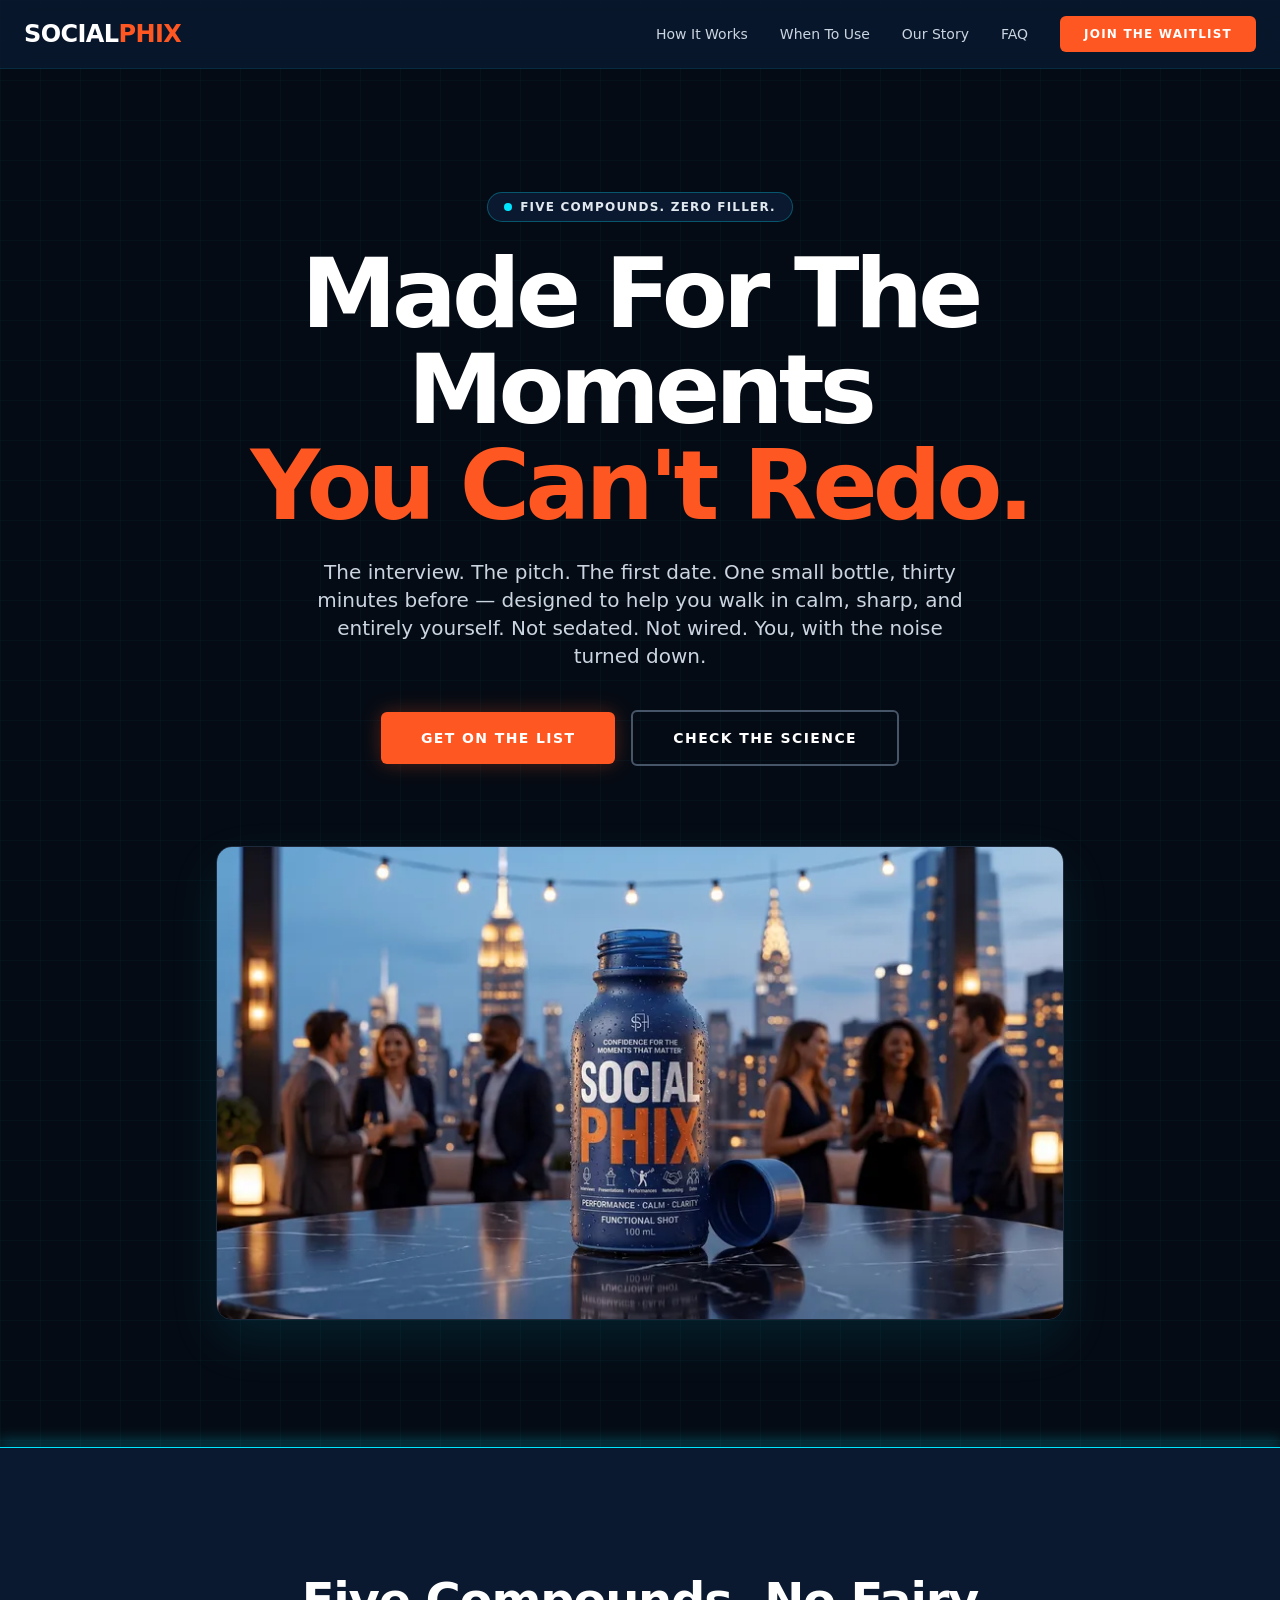
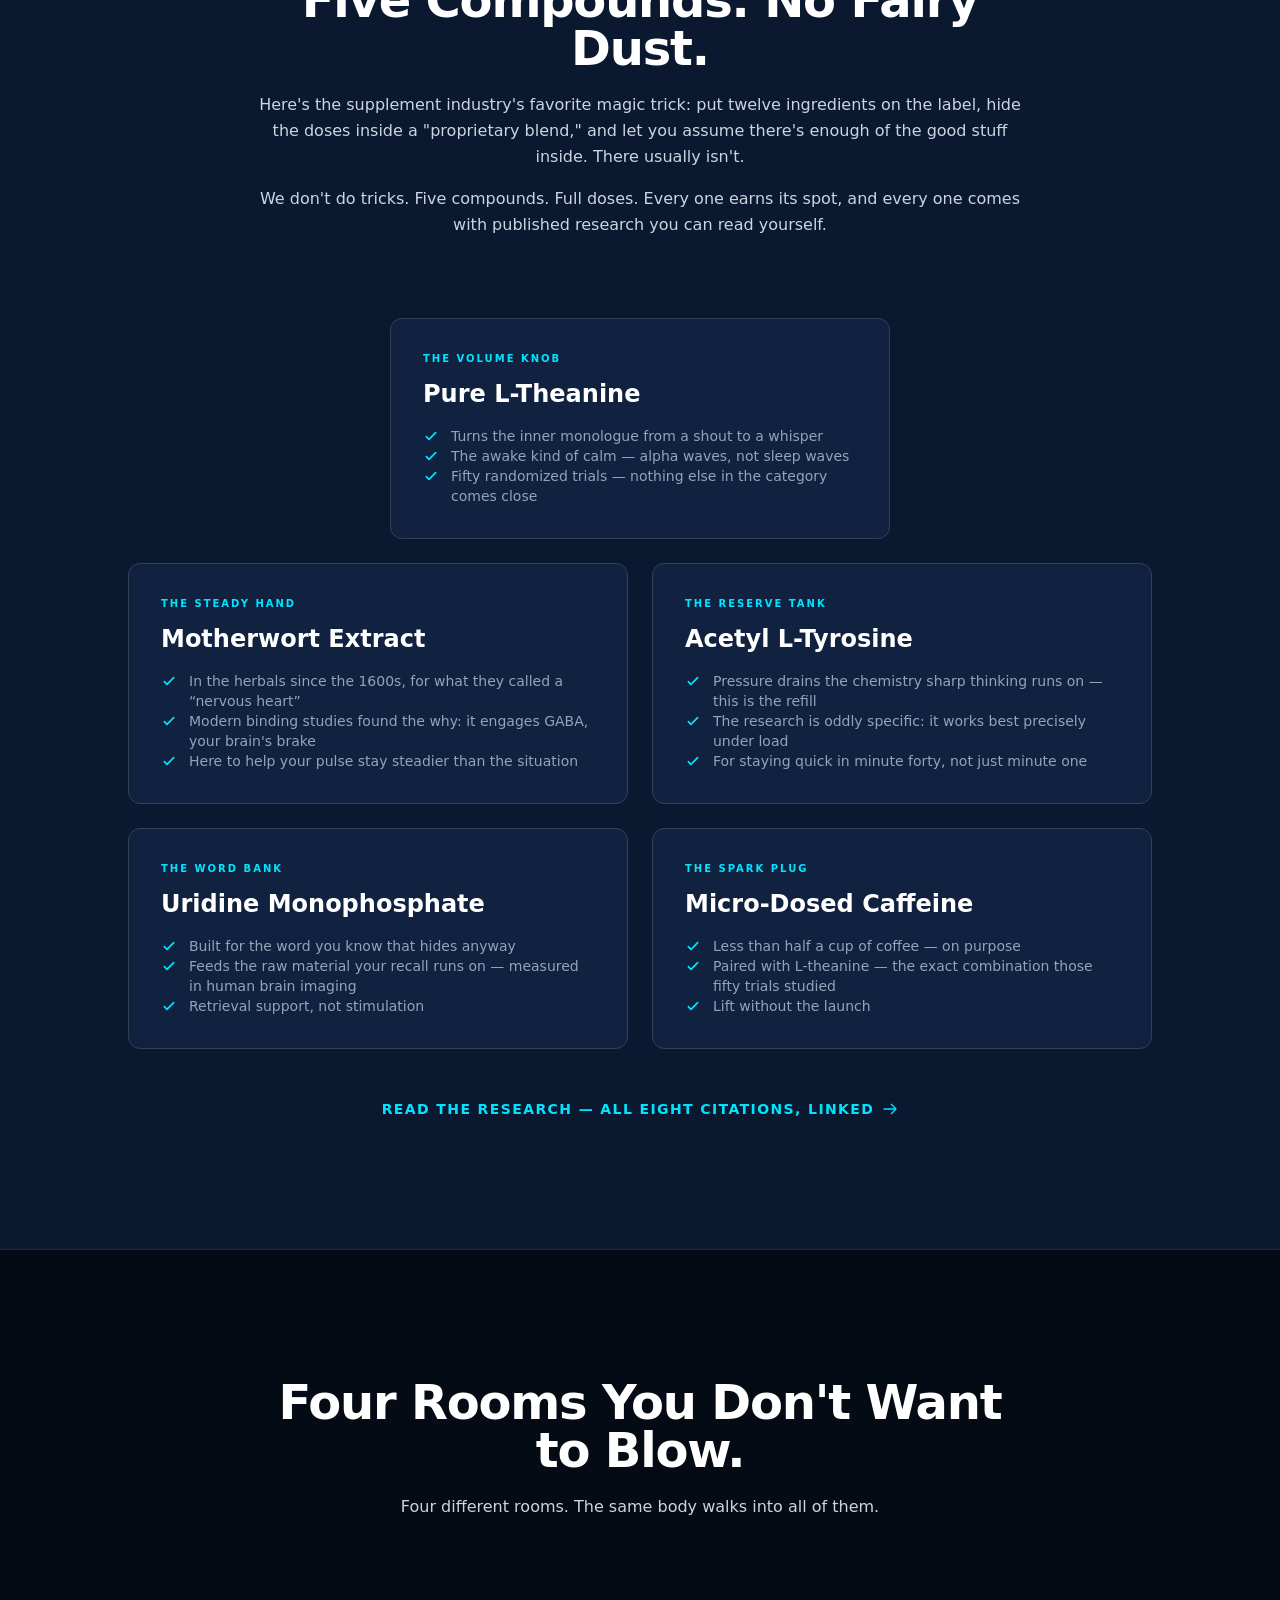
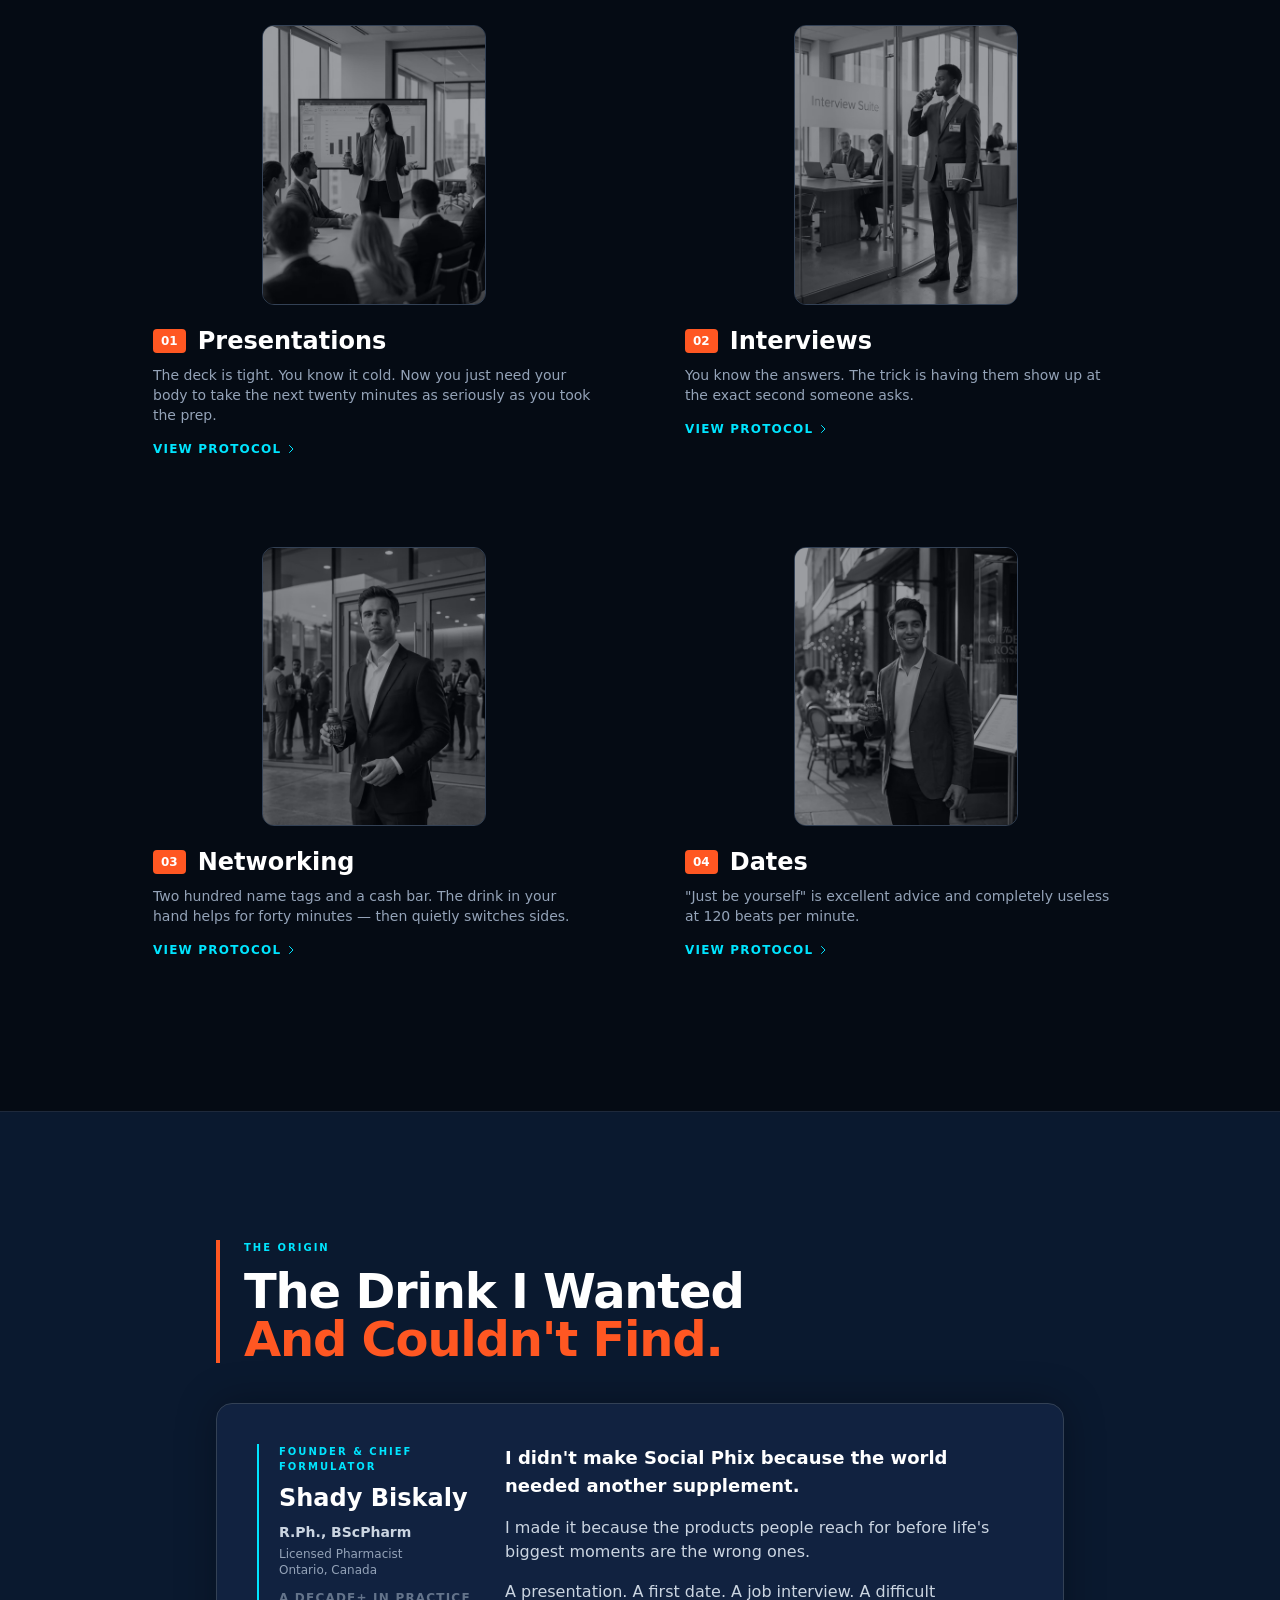
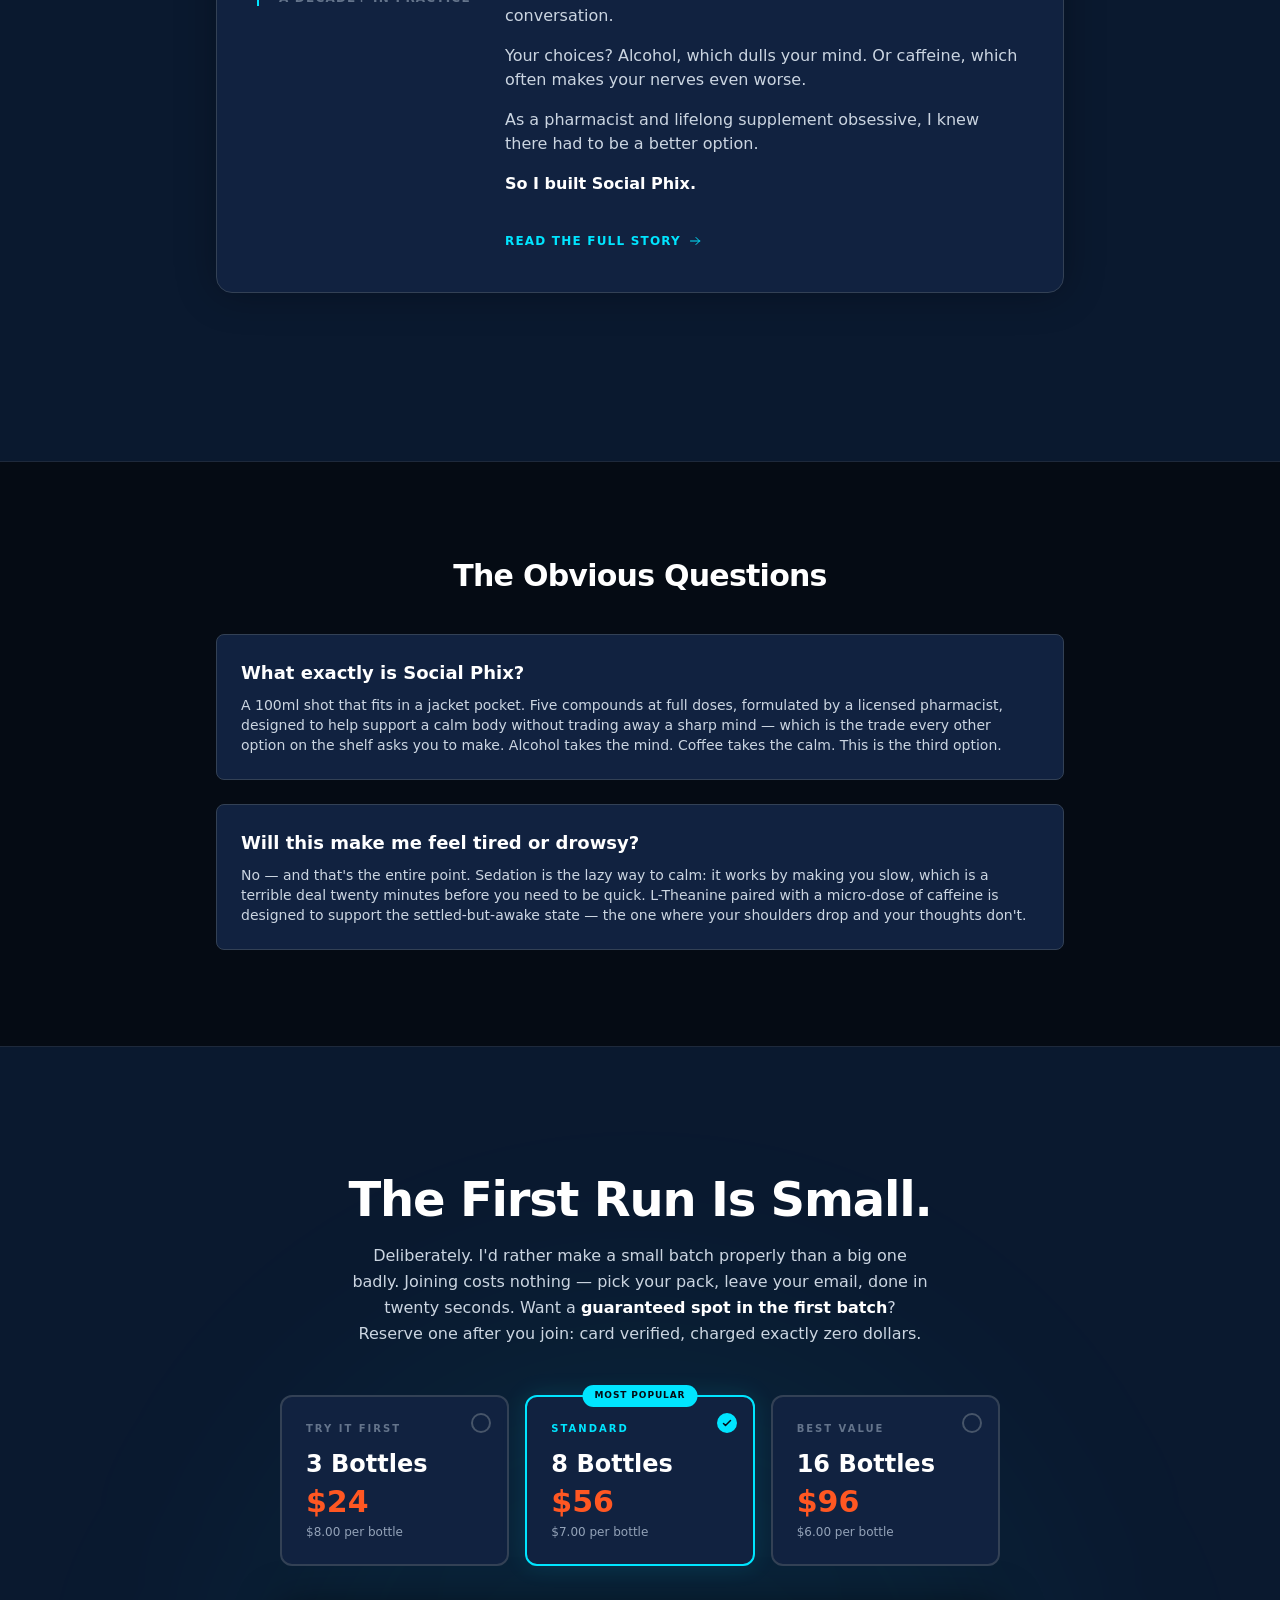
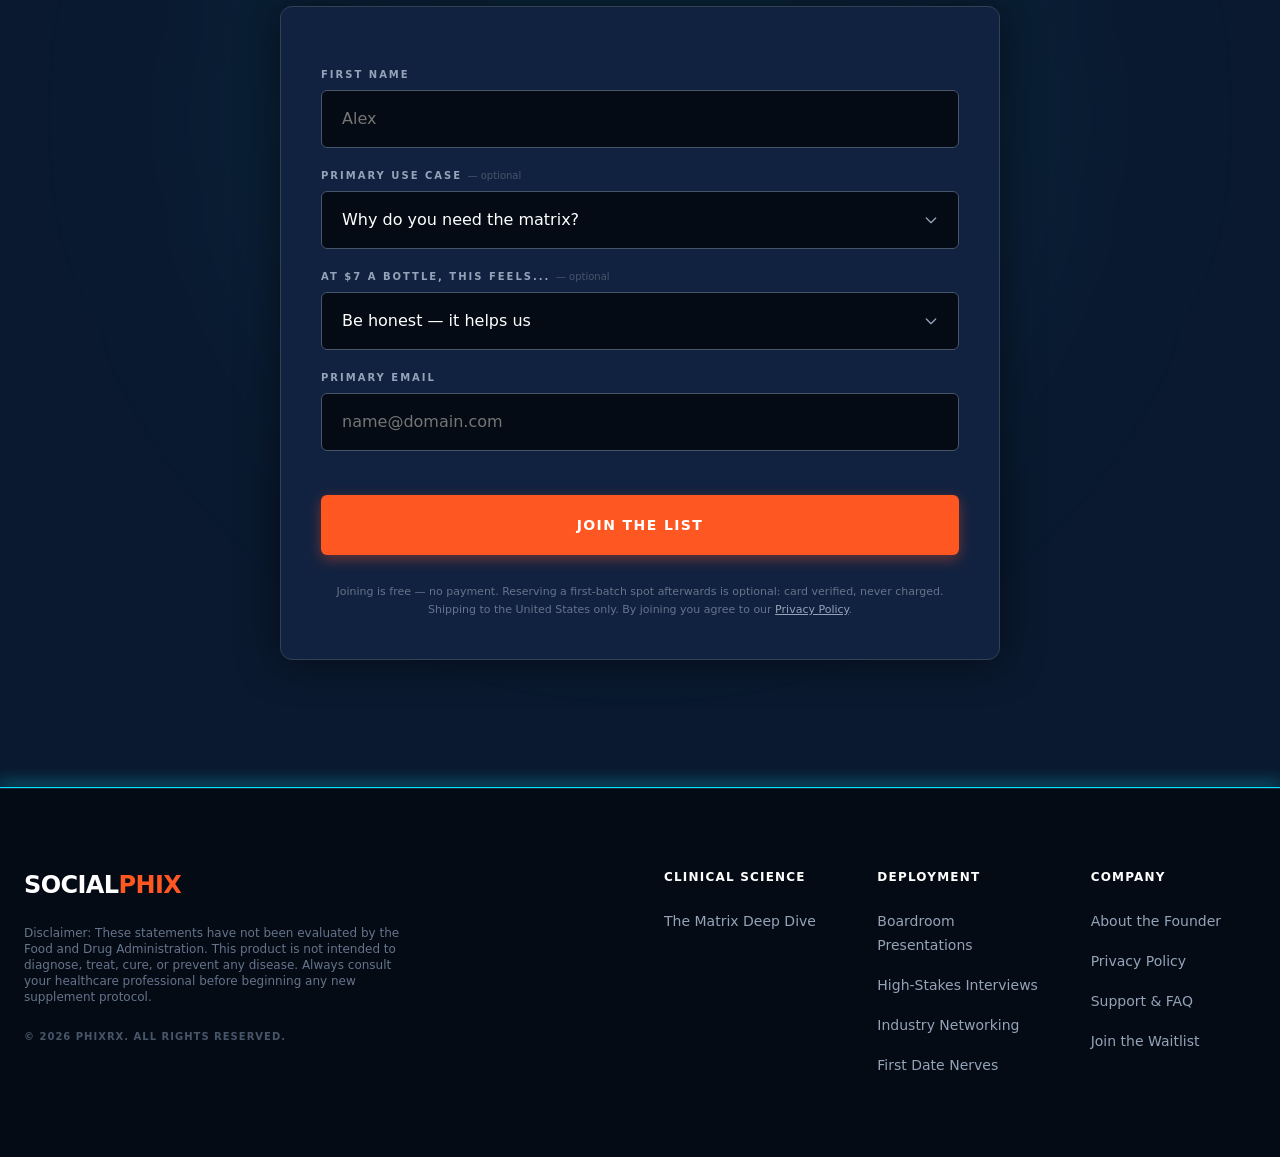
==== index.html @ 76b741c8 "Add files via upload" ====
<!DOCTYPE html>
<html lang="en" class="scroll-smooth">
<head>
    <meta charset="UTF-8">
    <meta name="viewport" content="width=device-width, initial-scale=1.0">
    <!-- Security headers. A CSP restricts where scripts and styles may load
         from, so an injected <script> from anywhere else simply won't run. -->
    <meta http-equiv="Content-Security-Policy" content="default-src 'self'; script-src 'self' 'unsafe-inline' https://www.googletagmanager.com https://connect.facebook.net https://challenges.cloudflare.com; style-src 'self' 'unsafe-inline' https://fonts.googleapis.com; font-src https://fonts.gstatic.com; img-src 'self' data: https://raw.githubusercontent.com https://placehold.co https://www.google-analytics.com https://www.facebook.com; connect-src 'self' https://*.workers.dev https://www.google-analytics.com https://region1.google-analytics.com https://connect.facebook.net https://www.facebook.com; frame-src https://challenges.cloudflare.com; form-action 'self' https://*.workers.dev; base-uri 'self'; object-src 'none'; frame-ancestors 'none'; upgrade-insecure-requests">
    <meta http-equiv="X-Content-Type-Options" content="nosniff">
    <meta name="referrer" content="strict-origin-when-cross-origin">
    <link rel="canonical" href="https://www.socialphix.com/" />
    <link rel="icon" type="image/svg+xml" href="https://raw.githubusercontent.com/shadybiskaly/phixrx/refs/heads/main/logo.svg">
    
    <!-- Google tag (gtag.js) -->
    <script async src="https://www.googletagmanager.com/gtag/js?id=G-111753TXDT"></script>
    <script>
      window.dataLayer = window.dataLayer || [];
      function gtag(){dataLayer.push(arguments);}
      gtag('js', new Date());
      gtag('config', 'G-111753TXDT');
    </script>

    <!-- ============================================================
         ONE THING TO EDIT ON THIS PAGE
         Paste your Cloudflare Worker address between the quotes.
         It looks like: https://socialphix-waitlist.yourname.workers.dev
         The page will warn you loudly if you forget.
         ============================================================ -->
    <script>
      window.SOCIALPHIX_WORKER = "https://socialphix-waitlist.shadybiskaly.workers.dev";
    </script>

    <title>Social Phix | The Pre-Moment Shot. Pharmacist-Formulated.</title>
    <meta name="description" content="The interview. The pitch. The first date. One 100ml shot, 30 minutes before — designed to help you show up calm, sharp, entirely yourself. Join the first run.">
    <meta name="keywords" content="Social Phix, liquid confidence, performance focus supplement, pharmacist formulated focus, motherwort, l-theanine, biohack focus">
    
    <!-- Open Graph tags to force Google to recognize the Brand Name -->
    <meta property="og:site_name" content="Social Phix">
    <meta property="og:title" content="Social Phix | The Pre-Moment Shot. Pharmacist-Formulated.">
    <meta property="og:description" content="The interview. The pitch. The first date. One 100ml shot, 30 minutes before — designed to help you show up calm, sharp, entirely yourself. Join the first run.">
    <meta property="og:url" content="https://www.socialphix.com/">
    <meta property="og:image" content="https://www.socialphix.com/phix-og.jpg">
    <meta property="og:type" content="website">
    
    <!-- Twitter Card -->
    <meta name="twitter:card" content="summary_large_image">
    <meta name="twitter:title" content="Social Phix | The Pre-Moment Shot. Pharmacist-Formulated.">
    <meta name="twitter:description" content="The interview. The pitch. The first date. One 100ml shot, 30 minutes before — designed to help you show up calm, sharp, entirely yourself. Join the first run.">
    <meta name="twitter:image" content="https://www.socialphix.com/phix-og.jpg">

    <!-- Comprehensive SEO, GEO, AEO & Site Name Schema -->
    <script type="application/ld+json">
    [
      {
        "@context": "https://schema.org",
        "@type": "WebSite",
        "name": "Social Phix",
        "alternateName": "SocialPhix",
        "url": "https://www.socialphix.com/"
      },
      {
        "@context": "https://schema.org",
        "@type": "Organization",
        "name": "Social Phix",
        "legalName": "PhixRx",
        "url": "https://www.socialphix.com/",
        "logo": "https://www.socialphix.com/phix2.png",
        "sameAs": [
          "https://www.facebook.com/socialphix"
        ],
        "description": "Pharmacist-formulated functional wellness shots for high-pressure performance moments.",
        "founder": {
          "@type": "Person",
          "name": "Shady Biskaly",
          "jobTitle": "Founder & Chief Formulator",
          "honorificSuffix": "R.Ph., BScPharm",
          "hasCredential": [
            {
              "@type": "EducationalOccupationalCredential",
              "credentialCategory": "professional license",
              "name": "Registered Pharmacist (R.Ph.)",
              "recognizedBy": {
                "@type": "Organization",
                "name": "Ontario College of Pharmacists"
              }
            },
            {
              "@type": "EducationalOccupationalCredential",
              "credentialCategory": "degree",
              "name": "Bachelor of Science in Pharmacy (BScPharm)"
            }
          ],
          "worksFor": {
            "@type": "Organization",
            "name": "PhixRx"
          }
        }
      },
      {
        "@context": "https://schema.org/",
        "@type": "Product",
        "name": "Social Phix",
        "image": "https://www.socialphix.com/phix2.png",
        "description": "A pharmacist-formulated 100ml functional shot featuring L-Theanine, micro-dosed caffeine, Motherwort, Uridine Monophosphate, and Acetyl L-Tyrosine, designed to help support calm focus under pressure.",
        "sku": "SP-100ML",
        "category": "Dietary Supplement",
        "brand": {
          "@type": "Brand",
          "name": "Social Phix"
        },
        "manufacturer": {
          "@type": "Organization",
          "name": "PhixRx"
        },
        "offers": {
          "@type": "AggregateOffer",
          "url": "https://www.socialphix.com/#preorder",
          "priceCurrency": "USD",
          "lowPrice": "24.00",
          "highPrice": "96.00",
          "offerCount": "3",
          "availability": "https://schema.org/PreOrder"
        }
      },
      {
        "@context": "https://schema.org",
        "@type": "FAQPage",
        "mainEntity": [{
          "@type": "Question",
          "name": "What is Social Phix?",
          "acceptedAnswer": {
            "@type": "Answer",
            "text": "Social Phix is a 100ml pharmacist-formulated functional wellness shot designed to help support calm confidence, social ease, and mental clarity during high-pressure moments."
          }
        }, {
          "@type": "Question",
          "name": "What are the ingredients in Social Phix?",
          "acceptedAnswer": {
            "@type": "Answer",
            "text": "The clinical matrix includes pure L-theanine, micro-dosed caffeine, motherwort extract, uridine monophosphate, and acetyl L-tyrosine."
          }
        }, {
          "@type": "Question",
          "name": "Will Social Phix make me feel tired or drowsy?",
          "acceptedAnswer": {
            "@type": "Answer",
            "text": "No. Instead of using traditional relaxants that can make you sleepy, Social Phix pairs L-Theanine with a precise micro-dose of caffeine. This combination is designed to help support your brain's alpha state, so you can feel composed, alert, and ready to execute."
          }
        }]
      }
    ]
    </script>
    
    
    <!-- Cloudflare Turnstile (bot protection). The worker verifies the
         token server-side, which is what makes it actually do something. -->
    <script>
      // Turnstile loads only when the signup form approaches the viewport,
      // keeping its bot-check JS off the critical path on page load.
      document.addEventListener('DOMContentLoaded', function () {
        var loaded = false;
        function loadTurnstile() {
          if (loaded) return; loaded = true;
          var s = document.createElement('script');
          s.src = 'https://challenges.cloudflare.com/turnstile/v0/api.js';
          s.async = true; s.defer = true;
          document.head.appendChild(s);
        }
        var target = document.getElementById('preorder');
        if (!target || !('IntersectionObserver' in window)) { loadTurnstile(); return; }
        var io = new IntersectionObserver(function (entries) {
          entries.forEach(function (e) { if (e.isIntersecting) { loadTurnstile(); io.disconnect(); } });
        }, { rootMargin: '1200px 0px' });
        io.observe(target);
        // Safety net: load regardless after 8s so the widget is never missing.
        setTimeout(loadTurnstile, 8000);
      });
    </script>

    <!-- Tailwind CSS -->
    <!-- socialphix.css is inlined below to remove the last render-blocking
         request. NOTE: if the stylesheet is ever rebuilt, re-inline it here
         (or ask Claude to). Other pages still link the external file. -->
    <style>
/* Social Phix — generated by build-css.py. Do not edit by hand. */
*,::before,::after{box-sizing:border-box;border:0 solid #334155}
html{-webkit-text-size-adjust:100%;line-height:1.5;font-family:'Inter',ui-sans-serif,system-ui,sans-serif}
body{margin:0;line-height:inherit}
h1,h2,h3,h4,h5,h6{font-size:inherit;font-weight:inherit;margin:0}
p,figure{margin:0}
ul,ol{list-style:none;margin:0;padding:0}
a{color:inherit;text-decoration:inherit}
img,svg,video,canvas{display:block;vertical-align:middle;max-width:100%;height:auto}
button,input,select,textarea{font-family:inherit;font-size:100%;font-weight:inherit;line-height:inherit;color:inherit;margin:0;padding:0}
button{background-color:transparent;background-image:none;cursor:pointer}
table{border-collapse:collapse;text-indent:0;border-color:inherit}
strong{font-weight:bolder}
em{font-style:italic}
@keyframes tw-pulse{0%,100%{opacity:1}50%{opacity:.5}}
.space-y-1>:not([hidden])~:not([hidden]){margin-top:0.25rem}
.space-y-3>:not([hidden])~:not([hidden]){margin-top:0.75rem}
.space-y-4>:not([hidden])~:not([hidden]){margin-top:1rem}
.space-y-5>:not([hidden])~:not([hidden]){margin-top:1.25rem}
.space-y-6>:not([hidden])~:not([hidden]){margin-top:1.5rem}
.space-y-10>:not([hidden])~:not([hidden]){margin-top:2.5rem}
.space-y-12>:not([hidden])~:not([hidden]){margin-top:3rem}
.space-x-8>:not([hidden])~:not([hidden]){margin-left:2rem}
.-top-3{top:-0.75rem}
.-translate-x-1\/2{--tw-tx:-50.0%;transform:translate(var(--tw-tx,0),var(--tw-ty,0)) scale(var(--tw-scale,1))}
.-translate-y-1\/2{--tw-ty:-50.0%;transform:translate(var(--tw-tx,0),var(--tw-ty,0)) scale(var(--tw-scale,1))}
.absolute{position:absolute}
.animate-pulse{animation:tw-pulse 2s cubic-bezier(.4,0,.6,1) infinite}
.antialiased{-webkit-font-smoothing:antialiased;-moz-osx-font-smoothing:grayscale}
.appearance-none{appearance:none;-webkit-appearance:none}
.aspect-\[4\/5\]{aspect-ratio:4 / 5}
.backdrop-blur-md{backdrop-filter:blur(12px);-webkit-backdrop-filter:blur(12px)}
.bg-accent-cyan{background-color:#00E5FF}
.bg-accent-cyan\/5{background-color:rgba(0,229,255,0.05)}
.bg-accent-cyan\/20{background-color:rgba(0,229,255,0.2)}
.bg-accent-orange{background-color:#FF5722}
.bg-accent-orange\/10{background-color:rgba(255,87,34,0.1)}
.bg-accent-orange\/20{background-color:rgba(255,87,34,0.2)}
.bg-brand-bg{background-color:#050B14}
.bg-brand-bg\/40{background-color:rgba(5,11,20,0.4)}
.bg-brand-bg\/80{background-color:rgba(5,11,20,0.8)}
.bg-brand-card{background-color:#112240}
.bg-brand-surface{background-color:#0A192F}
.block{display:block}
.blur-\[120px\]{filter:blur(120px)}
.border{border-width:1px}
.border-2{border-width:2px}
.border-accent-cyan{border-color:#00E5FF}
.border-accent-cyan\/20{border-color:rgba(0,229,255,0.2)}
.border-accent-cyan\/30{border-color:rgba(0,229,255,0.3)}
.border-accent-cyan\/40{border-color:rgba(0,229,255,0.4)}
.border-accent-cyan\/50{border-color:rgba(0,229,255,0.5)}
.border-accent-orange{border-color:#FF5722}
.border-accent-orange\/30{border-color:rgba(255,87,34,0.3)}
.border-accent-orange\/40{border-color:rgba(255,87,34,0.4)}
.border-b{border-bottom-width:1px}
.border-l-2{border-left-width:2px}
.border-l-4{border-left-width:4px}
.border-slate-600{border-color:#475569}
.border-slate-700{border-color:#334155}
.border-slate-800{border-color:#1e293b}
.border-t{border-top-width:1px}
.border-transparent{border-color:transparent}
.col-span-1{grid-column:span 1/span 1}
.cursor-pointer{cursor:pointer}
.delay-100{transition-delay:100ms}
.delay-200{transition-delay:200ms}
.duration-300{transition-duration:300ms}
.duration-500{transition-duration:500ms}
.duration-700{transition-duration:700ms}
.filter{filter:var(--tw-filter,none)}
.fixed{position:fixed}
.flex{display:flex}
.flex-1{flex:1 1 0%}
.flex-col{flex-direction:column}
.flex-grow{flex-grow:1}
.flex-shrink-0{flex-shrink:0}
.flex-wrap{flex-wrap:wrap}
.focus\:outline-none:focus{outline:2px solid transparent;outline-offset:2px}
.font-bold{font-weight:700}
.font-extrabold{font-weight:800}
.font-heading{font-family:"Plus Jakarta Sans",ui-sans-serif,system-ui,sans-serif}
.font-medium{font-weight:500}
.font-normal{font-weight:400}
.font-sans{font-family:"Inter",ui-sans-serif,system-ui,sans-serif}
.font-semibold{font-weight:600}
.gap-1{gap:0.25rem}
.gap-10{gap:2.5rem}
.gap-12{gap:3rem}
.gap-2{gap:0.5rem}
.gap-3{gap:0.75rem}
.gap-4{gap:1rem}
.gap-6{gap:1.5rem}
.gap-8{gap:2rem}
.grayscale{filter:grayscale(100%)}
.grid{display:grid}
.grid-cols-1{grid-template-columns:repeat(1,minmax(0,1fr))}
.grid-cols-2{grid-template-columns:repeat(2,minmax(0,1fr))}
.h-10{height:2.5rem}
.h-11{height:2.75rem}
.h-14{height:3.5rem}
.h-16{height:4rem}
.h-2{height:0.5rem}
.h-2\.5{height:0.625rem}
.h-3{height:0.75rem}
.h-4{height:1rem}
.h-40{height:10rem}
.h-5{height:1.25rem}
.h-7{height:1.75rem}
.h-8{height:2rem}
.h-\[800px\]{height:800px}
.h-auto{height:auto}
.h-full{height:100%}
.hidden{display:none}
.inline-block{display:inline-block}
.inline-flex{display:inline-flex}
.inset-0{top:0;right:0;bottom:0;left:0}
.inset-y-0{top:0;bottom:0}
.italic{font-style:italic}
.items-baseline{align-items:baseline}
.items-center{align-items:center}
.items-start{align-items:flex-start}
.items-stretch{align-items:stretch}
.justify-between{justify-content:space-between}
.justify-center{justify-content:center}
.leading-\[1\.05\]{line-height:1.05}
.leading-relaxed{line-height:1.625}
.leading-tight{line-height:1.25}
.left-1\/2{left:50.0%}
.list-decimal{list-style-type:decimal}
.list-disc{list-style-type:disc}
.list-inside{list-style-position:inside}
.max-w-2xl{max-width:42rem}
.max-w-3xl{max-width:48rem}
.max-w-4xl{max-width:56rem}
.max-w-5xl{max-width:64rem}
.max-w-7xl{max-width:80rem}
.max-w-md{max-width:28rem}
.max-w-sm{max-width:24rem}
.max-w-xl{max-width:36rem}
.mb-1{margin-bottom:0.25rem}
.mb-10{margin-bottom:2.5rem}
.mb-12{margin-bottom:3rem}
.mb-2{margin-bottom:0.5rem}
.mb-20{margin-bottom:5rem}
.mb-3{margin-bottom:0.75rem}
.mb-4{margin-bottom:1rem}
.mb-5{margin-bottom:1.25rem}
.mb-6{margin-bottom:1.5rem}
.mb-7{margin-bottom:1.75rem}
.mb-8{margin-bottom:2rem}
.min-h-screen{min-height:100vh}
.ml-4{margin-left:1rem}
.mt-0\.5{margin-top:0.125rem}
.mt-2{margin-top:0.5rem}
.mt-20{margin-top:5rem}
.mt-3{margin-top:0.75rem}
.mt-4{margin-top:1rem}
.mt-6{margin-top:1.5rem}
.mt-7{margin-top:1.75rem}
.mt-8{margin-top:2rem}
.mx-auto{margin-left:auto;margin-right:auto}
.normal-case{text-transform:none}
.object-center{object-position:center}
.object-cover{object-fit:cover}
.opacity-0{opacity:0.0}
.overflow-hidden{overflow:hidden}
.p-4{padding:1rem}
.p-5{padding:1.25rem}
.p-6{padding:1.5rem}
.p-8{padding:2rem}
.pb-16{padding-bottom:4rem}
.pb-20{padding-bottom:5rem}
.pl-5{padding-left:1.25rem}
.pl-6{padding-left:1.5rem}
.placeholder-slate-600{color:#475569}
.pointer-events-none{pointer-events:none}
.pt-1{padding-top:0.25rem}
.pt-10{padding-top:2.5rem}
.pt-12{padding-top:3rem}
.pt-2{padding-top:0.5rem}
.pt-28{padding-top:7rem}
.pt-4{padding-top:1rem}
.pt-40{padding-top:10rem}
.pt-5{padding-top:1.25rem}
.pt-6{padding-top:1.5rem}
.px-10{padding-left:2.5rem;padding-right:2.5rem}
.px-2{padding-left:0.5rem;padding-right:0.5rem}
.px-3{padding-left:0.75rem;padding-right:0.75rem}
.px-4{padding-left:1rem;padding-right:1rem}
.px-5{padding-left:1.25rem;padding-right:1.25rem}
.px-6{padding-left:1.5rem;padding-right:1.5rem}
.px-8{padding-left:2rem;padding-right:2rem}
.py-1{padding-top:0.25rem;padding-bottom:0.25rem}
.py-1\.5{padding-top:0.375rem;padding-bottom:0.375rem}
.py-10{padding-top:2.5rem;padding-bottom:2.5rem}
.py-16{padding-top:4rem;padding-bottom:4rem}
.py-2{padding-top:0.5rem;padding-bottom:0.5rem}
.py-2\.5{padding-top:0.625rem;padding-bottom:0.625rem}
.py-20{padding-top:5rem;padding-bottom:5rem}
.py-24{padding-top:6rem;padding-bottom:6rem}
.py-3{padding-top:0.75rem;padding-bottom:0.75rem}
.py-3\.5{padding-top:0.875rem;padding-bottom:0.875rem}
.py-4{padding-top:1rem;padding-bottom:1rem}
.py-5{padding-top:1.25rem;padding-bottom:1.25rem}
.relative{position:relative}
.right-0{right:0px}
.right-4{right:1rem}
.rounded{border-radius:0.25rem}
.rounded-2xl{border-radius:1rem}
.rounded-full{border-radius:9999px}
.rounded-lg{border-radius:0.5rem}
.rounded-md{border-radius:0.375rem}
.rounded-xl{border-radius:0.75rem}
.scroll-smooth{scroll-behavior:smooth}
.select-all{user-select:all}
.shadow-\[0_0_20px_rgba\(0\,229\,255\,0\.2\)\]{box-shadow:0 0 20px rgba(0,229,255,0.2)}
.shadow-\[0_0_20px_rgba\(255\,87\,34\,0\.3\)\]{box-shadow:0 0 20px rgba(255,87,34,0.3)}
.shadow-\[0_0_25px_rgba\(0\,229\,255\,0\.12\)\]{box-shadow:0 0 25px rgba(0,229,255,0.12)}
.shadow-\[0_0_40px_rgba\(0\,0\,0\,0\.3\)\]{box-shadow:0 0 40px rgba(0,0,0,0.3)}
.shadow-\[0_0_40px_rgba\(0\,0\,0\,0\.4\)\]{box-shadow:0 0 40px rgba(0,0,0,0.4)}
.shadow-\[0_0_40px_rgba\(0\,0\,0\,0\.5\)\]{box-shadow:0 0 40px rgba(0,0,0,0.5)}
.shadow-\[0_0_40px_rgba\(0\,229\,255\,0\.25\)\]{box-shadow:0 0 40px rgba(0,229,255,0.25)}
.shadow-\[0_0_50px_rgba\(0\,0\,0\,0\.4\)\]{box-shadow:0 0 50px rgba(0,0,0,0.4)}
.shadow-\[0_20px_50px_rgba\(0\,229\,255\,0\.1\)\]{box-shadow:0 20px 50px rgba(0,229,255,0.1)}
.shadow-\[0_4px_14px_0_rgba\(255\,87\,34\,0\.39\)\]{box-shadow:0 4px 14px 0 rgba(255,87,34,0.39)}
.space-x-8{--tw-space-x:2rem}
.space-y-1{--tw-space-y:0.25rem}
.space-y-10{--tw-space-y:2.5rem}
.space-y-12{--tw-space-y:3rem}
.space-y-2\.5{--tw-space-y:0.625rem}
.space-y-3{--tw-space-y:0.75rem}
.space-y-4{--tw-space-y:1rem}
.space-y-5{--tw-space-y:1.25rem}
.space-y-6{--tw-space-y:1.5rem}
.text-2xl{font-size:1.5rem;line-height:2rem}
.text-3xl{font-size:1.875rem;line-height:2.25rem}
.text-4xl{font-size:2.25rem;line-height:2.5rem}
.text-5xl{font-size:3rem;line-height:1}
.text-\[10px\]{font-size:10px}
.text-\[11px\]{font-size:11px}
.text-\[9px\]{font-size:9px}
.text-accent-cyan{color:#00E5FF}
.text-accent-orange{color:#FF5722}
.text-base{font-size:1rem;line-height:1.5rem}
.text-brand-bg{color:#050B14}
.text-center{text-align:center}
.text-left{text-align:left}
.text-lg{font-size:1.125rem;line-height:1.75rem}
.text-slate-200{color:#e2e8f0}
.text-slate-300{color:#cbd5e1}
.text-slate-400{color:#94a3b8}
.text-slate-500{color:#64748b}
.text-slate-600{color:#475569}
.text-sm{font-size:0.875rem;line-height:1.25rem}
.text-white{color:#ffffff}
.text-xl{font-size:1.25rem;line-height:1.75rem}
.text-xs{font-size:0.75rem;line-height:1rem}
.top-0{top:0px}
.top-1\/2{top:50.0%}
.top-4{top:1rem}
.tracking-\[0\.2em\]{letter-spacing:0.2em}
.tracking-normal{letter-spacing:0em}
.tracking-tight{letter-spacing:-0.025em}
.tracking-tighter{letter-spacing:-0.05em}
.tracking-widest{letter-spacing:0.1em}
.transform{transform:translate(var(--tw-tx,0),var(--tw-ty,0)) scale(var(--tw-scale,1))}
.transition{transition-property:all;transition-timing-function:cubic-bezier(.4,0,.2,1);transition-duration:150ms}
.transition-all{transition-property:all;transition-timing-function:cubic-bezier(.4,0,.2,1);transition-duration:150ms}
.transition-colors{transition-property:color,background-color,border-color,fill,stroke;transition-timing-function:cubic-bezier(.4,0,.2,1);transition-duration:150ms}
.transition-opacity{transition-property:opacity;transition-timing-function:cubic-bezier(.4,0,.2,1);transition-duration:150ms}
.underline{text-decoration-line:underline}
.uppercase{text-transform:uppercase}
.w-10{width:2.5rem}
.w-11{width:2.75rem}
.w-14{width:3.5rem}
.w-16{width:4rem}
.w-2{width:0.5rem}
.w-3{width:0.75rem}
.w-32{width:8rem}
.w-4{width:1rem}
.w-40{width:10rem}
.w-5{width:1.25rem}
.w-7{width:1.75rem}
.w-8{width:2rem}
.w-\[800px\]{width:800px}
.w-full{width:100%}
.whitespace-nowrap{white-space:nowrap}
.z-0{z-index:0}
.z-10{z-index:10}
.z-50{z-index:50}
.hover\:bg-accent-orange-hover:hover{background-color:#E64A19}
.hover\:bg-brand-surface:hover{background-color:#0A192F}
.hover\:border-accent-cyan:hover{border-color:#00E5FF}
.hover\:border-slate-500:hover{border-color:#64748b}
.hover\:border-slate-700:hover{border-color:#334155}
.hover\:opacity-80:hover{opacity:0.8}
.hover\:text-accent-cyan:hover{color:#00E5FF}
.hover\:text-slate-300:hover{color:#cbd5e1}
.hover\:text-white:hover{color:#ffffff}
.hover\:underline:hover{text-decoration-line:underline}
.focus\:border-accent-cyan:focus{border-color:#00E5FF}
.focus\:ring-1:focus{box-shadow:0 0 0 1px var(--tw-ring-color,#00E5FF)}
.focus\:ring-accent-cyan:focus{--tw-ring-color:#00E5FF}
.focus-visible\:ring-2:focus-visible{box-shadow:0 0 0 2px var(--tw-ring-color,#00E5FF)}
.focus-visible\:ring-accent-cyan:focus-visible{--tw-ring-color:#00E5FF}
.group:hover .group-hover\:bg-transparent{background-color:transparent}
.group:hover .group-hover\:grayscale-0{filter:grayscale(0)}
.group:hover .group-hover\:scale-105{--tw-scale:1.05;transform:translate(var(--tw-tx,0),var(--tw-ty,0)) scale(var(--tw-scale,1))}
.group:hover .group-hover\:text-accent-cyan{color:#00E5FF}
@media (min-width:640px){.sm\:block{display:block}.sm\:flex-row{flex-direction:row}.sm\:flex-shrink-0{flex-shrink:0}.sm\:grid-cols-3{grid-template-columns:repeat(3,minmax(0,1fr))}.sm\:grid-cols-5{grid-template-columns:repeat(5,minmax(0,1fr))}.sm\:items-center{align-items:center}.sm\:items-start{align-items:flex-start}.sm\:p-10{padding:2.5rem}.sm\:p-12{padding:3rem}.sm\:p-8{padding:2rem}.sm\:text-3xl{font-size:1.875rem;line-height:2.25rem}.sm\:text-4xl{font-size:2.25rem;line-height:2.5rem}.sm\:text-5xl{font-size:3rem;line-height:1}.sm\:text-6xl{font-size:3.75rem;line-height:1}.sm\:text-base{font-size:1rem;line-height:1.5rem}.sm\:text-xl{font-size:1.25rem;line-height:1.75rem}.sm\:w-56{width:14rem}.sm\:w-auto{width:auto}}
@media (min-width:768px){.md\:col-span-2{grid-column:span 2/span 2}.md\:col-span-5{grid-column:span 5/span 5}.md\:col-start-7{grid-column-start:7}.md\:flex{display:flex}.md\:flex-row{flex-direction:row}.md\:grid-cols-12{grid-template-columns:repeat(12,minmax(0,1fr))}.md\:grid-cols-2{grid-template-columns:repeat(2,minmax(0,1fr))}.md\:items-start{align-items:flex-start}.md\:justify-start{justify-content:flex-start}.md\:pb-24{padding-bottom:6rem}.md\:pt-32{padding-top:8rem}.md\:px-6{padding-left:1.5rem;padding-right:1.5rem}.md\:py-2\.5{padding-top:0.625rem;padding-bottom:0.625rem}.md\:py-24{padding-top:6rem;padding-bottom:6rem}.md\:py-32{padding-top:8rem;padding-bottom:8rem}.md\:text-7xl{font-size:4.5rem;line-height:1}.md\:text-left{text-align:left}}
@media (min-width:1024px){.lg\:pb-32{padding-bottom:8rem}.lg\:pt-48{padding-top:12rem}.lg\:text-7xl{font-size:4.5rem;line-height:1}.lg\:text-8xl{font-size:6rem;line-height:1}}
    </style>
    
    <!-- Modern Tech-Forward Google Fonts -->
    <link rel="alternate" type="text/plain" href="/llms.txt" title="Plain-text summary for AI assistants">
    <link rel="preload" as="image" fetchpriority="high"
          imagesrcset="/phix2-mobile.webp 860w, /phix2.webp 1700w"
          imagesizes="(max-width: 920px) 100vw, 848px">
    <link rel="preconnect" href="https://fonts.googleapis.com">
    <link rel="preconnect" href="https://fonts.gstatic.com" crossorigin>
    <link rel="preconnect" href="https://www.googletagmanager.com">
    <!-- Fonts load asynchronously so text renders immediately in a system
         font and swaps — instead of blanking the page while fonts download. -->
    <link rel="stylesheet" href="https://fonts.googleapis.com/css2?family=Inter:wght@400;500;600&family=Plus+Jakarta+Sans:wght@700;800&display=swap" media="print" onload="this.media='all'">
    <noscript><link rel="stylesheet" href="https://fonts.googleapis.com/css2?family=Inter:wght@400;500;600&family=Plus+Jakarta+Sans:wght@700;800&display=swap"></noscript>

    <style>
        body {
            background-color: #0A192F;
            color: #FFFFFF;
            overflow-x: hidden;
        }
        
        .glass-nav {
            background: rgba(10, 25, 47, 0.85);
            backdrop-filter: blur(12px);
            -webkit-backdrop-filter: blur(12px);
            border-bottom: 1px solid rgba(0, 229, 255, 0.1);
        }

        .cyan-glow-bottom {
            position: relative;
        }
        .cyan-glow-bottom::after {
            content: '';
            position: absolute;
            bottom: 0;
            left: 0;
            right: 0;
            height: 1px;
            background: #00E5FF;
            box-shadow: 0 -2px 15px 2px rgba(0, 229, 255, 0.6);
            z-index: 10;
        }

        .hover-lift {
            transition: all 0.3s cubic-bezier(0.4, 0, 0.2, 1);
        }
        
        .hover-lift:hover {
            box-shadow: 0 12px 30px -5px rgba(0, 229, 255, 0.15);
            border-color: rgba(0, 229, 255, 0.5);
            transform: translateY(-4px);
        }

        .reveal {
            opacity: 0;
            transform: translateY(30px);
            transition: all 0.8s cubic-bezier(0.5, 0, 0, 1);
        }
        
        .reveal.active {
            opacity: 1;
            transform: translateY(0);
        }

        .delay-100 { transition-delay: 100ms; }
        .delay-200 { transition-delay: 200ms; }
        .delay-300 { transition-delay: 300ms; }
        
        .bg-grid {
            position: absolute;
            width: 100%;
            height: 100%;
            background-image: linear-gradient(rgba(0, 229, 255, 0.03) 1px, transparent 1px),
                              linear-gradient(90deg, rgba(0, 229, 255, 0.03) 1px, transparent 1px);
            background-size: 40px 40px;
            top: 0;
            left: 0;
            z-index: 0;
            pointer-events: none;
        }
    </style>
    <!-- Meta Pixel -->
    <script>
    !function(f,b,e,v,n,t,s){if(f.fbq)return;n=f.fbq=function(){n.callMethod?
    n.callMethod.apply(n,arguments):n.queue.push(arguments)};if(!f._fbq)f._fbq=n;
    n.push=n;n.loaded=!0;n.version='2.0';n.queue=[];t=b.createElement(e);t.async=!0;
    t.src=v;s=b.getElementsByTagName(e)[0];s.parentNode.insertBefore(t,s)}(window,
    document,'script','https://connect.facebook.net/en_US/fbevents.js');
    fbq('init', '1020097220917425');
    fbq('track', 'PageView');
    </script>
    <noscript><img height="1" width="1" style="display:none"
      src="https://www.facebook.com/tr?id=1020097220917425&ev=PageView&noscript=1"/></noscript>
    <!-- End Meta Pixel -->
</head>
<body class="antialiased font-sans">
    <!-- Product Hunt welcome banner: shows only for utm_source=producthunt -->
    <div id="phBanner" style="display:none;position:fixed;top:0;left:0;right:0;z-index:9999;
         background:linear-gradient(90deg,#DA552F,#FF5C1A);color:#fff;text-align:center;
         padding:11px 16px;font-weight:700;font-size:14px;letter-spacing:.02em">
      Welcome, Product Hunters — early supporters get first-batch priority. 
    </div>
    <script>
    (function(){try{
      var p=new URLSearchParams(location.search);
      var src=((p.get('utm_source')||'')+' '+(p.get('ref')||'')).toLowerCase();
      if(src.indexOf('producthunt')>-1||src.trim()==='ph'){
        document.getElementById('phBanner').style.display='block';
        document.body.style.paddingTop='42px';
      }
    }catch(e){}})();
    </script>




    <!-- Glassmorphic Navigation -->
    <nav class="glass-nav fixed w-full top-0 z-50 px-6 py-4 transition-all">
        <div class="max-w-7xl mx-auto flex justify-between items-center">
            <a href="/" class="font-heading text-2xl font-extrabold tracking-tight text-white">
                SOCIAL<span class="text-accent-orange">PHIX</span>
            </a>
            <div class="flex items-center space-x-8">
                <!-- Menu: desktop only. Won't fit on a phone. -->
                <div class="hidden md:flex items-center space-x-8">
                    <a href="#formula" class="text-sm font-medium text-slate-300 hover:text-accent-cyan transition">How It Works</a>
                    <a href="#protocol" class="text-sm font-medium text-slate-300 hover:text-accent-cyan transition">When To Use</a>
                    <a href="#story" class="text-sm font-medium text-slate-300 hover:text-accent-cyan transition">Our Story</a>
                    <a href="#faq" class="text-sm font-medium text-slate-300 hover:text-accent-cyan transition">FAQ</a>
                </div>

                <!-- The one CTA, at every screen size -->
                <a href="#preorder" class="text-xs font-bold tracking-widest uppercase bg-accent-orange text-white px-5 py-3 md:px-6 md:py-2.5 rounded-md hover:bg-accent-orange-hover transition duration-300 whitespace-nowrap">
                    Join the Waitlist
                </a>
            </div>
        </div>
    </nav>

    <main>
    <!-- Hero Section -->
    <header class="cyan-glow-bottom relative pt-28 pb-16 md:pt-32 md:pb-24 lg:pt-48 lg:pb-32 overflow-hidden flex flex-col items-center justify-center bg-brand-bg">
        <div class="bg-grid"></div>
        <div class="max-w-5xl mx-auto px-6 text-center relative z-10 reveal active">
            <div class="inline-block mb-6 border border-accent-cyan/30 rounded-full px-4 py-1.5 bg-brand-surface">
                <span class="text-xs font-bold tracking-widest uppercase text-slate-200 flex items-center gap-2">
                    <span class="w-2 h-2 rounded-full bg-accent-cyan animate-pulse"></span>
                    Five Compounds. Zero Filler.
                </span>
            </div>
            
            <h1 class="font-heading text-4xl sm:text-6xl lg:text-8xl font-extrabold tracking-tighter text-white mb-6 leading-[1.05]">
                Made For The Moments<br/>
                <span class="text-accent-orange">You Can't Redo.</span>
            </h1>
            
            <p class="font-sans text-base sm:text-xl font-normal text-slate-300 max-w-2xl mx-auto mb-10 leading-relaxed">
                The interview. The pitch. The first date. One small bottle, thirty minutes before — designed to help you walk in calm, sharp, and entirely yourself. Not sedated. Not wired. You, with the noise turned down.
            </p>
            
            <div class="flex flex-col sm:flex-row justify-center items-center gap-4">
                <a href="#preorder" class="w-full sm:w-auto px-10 py-4 text-sm font-bold tracking-widest uppercase rounded-md text-white bg-accent-orange hover:bg-accent-orange-hover shadow-[0_0_20px_rgba(255,87,34,0.3)] transition-all duration-300">
                    Get On The List
                </a>
                <a href="#formula" class="w-full sm:w-auto px-10 py-4 border-2 border-slate-600 text-sm font-bold tracking-widest uppercase rounded-md text-white hover:border-accent-cyan hover:text-accent-cyan transition-all duration-300">
                    Check the Science
                </a>
            </div>
        </div>

        <div class="mt-20 max-w-4xl mx-auto px-6 relative z-10 reveal delay-200 active">
            <img src="phix2.webp"
                 srcset="/phix2-mobile.webp 860w, /phix2.webp 1700w"
                 sizes="(max-width: 920px) 100vw, 848px"
                 alt="Social Phix 100ml pharmacist-formulated functional shot bottle"
                 width="1700" height="949" fetchpriority="high" decoding="async"
                 class="w-full h-auto rounded-2xl shadow-[0_20px_50px_rgba(0,229,255,0.1)] border border-slate-800"
                 onerror="this.onerror=null;this.src='https://placehold.co/1024x600/050B14/FFFFFF?text=Social+Phix+100ml+Shot'"
            >
        </div>
    </header>

    <!-- The Formula Section -->
    <section id="formula" class="py-20 md:py-32 bg-brand-surface relative border-b border-slate-800">
        <div class="max-w-7xl mx-auto px-6">
            <div class="text-center max-w-3xl mx-auto mb-20 reveal">
                <h2 class="font-heading text-3xl sm:text-5xl font-extrabold text-white mb-5 tracking-tight">Five Compounds. No Fairy Dust.</h2>
                <p class="text-slate-300 font-normal leading-relaxed mb-4">
                    Here's the supplement industry's favorite magic trick: put twelve ingredients on the label, hide the doses inside a "proprietary blend," and let you assume there's enough of the good stuff inside. There usually isn't.
                </p>
                <p class="text-slate-300 font-normal leading-relaxed">
                    We don't do tricks. Five compounds. Full doses. Every one earns its spot, and every one comes with published research you can read yourself.
                </p>
            </div>
            
            <!-- The anchor compound, alone and centred. Same card width as the
                 rest — it just gets its own row. -->
            <!-- Width is inline on purpose. 31.25rem is exactly one grid
                 column: (max-w-5xl 64rem - gap-6 1.5rem) / 2. Inline means
                 it can't be broken by a stale cached stylesheet. -->
            <div class="max-w-5xl mx-auto mb-6" style="display:flex;justify-content:center;">
                <div style="width:100%;max-width:31.25rem;">
                <div class="bg-brand-card p-6 sm:p-8 border border-slate-700 rounded-xl hover-lift reveal delay-100 flex flex-col">
                    <span class="text-[10px] font-bold tracking-[0.2em] text-accent-cyan block mb-3 uppercase">The Volume Knob</span>
                    <h3 class="font-heading text-2xl font-bold text-white mb-4">Pure L-Theanine</h3>
                    <ul class="text-slate-400 text-sm leading-relaxed space-y-2.5">
                        <li class="flex items-start gap-3">
                            <svg class="w-4 h-4 text-accent-cyan flex-shrink-0 mt-0.5" fill="none" stroke="currentColor" stroke-width="2.5" viewBox="0 0 24 24"><path stroke-linecap="round" stroke-linejoin="round" d="M5 13l4 4L19 7"></path></svg>
                            <span>Turns the inner monologue from a shout to a whisper</span>
                        </li>
                        <li class="flex items-start gap-3">
                            <svg class="w-4 h-4 text-accent-cyan flex-shrink-0 mt-0.5" fill="none" stroke="currentColor" stroke-width="2.5" viewBox="0 0 24 24"><path stroke-linecap="round" stroke-linejoin="round" d="M5 13l4 4L19 7"></path></svg>
                            <span>The awake kind of calm — alpha waves, not sleep waves</span>
                        </li>
                        <li class="flex items-start gap-3">
                            <svg class="w-4 h-4 text-accent-cyan flex-shrink-0 mt-0.5" fill="none" stroke="currentColor" stroke-width="2.5" viewBox="0 0 24 24"><path stroke-linecap="round" stroke-linejoin="round" d="M5 13l4 4L19 7"></path></svg>
                            <span>Fifty randomized trials — nothing else in the category comes close</span>
                        </li>
                    </ul>
                </div>
                </div>
            </div>

            <div class="grid grid-cols-1 md:grid-cols-2 gap-6 max-w-5xl mx-auto mb-12 items-stretch">
                <div class="bg-brand-card p-6 sm:p-8 border border-slate-700 rounded-xl hover-lift reveal delay-100 flex flex-col">
                    <span class="text-[10px] font-bold tracking-[0.2em] text-accent-cyan block mb-3 uppercase">The Steady Hand</span>
                    <h3 class="font-heading text-2xl font-bold text-white mb-4">Motherwort Extract</h3>
                    <ul class="text-slate-400 text-sm leading-relaxed space-y-2.5">
                        <li class="flex items-start gap-3">
                            <svg class="w-4 h-4 text-accent-cyan flex-shrink-0 mt-0.5" fill="none" stroke="currentColor" stroke-width="2.5" viewBox="0 0 24 24"><path stroke-linecap="round" stroke-linejoin="round" d="M5 13l4 4L19 7"></path></svg>
                            <span>In the herbals since the 1600s, for what they called a &ldquo;nervous heart&rdquo;</span>
                        </li>
                        <li class="flex items-start gap-3">
                            <svg class="w-4 h-4 text-accent-cyan flex-shrink-0 mt-0.5" fill="none" stroke="currentColor" stroke-width="2.5" viewBox="0 0 24 24"><path stroke-linecap="round" stroke-linejoin="round" d="M5 13l4 4L19 7"></path></svg>
                            <span>Modern binding studies found the why: it engages GABA, your brain's brake</span>
                        </li>
                        <li class="flex items-start gap-3">
                            <svg class="w-4 h-4 text-accent-cyan flex-shrink-0 mt-0.5" fill="none" stroke="currentColor" stroke-width="2.5" viewBox="0 0 24 24"><path stroke-linecap="round" stroke-linejoin="round" d="M5 13l4 4L19 7"></path></svg>
                            <span>Here to help your pulse stay steadier than the situation</span>
                        </li>
                    </ul>
                </div>
                <div class="bg-brand-card p-6 sm:p-8 border border-slate-700 rounded-xl hover-lift reveal delay-200 flex flex-col">
                    <span class="text-[10px] font-bold tracking-[0.2em] text-accent-cyan block mb-3 uppercase">The Reserve Tank</span>
                    <h3 class="font-heading text-2xl font-bold text-white mb-4">Acetyl L-Tyrosine</h3>
                    <ul class="text-slate-400 text-sm leading-relaxed space-y-2.5">
                        <li class="flex items-start gap-3">
                            <svg class="w-4 h-4 text-accent-cyan flex-shrink-0 mt-0.5" fill="none" stroke="currentColor" stroke-width="2.5" viewBox="0 0 24 24"><path stroke-linecap="round" stroke-linejoin="round" d="M5 13l4 4L19 7"></path></svg>
                            <span>Pressure drains the chemistry sharp thinking runs on — this is the refill</span>
                        </li>
                        <li class="flex items-start gap-3">
                            <svg class="w-4 h-4 text-accent-cyan flex-shrink-0 mt-0.5" fill="none" stroke="currentColor" stroke-width="2.5" viewBox="0 0 24 24"><path stroke-linecap="round" stroke-linejoin="round" d="M5 13l4 4L19 7"></path></svg>
                            <span>The research is oddly specific: it works best precisely under load</span>
                        </li>
                        <li class="flex items-start gap-3">
                            <svg class="w-4 h-4 text-accent-cyan flex-shrink-0 mt-0.5" fill="none" stroke="currentColor" stroke-width="2.5" viewBox="0 0 24 24"><path stroke-linecap="round" stroke-linejoin="round" d="M5 13l4 4L19 7"></path></svg>
                            <span>For staying quick in minute forty, not just minute one</span>
                        </li>
                    </ul>
                </div>
                <div class="bg-brand-card p-6 sm:p-8 border border-slate-700 rounded-xl hover-lift reveal delay-100 flex flex-col">
                    <span class="text-[10px] font-bold tracking-[0.2em] text-accent-cyan block mb-3 uppercase">The Word Bank</span>
                    <h3 class="font-heading text-2xl font-bold text-white mb-4">Uridine Monophosphate</h3>
                    <ul class="text-slate-400 text-sm leading-relaxed space-y-2.5">
                        <li class="flex items-start gap-3">
                            <svg class="w-4 h-4 text-accent-cyan flex-shrink-0 mt-0.5" fill="none" stroke="currentColor" stroke-width="2.5" viewBox="0 0 24 24"><path stroke-linecap="round" stroke-linejoin="round" d="M5 13l4 4L19 7"></path></svg>
                            <span>Built for the word you know that hides anyway</span>
                        </li>
                        <li class="flex items-start gap-3">
                            <svg class="w-4 h-4 text-accent-cyan flex-shrink-0 mt-0.5" fill="none" stroke="currentColor" stroke-width="2.5" viewBox="0 0 24 24"><path stroke-linecap="round" stroke-linejoin="round" d="M5 13l4 4L19 7"></path></svg>
                            <span>Feeds the raw material your recall runs on — measured in human brain imaging</span>
                        </li>
                        <li class="flex items-start gap-3">
                            <svg class="w-4 h-4 text-accent-cyan flex-shrink-0 mt-0.5" fill="none" stroke="currentColor" stroke-width="2.5" viewBox="0 0 24 24"><path stroke-linecap="round" stroke-linejoin="round" d="M5 13l4 4L19 7"></path></svg>
                            <span>Retrieval support, not stimulation</span>
                        </li>
                    </ul>
                </div>
                <div class="bg-brand-card p-6 sm:p-8 border border-slate-700 rounded-xl hover-lift reveal delay-200 flex flex-col">
                    <span class="text-[10px] font-bold tracking-[0.2em] text-accent-cyan block mb-3 uppercase">The Spark Plug</span>
                    <h3 class="font-heading text-2xl font-bold text-white mb-4">Micro-Dosed Caffeine</h3>
                    <ul class="text-slate-400 text-sm leading-relaxed space-y-2.5">
                        <li class="flex items-start gap-3">
                            <svg class="w-4 h-4 text-accent-cyan flex-shrink-0 mt-0.5" fill="none" stroke="currentColor" stroke-width="2.5" viewBox="0 0 24 24"><path stroke-linecap="round" stroke-linejoin="round" d="M5 13l4 4L19 7"></path></svg>
                            <span>Less than half a cup of coffee — on purpose</span>
                        </li>
                        <li class="flex items-start gap-3">
                            <svg class="w-4 h-4 text-accent-cyan flex-shrink-0 mt-0.5" fill="none" stroke="currentColor" stroke-width="2.5" viewBox="0 0 24 24"><path stroke-linecap="round" stroke-linejoin="round" d="M5 13l4 4L19 7"></path></svg>
                            <span>Paired with L-theanine — the exact combination those fifty trials studied</span>
                        </li>
                        <li class="flex items-start gap-3">
                            <svg class="w-4 h-4 text-accent-cyan flex-shrink-0 mt-0.5" fill="none" stroke="currentColor" stroke-width="2.5" viewBox="0 0 24 24"><path stroke-linecap="round" stroke-linejoin="round" d="M5 13l4 4L19 7"></path></svg>
                            <span>Lift without the launch</span>
                        </li>
                    </ul>
                </div>
            </div>

            <!-- Link to the Science Page -->
            <div class="text-center reveal">
                <a href="science.html" class="inline-flex items-center gap-2 text-accent-cyan hover:text-white font-bold text-sm tracking-widest uppercase transition-colors">
                    Read the Research — All Eight Citations, Linked
<svg class="w-4 h-4" fill="none" stroke="currentColor" viewBox="0 0 24 24" xmlns="http://www.w3.org/2000/svg"><path stroke-linecap="round" stroke-linejoin="round" stroke-width="2" d="M14 5l7 7m0 0l-7 7m7-7H3"></path></svg>
                </a>
            </div>
        </div>
    </section>

    <!-- Operational Protocols (Now Linked to Specific Pages) -->
    <section id="protocol" class="py-20 md:py-32 bg-brand-bg relative border-b border-slate-800">
        <div class="max-w-7xl mx-auto px-6">
            <div class="text-center max-w-3xl mx-auto mb-20 reveal">
                <h2 class="font-heading text-3xl sm:text-5xl font-extrabold text-white tracking-tight mb-5">Four Rooms You Don't Want to Blow.</h2>
                <p class="text-slate-300 leading-relaxed">Four different rooms. The same body walks into all of them.</p>
            </div>
            
            <div class="grid grid-cols-1 md:grid-cols-2 gap-10 max-w-5xl mx-auto">
                
                <!-- 01 Presentations (Linked) -->
                <a href="presentation-anxiety.html" class="block group reveal delay-200 p-6 rounded-2xl hover:bg-brand-surface border border-transparent hover:border-slate-700 transition-all duration-300">
                    <div class="w-32 sm:w-56 mx-auto overflow-hidden rounded-xl mb-5 relative border border-slate-700">
                        <div class="absolute inset-0 bg-brand-bg/40 group-hover:bg-transparent transition duration-500 z-10 pointer-events-none"></div>
                        <img src="presentation.webp" alt="Boardroom Presentations protocol" width="480" height="596" loading="lazy" decoding="async"
                             class="w-full aspect-[4/5] object-cover object-center transform group-hover:scale-105 transition duration-700 filter grayscale group-hover:grayscale-0"
                             onerror="this.onerror=null;this.src='https://placehold.co/800x1000/112240/FFFFFF?text=Presentations'">
                    </div>
                    <div class="flex items-center gap-3 mb-2">
                        <span class="bg-accent-orange text-white text-xs font-bold px-2 py-1 rounded">01</span>
                        <h3 class="font-heading text-2xl font-bold text-white group-hover:text-accent-cyan transition-colors">Presentations</h3>
                    </div>
                    <p class="text-slate-400 text-sm leading-relaxed mb-4">The deck is tight. You know it cold. Now you just need your body to take the next twenty minutes as seriously as you took the prep.</p>
                    <span class="text-accent-cyan text-xs font-bold uppercase tracking-widest flex items-center gap-1">View Protocol <svg class="w-3 h-3" fill="none" stroke="currentColor" viewBox="0 0 24 24"><path stroke-linecap="round" stroke-linejoin="round" stroke-width="2" d="M9 5l7 7-7 7"></path></svg></span>
                </a>

                <!-- 02 Interviews (Linked) -->
                <a href="interview-prep.html" class="block group reveal delay-100 p-6 rounded-2xl hover:bg-brand-surface border border-transparent hover:border-slate-700 transition-all duration-300">
                    <div class="w-32 sm:w-56 mx-auto overflow-hidden rounded-xl mb-5 relative border border-slate-700">
                        <div class="absolute inset-0 bg-brand-bg/40 group-hover:bg-transparent transition duration-500 z-10 pointer-events-none"></div>
                        <img src="interview.webp" alt="Executive Interview Preparation protocol" width="480" height="596" loading="lazy" decoding="async"
                             class="w-full aspect-[4/5] object-cover object-center transform group-hover:scale-105 transition duration-700 filter grayscale group-hover:grayscale-0"
                             onerror="this.onerror=null;this.src='https://placehold.co/800x1000/112240/FFFFFF?text=Interviews'">
                    </div>
                    <div class="flex items-center gap-3 mb-2">
                        <span class="bg-accent-orange text-white text-xs font-bold px-2 py-1 rounded">02</span>
                        <h3 class="font-heading text-2xl font-bold text-white group-hover:text-accent-cyan transition-colors">Interviews</h3>
                    </div>
                    <p class="text-slate-400 text-sm leading-relaxed mb-4">You know the answers. The trick is having them show up at the exact second someone asks.</p>

                    <span class="text-accent-cyan text-xs font-bold uppercase tracking-widest flex items-center gap-1">View Protocol <svg class="w-3 h-3" fill="none" stroke="currentColor" viewBox="0 0 24 24"><path stroke-linecap="round" stroke-linejoin="round" stroke-width="2" d="M9 5l7 7-7 7"></path></svg></span>
                </a>

                <!-- 03 Networking (Linked) -->
                <a href="networking-confidence.html" class="block group reveal delay-100 p-6 rounded-2xl hover:bg-brand-surface border border-transparent hover:border-slate-700 transition-all duration-300">
                    <div class="w-32 sm:w-56 mx-auto overflow-hidden rounded-xl mb-5 relative border border-slate-700">
                        <div class="absolute inset-0 bg-brand-bg/40 group-hover:bg-transparent transition duration-500 z-10 pointer-events-none"></div>
                        <img src="networking.webp" alt="Industry Networking protocol" width="480" height="596" loading="lazy" decoding="async"
                             class="w-full aspect-[4/5] object-cover object-center transform group-hover:scale-105 transition duration-700 filter grayscale group-hover:grayscale-0"
                             onerror="this.onerror=null;this.src='https://placehold.co/800x1000/112240/FFFFFF?text=Networking'">
                    </div>
                    <div class="flex items-center gap-3 mb-2">
                        <span class="bg-accent-orange text-white text-xs font-bold px-2 py-1 rounded">03</span>
                        <h3 class="font-heading text-2xl font-bold text-white group-hover:text-accent-cyan transition-colors">Networking</h3>
                    </div>
                    <p class="text-slate-400 text-sm leading-relaxed mb-4">Two hundred name tags and a cash bar. The drink in your hand helps for forty minutes — then quietly switches sides.</p>
                    <span class="text-accent-cyan text-xs font-bold uppercase tracking-widest flex items-center gap-1">View Protocol <svg class="w-3 h-3" fill="none" stroke="currentColor" viewBox="0 0 24 24"><path stroke-linecap="round" stroke-linejoin="round" stroke-width="2" d="M9 5l7 7-7 7"></path></svg></span>
                </a>

                <!-- 04 Dates (Linked) -->
                <a href="first-date-nerves.html" class="block group reveal delay-200 p-6 rounded-2xl hover:bg-brand-surface border border-transparent hover:border-slate-700 transition-all duration-300">
                    <div class="w-32 sm:w-56 mx-auto overflow-hidden rounded-xl mb-5 relative border border-slate-700">
                        <div class="absolute inset-0 bg-brand-bg/40 group-hover:bg-transparent transition duration-500 z-10 pointer-events-none"></div>
                        <img src="dates.webp" alt="High Stakes Dates protocol" width="480" height="596" loading="lazy" decoding="async"
                             class="w-full aspect-[4/5] object-cover object-center transform group-hover:scale-105 transition duration-700 filter grayscale group-hover:grayscale-0"
                             onerror="this.onerror=null;this.src='https://placehold.co/800x1000/112240/FFFFFF?text=Dates'">
                    </div>
                    <div class="flex items-center gap-3 mb-2">
                        <span class="bg-accent-orange text-white text-xs font-bold px-2 py-1 rounded">04</span>
                        <h3 class="font-heading text-2xl font-bold text-white group-hover:text-accent-cyan transition-colors">Dates</h3>
                    </div>
                    <p class="text-slate-400 text-sm leading-relaxed mb-4">"Just be yourself" is excellent advice and completely useless at 120 beats per minute.</p>
                    <span class="text-accent-cyan text-xs font-bold uppercase tracking-widest flex items-center gap-1">View Protocol <svg class="w-3 h-3" fill="none" stroke="currentColor" viewBox="0 0 24 24"><path stroke-linecap="round" stroke-linejoin="round" stroke-width="2" d="M9 5l7 7-7 7"></path></svg></span>
                </a>

            </div>
        </div>
    </section>

    <!-- Our Story Section -->
    <section id="story" class="py-20 md:py-32 bg-brand-surface relative border-b border-slate-800">
        <div class="max-w-4xl mx-auto px-6 reveal">
            <div class="border-l-4 border-accent-orange pl-6 mb-10">
                <span class="text-[10px] font-bold tracking-[0.2em] text-accent-cyan uppercase mb-3 block">The Origin</span>
                <h2 class="font-heading text-3xl sm:text-5xl font-extrabold text-white tracking-tight">The Drink I Wanted<br/><span class="text-accent-orange">And Couldn't Find.</span></h2>
            </div>
            
            <!-- Founder Card -->
            <div class="bg-brand-card p-8 sm:p-10 rounded-2xl border border-slate-700 mb-10 shadow-[0_0_40px_rgba(0,0,0,0.3)]">
                <div class="flex flex-col sm:flex-row sm:items-start gap-6">
                    <!-- Credentials Column -->
                    <div class="sm:w-56 sm:flex-shrink-0 border-l-2 border-accent-cyan pl-5">
                        <span class="text-[10px] font-bold tracking-[0.2em] text-accent-cyan uppercase block mb-2">Founder & Chief Formulator</span>
                        <h3 class="font-heading text-2xl font-extrabold text-white mb-2 leading-tight">Shady Biskaly</h3>
                        <p class="text-sm text-slate-300 font-semibold mb-1">R.Ph., BScPharm</p>
                        <p class="text-xs text-slate-400 leading-relaxed">Licensed Pharmacist<br/>Ontario, Canada</p>
                        <p class="text-xs text-slate-500 mt-3 font-semibold uppercase tracking-widest">A Decade+ in Practice</p>
                    </div>

                    <!-- Bio Column -->
                    <div class="flex-1 space-y-4 text-sm sm:text-base text-slate-300 leading-relaxed">
                        <p class="font-heading text-lg font-bold text-white">I didn't make Social Phix because the world needed another supplement.</p>
                        <p>I made it because the products people reach for before life's biggest moments are the wrong ones.</p>
                        <p>A presentation. A first date. A job interview. A difficult conversation.</p>
                        <p>Your choices? Alcohol, which dulls your mind. Or caffeine, which often makes your nerves even worse.</p>
                        <p>As a pharmacist and lifelong supplement obsessive, I knew there had to be a better option.</p>
                        <p class="text-white font-semibold">So I built Social Phix.</p>
                        <div class="pt-4">
                            <a href="about.html" class="inline-flex items-center gap-2 text-accent-cyan hover:text-white font-bold text-xs tracking-widest uppercase transition-colors">
                                Read the Full Story
                                <svg class="w-3 h-3" fill="none" stroke="currentColor" viewBox="0 0 24 24"><path stroke-linecap="round" stroke-linejoin="round" stroke-width="2" d="M14 5l7 7m0 0l-7 7m7-7H3"></path></svg>
                            </a>
                        </div>
                    </div>
                </div>
            </div>


        </div>
    </section>

    <!-- Semantic FAQ Section -->
    <section id="faq" class="py-16 md:py-24 bg-brand-bg relative border-b border-slate-800">
        <div class="max-w-4xl mx-auto px-6 reveal">
            <h2 class="font-heading text-3xl font-extrabold text-white mb-10 tracking-tight text-center">The Obvious Questions</h2>
            <div class="space-y-6">
                <article class="bg-brand-card p-6 rounded-lg border border-slate-700">
                    <h3 class="font-bold text-lg text-white mb-2">What exactly is Social Phix?</h3>
                    <p class="text-slate-300 text-sm leading-relaxed">A 100ml shot that fits in a jacket pocket. Five compounds at full doses, formulated by a licensed pharmacist, designed to help support a calm body without trading away a sharp mind — which is the trade every other option on the shelf asks you to make. Alcohol takes the mind. Coffee takes the calm. This is the third option.</p>
                </article>
                <article class="bg-brand-card p-6 rounded-lg border border-slate-700">
                    <h3 class="font-bold text-lg text-white mb-2">Will this make me feel tired or drowsy?</h3>
                    <p class="text-slate-300 text-sm leading-relaxed">No — and that's the entire point. Sedation is the lazy way to calm: it works by making you slow, which is a terrible deal twenty minutes before you need to be quick. L-Theanine paired with a micro-dose of caffeine is designed to support the settled-but-awake state — the one where your shoulders drop and your thoughts don't.</p>
                </article>
            </div>
        </div>
    </section>

<!-- Loops Request Engine -->
    <section id="preorder" class="py-20 md:py-32 bg-brand-surface relative overflow-hidden cyan-glow-bottom">
        <div class="absolute w-[800px] h-[800px] bg-accent-cyan/5 rounded-full blur-[120px] top-1/2 left-1/2 transform -translate-x-1/2 -translate-y-1/2 pointer-events-none"></div>
        
        <div class="max-w-3xl mx-auto px-6 relative z-10 reveal">
            <div class="text-center mb-12">
                <h2 class="font-heading text-3xl sm:text-5xl font-extrabold text-white mb-5 tracking-tight">The First Run Is Small.</h2>
                <p class="text-slate-300 font-normal leading-relaxed max-w-xl mx-auto">
                    Deliberately. I'd rather make a small batch properly than a big one badly.
                    Joining costs nothing — pick your pack, leave your email, done in twenty seconds.
                    Want a <strong class="text-white">guaranteed spot in the first batch</strong>?
                    Reserve one after you join: card verified, charged exactly zero dollars.
                </p>

                <!-- Social proof. Stays hidden until there are enough signups
                     to be persuasive; a low number is worse than none. -->
                <p id="socialProof" class="hidden mt-6 text-sm text-slate-400">
                    <span class="inline-flex items-center gap-2">
                        <span class="w-2 h-2 rounded-full bg-accent-cyan"></span>
                        <span id="socialProofText"></span>
                    </span>
                </p>
            </div>

            <!-- Pack Selection -->
            <div class="grid grid-cols-1 sm:grid-cols-3 gap-4 mb-10">

                <button type="button" data-pack="3-Pack" data-price="24"
                        class="pack-option group relative text-left bg-brand-card border-2 border-slate-700 rounded-xl p-6 transition-all duration-300 hover:border-slate-500 focus:outline-none focus-visible:ring-2 focus-visible:ring-accent-cyan"
                        aria-pressed="false">
                    <span data-eyebrow class="block text-[10px] font-bold tracking-[0.2em] text-slate-500 uppercase mb-3">Try It First</span>
                    <span class="block font-heading text-2xl font-extrabold text-white mb-1">3 Bottles</span>
                    <span class="block font-heading text-3xl font-extrabold text-accent-orange mb-1">$24</span>
                    <span class="block text-xs text-slate-400">$8.00 per bottle</span>
                    <span class="pack-check absolute top-4 right-4 w-5 h-5 rounded-full border-2 border-slate-600 flex items-center justify-center transition-all">
                        <svg class="w-3 h-3 text-brand-bg opacity-0 transition-opacity" fill="none" stroke="currentColor" stroke-width="3" viewBox="0 0 24 24"><path stroke-linecap="round" stroke-linejoin="round" d="M5 13l4 4L19 7"></path></svg>
                    </span>
                </button>

                <button type="button" data-pack="8-Pack" data-price="56"
                        class="pack-option group relative text-left bg-brand-card border-2 border-accent-cyan rounded-xl p-6 transition-all duration-300 focus:outline-none focus-visible:ring-2 focus-visible:ring-accent-cyan shadow-[0_0_25px_rgba(0,229,255,0.12)]"
                        aria-pressed="true">
                    <span class="absolute -top-3 left-1/2 -translate-x-1/2 bg-accent-cyan text-brand-bg text-[9px] font-extrabold tracking-widest uppercase px-3 py-1 rounded-full whitespace-nowrap">Most Popular</span>
                    <span data-eyebrow class="block text-[10px] font-bold tracking-[0.2em] text-accent-cyan uppercase mb-3">Standard</span>
                    <span class="block font-heading text-2xl font-extrabold text-white mb-1">8 Bottles</span>
                    <span class="block font-heading text-3xl font-extrabold text-accent-orange mb-1">$56</span>
                    <span class="block text-xs text-slate-400">$7.00 per bottle</span>
                    <span class="pack-check absolute top-4 right-4 w-5 h-5 rounded-full border-2 border-accent-cyan bg-accent-cyan flex items-center justify-center transition-all">
                        <svg class="w-3 h-3 text-brand-bg transition-opacity" fill="none" stroke="currentColor" stroke-width="3" viewBox="0 0 24 24"><path stroke-linecap="round" stroke-linejoin="round" d="M5 13l4 4L19 7"></path></svg>
                    </span>
                </button>

                <button type="button" data-pack="16-Pack" data-price="96"
                        class="pack-option group relative text-left bg-brand-card border-2 border-slate-700 rounded-xl p-6 transition-all duration-300 hover:border-slate-500 focus:outline-none focus-visible:ring-2 focus-visible:ring-accent-cyan"
                        aria-pressed="false">
                    <span data-eyebrow class="block text-[10px] font-bold tracking-[0.2em] text-slate-500 uppercase mb-3">Best Value</span>
                    <span class="block font-heading text-2xl font-extrabold text-white mb-1">16 Bottles</span>
                    <span class="block font-heading text-3xl font-extrabold text-accent-orange mb-1">$96</span>
                    <span class="block text-xs text-slate-400">$6.00 per bottle</span>
                    <span class="pack-check absolute top-4 right-4 w-5 h-5 rounded-full border-2 border-slate-600 flex items-center justify-center transition-all">
                        <svg class="w-3 h-3 text-brand-bg opacity-0 transition-opacity" fill="none" stroke="currentColor" stroke-width="3" viewBox="0 0 24 24"><path stroke-linecap="round" stroke-linejoin="round" d="M5 13l4 4L19 7"></path></svg>
                    </span>
                </button>

            </div>

            <form id="waitlist-form" class="space-y-5 bg-brand-card p-8 sm:p-10 rounded-xl border border-slate-700 shadow-[0_0_40px_rgba(0,0,0,0.5)] text-left" method="POST">

                <!-- Selected pack (populated by pack buttons above) -->
                <input type="hidden" id="selectedPack" name="selectedPack" value="8-Pack">

                <!-- Name: enables personalized welcome + referral emails -->
                <div>
                    <label for="name" class="block text-[10px] font-bold uppercase tracking-[0.2em] text-slate-400 mb-2">First Name</label>
                    <input type="text" id="name" name="name" placeholder="Alex" required
                           autocapitalize="words" autocomplete="given-name"
                           style="text-transform: capitalize;"
                           class="w-full px-5 py-4 bg-brand-bg border border-slate-600 rounded-md text-white font-medium focus:outline-none focus:border-accent-cyan focus:ring-1 focus:ring-accent-cyan transition duration-300 placeholder-slate-600">
                </div>

                <!-- Poll Field 1: Use Case -->
                <div>
                    <label for="useCase" class="block text-[10px] font-bold uppercase tracking-[0.2em] text-slate-400 mb-2">Primary Use Case <span class="text-slate-600 normal-case tracking-normal font-normal">— optional</span></label>
                    <div class="relative">
                        <select id="useCase" name="useCase" 
                                class="w-full px-5 py-4 bg-brand-bg border border-slate-600 rounded-md text-white font-medium focus:outline-none focus:border-accent-cyan focus:ring-1 focus:ring-accent-cyan transition duration-300 appearance-none cursor-pointer">
                            <option value="" disabled selected>Why do you need the matrix?</option>
                            <option value="Networking">Networking</option>
                            <option value="Dates">Dates</option>
                            <option value="Social Events">Social Events</option>
                            <option value="Presentations">Presentations</option>
                            <option value="Speeches">Speeches</option>
                            <option value="Job Interviews">Job Interviews</option>
                            <option value="Performances">Performances</option>
                            <option value="Competitions">Competitions</option>
                        </select>
                        <div class="pointer-events-none absolute inset-y-0 right-0 flex items-center px-5 text-slate-400">
                            <svg class="w-4 h-4" fill="none" stroke="currentColor" viewBox="0 0 24 24"><path stroke-linecap="round" stroke-linejoin="round" stroke-width="2" d="M19 9l-7 7-7-7"></path></svg>
                        </div>
                    </div>
                </div>

                <!-- Poll Field 2: Price Reaction -->
                <div>
                    <label for="priceReaction" class="block text-[10px] font-bold uppercase tracking-[0.2em] text-slate-400 mb-2">At $7 a bottle, this feels... <span class="text-slate-600 normal-case tracking-normal font-normal">— optional</span></label>
                    <div class="relative">
                        <select id="priceReaction" name="priceReaction"
                                class="w-full px-5 py-4 bg-brand-bg border border-slate-600 rounded-md text-white font-medium focus:outline-none focus:border-accent-cyan focus:ring-1 focus:ring-accent-cyan transition duration-300 appearance-none cursor-pointer">
                            <option value="" disabled selected>Be honest — it helps us</option>
                            <option value="Good value">Like good value</option>
                            <option value="Fair">About right</option>
                            <option value="Steep but worth trying">Steep, but I'd still try it</option>
                            <option value="Too expensive">More than I'd pay</option>
                        </select>
                        <div class="pointer-events-none absolute inset-y-0 right-0 flex items-center px-5 text-slate-400">
                            <svg class="w-4 h-4" fill="none" stroke="currentColor" viewBox="0 0 24 24"><path stroke-linecap="round" stroke-linejoin="round" stroke-width="2" d="M19 9l-7 7-7-7"></path></svg>
                        </div>
                    </div>
                </div>

                <!-- Original Email Field -->
                <div>
                    <label for="email" class="block text-[10px] font-bold uppercase tracking-[0.2em] text-slate-400 mb-2">Primary Email</label>
                    <input type="email" id="email" name="email" placeholder="name@domain.com" required
                           autocomplete="email" inputmode="email" autocapitalize="off" spellcheck="false" 
                           class="w-full px-5 py-4 bg-brand-bg border border-slate-600 rounded-md text-white font-medium focus:outline-none focus:border-accent-cyan focus:ring-1 focus:ring-accent-cyan transition duration-300 placeholder-slate-600">
                </div>

                <!-- Turnstile widget. Swap the sitekey for your own if it differs:
                     dash.cloudflare.com -> Turnstile -> your site -> Site Key -->
                <div class="cf-turnstile pt-1" data-sitekey="0x4AAAAAAD1HuD0kItdoQfz0" data-theme="dark"></div>

                <p id="formError" class="hidden text-sm text-accent-orange bg-accent-orange/10 border border-accent-orange/30 rounded-md px-4 py-3" role="alert"></p>

                <button type="submit"
                        class="w-full py-5 text-sm font-bold tracking-widest uppercase rounded-md text-white bg-accent-orange hover:bg-accent-orange-hover shadow-[0_4px_14px_0_rgba(255,87,34,0.39)] transition duration-300 mt-4">
                    Join The List
                </button>

                <p class="text-[11px] text-slate-500 leading-relaxed text-center pt-2">
                    Joining is free — no payment. Reserving a first-batch spot afterwards is optional: card verified, never charged.<br class="hidden sm:block">
                    Shipping to the United States only. By joining you agree to our <a href="privacy.html" class="text-slate-400 underline hover:text-accent-cyan">Privacy Policy</a>.
                </p>
            </form>

            <!-- ========================================================
                 STEP 2: RESERVE. Hidden until signup succeeds, then
                 replaces the form. If the worker has Stripe connected it
                 opens a real card-verification checkout ($0 charged);
                 if not, it records the click as reservation intent.
                 ======================================================== -->
            <div id="reserveStep" class="hidden bg-brand-card p-8 sm:p-10 rounded-xl border border-accent-cyan/30 shadow-[0_0_40px_rgba(0,0,0,0.5)] text-left">

                <div id="reserveOffer">
                    <span class="text-[10px] font-bold tracking-[0.2em] text-accent-cyan uppercase block mb-3">You're on the list — one more thing</span>
                    <h3 class="font-heading text-2xl sm:text-3xl font-extrabold text-white mb-4">Want a spot in the first batch? Reserve it.</h3>
                    <p class="text-slate-300 text-sm leading-relaxed mb-5">
                        The first run is small, and reserved spots ship first. Verifying a card holds your
                        <strong class="text-white"><span data-reserve-pack>8-Pack</span></strong> —
                        <strong class="text-white">you are charged $0</strong>. The card just proves you're real.
                    </p>

                    <ul class="space-y-2.5 mb-7 text-sm text-slate-400">
                        <li class="flex items-start gap-3">
                            <svg class="w-4 h-4 text-accent-cyan flex-shrink-0 mt-0.5" fill="none" stroke="currentColor" stroke-width="2.5" viewBox="0 0 24 24"><path stroke-linecap="round" stroke-linejoin="round" d="M5 13l4 4L19 7"></path></svg>
                            <span>A temporary authorization for $<span data-reserve-price>56</span> may show on your card for a few days — it disappears on its own within a week</span>
                        </li>
                        <li class="flex items-start gap-3">
                            <svg class="w-4 h-4 text-accent-cyan flex-shrink-0 mt-0.5" fill="none" stroke="currentColor" stroke-width="2.5" viewBox="0 0 24 24"><path stroke-linecap="round" stroke-linejoin="round" d="M5 13l4 4L19 7"></path></svg>
                            <span>No charge, no subscription, nothing to cancel — ever</span>
                        </li>
                        <li class="flex items-start gap-3">
                            <svg class="w-4 h-4 text-accent-cyan flex-shrink-0 mt-0.5" fill="none" stroke="currentColor" stroke-width="2.5" viewBox="0 0 24 24"><path stroke-linecap="round" stroke-linejoin="round" d="M5 13l4 4L19 7"></path></svg>
                            <span>When the batch is ready, you decide whether to actually buy</span>
                        </li>
                    </ul>

                    <p id="reserveError" class="hidden text-sm text-accent-orange bg-accent-orange/10 border border-accent-orange/30 rounded-md px-4 py-3 mb-4" role="alert"></p>

                    <button type="button" id="reserveBtn"
                            class="w-full py-5 text-sm font-bold tracking-widest uppercase rounded-md text-white bg-accent-orange hover:bg-accent-orange-hover shadow-[0_4px_14px_0_rgba(255,87,34,0.39)] transition duration-300">
                        Reserve My Spot — $0 Today
                    </button>

                    <button type="button" id="reserveSkip"
                            class="w-full mt-3 py-3 text-xs font-bold tracking-widest uppercase text-slate-500 hover:text-slate-300 transition">
                        Skip — just keep me posted by email
                    </button>
                </div>

                <!-- Shown when Stripe isn't connected yet: the click still counts. -->
                <div id="reserveDone" class="hidden text-center py-4">
                    <div class="w-14 h-14 mx-auto bg-brand-bg rounded-full flex items-center justify-center mb-5 border border-accent-cyan/40">
                        <svg class="w-7 h-7 text-accent-cyan" fill="none" stroke="currentColor" stroke-width="2" viewBox="0 0 24 24"><path stroke-linecap="round" stroke-linejoin="round" d="M5 13l4 4L19 7"></path></svg>
                    </div>
                    <h3 class="font-heading text-2xl font-extrabold text-white mb-3">You're marked as first in line.</h3>
                    <p class="text-slate-300 text-sm leading-relaxed mb-6 max-w-sm mx-auto">
                        Card verification opens in the next day or two — we'll email you the moment
                        reservations go live. Meanwhile, confirm your email and grab your referral link.
                    </p>
                    <button type="button" id="reserveContinue"
                            class="px-8 py-4 text-xs font-bold tracking-widest uppercase rounded-md text-white bg-accent-orange hover:bg-accent-orange-hover transition">
                        Continue to My Tracker
                    </button>
                </div>
            </div>
        </div>
    </section>

    </main>

    <!-- The SEO "Fat Footer" Expansion -->
    <footer class="bg-brand-bg py-20 border-t border-slate-800">
        <div class="max-w-7xl mx-auto px-6 grid grid-cols-1 md:grid-cols-12 gap-12">
            
            <!-- Brand & Disclaimer -->
            <div class="col-span-1 md:col-span-5">
                <div class="font-heading text-2xl font-extrabold tracking-tight text-white mb-6">
                    SOCIAL<span class="text-accent-orange">PHIX</span>
                </div>
                <p class="text-xs text-slate-500 font-normal leading-relaxed mb-6 max-w-sm">
                    Disclaimer: These statements have not been evaluated by the Food and Drug Administration. This product is not intended to diagnose, treat, cure, or prevent any disease. Always consult your healthcare professional before beginning any new supplement protocol.
                </p>
                <p class="text-[10px] font-bold tracking-widest uppercase text-slate-600">
                    &copy; 2026 PhixRx. All Rights Reserved.
                </p>
            </div>

            <!-- SEO Hub: The Science -->
            <div class="col-span-1 md:col-span-2 md:col-start-7">
                <h4 class="text-white font-bold text-xs tracking-widest uppercase mb-6">Clinical Science</h4>
                <ul class="space-y-4">
                    <li><a href="science.html" class="text-sm text-slate-400 hover:text-accent-cyan transition">The Matrix Deep Dive</a></li>
                </ul>
            </div>

            <!-- SEO Hub: Protocols -->
            <div class="col-span-1 md:col-span-2">
                <h4 class="text-white font-bold text-xs tracking-widest uppercase mb-6">Deployment</h4>
                <ul class="space-y-4">
                    <li><a href="presentation-anxiety.html" class="text-sm text-slate-400 hover:text-accent-cyan transition">Boardroom Presentations</a></li>
                    <li><a href="interview-prep.html" class="text-sm text-slate-400 hover:text-accent-cyan transition">High-Stakes Interviews</a></li>
                    <li><a href="networking-confidence.html" class="text-sm text-slate-400 hover:text-accent-cyan transition">Industry Networking</a></li>
                    <li><a href="first-date-nerves.html" class="text-sm text-slate-400 hover:text-accent-cyan transition">First Date Nerves</a></li>
                </ul>
            </div>

            <!-- SEO Hub: Resources -->
            <div class="col-span-1 md:col-span-2">
                <h4 class="text-white font-bold text-xs tracking-widest uppercase mb-6">Company</h4>
                <ul class="space-y-4">
                    <li><a href="about.html" class="text-sm text-slate-400 hover:text-accent-cyan transition">About the Founder</a></li>
                    <li><a href="privacy.html" class="text-sm text-slate-400 hover:text-accent-cyan transition">Privacy Policy</a></li>
                    <li><a href="#faq" class="text-sm text-slate-400 hover:text-accent-cyan transition">Support & FAQ</a></li>
                    <li><a href="#preorder" class="text-sm text-slate-400 hover:text-accent-cyan transition">Join the Waitlist</a></li>
                </ul>
            </div>

        </div>
    </footer>

    <!-- Intersection Observer & Form Script -->
    <script>
        document.addEventListener('DOMContentLoaded', () => {

            console.log('%cSocial Phix signup v16 loaded (reserve step)', 'color:#00E5FF;font-weight:bold');

            // ---- Worker address ------------------------------------
            // Declared before anything that uses it. (It used to sit below
            // the social-proof fetch, which read these before they existed
            // and silently broke the counter.)
            const WORKER = (window.SOCIALPHIX_WORKER || '').replace(/\/+$/, '');
            const workerMissing = !WORKER || WORKER.includes('WORKER-URL-HERE');

            // ---- Social proof ----
            // Fetched rather than hardcoded so it's always true. The worker
            // decides whether the number is high enough to show at all.
            (async () => {
                if (workerMissing) return;
                try {
                    const res = await fetch(WORKER + '/count');
                    const data = await res.json();
                    if (data.ok && data.show) {
                        document.getElementById('socialProofText').textContent =
                            data.count.toLocaleString() + ' people already on the list';
                        document.getElementById('socialProof').classList.remove('hidden');
                    }
                } catch (err) {
                    // Never let this break the page — it's a nice-to-have.
                }
            })();

            const signupForm = document.getElementById('waitlist-form');
            if (signupForm && !workerMissing) {
                signupForm.setAttribute('action', WORKER + '/signup');
            }

            if (workerMissing) {
                console.error(
                    '%cSocial Phix: worker address not set.',
                    'color:#FF5722;font-weight:bold;font-size:14px',
                    '\n\nEdit the SOCIALPHIX_WORKER line near the top of index.html and paste your ' +
                    'Cloudflare Worker address. Signups cannot work until you do.'
                );

                // Visible banner, so this never fails quietly again.
                const banner = document.createElement('div');
                banner.style.cssText =
                    'position:fixed;bottom:0;left:0;right:0;z-index:9999;background:#FF5722;color:#fff;' +
                    'padding:14px 18px;font:600 13px/1.5 system-ui,sans-serif;text-align:center;';
                banner.textContent =
                    'Setup needed: the worker address is still a placeholder. Edit SOCIALPHIX_WORKER at the top of index.html.';
                document.body.appendChild(banner);
            }

            const reveals = document.querySelectorAll('.reveal');
            const revealOnScroll = new IntersectionObserver((entries, observer) => {
                entries.forEach(entry => {
                    if (entry.isIntersecting) {
                        entry.target.classList.add('active');
                    }
                });
            }, {
                threshold: 0.15,
                rootMargin: "0px 0px -50px 0px"
            });
            reveals.forEach(reveal => revealOnScroll.observe(reveal));

            // Pack selection
            const packOptions = document.querySelectorAll('.pack-option');
            const selectedPackInput = document.getElementById('selectedPack');

            function selectPack(chosen) {
                packOptions.forEach(opt => {
                    const isChosen = opt === chosen;
                    const check = opt.querySelector('.pack-check');
                    const tick = check.querySelector('svg');
                    const eyebrow = opt.querySelector('[data-eyebrow]');

                    opt.setAttribute('aria-pressed', isChosen ? 'true' : 'false');

                    opt.classList.toggle('border-accent-cyan', isChosen);
                    opt.classList.toggle('shadow-[0_0_25px_rgba(0,229,255,0.12)]', isChosen);
                    opt.classList.toggle('border-slate-700', !isChosen);
                    opt.classList.toggle('hover:border-slate-500', !isChosen);

                    check.classList.toggle('border-accent-cyan', isChosen);
                    check.classList.toggle('bg-accent-cyan', isChosen);
                    check.classList.toggle('border-slate-600', !isChosen);
                    tick.classList.toggle('opacity-0', !isChosen);

                    if (eyebrow) {
                        eyebrow.classList.toggle('text-accent-cyan', isChosen);
                        eyebrow.classList.toggle('text-slate-500', !isChosen);
                    }
                });

                if (selectedPackInput) {
                    selectedPackInput.value = chosen.dataset.pack;
                }
            }

            packOptions.forEach(opt => {
                opt.addEventListener('click', () => selectPack(opt));
            });

            // ---------------------------------------------------------
            // Step 2: the reserve step. Shown after a successful signup.
            // POST /reserve tells us which mode the worker is in:
            //   stripe   -> redirect to the $0 card-verification checkout
            //   waitlist -> Stripe not connected yet; the click was
            //               recorded as reservation intent
            // ---------------------------------------------------------
            const PACK_DOLLARS = { '3-Pack': 24, '8-Pack': 56, '16-Pack': 96 };
            let reserveCode = '';

            function trackerUrl() {
                return '/success.html?ref=' + encodeURIComponent(reserveCode);
            }

            function showReserveStep(code) {
                reserveCode = code;
                const pack  = (selectedPackInput && selectedPackInput.value) || '8-Pack';
                const price = PACK_DOLLARS[pack] || 56;

                document.querySelectorAll('[data-reserve-pack]').forEach(el => el.textContent = pack);
                document.querySelectorAll('[data-reserve-price]').forEach(el => el.textContent = price);

                signupForm.classList.add('hidden');
                const step = document.getElementById('reserveStep');
                step.classList.remove('hidden');
                step.scrollIntoView({ behavior: 'smooth', block: 'center' });

                if (typeof gtag === 'function') {
                    gtag('event', 'reserve_view', { selected_pack: pack, value: price, currency: 'USD' });
                }
            }

            const reserveBtn      = document.getElementById('reserveBtn');
            const reserveSkip     = document.getElementById('reserveSkip');
            const reserveContinue = document.getElementById('reserveContinue');
            const reserveError    = document.getElementById('reserveError');

            if (reserveBtn) reserveBtn.addEventListener('click', async () => {
                const pack  = (selectedPackInput && selectedPackInput.value) || '8-Pack';
                const price = PACK_DOLLARS[pack] || 56;

                // The click itself is the signal — fire it before anything
                // can fail or redirect.
                if (typeof gtag === 'function') {
                    gtag('event', 'begin_checkout', { selected_pack: pack, value: price, currency: 'USD' });
                    if (typeof fbq === 'function') fbq('track', 'InitiateCheckout', { value: price, currency: 'USD', content_name: pack });
                }

                reserveBtn.disabled = true;
                const original = reserveBtn.textContent;
                reserveBtn.textContent = 'Holding your spot...';
                if (reserveError) reserveError.classList.add('hidden');

                try {
                    const res = await fetch(WORKER + '/reserve', {
                        method: 'POST',
                        headers: { 'Content-Type': 'application/json' },
                        body: JSON.stringify({ code: reserveCode })
                    });
                    const data = await res.json();
                    if (!data.ok) throw new Error(data.error || 'Something went wrong.');

                    if (data.mode === 'stripe' && data.url) {
                        window.location.href = data.url;   // Stripe's $0-charge checkout
                        return;
                    }

                    // Waitlist mode: intent recorded, no card step yet.
                    if (typeof gtag === 'function') {
                        gtag('event', 'reserve_intent', { selected_pack: pack, value: price, currency: 'USD' });
                        if (typeof fbq === 'function') fbq('track', 'AddPaymentInfo', { value: price, currency: 'USD', content_name: pack });
                    }
                    document.getElementById('reserveOffer').classList.add('hidden');
                    document.getElementById('reserveDone').classList.remove('hidden');
                } catch (err) {
                    console.error('Reserve failed:', err);
                    if (reserveError) {
                        reserveError.textContent = "That didn't go through — your waitlist spot is safe. Try again, or skip below.";
                        reserveError.classList.remove('hidden');
                    }
                    reserveBtn.disabled = false;
                    reserveBtn.textContent = original;
                }
            });

            if (reserveSkip) reserveSkip.addEventListener('click', () => {
                if (typeof gtag === 'function') gtag('event', 'reserve_skipped', {});
                window.location.href = trackerUrl();
            });

            if (reserveContinue) reserveContinue.addEventListener('click', () => {
                window.location.href = trackerUrl();
            });

            // ---------------------------------------------------------
            // Signup posts to our own Cloudflare Worker.
            // It stores them, then tells Kit to send the confirmation
            // email. Nothing is shown until they confirm.
            // ---------------------------------------------------------
            const formError = document.getElementById('formError');

            document.addEventListener('submit', async function (e) {
                const form = e.target;
                if (!form || form.id !== 'waitlist-form') return;

                e.preventDefault();
                e.stopPropagation();

                const btn = form.querySelector('button[type="submit"]');
                const originalLabel = btn ? btn.textContent : '';
                if (btn) {
                    btn.textContent = 'Joining...';
                    btn.disabled = true;
                }
                if (formError) formError.classList.add('hidden');

                try {
                    const formData = new FormData(form);

                    // Pass along who referred them, plus any campaign tags.
                    const params = new URLSearchParams(window.location.search);
                    ['ref', 'utm_source', 'utm_medium', 'utm_campaign'].forEach(key => {
                        const value = params.get(key);
                        if (value) formData.append(key, value);
                    });

                    // Meta browser cookies improve server-side match quality.
                    // Absent if the pixel is blocked — CAPI still works without them.
                    const fbCookie = n => (document.cookie.match('(^|;)\\s*' + n + '=([^;]*)') || [])[2] || '';
                    ['_fbp', '_fbc'].forEach(n => {
                        const v = fbCookie(n);
                        if (v) formData.append(n.slice(1), v);
                    });

                    const response = await fetch(form.getAttribute('action'), {
                        method: 'POST',
                        body: formData
                    });

                    const data = await response.json();
                    console.log('Signup response:', data);

                    if (data.ok) {
                        // GA4 conversion. Carries the survey answers as
                        // parameters, so you can segment signups by pack,
                        // use case and price reaction inside GA.
                        if (typeof fbq === 'function' && data.code) {
                            // Same event_id the worker sends via Conversions API,
                            // so Meta dedupes instead of double-counting.
                            fbq('track', 'Lead', {}, { eventID: 'lead-' + data.code });
                        }

                        if (typeof gtag === 'function') {
                            gtag('event', 'generate_lead', {
                                selected_pack:  formData.get('selectedPack') || '',
                                use_case:       formData.get('useCase') || '',
                                price_reaction: formData.get('priceReaction') || '',
                                already_member: Boolean(data.alreadyVerified),
                            });
                        }

                        // With a referral code in hand, offer the reserve step
                        // (the payment-line signal) before the tracker. Without
                        // one — e.g. a resent confirmation — go straight there.
                        if (data.code) {
                            showReserveStep(data.code);
                        } else {
                            window.location.href = '/success.html?pending=1';
                        }
                    } else {
                        throw new Error(data.error || 'Something went wrong.');
                    }
                } catch (err) {
                    console.error('Signup failed:', err);

                    if (typeof gtag === 'function') {
                        gtag('event', 'signup_error', {
                            error_message: String(err.message || 'unknown').slice(0, 100),
                        });
                    }

                    // "Failed to fetch" means the browser never got a reply —
                    // usually a wrong worker URL or a blocked origin, not a
                    // problem with what the person typed.
                    const isNetwork = err instanceof TypeError
                        || /failed to fetch|networkerror|load failed/i.test(err.message || '');

                    if (isNetwork) {
                        console.error(
                            'Could not reach the signup service at:',
                            form.getAttribute('action'),
                            '\nCheck the worker URL is correct and that this page\'s origin (' +
                            window.location.origin + ') is in ALLOWED_ORIGINS in the worker.'
                        );
                    }

                    if (formError) {
                        formError.textContent = isNetwork
                            ? "We couldn't reach the server. Please check your connection and try again."
                            : (err.message || "That didn't go through. Please try again.");
                        formError.classList.remove('hidden');
                    }
                    if (btn) {
                        btn.textContent = originalLabel;
                        btn.disabled = false;
                    }
                }
            }, true);
        });
    </script>
</body>
</html>
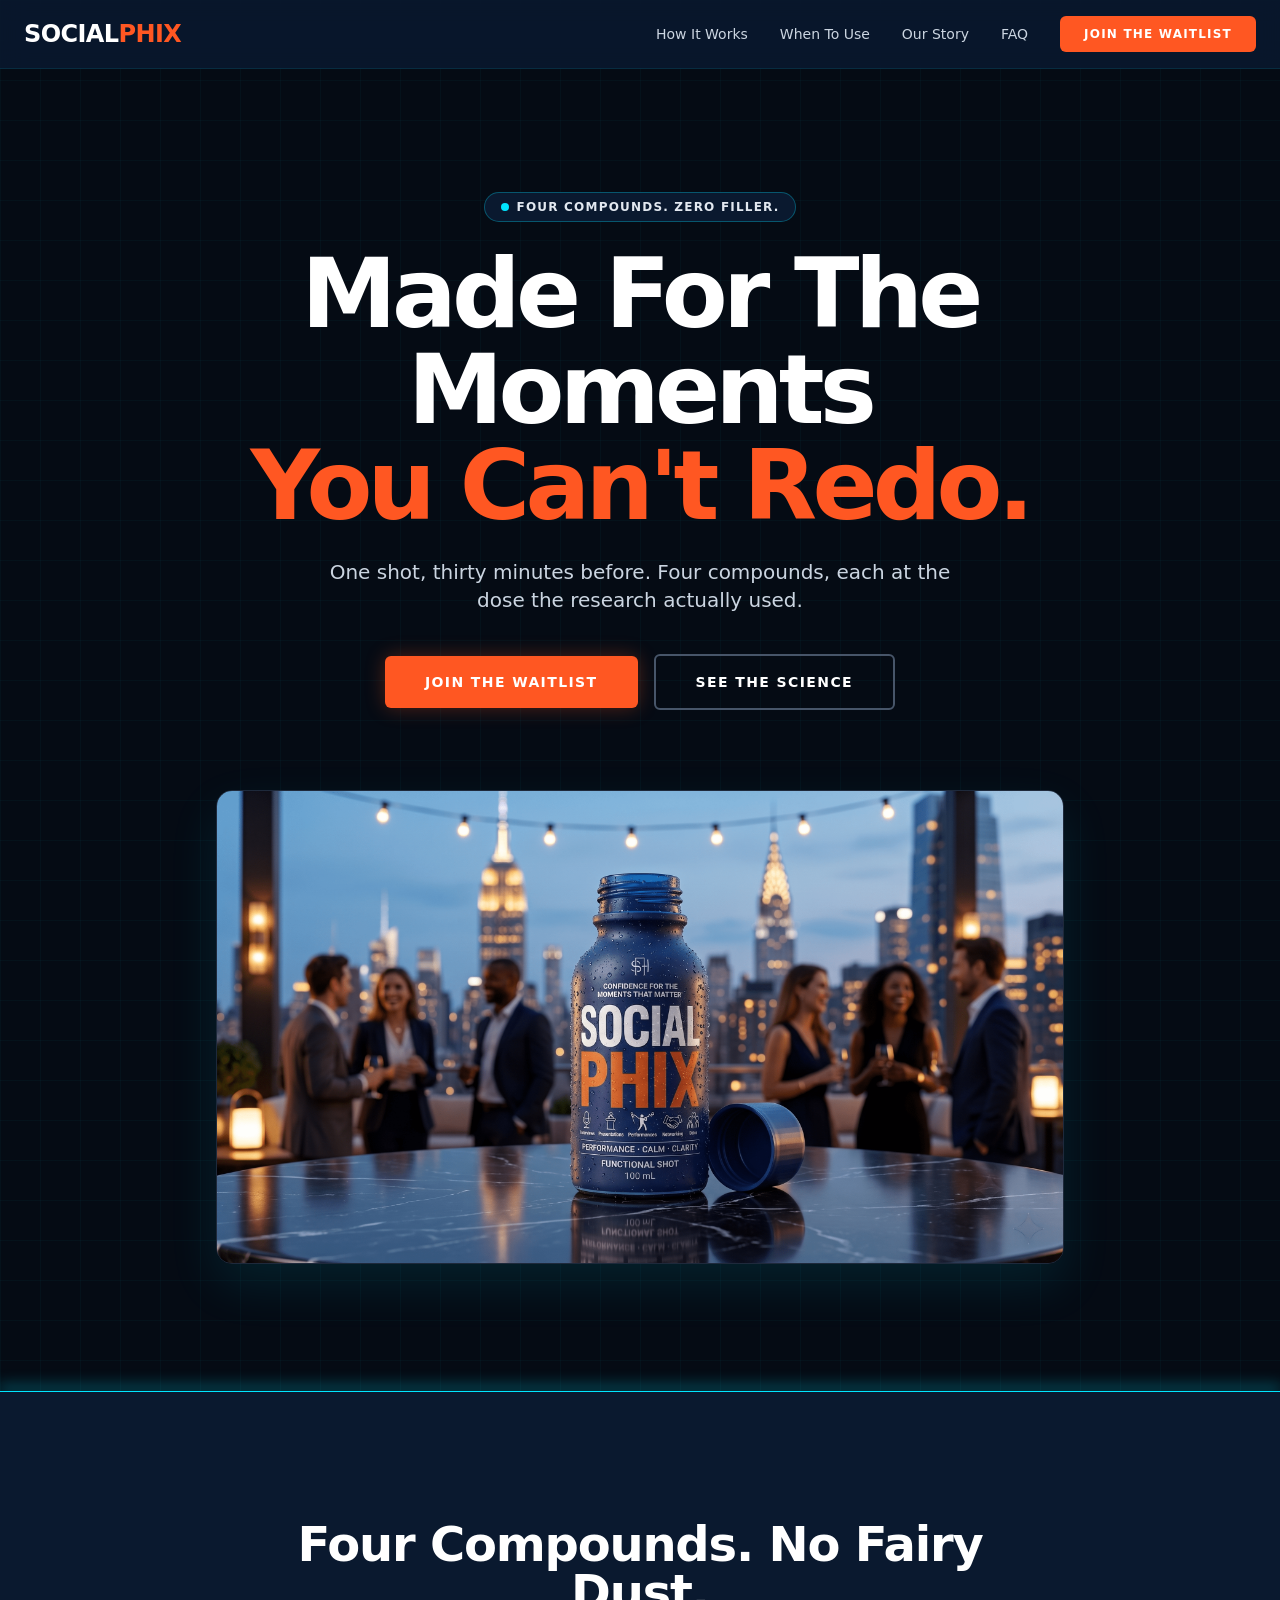
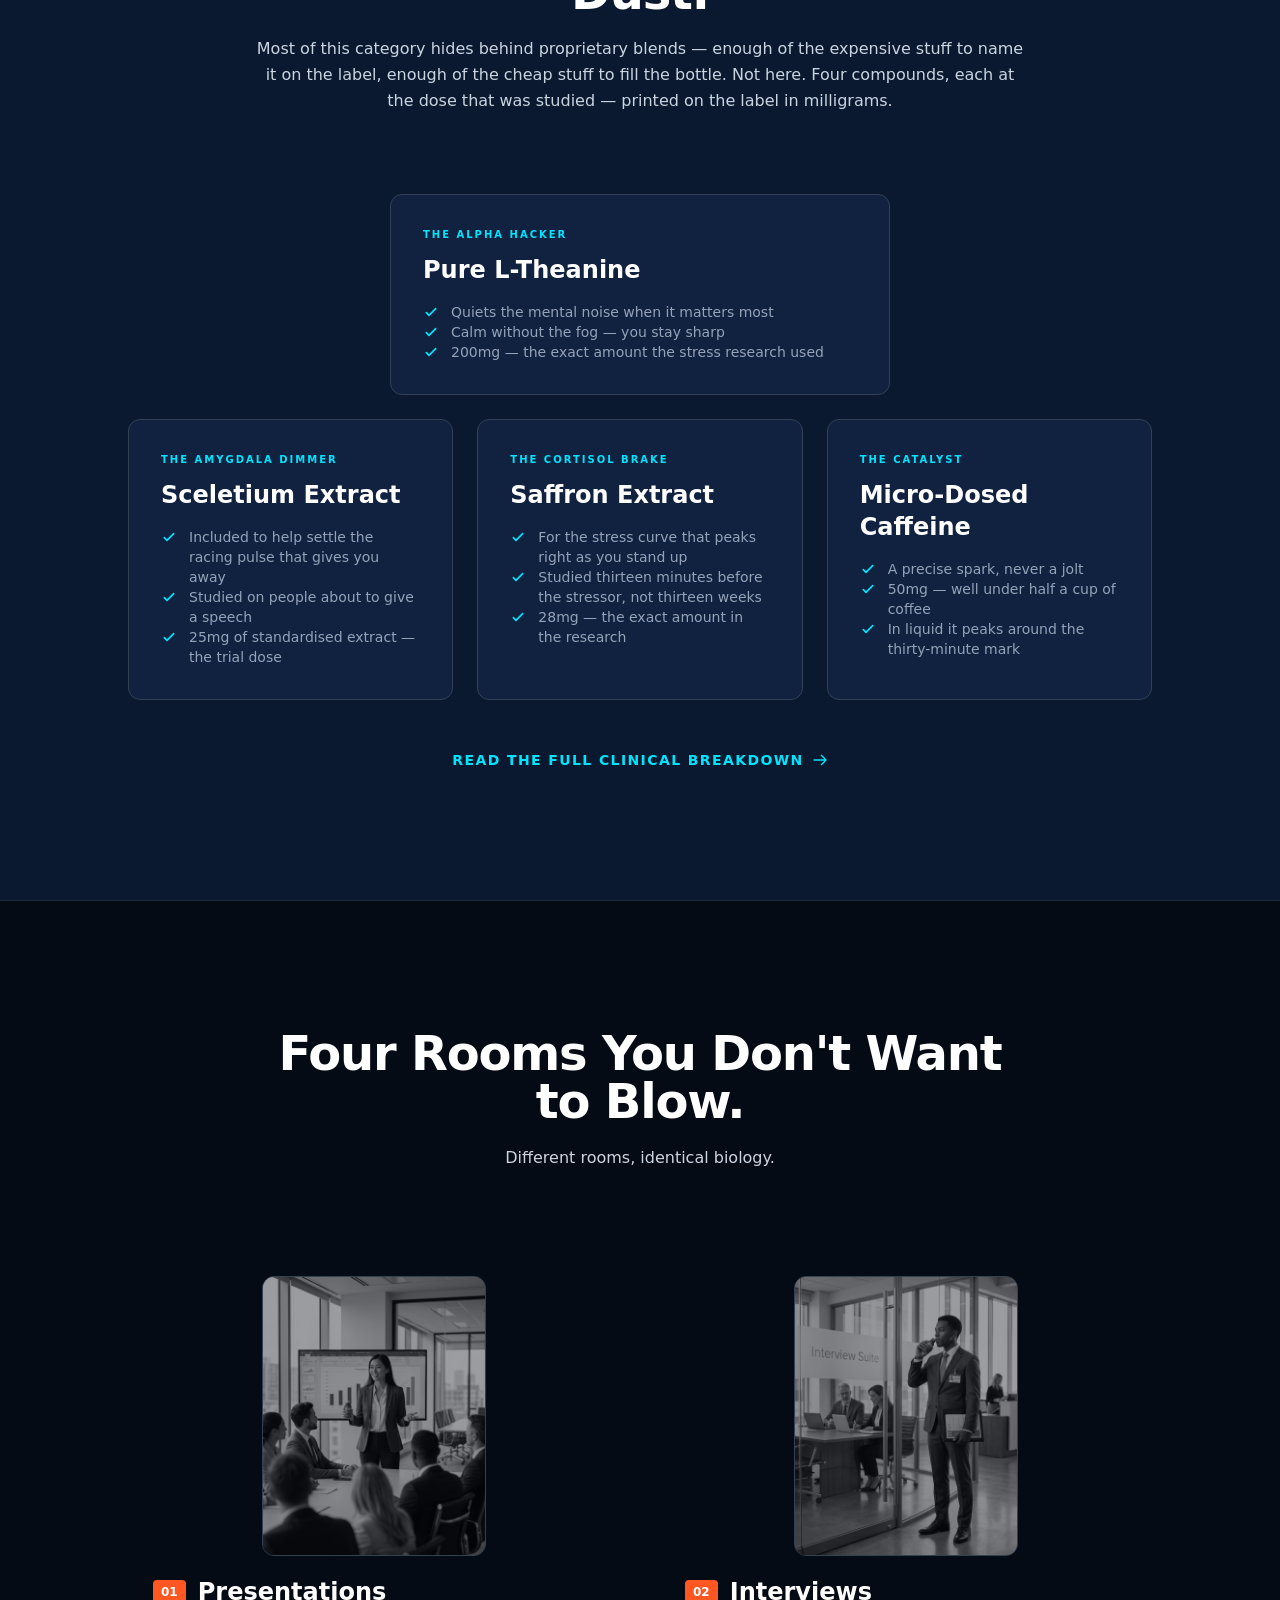
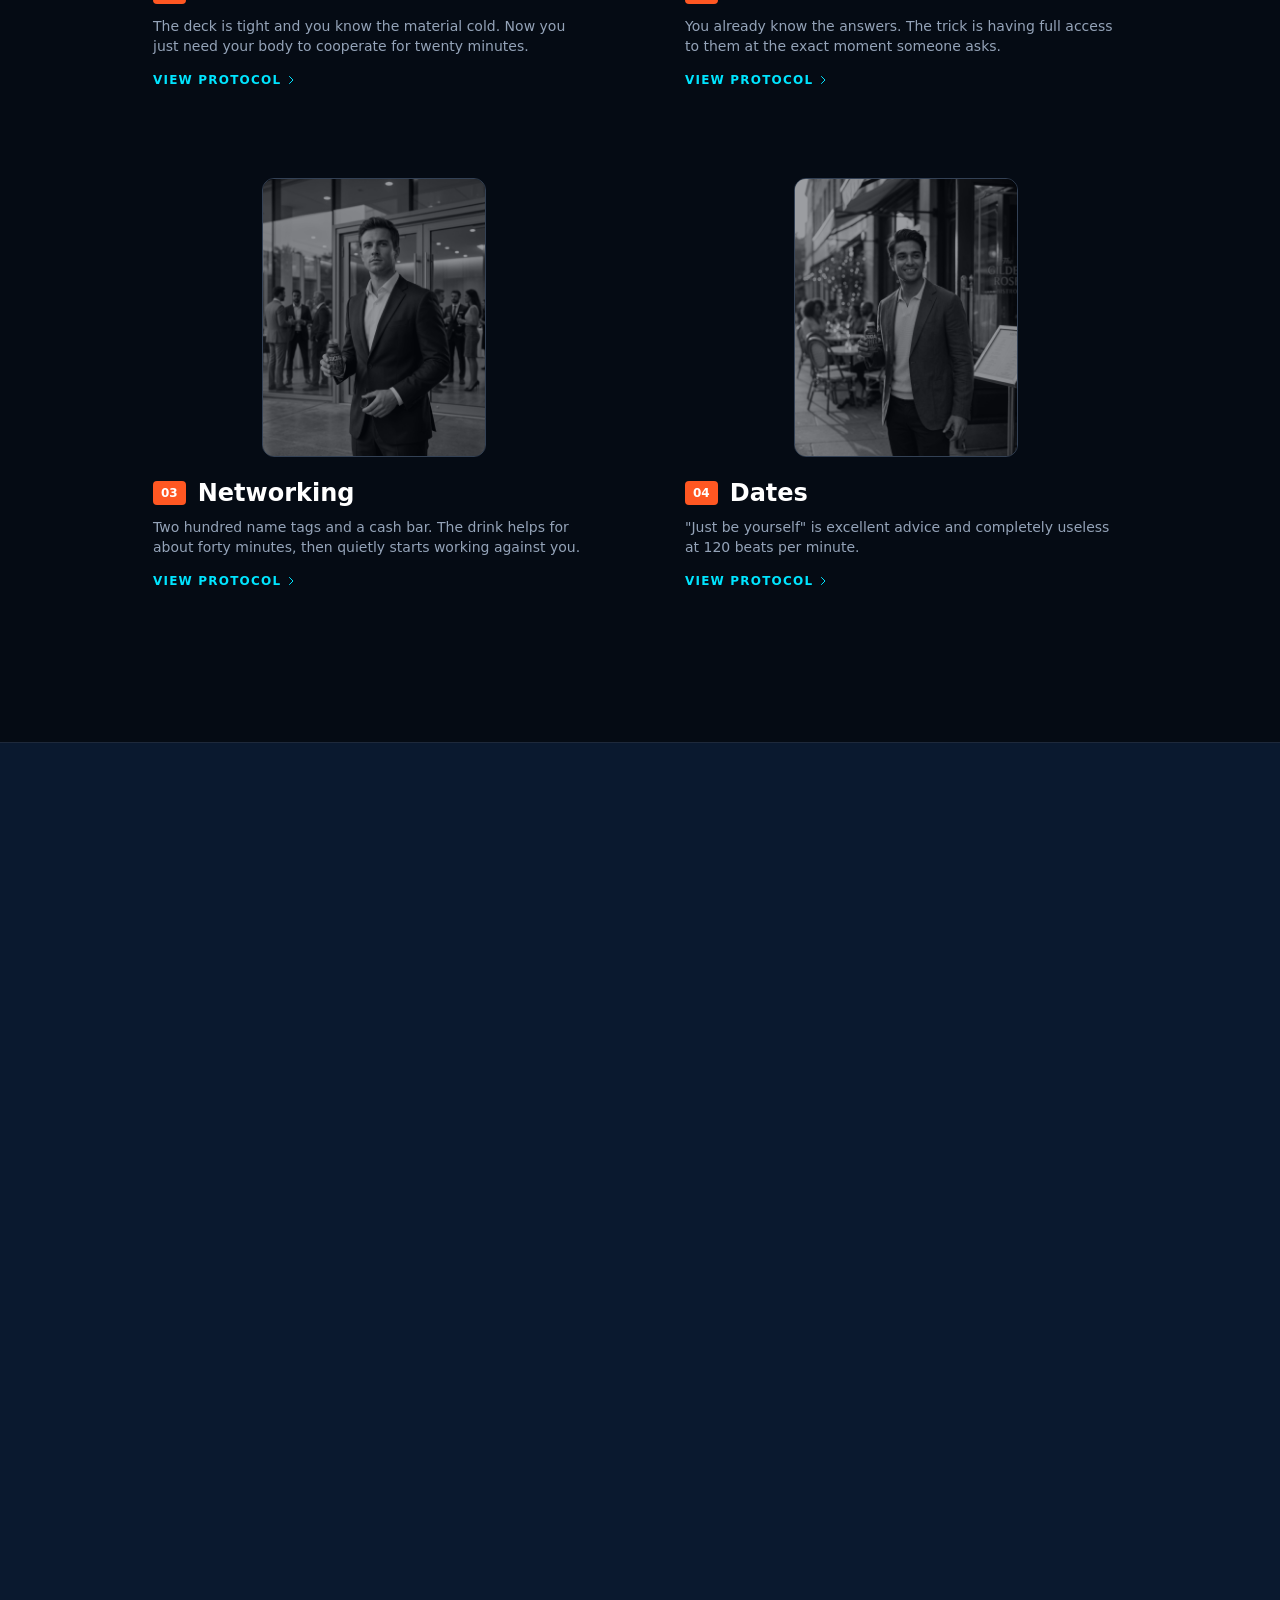
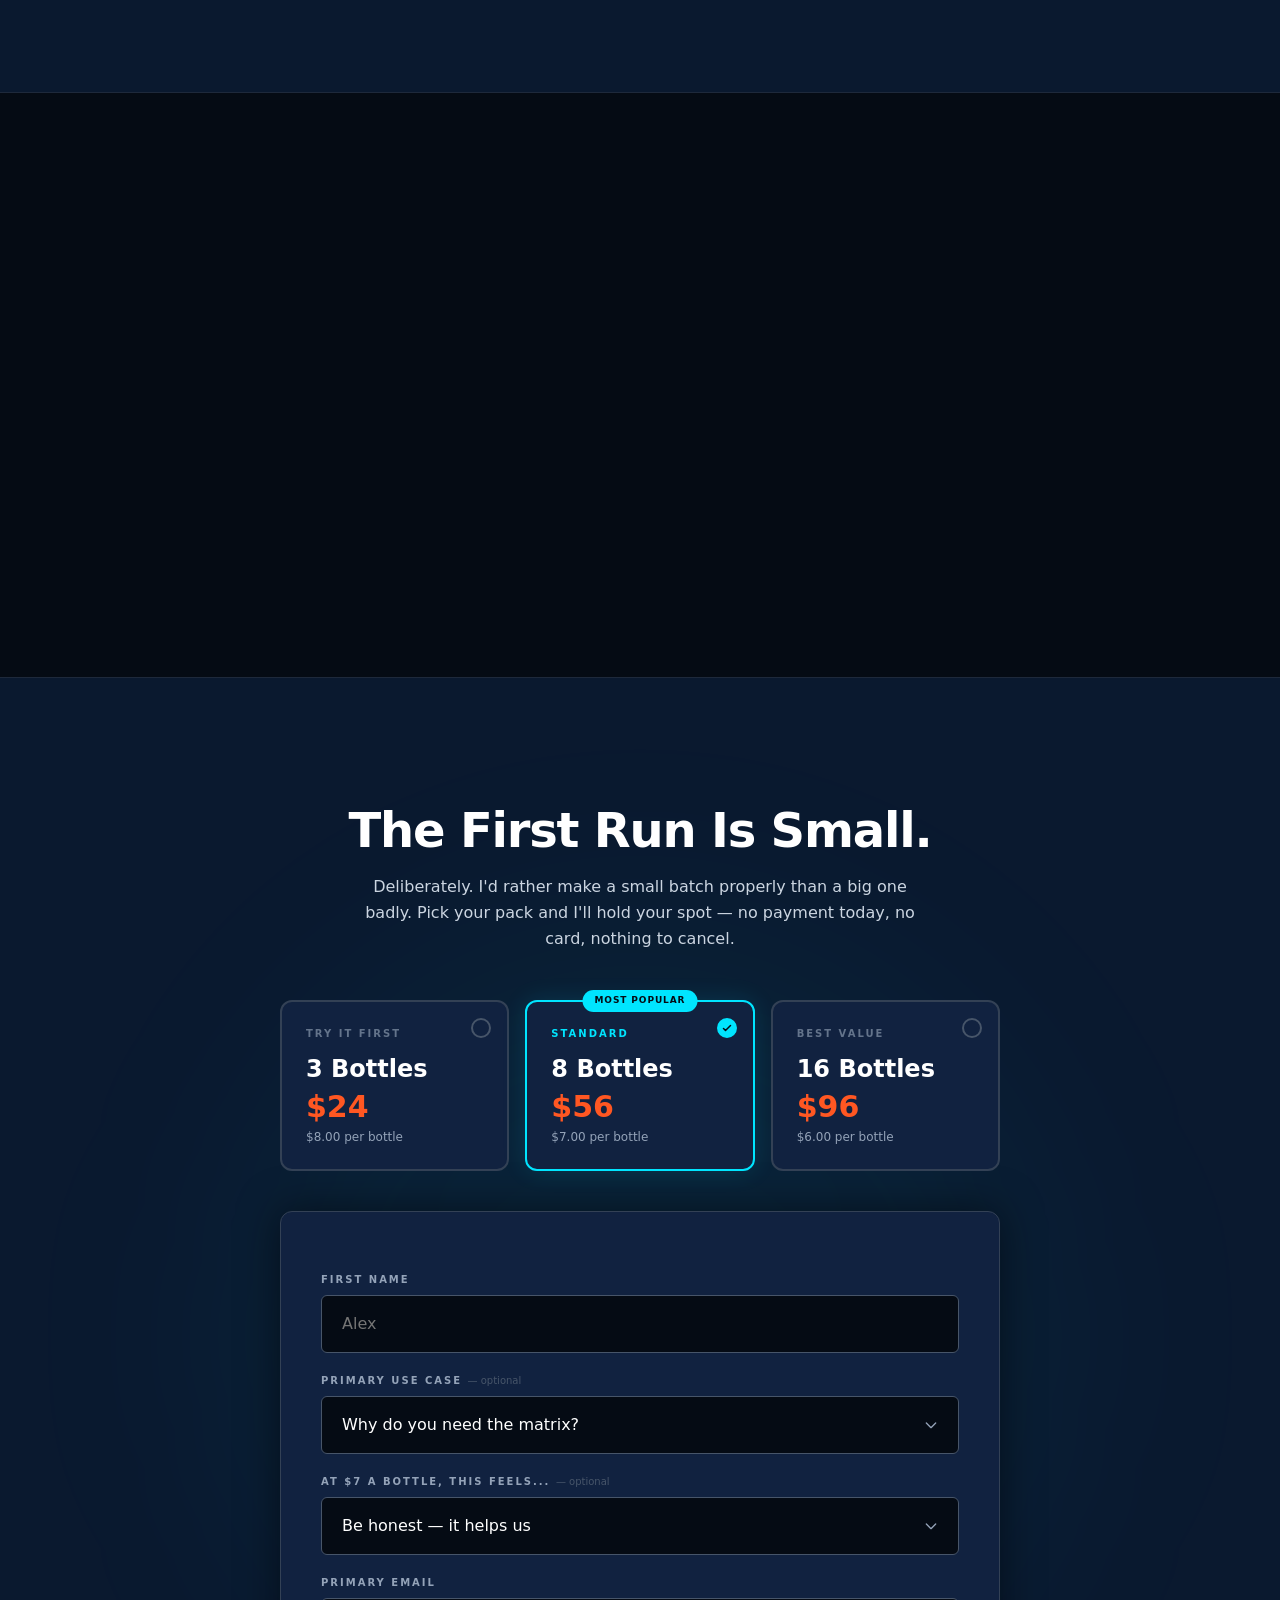
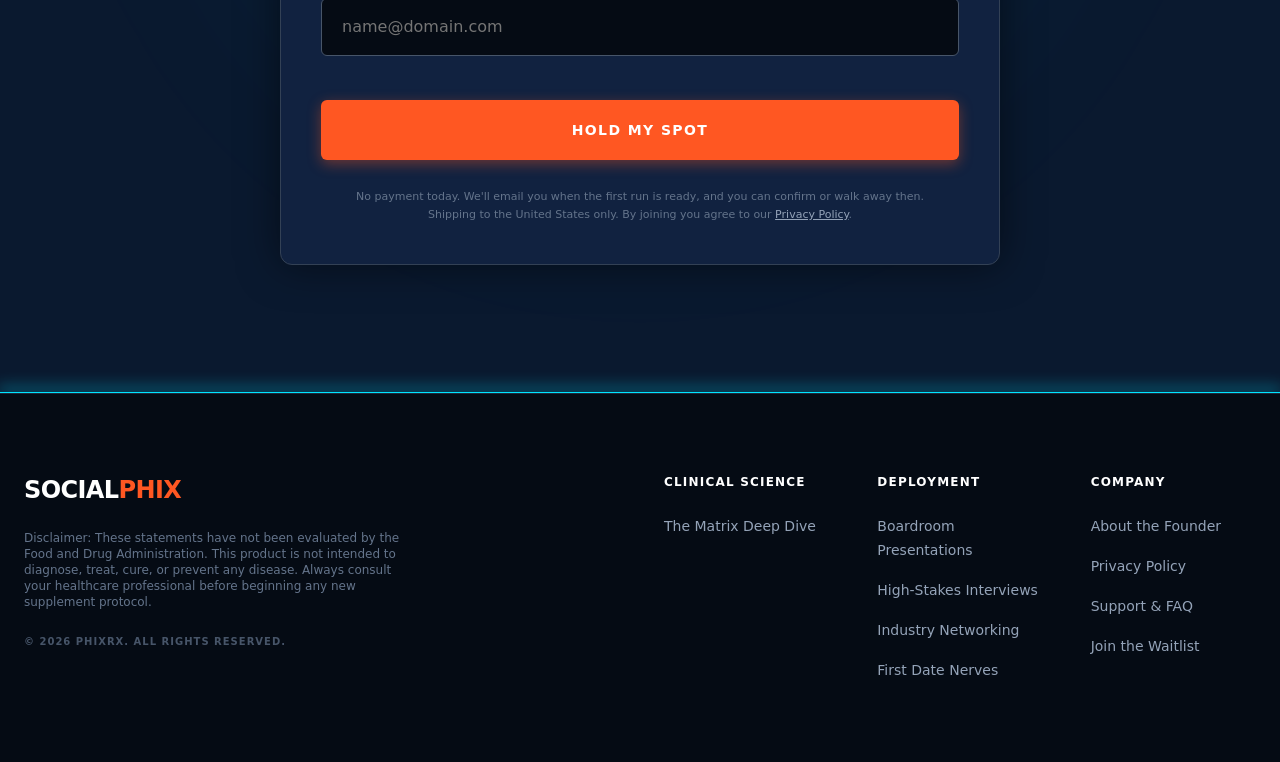
==== commit 3ddedfd8: "Add files via upload" ====
--- a/index.html
+++ b/index.html
@@ -1,11 +1,9 @@
 <!DOCTYPE html>
 <html lang="en" class="scroll-smooth">
 <head>
-    <meta charset="UTF-8">
-    <meta name="viewport" content="width=device-width, initial-scale=1.0">
     <!-- Security headers. A CSP restricts where scripts and styles may load
          from, so an injected <script> from anywhere else simply won't run. -->
-    <meta http-equiv="Content-Security-Policy" content="default-src 'self'; script-src 'self' 'unsafe-inline' https://www.googletagmanager.com https://connect.facebook.net https://challenges.cloudflare.com; style-src 'self' 'unsafe-inline' https://fonts.googleapis.com; font-src https://fonts.gstatic.com; img-src 'self' data: https://raw.githubusercontent.com https://placehold.co https://www.google-analytics.com https://www.facebook.com; connect-src 'self' https://*.workers.dev https://www.google-analytics.com https://region1.google-analytics.com https://connect.facebook.net https://www.facebook.com; frame-src https://challenges.cloudflare.com; form-action 'self' https://*.workers.dev; base-uri 'self'; object-src 'none'; frame-ancestors 'none'; upgrade-insecure-requests">
+    <meta http-equiv="Content-Security-Policy" content="default-src 'self'; script-src 'self' 'unsafe-inline' https://www.googletagmanager.com https://challenges.cloudflare.com; style-src 'self' 'unsafe-inline' https://fonts.googleapis.com; font-src https://fonts.gstatic.com; img-src 'self' data: https://raw.githubusercontent.com https://placehold.co https://www.google-analytics.com; connect-src 'self' https://*.workers.dev https://www.google-analytics.com https://region1.google-analytics.com; frame-src https://challenges.cloudflare.com; form-action 'self' https://*.workers.dev; base-uri 'self'; object-src 'none'; frame-ancestors 'none'; upgrade-insecure-requests">
     <meta http-equiv="X-Content-Type-Options" content="nosniff">
     <meta name="referrer" content="strict-origin-when-cross-origin">
     <link rel="canonical" href="https://www.socialphix.com/" />
@@ -30,23 +28,25 @@
       window.SOCIALPHIX_WORKER = "https://socialphix-waitlist.shadybiskaly.workers.dev";
     </script>
 
-    <title>Social Phix | The Pre-Moment Shot. Pharmacist-Formulated.</title>
-    <meta name="description" content="The interview. The pitch. The first date. One 100ml shot, 30 minutes before — designed to help you show up calm, sharp, entirely yourself. Join the first run.">
-    <meta name="keywords" content="Social Phix, liquid confidence, performance focus supplement, pharmacist formulated focus, motherwort, l-theanine, biohack focus">
+    <meta charset="UTF-8">
+    <meta name="viewport" content="width=device-width, initial-scale=1.0">
+    <title>Social Phix | The Shot for When Your Body Panics and You Can't</title>
+    <meta name="description" content="The interview. The pitch. The first date. One 100ml shot, thirty minutes before — four compounds chosen to help you show up calm, quick and entirely yourself.">
+    <meta name="keywords" content="Social Phix, liquid confidence, performance focus supplement, pharmacist formulated focus, l-theanine, sceletium tortuosum, saffron extract, biohack focus">
     
     <!-- Open Graph tags to force Google to recognize the Brand Name -->
     <meta property="og:site_name" content="Social Phix">
-    <meta property="og:title" content="Social Phix | The Pre-Moment Shot. Pharmacist-Formulated.">
-    <meta property="og:description" content="The interview. The pitch. The first date. One 100ml shot, 30 minutes before — designed to help you show up calm, sharp, entirely yourself. Join the first run.">
+    <meta property="og:title" content="Social Phix | The Shot for When Your Body Panics and You Can't">
+    <meta property="og:description" content="One 100ml shot, thirty minutes before the moments you can't redo. Four compounds, no proprietary blends, no filler.">
     <meta property="og:url" content="https://www.socialphix.com/">
-    <meta property="og:image" content="https://www.socialphix.com/phix-og.jpg">
+    <meta property="og:image" content="https://www.socialphix.com/phix2.png">
     <meta property="og:type" content="website">
     
     <!-- Twitter Card -->
     <meta name="twitter:card" content="summary_large_image">
-    <meta name="twitter:title" content="Social Phix | The Pre-Moment Shot. Pharmacist-Formulated.">
-    <meta name="twitter:description" content="The interview. The pitch. The first date. One 100ml shot, 30 minutes before — designed to help you show up calm, sharp, entirely yourself. Join the first run.">
-    <meta name="twitter:image" content="https://www.socialphix.com/phix-og.jpg">
+    <meta name="twitter:title" content="Social Phix | The Shot for When Your Body Panics and You Can't">
+    <meta name="twitter:description" content="One 100ml shot, thirty minutes before the moments you can't redo. Four compounds, no proprietary blends, no filler.">
+    <meta name="twitter:image" content="https://www.socialphix.com/phix2.png">
 
     <!-- Comprehensive SEO, GEO, AEO & Site Name Schema -->
     <script type="application/ld+json">
@@ -65,9 +65,6 @@
         "legalName": "PhixRx",
         "url": "https://www.socialphix.com/",
         "logo": "https://www.socialphix.com/phix2.png",
-        "sameAs": [
-          "https://www.facebook.com/socialphix"
-        ],
         "description": "Pharmacist-formulated functional wellness shots for high-pressure performance moments.",
         "founder": {
           "@type": "Person",
@@ -101,7 +98,7 @@
         "@type": "Product",
         "name": "Social Phix",
         "image": "https://www.socialphix.com/phix2.png",
-        "description": "A pharmacist-formulated 100ml functional shot featuring L-Theanine, micro-dosed caffeine, Motherwort, Uridine Monophosphate, and Acetyl L-Tyrosine, designed to help support calm focus under pressure.",
+        "description": "A pharmacist-formulated 100ml functional shot featuring L-Theanine, Sceletium tortuosum extract, saffron extract and micro-dosed caffeine, designed to help support calm focus under pressure.",
         "sku": "SP-100ML",
         "category": "Dietary Supplement",
         "brand": {
@@ -137,7 +134,7 @@
           "name": "What are the ingredients in Social Phix?",
           "acceptedAnswer": {
             "@type": "Answer",
-            "text": "The clinical matrix includes pure L-theanine, micro-dosed caffeine, motherwort extract, uridine monophosphate, and acetyl L-tyrosine."
+            "text": "The clinical matrix includes pure L-theanine, standardised Sceletium tortuosum extract, standardised saffron extract and micro-dosed caffeine."
           }
         }, {
           "@type": "Question",
@@ -154,361 +151,17 @@
     
     <!-- Cloudflare Turnstile (bot protection). The worker verifies the
          token server-side, which is what makes it actually do something. -->
-    <script>
-      // Turnstile loads only when the signup form approaches the viewport,
-      // keeping its bot-check JS off the critical path on page load.
-      document.addEventListener('DOMContentLoaded', function () {
-        var loaded = false;
-        function loadTurnstile() {
-          if (loaded) return; loaded = true;
-          var s = document.createElement('script');
-          s.src = 'https://challenges.cloudflare.com/turnstile/v0/api.js';
-          s.async = true; s.defer = true;
-          document.head.appendChild(s);
-        }
-        var target = document.getElementById('preorder');
-        if (!target || !('IntersectionObserver' in window)) { loadTurnstile(); return; }
-        var io = new IntersectionObserver(function (entries) {
-          entries.forEach(function (e) { if (e.isIntersecting) { loadTurnstile(); io.disconnect(); } });
-        }, { rootMargin: '1200px 0px' });
-        io.observe(target);
-        // Safety net: load regardless after 8s so the widget is never missing.
-        setTimeout(loadTurnstile, 8000);
-      });
-    </script>
+    <script src="https://challenges.cloudflare.com/turnstile/v0/api.js" async defer></script>
 
     <!-- Tailwind CSS -->
-    <!-- socialphix.css is inlined below to remove the last render-blocking
-         request. NOTE: if the stylesheet is ever rebuilt, re-inline it here
-         (or ask Claude to). Other pages still link the external file. -->
-    <style>
-/* Social Phix — generated by build-css.py. Do not edit by hand. */
-*,::before,::after{box-sizing:border-box;border:0 solid #334155}
-html{-webkit-text-size-adjust:100%;line-height:1.5;font-family:'Inter',ui-sans-serif,system-ui,sans-serif}
-body{margin:0;line-height:inherit}
-h1,h2,h3,h4,h5,h6{font-size:inherit;font-weight:inherit;margin:0}
-p,figure{margin:0}
-ul,ol{list-style:none;margin:0;padding:0}
-a{color:inherit;text-decoration:inherit}
-img,svg,video,canvas{display:block;vertical-align:middle;max-width:100%;height:auto}
-button,input,select,textarea{font-family:inherit;font-size:100%;font-weight:inherit;line-height:inherit;color:inherit;margin:0;padding:0}
-button{background-color:transparent;background-image:none;cursor:pointer}
-table{border-collapse:collapse;text-indent:0;border-color:inherit}
-strong{font-weight:bolder}
-em{font-style:italic}
-@keyframes tw-pulse{0%,100%{opacity:1}50%{opacity:.5}}
-.space-y-1>:not([hidden])~:not([hidden]){margin-top:0.25rem}
-.space-y-3>:not([hidden])~:not([hidden]){margin-top:0.75rem}
-.space-y-4>:not([hidden])~:not([hidden]){margin-top:1rem}
-.space-y-5>:not([hidden])~:not([hidden]){margin-top:1.25rem}
-.space-y-6>:not([hidden])~:not([hidden]){margin-top:1.5rem}
-.space-y-10>:not([hidden])~:not([hidden]){margin-top:2.5rem}
-.space-y-12>:not([hidden])~:not([hidden]){margin-top:3rem}
-.space-x-8>:not([hidden])~:not([hidden]){margin-left:2rem}
-.-top-3{top:-0.75rem}
-.-translate-x-1\/2{--tw-tx:-50.0%;transform:translate(var(--tw-tx,0),var(--tw-ty,0)) scale(var(--tw-scale,1))}
-.-translate-y-1\/2{--tw-ty:-50.0%;transform:translate(var(--tw-tx,0),var(--tw-ty,0)) scale(var(--tw-scale,1))}
-.absolute{position:absolute}
-.animate-pulse{animation:tw-pulse 2s cubic-bezier(.4,0,.6,1) infinite}
-.antialiased{-webkit-font-smoothing:antialiased;-moz-osx-font-smoothing:grayscale}
-.appearance-none{appearance:none;-webkit-appearance:none}
-.aspect-\[4\/5\]{aspect-ratio:4 / 5}
-.backdrop-blur-md{backdrop-filter:blur(12px);-webkit-backdrop-filter:blur(12px)}
-.bg-accent-cyan{background-color:#00E5FF}
-.bg-accent-cyan\/5{background-color:rgba(0,229,255,0.05)}
-.bg-accent-cyan\/20{background-color:rgba(0,229,255,0.2)}
-.bg-accent-orange{background-color:#FF5722}
-.bg-accent-orange\/10{background-color:rgba(255,87,34,0.1)}
-.bg-accent-orange\/20{background-color:rgba(255,87,34,0.2)}
-.bg-brand-bg{background-color:#050B14}
-.bg-brand-bg\/40{background-color:rgba(5,11,20,0.4)}
-.bg-brand-bg\/80{background-color:rgba(5,11,20,0.8)}
-.bg-brand-card{background-color:#112240}
-.bg-brand-surface{background-color:#0A192F}
-.block{display:block}
-.blur-\[120px\]{filter:blur(120px)}
-.border{border-width:1px}
-.border-2{border-width:2px}
-.border-accent-cyan{border-color:#00E5FF}
-.border-accent-cyan\/20{border-color:rgba(0,229,255,0.2)}
-.border-accent-cyan\/30{border-color:rgba(0,229,255,0.3)}
-.border-accent-cyan\/40{border-color:rgba(0,229,255,0.4)}
-.border-accent-cyan\/50{border-color:rgba(0,229,255,0.5)}
-.border-accent-orange{border-color:#FF5722}
-.border-accent-orange\/30{border-color:rgba(255,87,34,0.3)}
-.border-accent-orange\/40{border-color:rgba(255,87,34,0.4)}
-.border-b{border-bottom-width:1px}
-.border-l-2{border-left-width:2px}
-.border-l-4{border-left-width:4px}
-.border-slate-600{border-color:#475569}
-.border-slate-700{border-color:#334155}
-.border-slate-800{border-color:#1e293b}
-.border-t{border-top-width:1px}
-.border-transparent{border-color:transparent}
-.col-span-1{grid-column:span 1/span 1}
-.cursor-pointer{cursor:pointer}
-.delay-100{transition-delay:100ms}
-.delay-200{transition-delay:200ms}
-.duration-300{transition-duration:300ms}
-.duration-500{transition-duration:500ms}
-.duration-700{transition-duration:700ms}
-.filter{filter:var(--tw-filter,none)}
-.fixed{position:fixed}
-.flex{display:flex}
-.flex-1{flex:1 1 0%}
-.flex-col{flex-direction:column}
-.flex-grow{flex-grow:1}
-.flex-shrink-0{flex-shrink:0}
-.flex-wrap{flex-wrap:wrap}
-.focus\:outline-none:focus{outline:2px solid transparent;outline-offset:2px}
-.font-bold{font-weight:700}
-.font-extrabold{font-weight:800}
-.font-heading{font-family:"Plus Jakarta Sans",ui-sans-serif,system-ui,sans-serif}
-.font-medium{font-weight:500}
-.font-normal{font-weight:400}
-.font-sans{font-family:"Inter",ui-sans-serif,system-ui,sans-serif}
-.font-semibold{font-weight:600}
-.gap-1{gap:0.25rem}
-.gap-10{gap:2.5rem}
-.gap-12{gap:3rem}
-.gap-2{gap:0.5rem}
-.gap-3{gap:0.75rem}
-.gap-4{gap:1rem}
-.gap-6{gap:1.5rem}
-.gap-8{gap:2rem}
-.grayscale{filter:grayscale(100%)}
-.grid{display:grid}
-.grid-cols-1{grid-template-columns:repeat(1,minmax(0,1fr))}
-.grid-cols-2{grid-template-columns:repeat(2,minmax(0,1fr))}
-.h-10{height:2.5rem}
-.h-11{height:2.75rem}
-.h-14{height:3.5rem}
-.h-16{height:4rem}
-.h-2{height:0.5rem}
-.h-2\.5{height:0.625rem}
-.h-3{height:0.75rem}
-.h-4{height:1rem}
-.h-40{height:10rem}
-.h-5{height:1.25rem}
-.h-7{height:1.75rem}
-.h-8{height:2rem}
-.h-\[800px\]{height:800px}
-.h-auto{height:auto}
-.h-full{height:100%}
-.hidden{display:none}
-.inline-block{display:inline-block}
-.inline-flex{display:inline-flex}
-.inset-0{top:0;right:0;bottom:0;left:0}
-.inset-y-0{top:0;bottom:0}
-.italic{font-style:italic}
-.items-baseline{align-items:baseline}
-.items-center{align-items:center}
-.items-start{align-items:flex-start}
-.items-stretch{align-items:stretch}
-.justify-between{justify-content:space-between}
-.justify-center{justify-content:center}
-.leading-\[1\.05\]{line-height:1.05}
-.leading-relaxed{line-height:1.625}
-.leading-tight{line-height:1.25}
-.left-1\/2{left:50.0%}
-.list-decimal{list-style-type:decimal}
-.list-disc{list-style-type:disc}
-.list-inside{list-style-position:inside}
-.max-w-2xl{max-width:42rem}
-.max-w-3xl{max-width:48rem}
-.max-w-4xl{max-width:56rem}
-.max-w-5xl{max-width:64rem}
-.max-w-7xl{max-width:80rem}
-.max-w-md{max-width:28rem}
-.max-w-sm{max-width:24rem}
-.max-w-xl{max-width:36rem}
-.mb-1{margin-bottom:0.25rem}
-.mb-10{margin-bottom:2.5rem}
-.mb-12{margin-bottom:3rem}
-.mb-2{margin-bottom:0.5rem}
-.mb-20{margin-bottom:5rem}
-.mb-3{margin-bottom:0.75rem}
-.mb-4{margin-bottom:1rem}
-.mb-5{margin-bottom:1.25rem}
-.mb-6{margin-bottom:1.5rem}
-.mb-7{margin-bottom:1.75rem}
-.mb-8{margin-bottom:2rem}
-.min-h-screen{min-height:100vh}
-.ml-4{margin-left:1rem}
-.mt-0\.5{margin-top:0.125rem}
-.mt-2{margin-top:0.5rem}
-.mt-20{margin-top:5rem}
-.mt-3{margin-top:0.75rem}
-.mt-4{margin-top:1rem}
-.mt-6{margin-top:1.5rem}
-.mt-7{margin-top:1.75rem}
-.mt-8{margin-top:2rem}
-.mx-auto{margin-left:auto;margin-right:auto}
-.normal-case{text-transform:none}
-.object-center{object-position:center}
-.object-cover{object-fit:cover}
-.opacity-0{opacity:0.0}
-.overflow-hidden{overflow:hidden}
-.p-4{padding:1rem}
-.p-5{padding:1.25rem}
-.p-6{padding:1.5rem}
-.p-8{padding:2rem}
-.pb-16{padding-bottom:4rem}
-.pb-20{padding-bottom:5rem}
-.pl-5{padding-left:1.25rem}
-.pl-6{padding-left:1.5rem}
-.placeholder-slate-600{color:#475569}
-.pointer-events-none{pointer-events:none}
-.pt-1{padding-top:0.25rem}
-.pt-10{padding-top:2.5rem}
-.pt-12{padding-top:3rem}
-.pt-2{padding-top:0.5rem}
-.pt-28{padding-top:7rem}
-.pt-4{padding-top:1rem}
-.pt-40{padding-top:10rem}
-.pt-5{padding-top:1.25rem}
-.pt-6{padding-top:1.5rem}
-.px-10{padding-left:2.5rem;padding-right:2.5rem}
-.px-2{padding-left:0.5rem;padding-right:0.5rem}
-.px-3{padding-left:0.75rem;padding-right:0.75rem}
-.px-4{padding-left:1rem;padding-right:1rem}
-.px-5{padding-left:1.25rem;padding-right:1.25rem}
-.px-6{padding-left:1.5rem;padding-right:1.5rem}
-.px-8{padding-left:2rem;padding-right:2rem}
-.py-1{padding-top:0.25rem;padding-bottom:0.25rem}
-.py-1\.5{padding-top:0.375rem;padding-bottom:0.375rem}
-.py-10{padding-top:2.5rem;padding-bottom:2.5rem}
-.py-16{padding-top:4rem;padding-bottom:4rem}
-.py-2{padding-top:0.5rem;padding-bottom:0.5rem}
-.py-2\.5{padding-top:0.625rem;padding-bottom:0.625rem}
-.py-20{padding-top:5rem;padding-bottom:5rem}
-.py-24{padding-top:6rem;padding-bottom:6rem}
-.py-3{padding-top:0.75rem;padding-bottom:0.75rem}
-.py-3\.5{padding-top:0.875rem;padding-bottom:0.875rem}
-.py-4{padding-top:1rem;padding-bottom:1rem}
-.py-5{padding-top:1.25rem;padding-bottom:1.25rem}
-.relative{position:relative}
-.right-0{right:0px}
-.right-4{right:1rem}
-.rounded{border-radius:0.25rem}
-.rounded-2xl{border-radius:1rem}
-.rounded-full{border-radius:9999px}
-.rounded-lg{border-radius:0.5rem}
-.rounded-md{border-radius:0.375rem}
-.rounded-xl{border-radius:0.75rem}
-.scroll-smooth{scroll-behavior:smooth}
-.select-all{user-select:all}
-.shadow-\[0_0_20px_rgba\(0\,229\,255\,0\.2\)\]{box-shadow:0 0 20px rgba(0,229,255,0.2)}
-.shadow-\[0_0_20px_rgba\(255\,87\,34\,0\.3\)\]{box-shadow:0 0 20px rgba(255,87,34,0.3)}
-.shadow-\[0_0_25px_rgba\(0\,229\,255\,0\.12\)\]{box-shadow:0 0 25px rgba(0,229,255,0.12)}
-.shadow-\[0_0_40px_rgba\(0\,0\,0\,0\.3\)\]{box-shadow:0 0 40px rgba(0,0,0,0.3)}
-.shadow-\[0_0_40px_rgba\(0\,0\,0\,0\.4\)\]{box-shadow:0 0 40px rgba(0,0,0,0.4)}
-.shadow-\[0_0_40px_rgba\(0\,0\,0\,0\.5\)\]{box-shadow:0 0 40px rgba(0,0,0,0.5)}
-.shadow-\[0_0_40px_rgba\(0\,229\,255\,0\.25\)\]{box-shadow:0 0 40px rgba(0,229,255,0.25)}
-.shadow-\[0_0_50px_rgba\(0\,0\,0\,0\.4\)\]{box-shadow:0 0 50px rgba(0,0,0,0.4)}
-.shadow-\[0_20px_50px_rgba\(0\,229\,255\,0\.1\)\]{box-shadow:0 20px 50px rgba(0,229,255,0.1)}
-.shadow-\[0_4px_14px_0_rgba\(255\,87\,34\,0\.39\)\]{box-shadow:0 4px 14px 0 rgba(255,87,34,0.39)}
-.space-x-8{--tw-space-x:2rem}
-.space-y-1{--tw-space-y:0.25rem}
-.space-y-10{--tw-space-y:2.5rem}
-.space-y-12{--tw-space-y:3rem}
-.space-y-2\.5{--tw-space-y:0.625rem}
-.space-y-3{--tw-space-y:0.75rem}
-.space-y-4{--tw-space-y:1rem}
-.space-y-5{--tw-space-y:1.25rem}
-.space-y-6{--tw-space-y:1.5rem}
-.text-2xl{font-size:1.5rem;line-height:2rem}
-.text-3xl{font-size:1.875rem;line-height:2.25rem}
-.text-4xl{font-size:2.25rem;line-height:2.5rem}
-.text-5xl{font-size:3rem;line-height:1}
-.text-\[10px\]{font-size:10px}
-.text-\[11px\]{font-size:11px}
-.text-\[9px\]{font-size:9px}
-.text-accent-cyan{color:#00E5FF}
-.text-accent-orange{color:#FF5722}
-.text-base{font-size:1rem;line-height:1.5rem}
-.text-brand-bg{color:#050B14}
-.text-center{text-align:center}
-.text-left{text-align:left}
-.text-lg{font-size:1.125rem;line-height:1.75rem}
-.text-slate-200{color:#e2e8f0}
-.text-slate-300{color:#cbd5e1}
-.text-slate-400{color:#94a3b8}
-.text-slate-500{color:#64748b}
-.text-slate-600{color:#475569}
-.text-sm{font-size:0.875rem;line-height:1.25rem}
-.text-white{color:#ffffff}
-.text-xl{font-size:1.25rem;line-height:1.75rem}
-.text-xs{font-size:0.75rem;line-height:1rem}
-.top-0{top:0px}
-.top-1\/2{top:50.0%}
-.top-4{top:1rem}
-.tracking-\[0\.2em\]{letter-spacing:0.2em}
-.tracking-normal{letter-spacing:0em}
-.tracking-tight{letter-spacing:-0.025em}
-.tracking-tighter{letter-spacing:-0.05em}
-.tracking-widest{letter-spacing:0.1em}
-.transform{transform:translate(var(--tw-tx,0),var(--tw-ty,0)) scale(var(--tw-scale,1))}
-.transition{transition-property:all;transition-timing-function:cubic-bezier(.4,0,.2,1);transition-duration:150ms}
-.transition-all{transition-property:all;transition-timing-function:cubic-bezier(.4,0,.2,1);transition-duration:150ms}
-.transition-colors{transition-property:color,background-color,border-color,fill,stroke;transition-timing-function:cubic-bezier(.4,0,.2,1);transition-duration:150ms}
-.transition-opacity{transition-property:opacity;transition-timing-function:cubic-bezier(.4,0,.2,1);transition-duration:150ms}
-.underline{text-decoration-line:underline}
-.uppercase{text-transform:uppercase}
-.w-10{width:2.5rem}
-.w-11{width:2.75rem}
-.w-14{width:3.5rem}
-.w-16{width:4rem}
-.w-2{width:0.5rem}
-.w-3{width:0.75rem}
-.w-32{width:8rem}
-.w-4{width:1rem}
-.w-40{width:10rem}
-.w-5{width:1.25rem}
-.w-7{width:1.75rem}
-.w-8{width:2rem}
-.w-\[800px\]{width:800px}
-.w-full{width:100%}
-.whitespace-nowrap{white-space:nowrap}
-.z-0{z-index:0}
-.z-10{z-index:10}
-.z-50{z-index:50}
-.hover\:bg-accent-orange-hover:hover{background-color:#E64A19}
-.hover\:bg-brand-surface:hover{background-color:#0A192F}
-.hover\:border-accent-cyan:hover{border-color:#00E5FF}
-.hover\:border-slate-500:hover{border-color:#64748b}
-.hover\:border-slate-700:hover{border-color:#334155}
-.hover\:opacity-80:hover{opacity:0.8}
-.hover\:text-accent-cyan:hover{color:#00E5FF}
-.hover\:text-slate-300:hover{color:#cbd5e1}
-.hover\:text-white:hover{color:#ffffff}
-.hover\:underline:hover{text-decoration-line:underline}
-.focus\:border-accent-cyan:focus{border-color:#00E5FF}
-.focus\:ring-1:focus{box-shadow:0 0 0 1px var(--tw-ring-color,#00E5FF)}
-.focus\:ring-accent-cyan:focus{--tw-ring-color:#00E5FF}
-.focus-visible\:ring-2:focus-visible{box-shadow:0 0 0 2px var(--tw-ring-color,#00E5FF)}
-.focus-visible\:ring-accent-cyan:focus-visible{--tw-ring-color:#00E5FF}
-.group:hover .group-hover\:bg-transparent{background-color:transparent}
-.group:hover .group-hover\:grayscale-0{filter:grayscale(0)}
-.group:hover .group-hover\:scale-105{--tw-scale:1.05;transform:translate(var(--tw-tx,0),var(--tw-ty,0)) scale(var(--tw-scale,1))}
-.group:hover .group-hover\:text-accent-cyan{color:#00E5FF}
-@media (min-width:640px){.sm\:block{display:block}.sm\:flex-row{flex-direction:row}.sm\:flex-shrink-0{flex-shrink:0}.sm\:grid-cols-3{grid-template-columns:repeat(3,minmax(0,1fr))}.sm\:grid-cols-5{grid-template-columns:repeat(5,minmax(0,1fr))}.sm\:items-center{align-items:center}.sm\:items-start{align-items:flex-start}.sm\:p-10{padding:2.5rem}.sm\:p-12{padding:3rem}.sm\:p-8{padding:2rem}.sm\:text-3xl{font-size:1.875rem;line-height:2.25rem}.sm\:text-4xl{font-size:2.25rem;line-height:2.5rem}.sm\:text-5xl{font-size:3rem;line-height:1}.sm\:text-6xl{font-size:3.75rem;line-height:1}.sm\:text-base{font-size:1rem;line-height:1.5rem}.sm\:text-xl{font-size:1.25rem;line-height:1.75rem}.sm\:w-56{width:14rem}.sm\:w-auto{width:auto}}
-@media (min-width:768px){.md\:col-span-2{grid-column:span 2/span 2}.md\:col-span-5{grid-column:span 5/span 5}.md\:col-start-7{grid-column-start:7}.md\:flex{display:flex}.md\:flex-row{flex-direction:row}.md\:grid-cols-12{grid-template-columns:repeat(12,minmax(0,1fr))}.md\:grid-cols-2{grid-template-columns:repeat(2,minmax(0,1fr))}.md\:items-start{align-items:flex-start}.md\:justify-start{justify-content:flex-start}.md\:pb-24{padding-bottom:6rem}.md\:pt-32{padding-top:8rem}.md\:px-6{padding-left:1.5rem;padding-right:1.5rem}.md\:py-2\.5{padding-top:0.625rem;padding-bottom:0.625rem}.md\:py-24{padding-top:6rem;padding-bottom:6rem}.md\:py-32{padding-top:8rem;padding-bottom:8rem}.md\:text-7xl{font-size:4.5rem;line-height:1}.md\:text-left{text-align:left}}
-@media (min-width:1024px){.lg\:pb-32{padding-bottom:8rem}.lg\:pt-48{padding-top:12rem}.lg\:text-7xl{font-size:4.5rem;line-height:1}.lg\:text-8xl{font-size:6rem;line-height:1}}
-    </style>
+    <link rel="stylesheet" href="/socialphix.css">
     
     <!-- Modern Tech-Forward Google Fonts -->
     <link rel="alternate" type="text/plain" href="/llms.txt" title="Plain-text summary for AI assistants">
-    <link rel="preload" as="image" fetchpriority="high"
-          imagesrcset="/phix2-mobile.webp 860w, /phix2.webp 1700w"
-          imagesizes="(max-width: 920px) 100vw, 848px">
+    <link rel="preload" href="/socialphix.css" as="style">
     <link rel="preconnect" href="https://fonts.googleapis.com">
     <link rel="preconnect" href="https://fonts.gstatic.com" crossorigin>
-    <link rel="preconnect" href="https://www.googletagmanager.com">
-    <!-- Fonts load asynchronously so text renders immediately in a system
-         font and swaps — instead of blanking the page while fonts download. -->
-    <link rel="stylesheet" href="https://fonts.googleapis.com/css2?family=Inter:wght@400;500;600&family=Plus+Jakarta+Sans:wght@700;800&display=swap" media="print" onload="this.media='all'">
-    <noscript><link rel="stylesheet" href="https://fonts.googleapis.com/css2?family=Inter:wght@400;500;600&family=Plus+Jakarta+Sans:wght@700;800&display=swap"></noscript>
+    <link href="https://fonts.googleapis.com/css2?family=Inter:wght@300;400;500;600&family=Plus+Jakarta+Sans:wght@500;700;800&display=swap" rel="stylesheet">
 
     <style>
         body {
@@ -577,47 +230,17 @@
             pointer-events: none;
         }
     </style>
-    <!-- Meta Pixel -->
-    <script>
-    !function(f,b,e,v,n,t,s){if(f.fbq)return;n=f.fbq=function(){n.callMethod?
-    n.callMethod.apply(n,arguments):n.queue.push(arguments)};if(!f._fbq)f._fbq=n;
-    n.push=n;n.loaded=!0;n.version='2.0';n.queue=[];t=b.createElement(e);t.async=!0;
-    t.src=v;s=b.getElementsByTagName(e)[0];s.parentNode.insertBefore(t,s)}(window,
-    document,'script','https://connect.facebook.net/en_US/fbevents.js');
-    fbq('init', '1020097220917425');
-    fbq('track', 'PageView');
-    </script>
-    <noscript><img height="1" width="1" style="display:none"
-      src="https://www.facebook.com/tr?id=1020097220917425&ev=PageView&noscript=1"/></noscript>
-    <!-- End Meta Pixel -->
 </head>
 <body class="antialiased font-sans">
-    <!-- Product Hunt welcome banner: shows only for utm_source=producthunt -->
-    <div id="phBanner" style="display:none;position:fixed;top:0;left:0;right:0;z-index:9999;
-         background:linear-gradient(90deg,#DA552F,#FF5C1A);color:#fff;text-align:center;
-         padding:11px 16px;font-weight:700;font-size:14px;letter-spacing:.02em">
-      Welcome, Product Hunters — early supporters get first-batch priority. 
-    </div>
-    <script>
-    (function(){try{
-      var p=new URLSearchParams(location.search);
-      var src=((p.get('utm_source')||'')+' '+(p.get('ref')||'')).toLowerCase();
-      if(src.indexOf('producthunt')>-1||src.trim()==='ph'){
-        document.getElementById('phBanner').style.display='block';
-        document.body.style.paddingTop='42px';
-      }
-    }catch(e){}})();
-    </script>
-
 
 
 
     <!-- Glassmorphic Navigation -->
     <nav class="glass-nav fixed w-full top-0 z-50 px-6 py-4 transition-all">
         <div class="max-w-7xl mx-auto flex justify-between items-center">
-            <a href="/" class="font-heading text-2xl font-extrabold tracking-tight text-white">
+            <div class="font-heading text-2xl font-extrabold tracking-tight text-white">
                 SOCIAL<span class="text-accent-orange">PHIX</span>
-            </a>
+            </div>
             <div class="flex items-center space-x-8">
                 <!-- Menu: desktop only. Won't fit on a phone. -->
                 <div class="hidden md:flex items-center space-x-8">
@@ -635,7 +258,6 @@
         </div>
     </nav>
 
-    <main>
     <!-- Hero Section -->
     <header class="cyan-glow-bottom relative pt-28 pb-16 md:pt-32 md:pb-24 lg:pt-48 lg:pb-32 overflow-hidden flex flex-col items-center justify-center bg-brand-bg">
         <div class="bg-grid"></div>
@@ -643,7 +265,7 @@
             <div class="inline-block mb-6 border border-accent-cyan/30 rounded-full px-4 py-1.5 bg-brand-surface">
                 <span class="text-xs font-bold tracking-widest uppercase text-slate-200 flex items-center gap-2">
                     <span class="w-2 h-2 rounded-full bg-accent-cyan animate-pulse"></span>
-                    Five Compounds. Zero Filler.
+                    Four Compounds. Zero Filler.
                 </span>
             </div>
             
@@ -653,25 +275,21 @@
             </h1>
             
             <p class="font-sans text-base sm:text-xl font-normal text-slate-300 max-w-2xl mx-auto mb-10 leading-relaxed">
-                The interview. The pitch. The first date. One small bottle, thirty minutes before — designed to help you walk in calm, sharp, and entirely yourself. Not sedated. Not wired. You, with the noise turned down.
+                One shot, thirty minutes before. Four compounds, each at the dose the research actually used.
             </p>
             
             <div class="flex flex-col sm:flex-row justify-center items-center gap-4">
                 <a href="#preorder" class="w-full sm:w-auto px-10 py-4 text-sm font-bold tracking-widest uppercase rounded-md text-white bg-accent-orange hover:bg-accent-orange-hover shadow-[0_0_20px_rgba(255,87,34,0.3)] transition-all duration-300">
-                    Get On The List
+                    Join the Waitlist
                 </a>
                 <a href="#formula" class="w-full sm:w-auto px-10 py-4 border-2 border-slate-600 text-sm font-bold tracking-widest uppercase rounded-md text-white hover:border-accent-cyan hover:text-accent-cyan transition-all duration-300">
-                    Check the Science
+                    See The Science
                 </a>
             </div>
         </div>
 
         <div class="mt-20 max-w-4xl mx-auto px-6 relative z-10 reveal delay-200 active">
-            <img src="phix2.webp"
-                 srcset="/phix2-mobile.webp 860w, /phix2.webp 1700w"
-                 sizes="(max-width: 920px) 100vw, 848px"
-                 alt="Social Phix 100ml pharmacist-formulated functional shot bottle"
-                 width="1700" height="949" fetchpriority="high" decoding="async"
+            <img src="phix2.png" alt="Social Phix 100ml pharmacist-formulated functional shot bottle" 
                  class="w-full h-auto rounded-2xl shadow-[0_20px_50px_rgba(0,229,255,0.1)] border border-slate-800"
                  onerror="this.onerror=null;this.src='https://placehold.co/1024x600/050B14/FFFFFF?text=Social+Phix+100ml+Shot'"
             >
@@ -682,12 +300,9 @@
     <section id="formula" class="py-20 md:py-32 bg-brand-surface relative border-b border-slate-800">
         <div class="max-w-7xl mx-auto px-6">
             <div class="text-center max-w-3xl mx-auto mb-20 reveal">
-                <h2 class="font-heading text-3xl sm:text-5xl font-extrabold text-white mb-5 tracking-tight">Five Compounds. No Fairy Dust.</h2>
-                <p class="text-slate-300 font-normal leading-relaxed mb-4">
-                    Here's the supplement industry's favorite magic trick: put twelve ingredients on the label, hide the doses inside a "proprietary blend," and let you assume there's enough of the good stuff inside. There usually isn't.
-                </p>
+                <h2 class="font-heading text-3xl sm:text-5xl font-extrabold text-white mb-5 tracking-tight">Four Compounds. No Fairy Dust.</h2>
                 <p class="text-slate-300 font-normal leading-relaxed">
-                    We don't do tricks. Five compounds. Full doses. Every one earns its spot, and every one comes with published research you can read yourself.
+                    Most of this category hides behind proprietary blends — enough of the expensive stuff to name it on the label, enough of the cheap stuff to fill the bottle. Not here. Four compounds, each at the dose that was studied — printed on the label in milligrams.
                 </p>
             </div>
             
@@ -699,96 +314,81 @@
             <div class="max-w-5xl mx-auto mb-6" style="display:flex;justify-content:center;">
                 <div style="width:100%;max-width:31.25rem;">
                 <div class="bg-brand-card p-6 sm:p-8 border border-slate-700 rounded-xl hover-lift reveal delay-100 flex flex-col">
-                    <span class="text-[10px] font-bold tracking-[0.2em] text-accent-cyan block mb-3 uppercase">The Volume Knob</span>
+                    <span class="text-[10px] font-bold tracking-[0.2em] text-accent-cyan block mb-3 uppercase">The Alpha Hacker</span>
                     <h3 class="font-heading text-2xl font-bold text-white mb-4">Pure L-Theanine</h3>
                     <ul class="text-slate-400 text-sm leading-relaxed space-y-2.5">
                         <li class="flex items-start gap-3">
                             <svg class="w-4 h-4 text-accent-cyan flex-shrink-0 mt-0.5" fill="none" stroke="currentColor" stroke-width="2.5" viewBox="0 0 24 24"><path stroke-linecap="round" stroke-linejoin="round" d="M5 13l4 4L19 7"></path></svg>
-                            <span>Turns the inner monologue from a shout to a whisper</span>
-                        </li>
-                        <li class="flex items-start gap-3">
-                            <svg class="w-4 h-4 text-accent-cyan flex-shrink-0 mt-0.5" fill="none" stroke="currentColor" stroke-width="2.5" viewBox="0 0 24 24"><path stroke-linecap="round" stroke-linejoin="round" d="M5 13l4 4L19 7"></path></svg>
-                            <span>The awake kind of calm — alpha waves, not sleep waves</span>
-                        </li>
-                        <li class="flex items-start gap-3">
-                            <svg class="w-4 h-4 text-accent-cyan flex-shrink-0 mt-0.5" fill="none" stroke="currentColor" stroke-width="2.5" viewBox="0 0 24 24"><path stroke-linecap="round" stroke-linejoin="round" d="M5 13l4 4L19 7"></path></svg>
-                            <span>Fifty randomized trials — nothing else in the category comes close</span>
+                            <span>Quiets the mental noise when it matters most</span>
+                        </li>
+                        <li class="flex items-start gap-3">
+                            <svg class="w-4 h-4 text-accent-cyan flex-shrink-0 mt-0.5" fill="none" stroke="currentColor" stroke-width="2.5" viewBox="0 0 24 24"><path stroke-linecap="round" stroke-linejoin="round" d="M5 13l4 4L19 7"></path></svg>
+                            <span>Calm without the fog — you stay sharp</span>
+                        </li>
+                        <li class="flex items-start gap-3">
+                            <svg class="w-4 h-4 text-accent-cyan flex-shrink-0 mt-0.5" fill="none" stroke="currentColor" stroke-width="2.5" viewBox="0 0 24 24"><path stroke-linecap="round" stroke-linejoin="round" d="M5 13l4 4L19 7"></path></svg>
+                            <span>200mg — the exact amount the stress research used</span>
                         </li>
                     </ul>
                 </div>
                 </div>
             </div>
 
-            <div class="grid grid-cols-1 md:grid-cols-2 gap-6 max-w-5xl mx-auto mb-12 items-stretch">
+            <!-- Three supporting compounds. sm:grid-cols-3 is used deliberately:
+                 md:grid-cols-3 is NOT in socialphix.css and would silently fail
+                 against the static stylesheet. Do not "fix" this to md:. -->
+            <div class="grid grid-cols-1 sm:grid-cols-3 gap-6 max-w-5xl mx-auto mb-12 items-stretch">
                 <div class="bg-brand-card p-6 sm:p-8 border border-slate-700 rounded-xl hover-lift reveal delay-100 flex flex-col">
-                    <span class="text-[10px] font-bold tracking-[0.2em] text-accent-cyan block mb-3 uppercase">The Steady Hand</span>
-                    <h3 class="font-heading text-2xl font-bold text-white mb-4">Motherwort Extract</h3>
+                    <span class="text-[10px] font-bold tracking-[0.2em] text-accent-cyan block mb-3 uppercase">The Amygdala Dimmer</span>
+                    <h3 class="font-heading text-2xl font-bold text-white mb-4">Sceletium Extract</h3>
                     <ul class="text-slate-400 text-sm leading-relaxed space-y-2.5">
                         <li class="flex items-start gap-3">
                             <svg class="w-4 h-4 text-accent-cyan flex-shrink-0 mt-0.5" fill="none" stroke="currentColor" stroke-width="2.5" viewBox="0 0 24 24"><path stroke-linecap="round" stroke-linejoin="round" d="M5 13l4 4L19 7"></path></svg>
-                            <span>In the herbals since the 1600s, for what they called a &ldquo;nervous heart&rdquo;</span>
-                        </li>
-                        <li class="flex items-start gap-3">
-                            <svg class="w-4 h-4 text-accent-cyan flex-shrink-0 mt-0.5" fill="none" stroke="currentColor" stroke-width="2.5" viewBox="0 0 24 24"><path stroke-linecap="round" stroke-linejoin="round" d="M5 13l4 4L19 7"></path></svg>
-                            <span>Modern binding studies found the why: it engages GABA, your brain's brake</span>
-                        </li>
-                        <li class="flex items-start gap-3">
-                            <svg class="w-4 h-4 text-accent-cyan flex-shrink-0 mt-0.5" fill="none" stroke="currentColor" stroke-width="2.5" viewBox="0 0 24 24"><path stroke-linecap="round" stroke-linejoin="round" d="M5 13l4 4L19 7"></path></svg>
-                            <span>Here to help your pulse stay steadier than the situation</span>
+                            <span>Included to help settle the racing pulse that gives you away</span>
+                        </li>
+                        <li class="flex items-start gap-3">
+                            <svg class="w-4 h-4 text-accent-cyan flex-shrink-0 mt-0.5" fill="none" stroke="currentColor" stroke-width="2.5" viewBox="0 0 24 24"><path stroke-linecap="round" stroke-linejoin="round" d="M5 13l4 4L19 7"></path></svg>
+                            <span>Studied on people about to give a speech</span>
+                        </li>
+                        <li class="flex items-start gap-3">
+                            <svg class="w-4 h-4 text-accent-cyan flex-shrink-0 mt-0.5" fill="none" stroke="currentColor" stroke-width="2.5" viewBox="0 0 24 24"><path stroke-linecap="round" stroke-linejoin="round" d="M5 13l4 4L19 7"></path></svg>
+                            <span>25mg of standardised extract — the trial dose</span>
                         </li>
                     </ul>
                 </div>
                 <div class="bg-brand-card p-6 sm:p-8 border border-slate-700 rounded-xl hover-lift reveal delay-200 flex flex-col">
-                    <span class="text-[10px] font-bold tracking-[0.2em] text-accent-cyan block mb-3 uppercase">The Reserve Tank</span>
-                    <h3 class="font-heading text-2xl font-bold text-white mb-4">Acetyl L-Tyrosine</h3>
+                    <span class="text-[10px] font-bold tracking-[0.2em] text-accent-cyan block mb-3 uppercase">The Cortisol Brake</span>
+                    <h3 class="font-heading text-2xl font-bold text-white mb-4">Saffron Extract</h3>
                     <ul class="text-slate-400 text-sm leading-relaxed space-y-2.5">
                         <li class="flex items-start gap-3">
                             <svg class="w-4 h-4 text-accent-cyan flex-shrink-0 mt-0.5" fill="none" stroke="currentColor" stroke-width="2.5" viewBox="0 0 24 24"><path stroke-linecap="round" stroke-linejoin="round" d="M5 13l4 4L19 7"></path></svg>
-                            <span>Pressure drains the chemistry sharp thinking runs on — this is the refill</span>
-                        </li>
-                        <li class="flex items-start gap-3">
-                            <svg class="w-4 h-4 text-accent-cyan flex-shrink-0 mt-0.5" fill="none" stroke="currentColor" stroke-width="2.5" viewBox="0 0 24 24"><path stroke-linecap="round" stroke-linejoin="round" d="M5 13l4 4L19 7"></path></svg>
-                            <span>The research is oddly specific: it works best precisely under load</span>
-                        </li>
-                        <li class="flex items-start gap-3">
-                            <svg class="w-4 h-4 text-accent-cyan flex-shrink-0 mt-0.5" fill="none" stroke="currentColor" stroke-width="2.5" viewBox="0 0 24 24"><path stroke-linecap="round" stroke-linejoin="round" d="M5 13l4 4L19 7"></path></svg>
-                            <span>For staying quick in minute forty, not just minute one</span>
+                            <span>For the stress curve that peaks right as you stand up</span>
+                        </li>
+                        <li class="flex items-start gap-3">
+                            <svg class="w-4 h-4 text-accent-cyan flex-shrink-0 mt-0.5" fill="none" stroke="currentColor" stroke-width="2.5" viewBox="0 0 24 24"><path stroke-linecap="round" stroke-linejoin="round" d="M5 13l4 4L19 7"></path></svg>
+                            <span>Studied thirteen minutes before the stressor, not thirteen weeks</span>
+                        </li>
+                        <li class="flex items-start gap-3">
+                            <svg class="w-4 h-4 text-accent-cyan flex-shrink-0 mt-0.5" fill="none" stroke="currentColor" stroke-width="2.5" viewBox="0 0 24 24"><path stroke-linecap="round" stroke-linejoin="round" d="M5 13l4 4L19 7"></path></svg>
+                            <span>28mg — the exact amount in the research</span>
                         </li>
                     </ul>
                 </div>
-                <div class="bg-brand-card p-6 sm:p-8 border border-slate-700 rounded-xl hover-lift reveal delay-100 flex flex-col">
-                    <span class="text-[10px] font-bold tracking-[0.2em] text-accent-cyan block mb-3 uppercase">The Word Bank</span>
-                    <h3 class="font-heading text-2xl font-bold text-white mb-4">Uridine Monophosphate</h3>
-                    <ul class="text-slate-400 text-sm leading-relaxed space-y-2.5">
-                        <li class="flex items-start gap-3">
-                            <svg class="w-4 h-4 text-accent-cyan flex-shrink-0 mt-0.5" fill="none" stroke="currentColor" stroke-width="2.5" viewBox="0 0 24 24"><path stroke-linecap="round" stroke-linejoin="round" d="M5 13l4 4L19 7"></path></svg>
-                            <span>Built for the word you know that hides anyway</span>
-                        </li>
-                        <li class="flex items-start gap-3">
-                            <svg class="w-4 h-4 text-accent-cyan flex-shrink-0 mt-0.5" fill="none" stroke="currentColor" stroke-width="2.5" viewBox="0 0 24 24"><path stroke-linecap="round" stroke-linejoin="round" d="M5 13l4 4L19 7"></path></svg>
-                            <span>Feeds the raw material your recall runs on — measured in human brain imaging</span>
-                        </li>
-                        <li class="flex items-start gap-3">
-                            <svg class="w-4 h-4 text-accent-cyan flex-shrink-0 mt-0.5" fill="none" stroke="currentColor" stroke-width="2.5" viewBox="0 0 24 24"><path stroke-linecap="round" stroke-linejoin="round" d="M5 13l4 4L19 7"></path></svg>
-                            <span>Retrieval support, not stimulation</span>
-                        </li>
-                    </ul>
-                </div>
                 <div class="bg-brand-card p-6 sm:p-8 border border-slate-700 rounded-xl hover-lift reveal delay-200 flex flex-col">
-                    <span class="text-[10px] font-bold tracking-[0.2em] text-accent-cyan block mb-3 uppercase">The Spark Plug</span>
+                    <span class="text-[10px] font-bold tracking-[0.2em] text-accent-cyan block mb-3 uppercase">The Catalyst</span>
                     <h3 class="font-heading text-2xl font-bold text-white mb-4">Micro-Dosed Caffeine</h3>
                     <ul class="text-slate-400 text-sm leading-relaxed space-y-2.5">
                         <li class="flex items-start gap-3">
                             <svg class="w-4 h-4 text-accent-cyan flex-shrink-0 mt-0.5" fill="none" stroke="currentColor" stroke-width="2.5" viewBox="0 0 24 24"><path stroke-linecap="round" stroke-linejoin="round" d="M5 13l4 4L19 7"></path></svg>
-                            <span>Less than half a cup of coffee — on purpose</span>
-                        </li>
-                        <li class="flex items-start gap-3">
-                            <svg class="w-4 h-4 text-accent-cyan flex-shrink-0 mt-0.5" fill="none" stroke="currentColor" stroke-width="2.5" viewBox="0 0 24 24"><path stroke-linecap="round" stroke-linejoin="round" d="M5 13l4 4L19 7"></path></svg>
-                            <span>Paired with L-theanine — the exact combination those fifty trials studied</span>
-                        </li>
-                        <li class="flex items-start gap-3">
-                            <svg class="w-4 h-4 text-accent-cyan flex-shrink-0 mt-0.5" fill="none" stroke="currentColor" stroke-width="2.5" viewBox="0 0 24 24"><path stroke-linecap="round" stroke-linejoin="round" d="M5 13l4 4L19 7"></path></svg>
-                            <span>Lift without the launch</span>
+                            <span>A precise spark, never a jolt</span>
+                        </li>
+                        <li class="flex items-start gap-3">
+                            <svg class="w-4 h-4 text-accent-cyan flex-shrink-0 mt-0.5" fill="none" stroke="currentColor" stroke-width="2.5" viewBox="0 0 24 24"><path stroke-linecap="round" stroke-linejoin="round" d="M5 13l4 4L19 7"></path></svg>
+                            <span>50mg — well under half a cup of coffee</span>
+                        </li>
+                        <li class="flex items-start gap-3">
+                            <svg class="w-4 h-4 text-accent-cyan flex-shrink-0 mt-0.5" fill="none" stroke="currentColor" stroke-width="2.5" viewBox="0 0 24 24"><path stroke-linecap="round" stroke-linejoin="round" d="M5 13l4 4L19 7"></path></svg>
+                            <span>In liquid it peaks around the thirty-minute mark</span>
                         </li>
                     </ul>
                 </div>
@@ -797,8 +397,8 @@
             <!-- Link to the Science Page -->
             <div class="text-center reveal">
                 <a href="science.html" class="inline-flex items-center gap-2 text-accent-cyan hover:text-white font-bold text-sm tracking-widest uppercase transition-colors">
-                    Read the Research — All Eight Citations, Linked
-<svg class="w-4 h-4" fill="none" stroke="currentColor" viewBox="0 0 24 24" xmlns="http://www.w3.org/2000/svg"><path stroke-linecap="round" stroke-linejoin="round" stroke-width="2" d="M14 5l7 7m0 0l-7 7m7-7H3"></path></svg>
+                    Read The Full Clinical Breakdown 
+                    <svg class="w-4 h-4" fill="none" stroke="currentColor" viewBox="0 0 24 24" xmlns="http://www.w3.org/2000/svg"><path stroke-linecap="round" stroke-linejoin="round" stroke-width="2" d="M14 5l7 7m0 0l-7 7m7-7H3"></path></svg>
                 </a>
             </div>
         </div>
@@ -809,7 +409,7 @@
         <div class="max-w-7xl mx-auto px-6">
             <div class="text-center max-w-3xl mx-auto mb-20 reveal">
                 <h2 class="font-heading text-3xl sm:text-5xl font-extrabold text-white tracking-tight mb-5">Four Rooms You Don't Want to Blow.</h2>
-                <p class="text-slate-300 leading-relaxed">Four different rooms. The same body walks into all of them.</p>
+                <p class="text-slate-300 leading-relaxed">Different rooms, identical biology.</p>
             </div>
             
             <div class="grid grid-cols-1 md:grid-cols-2 gap-10 max-w-5xl mx-auto">
@@ -818,7 +418,7 @@
                 <a href="presentation-anxiety.html" class="block group reveal delay-200 p-6 rounded-2xl hover:bg-brand-surface border border-transparent hover:border-slate-700 transition-all duration-300">
                     <div class="w-32 sm:w-56 mx-auto overflow-hidden rounded-xl mb-5 relative border border-slate-700">
                         <div class="absolute inset-0 bg-brand-bg/40 group-hover:bg-transparent transition duration-500 z-10 pointer-events-none"></div>
-                        <img src="presentation.webp" alt="Boardroom Presentations protocol" width="480" height="596" loading="lazy" decoding="async"
+                        <img src="presentation.png" alt="Boardroom Presentations protocol" 
                              class="w-full aspect-[4/5] object-cover object-center transform group-hover:scale-105 transition duration-700 filter grayscale group-hover:grayscale-0"
                              onerror="this.onerror=null;this.src='https://placehold.co/800x1000/112240/FFFFFF?text=Presentations'">
                     </div>
@@ -826,7 +426,7 @@
                         <span class="bg-accent-orange text-white text-xs font-bold px-2 py-1 rounded">01</span>
                         <h3 class="font-heading text-2xl font-bold text-white group-hover:text-accent-cyan transition-colors">Presentations</h3>
                     </div>
-                    <p class="text-slate-400 text-sm leading-relaxed mb-4">The deck is tight. You know it cold. Now you just need your body to take the next twenty minutes as seriously as you took the prep.</p>
+                    <p class="text-slate-400 text-sm leading-relaxed mb-4">The deck is tight and you know the material cold. Now you just need your body to cooperate for twenty minutes.</p>
                     <span class="text-accent-cyan text-xs font-bold uppercase tracking-widest flex items-center gap-1">View Protocol <svg class="w-3 h-3" fill="none" stroke="currentColor" viewBox="0 0 24 24"><path stroke-linecap="round" stroke-linejoin="round" stroke-width="2" d="M9 5l7 7-7 7"></path></svg></span>
                 </a>
 
@@ -834,7 +434,7 @@
                 <a href="interview-prep.html" class="block group reveal delay-100 p-6 rounded-2xl hover:bg-brand-surface border border-transparent hover:border-slate-700 transition-all duration-300">
                     <div class="w-32 sm:w-56 mx-auto overflow-hidden rounded-xl mb-5 relative border border-slate-700">
                         <div class="absolute inset-0 bg-brand-bg/40 group-hover:bg-transparent transition duration-500 z-10 pointer-events-none"></div>
-                        <img src="interview.webp" alt="Executive Interview Preparation protocol" width="480" height="596" loading="lazy" decoding="async"
+                        <img src="interview.png" alt="Executive Interview Preparation protocol" 
                              class="w-full aspect-[4/5] object-cover object-center transform group-hover:scale-105 transition duration-700 filter grayscale group-hover:grayscale-0"
                              onerror="this.onerror=null;this.src='https://placehold.co/800x1000/112240/FFFFFF?text=Interviews'">
                     </div>
@@ -842,7 +442,7 @@
                         <span class="bg-accent-orange text-white text-xs font-bold px-2 py-1 rounded">02</span>
                         <h3 class="font-heading text-2xl font-bold text-white group-hover:text-accent-cyan transition-colors">Interviews</h3>
                     </div>
-                    <p class="text-slate-400 text-sm leading-relaxed mb-4">You know the answers. The trick is having them show up at the exact second someone asks.</p>
+                    <p class="text-slate-400 text-sm leading-relaxed mb-4">You already know the answers. The trick is having full access to them at the exact moment someone asks.</p>
 
                     <span class="text-accent-cyan text-xs font-bold uppercase tracking-widest flex items-center gap-1">View Protocol <svg class="w-3 h-3" fill="none" stroke="currentColor" viewBox="0 0 24 24"><path stroke-linecap="round" stroke-linejoin="round" stroke-width="2" d="M9 5l7 7-7 7"></path></svg></span>
                 </a>
@@ -851,7 +451,7 @@
                 <a href="networking-confidence.html" class="block group reveal delay-100 p-6 rounded-2xl hover:bg-brand-surface border border-transparent hover:border-slate-700 transition-all duration-300">
                     <div class="w-32 sm:w-56 mx-auto overflow-hidden rounded-xl mb-5 relative border border-slate-700">
                         <div class="absolute inset-0 bg-brand-bg/40 group-hover:bg-transparent transition duration-500 z-10 pointer-events-none"></div>
-                        <img src="networking.webp" alt="Industry Networking protocol" width="480" height="596" loading="lazy" decoding="async"
+                        <img src="networking.png" alt="Industry Networking protocol" 
                              class="w-full aspect-[4/5] object-cover object-center transform group-hover:scale-105 transition duration-700 filter grayscale group-hover:grayscale-0"
                              onerror="this.onerror=null;this.src='https://placehold.co/800x1000/112240/FFFFFF?text=Networking'">
                     </div>
@@ -859,7 +459,7 @@
                         <span class="bg-accent-orange text-white text-xs font-bold px-2 py-1 rounded">03</span>
                         <h3 class="font-heading text-2xl font-bold text-white group-hover:text-accent-cyan transition-colors">Networking</h3>
                     </div>
-                    <p class="text-slate-400 text-sm leading-relaxed mb-4">Two hundred name tags and a cash bar. The drink in your hand helps for forty minutes — then quietly switches sides.</p>
+                    <p class="text-slate-400 text-sm leading-relaxed mb-4">Two hundred name tags and a cash bar. The drink helps for about forty minutes, then quietly starts working against you.</p>
                     <span class="text-accent-cyan text-xs font-bold uppercase tracking-widest flex items-center gap-1">View Protocol <svg class="w-3 h-3" fill="none" stroke="currentColor" viewBox="0 0 24 24"><path stroke-linecap="round" stroke-linejoin="round" stroke-width="2" d="M9 5l7 7-7 7"></path></svg></span>
                 </a>
 
@@ -867,7 +467,7 @@
                 <a href="first-date-nerves.html" class="block group reveal delay-200 p-6 rounded-2xl hover:bg-brand-surface border border-transparent hover:border-slate-700 transition-all duration-300">
                     <div class="w-32 sm:w-56 mx-auto overflow-hidden rounded-xl mb-5 relative border border-slate-700">
                         <div class="absolute inset-0 bg-brand-bg/40 group-hover:bg-transparent transition duration-500 z-10 pointer-events-none"></div>
-                        <img src="dates.webp" alt="High Stakes Dates protocol" width="480" height="596" loading="lazy" decoding="async"
+                        <img src="dates.png" alt="High Stakes Dates protocol" 
                              class="w-full aspect-[4/5] object-cover object-center transform group-hover:scale-105 transition duration-700 filter grayscale group-hover:grayscale-0"
                              onerror="this.onerror=null;this.src='https://placehold.co/800x1000/112240/FFFFFF?text=Dates'">
                     </div>
@@ -932,11 +532,11 @@
             <div class="space-y-6">
                 <article class="bg-brand-card p-6 rounded-lg border border-slate-700">
                     <h3 class="font-bold text-lg text-white mb-2">What exactly is Social Phix?</h3>
-                    <p class="text-slate-300 text-sm leading-relaxed">A 100ml shot that fits in a jacket pocket. Five compounds at full doses, formulated by a licensed pharmacist, designed to help support a calm body without trading away a sharp mind — which is the trade every other option on the shelf asks you to make. Alcohol takes the mind. Coffee takes the calm. This is the third option.</p>
+                    <p class="text-slate-300 text-sm leading-relaxed">A 100ml shot, formulated by a licensed pharmacist, that fits in a jacket pocket. Four active compounds chosen to help support a calm physical state without trading away mental sharpness — which is the trade every other option on the shelf makes.</p>
                 </article>
                 <article class="bg-brand-card p-6 rounded-lg border border-slate-700">
                     <h3 class="font-bold text-lg text-white mb-2">Will this make me feel tired or drowsy?</h3>
-                    <p class="text-slate-300 text-sm leading-relaxed">No — and that's the entire point. Sedation is the lazy way to calm: it works by making you slow, which is a terrible deal twenty minutes before you need to be quick. L-Theanine paired with a micro-dose of caffeine is designed to support the settled-but-awake state — the one where your shoulders drop and your thoughts don't.</p>
+                    <p class="text-slate-300 text-sm leading-relaxed">No. That's the entire point. Sedatives make you calm by making you slow, which is a terrible deal when you need to be sharp in twenty minutes. L-Theanine paired with a controlled micro-dose of caffeine is designed to support alpha-wave activity — the settled-but-awake state — rather than putting you under.</p>
                 </article>
             </div>
         </div>
@@ -950,10 +550,7 @@
             <div class="text-center mb-12">
                 <h2 class="font-heading text-3xl sm:text-5xl font-extrabold text-white mb-5 tracking-tight">The First Run Is Small.</h2>
                 <p class="text-slate-300 font-normal leading-relaxed max-w-xl mx-auto">
-                    Deliberately. I'd rather make a small batch properly than a big one badly.
-                    Joining costs nothing — pick your pack, leave your email, done in twenty seconds.
-                    Want a <strong class="text-white">guaranteed spot in the first batch</strong>?
-                    Reserve one after you join: card verified, charged exactly zero dollars.
+                    Deliberately. I'd rather make a small batch properly than a big one badly. Pick your pack and I'll hold your spot — no payment today, no card, nothing to cancel.
                 </p>
 
                 <!-- Social proof. Stays hidden until there are enough signups
@@ -1076,13 +673,13 @@
 
                 <p id="formError" class="hidden text-sm text-accent-orange bg-accent-orange/10 border border-accent-orange/30 rounded-md px-4 py-3" role="alert"></p>
 
-                <button type="submit"
+                <button type="submit" 
                         class="w-full py-5 text-sm font-bold tracking-widest uppercase rounded-md text-white bg-accent-orange hover:bg-accent-orange-hover shadow-[0_4px_14px_0_rgba(255,87,34,0.39)] transition duration-300 mt-4">
-                    Join The List
+                    Hold My Spot
                 </button>
 
                 <p class="text-[11px] text-slate-500 leading-relaxed text-center pt-2">
-                    Joining is free — no payment. Reserving a first-batch spot afterwards is optional: card verified, never charged.<br class="hidden sm:block">
+                    No payment today. We'll email you when the first run is ready, and you can confirm or walk away then.<br class="hidden sm:block">
                     Shipping to the United States only. By joining you agree to our <a href="privacy.html" class="text-slate-400 underline hover:text-accent-cyan">Privacy Policy</a>.
                 </p>
             </form>
@@ -1107,7 +704,7 @@
                     <ul class="space-y-2.5 mb-7 text-sm text-slate-400">
                         <li class="flex items-start gap-3">
                             <svg class="w-4 h-4 text-accent-cyan flex-shrink-0 mt-0.5" fill="none" stroke="currentColor" stroke-width="2.5" viewBox="0 0 24 24"><path stroke-linecap="round" stroke-linejoin="round" d="M5 13l4 4L19 7"></path></svg>
-                            <span>A temporary authorization for $<span data-reserve-price>56</span> may show on your card for a few days — it disappears on its own within a week</span>
+                            <span>A temporary authorization for $<span data-reserve-price>56</span> appears on your statement, then disappears on its own within 7 days</span>
                         </li>
                         <li class="flex items-start gap-3">
                             <svg class="w-4 h-4 text-accent-cyan flex-shrink-0 mt-0.5" fill="none" stroke="currentColor" stroke-width="2.5" viewBox="0 0 24 24"><path stroke-linecap="round" stroke-linejoin="round" d="M5 13l4 4L19 7"></path></svg>
@@ -1150,8 +747,6 @@
             </div>
         </div>
     </section>
-
-    </main>
 
     <!-- The SEO "Fat Footer" Expansion -->
     <footer class="bg-brand-bg py-20 border-t border-slate-800">
@@ -1353,7 +948,6 @@
                 // can fail or redirect.
                 if (typeof gtag === 'function') {
                     gtag('event', 'begin_checkout', { selected_pack: pack, value: price, currency: 'USD' });
-                    if (typeof fbq === 'function') fbq('track', 'InitiateCheckout', { value: price, currency: 'USD', content_name: pack });
                 }
 
                 reserveBtn.disabled = true;
@@ -1378,7 +972,6 @@
                     // Waitlist mode: intent recorded, no card step yet.
                     if (typeof gtag === 'function') {
                         gtag('event', 'reserve_intent', { selected_pack: pack, value: price, currency: 'USD' });
-                        if (typeof fbq === 'function') fbq('track', 'AddPaymentInfo', { value: price, currency: 'USD', content_name: pack });
                     }
                     document.getElementById('reserveOffer').classList.add('hidden');
                     document.getElementById('reserveDone').classList.remove('hidden');
@@ -1419,7 +1012,7 @@
                 const btn = form.querySelector('button[type="submit"]');
                 const originalLabel = btn ? btn.textContent : '';
                 if (btn) {
-                    btn.textContent = 'Joining...';
+                    btn.textContent = 'Holding your spot...';
                     btn.disabled = true;
                 }
                 if (formError) formError.classList.add('hidden');
@@ -1434,14 +1027,6 @@
                         if (value) formData.append(key, value);
                     });
 
-                    // Meta browser cookies improve server-side match quality.
-                    // Absent if the pixel is blocked — CAPI still works without them.
-                    const fbCookie = n => (document.cookie.match('(^|;)\\s*' + n + '=([^;]*)') || [])[2] || '';
-                    ['_fbp', '_fbc'].forEach(n => {
-                        const v = fbCookie(n);
-                        if (v) formData.append(n.slice(1), v);
-                    });
-
                     const response = await fetch(form.getAttribute('action'), {
                         method: 'POST',
                         body: formData
@@ -1454,12 +1039,6 @@
                         // GA4 conversion. Carries the survey answers as
                         // parameters, so you can segment signups by pack,
                         // use case and price reaction inside GA.
-                        if (typeof fbq === 'function' && data.code) {
-                            // Same event_id the worker sends via Conversions API,
-                            // so Meta dedupes instead of double-counting.
-                            fbq('track', 'Lead', {}, { eventID: 'lead-' + data.code });
-                        }
-
                         if (typeof gtag === 'function') {
                             gtag('event', 'generate_lead', {
                                 selected_pack:  formData.get('selectedPack') || '',
--- a/socialphix.css
+++ b/socialphix.css
@@ -0,0 +1,313 @@
+/* Social Phix — generated by build-css.py. Do not edit by hand. */
+*,::before,::after{box-sizing:border-box;border:0 solid #334155}
+html{-webkit-text-size-adjust:100%;line-height:1.5;font-family:'Inter',ui-sans-serif,system-ui,sans-serif}
+body{margin:0;line-height:inherit}
+h1,h2,h3,h4,h5,h6{font-size:inherit;font-weight:inherit;margin:0}
+p,figure{margin:0}
+ul,ol{list-style:none;margin:0;padding:0}
+a{color:inherit;text-decoration:inherit}
+img,svg,video,canvas{display:block;vertical-align:middle;max-width:100%;height:auto}
+button,input,select,textarea{font-family:inherit;font-size:100%;font-weight:inherit;line-height:inherit;color:inherit;margin:0;padding:0}
+button{background-color:transparent;background-image:none;cursor:pointer}
+table{border-collapse:collapse;text-indent:0;border-color:inherit}
+strong{font-weight:bolder}
+em{font-style:italic}
+@keyframes tw-pulse{0%,100%{opacity:1}50%{opacity:.5}}
+.space-y-1>:not([hidden])~:not([hidden]){margin-top:0.25rem}
+.space-y-3>:not([hidden])~:not([hidden]){margin-top:0.75rem}
+.space-y-4>:not([hidden])~:not([hidden]){margin-top:1rem}
+.space-y-5>:not([hidden])~:not([hidden]){margin-top:1.25rem}
+.space-y-6>:not([hidden])~:not([hidden]){margin-top:1.5rem}
+.space-y-10>:not([hidden])~:not([hidden]){margin-top:2.5rem}
+.space-y-12>:not([hidden])~:not([hidden]){margin-top:3rem}
+.space-x-8>:not([hidden])~:not([hidden]){margin-left:2rem}
+.-top-3{top:-0.75rem}
+.-translate-x-1\/2{--tw-tx:-50.0%;transform:translate(var(--tw-tx,0),var(--tw-ty,0)) scale(var(--tw-scale,1))}
+.-translate-y-1\/2{--tw-ty:-50.0%;transform:translate(var(--tw-tx,0),var(--tw-ty,0)) scale(var(--tw-scale,1))}
+.absolute{position:absolute}
+.animate-pulse{animation:tw-pulse 2s cubic-bezier(.4,0,.6,1) infinite}
+.antialiased{-webkit-font-smoothing:antialiased;-moz-osx-font-smoothing:grayscale}
+.appearance-none{appearance:none;-webkit-appearance:none}
+.aspect-\[4\/5\]{aspect-ratio:4 / 5}
+.backdrop-blur-md{backdrop-filter:blur(12px);-webkit-backdrop-filter:blur(12px)}
+.bg-accent-cyan{background-color:#00E5FF}
+.bg-accent-cyan\/5{background-color:rgba(0,229,255,0.05)}
+.bg-accent-cyan\/20{background-color:rgba(0,229,255,0.2)}
+.bg-accent-orange{background-color:#FF5722}
+.bg-accent-orange\/10{background-color:rgba(255,87,34,0.1)}
+.bg-accent-orange\/20{background-color:rgba(255,87,34,0.2)}
+.bg-brand-bg{background-color:#050B14}
+.bg-brand-bg\/40{background-color:rgba(5,11,20,0.4)}
+.bg-brand-bg\/80{background-color:rgba(5,11,20,0.8)}
+.bg-brand-card{background-color:#112240}
+.bg-brand-surface{background-color:#0A192F}
+.block{display:block}
+.blur-\[120px\]{filter:blur(120px)}
+.border{border-width:1px}
+.border-2{border-width:2px}
+.border-accent-cyan{border-color:#00E5FF}
+.border-accent-cyan\/20{border-color:rgba(0,229,255,0.2)}
+.border-accent-cyan\/30{border-color:rgba(0,229,255,0.3)}
+.border-accent-cyan\/40{border-color:rgba(0,229,255,0.4)}
+.border-accent-cyan\/50{border-color:rgba(0,229,255,0.5)}
+.border-accent-orange{border-color:#FF5722}
+.border-accent-orange\/30{border-color:rgba(255,87,34,0.3)}
+.border-accent-orange\/40{border-color:rgba(255,87,34,0.4)}
+.border-b{border-bottom-width:1px}
+.border-l-2{border-left-width:2px}
+.border-l-4{border-left-width:4px}
+.border-slate-600{border-color:#475569}
+.border-slate-700{border-color:#334155}
+.border-slate-800{border-color:#1e293b}
+.border-t{border-top-width:1px}
+.border-transparent{border-color:transparent}
+.col-span-1{grid-column:span 1/span 1}
+.cursor-pointer{cursor:pointer}
+.delay-100{transition-delay:100ms}
+.delay-200{transition-delay:200ms}
+.duration-300{transition-duration:300ms}
+.duration-500{transition-duration:500ms}
+.duration-700{transition-duration:700ms}
+.filter{filter:var(--tw-filter,none)}
+.fixed{position:fixed}
+.flex{display:flex}
+.flex-1{flex:1 1 0%}
+.flex-col{flex-direction:column}
+.flex-grow{flex-grow:1}
+.flex-shrink-0{flex-shrink:0}
+.flex-wrap{flex-wrap:wrap}
+.focus\:outline-none:focus{outline:2px solid transparent;outline-offset:2px}
+.font-bold{font-weight:700}
+.font-extrabold{font-weight:800}
+.font-heading{font-family:"Plus Jakarta Sans",ui-sans-serif,system-ui,sans-serif}
+.font-medium{font-weight:500}
+.font-normal{font-weight:400}
+.font-sans{font-family:"Inter",ui-sans-serif,system-ui,sans-serif}
+.font-semibold{font-weight:600}
+.gap-1{gap:0.25rem}
+.gap-10{gap:2.5rem}
+.gap-12{gap:3rem}
+.gap-2{gap:0.5rem}
+.gap-3{gap:0.75rem}
+.gap-4{gap:1rem}
+.gap-6{gap:1.5rem}
+.gap-8{gap:2rem}
+.grayscale{filter:grayscale(100%)}
+.grid{display:grid}
+.grid-cols-1{grid-template-columns:repeat(1,minmax(0,1fr))}
+.grid-cols-2{grid-template-columns:repeat(2,minmax(0,1fr))}
+.h-10{height:2.5rem}
+.h-11{height:2.75rem}
+.h-14{height:3.5rem}
+.h-16{height:4rem}
+.h-2{height:0.5rem}
+.h-2\.5{height:0.625rem}
+.h-3{height:0.75rem}
+.h-4{height:1rem}
+.h-40{height:10rem}
+.h-5{height:1.25rem}
+.h-7{height:1.75rem}
+.h-8{height:2rem}
+.h-\[800px\]{height:800px}
+.h-auto{height:auto}
+.h-full{height:100%}
+.hidden{display:none}
+.inline-block{display:inline-block}
+.inline-flex{display:inline-flex}
+.inset-0{top:0;right:0;bottom:0;left:0}
+.inset-y-0{top:0;bottom:0}
+.italic{font-style:italic}
+.items-baseline{align-items:baseline}
+.items-center{align-items:center}
+.items-start{align-items:flex-start}
+.items-stretch{align-items:stretch}
+.justify-between{justify-content:space-between}
+.justify-center{justify-content:center}
+.leading-\[1\.05\]{line-height:1.05}
+.leading-relaxed{line-height:1.625}
+.leading-tight{line-height:1.25}
+.left-1\/2{left:50.0%}
+.list-decimal{list-style-type:decimal}
+.list-disc{list-style-type:disc}
+.list-inside{list-style-position:inside}
+.max-w-2xl{max-width:42rem}
+.max-w-3xl{max-width:48rem}
+.max-w-4xl{max-width:56rem}
+.max-w-5xl{max-width:64rem}
+.max-w-7xl{max-width:80rem}
+.max-w-md{max-width:28rem}
+.max-w-sm{max-width:24rem}
+.max-w-xl{max-width:36rem}
+.mb-1{margin-bottom:0.25rem}
+.mb-10{margin-bottom:2.5rem}
+.mb-12{margin-bottom:3rem}
+.mb-2{margin-bottom:0.5rem}
+.mb-20{margin-bottom:5rem}
+.mb-3{margin-bottom:0.75rem}
+.mb-4{margin-bottom:1rem}
+.mb-5{margin-bottom:1.25rem}
+.mb-6{margin-bottom:1.5rem}
+.mb-7{margin-bottom:1.75rem}
+.mb-8{margin-bottom:2rem}
+.min-h-screen{min-height:100vh}
+.ml-4{margin-left:1rem}
+.mt-0\.5{margin-top:0.125rem}
+.mt-2{margin-top:0.5rem}
+.mt-20{margin-top:5rem}
+.mt-3{margin-top:0.75rem}
+.mt-4{margin-top:1rem}
+.mt-6{margin-top:1.5rem}
+.mt-7{margin-top:1.75rem}
+.mt-8{margin-top:2rem}
+.mx-auto{margin-left:auto;margin-right:auto}
+.normal-case{text-transform:none}
+.object-center{object-position:center}
+.object-cover{object-fit:cover}
+.opacity-0{opacity:0.0}
+.overflow-hidden{overflow:hidden}
+.p-4{padding:1rem}
+.p-5{padding:1.25rem}
+.p-6{padding:1.5rem}
+.p-8{padding:2rem}
+.pb-16{padding-bottom:4rem}
+.pb-20{padding-bottom:5rem}
+.pl-5{padding-left:1.25rem}
+.pl-6{padding-left:1.5rem}
+.placeholder-slate-600{color:#475569}
+.pointer-events-none{pointer-events:none}
+.pt-1{padding-top:0.25rem}
+.pt-10{padding-top:2.5rem}
+.pt-12{padding-top:3rem}
+.pt-2{padding-top:0.5rem}
+.pt-28{padding-top:7rem}
+.pt-4{padding-top:1rem}
+.pt-40{padding-top:10rem}
+.pt-5{padding-top:1.25rem}
+.pt-6{padding-top:1.5rem}
+.px-10{padding-left:2.5rem;padding-right:2.5rem}
+.px-2{padding-left:0.5rem;padding-right:0.5rem}
+.px-3{padding-left:0.75rem;padding-right:0.75rem}
+.px-4{padding-left:1rem;padding-right:1rem}
+.px-5{padding-left:1.25rem;padding-right:1.25rem}
+.px-6{padding-left:1.5rem;padding-right:1.5rem}
+.px-8{padding-left:2rem;padding-right:2rem}
+.py-1{padding-top:0.25rem;padding-bottom:0.25rem}
+.py-1\.5{padding-top:0.375rem;padding-bottom:0.375rem}
+.py-10{padding-top:2.5rem;padding-bottom:2.5rem}
+.py-16{padding-top:4rem;padding-bottom:4rem}
+.py-2{padding-top:0.5rem;padding-bottom:0.5rem}
+.py-2\.5{padding-top:0.625rem;padding-bottom:0.625rem}
+.py-20{padding-top:5rem;padding-bottom:5rem}
+.py-24{padding-top:6rem;padding-bottom:6rem}
+.py-3{padding-top:0.75rem;padding-bottom:0.75rem}
+.py-3\.5{padding-top:0.875rem;padding-bottom:0.875rem}
+.py-4{padding-top:1rem;padding-bottom:1rem}
+.py-5{padding-top:1.25rem;padding-bottom:1.25rem}
+.relative{position:relative}
+.right-0{right:0px}
+.right-4{right:1rem}
+.rounded{border-radius:0.25rem}
+.rounded-2xl{border-radius:1rem}
+.rounded-full{border-radius:9999px}
+.rounded-lg{border-radius:0.5rem}
+.rounded-md{border-radius:0.375rem}
+.rounded-xl{border-radius:0.75rem}
+.scroll-smooth{scroll-behavior:smooth}
+.select-all{user-select:all}
+.shadow-\[0_0_20px_rgba\(0\,229\,255\,0\.2\)\]{box-shadow:0 0 20px rgba(0,229,255,0.2)}
+.shadow-\[0_0_20px_rgba\(255\,87\,34\,0\.3\)\]{box-shadow:0 0 20px rgba(255,87,34,0.3)}
+.shadow-\[0_0_25px_rgba\(0\,229\,255\,0\.12\)\]{box-shadow:0 0 25px rgba(0,229,255,0.12)}
+.shadow-\[0_0_40px_rgba\(0\,0\,0\,0\.3\)\]{box-shadow:0 0 40px rgba(0,0,0,0.3)}
+.shadow-\[0_0_40px_rgba\(0\,0\,0\,0\.4\)\]{box-shadow:0 0 40px rgba(0,0,0,0.4)}
+.shadow-\[0_0_40px_rgba\(0\,0\,0\,0\.5\)\]{box-shadow:0 0 40px rgba(0,0,0,0.5)}
+.shadow-\[0_0_40px_rgba\(0\,229\,255\,0\.25\)\]{box-shadow:0 0 40px rgba(0,229,255,0.25)}
+.shadow-\[0_0_50px_rgba\(0\,0\,0\,0\.4\)\]{box-shadow:0 0 50px rgba(0,0,0,0.4)}
+.shadow-\[0_20px_50px_rgba\(0\,229\,255\,0\.1\)\]{box-shadow:0 20px 50px rgba(0,229,255,0.1)}
+.shadow-\[0_4px_14px_0_rgba\(255\,87\,34\,0\.39\)\]{box-shadow:0 4px 14px 0 rgba(255,87,34,0.39)}
+.space-x-8{--tw-space-x:2rem}
+.space-y-1{--tw-space-y:0.25rem}
+.space-y-10{--tw-space-y:2.5rem}
+.space-y-12{--tw-space-y:3rem}
+.space-y-2\.5{--tw-space-y:0.625rem}
+.space-y-3{--tw-space-y:0.75rem}
+.space-y-4{--tw-space-y:1rem}
+.space-y-5{--tw-space-y:1.25rem}
+.space-y-6{--tw-space-y:1.5rem}
+.text-2xl{font-size:1.5rem;line-height:2rem}
+.text-3xl{font-size:1.875rem;line-height:2.25rem}
+.text-4xl{font-size:2.25rem;line-height:2.5rem}
+.text-5xl{font-size:3rem;line-height:1}
+.text-\[10px\]{font-size:10px}
+.text-\[11px\]{font-size:11px}
+.text-\[9px\]{font-size:9px}
+.text-accent-cyan{color:#00E5FF}
+.text-accent-orange{color:#FF5722}
+.text-base{font-size:1rem;line-height:1.5rem}
+.text-brand-bg{color:#050B14}
+.text-center{text-align:center}
+.text-left{text-align:left}
+.text-lg{font-size:1.125rem;line-height:1.75rem}
+.text-slate-200{color:#e2e8f0}
+.text-slate-300{color:#cbd5e1}
+.text-slate-400{color:#94a3b8}
+.text-slate-500{color:#64748b}
+.text-slate-600{color:#475569}
+.text-sm{font-size:0.875rem;line-height:1.25rem}
+.text-white{color:#ffffff}
+.text-xl{font-size:1.25rem;line-height:1.75rem}
+.text-xs{font-size:0.75rem;line-height:1rem}
+.top-0{top:0px}
+.top-1\/2{top:50.0%}
+.top-4{top:1rem}
+.tracking-\[0\.2em\]{letter-spacing:0.2em}
+.tracking-normal{letter-spacing:0em}
+.tracking-tight{letter-spacing:-0.025em}
+.tracking-tighter{letter-spacing:-0.05em}
+.tracking-widest{letter-spacing:0.1em}
+.transform{transform:translate(var(--tw-tx,0),var(--tw-ty,0)) scale(var(--tw-scale,1))}
+.transition{transition-property:all;transition-timing-function:cubic-bezier(.4,0,.2,1);transition-duration:150ms}
+.transition-all{transition-property:all;transition-timing-function:cubic-bezier(.4,0,.2,1);transition-duration:150ms}
+.transition-colors{transition-property:color,background-color,border-color,fill,stroke;transition-timing-function:cubic-bezier(.4,0,.2,1);transition-duration:150ms}
+.transition-opacity{transition-property:opacity;transition-timing-function:cubic-bezier(.4,0,.2,1);transition-duration:150ms}
+.underline{text-decoration-line:underline}
+.uppercase{text-transform:uppercase}
+.w-10{width:2.5rem}
+.w-11{width:2.75rem}
+.w-14{width:3.5rem}
+.w-16{width:4rem}
+.w-2{width:0.5rem}
+.w-3{width:0.75rem}
+.w-32{width:8rem}
+.w-4{width:1rem}
+.w-40{width:10rem}
+.w-5{width:1.25rem}
+.w-7{width:1.75rem}
+.w-8{width:2rem}
+.w-\[800px\]{width:800px}
+.w-full{width:100%}
+.whitespace-nowrap{white-space:nowrap}
+.z-0{z-index:0}
+.z-10{z-index:10}
+.z-50{z-index:50}
+.hover\:bg-accent-orange-hover:hover{background-color:#E64A19}
+.hover\:bg-brand-surface:hover{background-color:#0A192F}
+.hover\:border-accent-cyan:hover{border-color:#00E5FF}
+.hover\:border-slate-500:hover{border-color:#64748b}
+.hover\:border-slate-700:hover{border-color:#334155}
+.hover\:opacity-80:hover{opacity:0.8}
+.hover\:text-accent-cyan:hover{color:#00E5FF}
+.hover\:text-slate-300:hover{color:#cbd5e1}
+.hover\:text-white:hover{color:#ffffff}
+.hover\:underline:hover{text-decoration-line:underline}
+.focus\:border-accent-cyan:focus{border-color:#00E5FF}
+.focus\:ring-1:focus{box-shadow:0 0 0 1px var(--tw-ring-color,#00E5FF)}
+.focus\:ring-accent-cyan:focus{--tw-ring-color:#00E5FF}
+.focus-visible\:ring-2:focus-visible{box-shadow:0 0 0 2px var(--tw-ring-color,#00E5FF)}
+.focus-visible\:ring-accent-cyan:focus-visible{--tw-ring-color:#00E5FF}
+.group:hover .group-hover\:bg-transparent{background-color:transparent}
+.group:hover .group-hover\:grayscale-0{filter:grayscale(0)}
+.group:hover .group-hover\:scale-105{--tw-scale:1.05;transform:translate(var(--tw-tx,0),var(--tw-ty,0)) scale(var(--tw-scale,1))}
+.group:hover .group-hover\:text-accent-cyan{color:#00E5FF}
+@media (min-width:640px){.sm\:block{display:block}.sm\:flex-row{flex-direction:row}.sm\:flex-shrink-0{flex-shrink:0}.sm\:grid-cols-3{grid-template-columns:repeat(3,minmax(0,1fr))}.sm\:grid-cols-5{grid-template-columns:repeat(5,minmax(0,1fr))}.sm\:items-center{align-items:center}.sm\:items-start{align-items:flex-start}.sm\:p-10{padding:2.5rem}.sm\:p-12{padding:3rem}.sm\:p-8{padding:2rem}.sm\:text-3xl{font-size:1.875rem;line-height:2.25rem}.sm\:text-4xl{font-size:2.25rem;line-height:2.5rem}.sm\:text-5xl{font-size:3rem;line-height:1}.sm\:text-6xl{font-size:3.75rem;line-height:1}.sm\:text-base{font-size:1rem;line-height:1.5rem}.sm\:text-xl{font-size:1.25rem;line-height:1.75rem}.sm\:w-56{width:14rem}.sm\:w-auto{width:auto}}
+@media (min-width:768px){.md\:col-span-2{grid-column:span 2/span 2}.md\:col-span-5{grid-column:span 5/span 5}.md\:col-start-7{grid-column-start:7}.md\:flex{display:flex}.md\:flex-row{flex-direction:row}.md\:grid-cols-12{grid-template-columns:repeat(12,minmax(0,1fr))}.md\:grid-cols-2{grid-template-columns:repeat(2,minmax(0,1fr))}.md\:items-start{align-items:flex-start}.md\:justify-start{justify-content:flex-start}.md\:pb-24{padding-bottom:6rem}.md\:pt-32{padding-top:8rem}.md\:px-6{padding-left:1.5rem;padding-right:1.5rem}.md\:py-2\.5{padding-top:0.625rem;padding-bottom:0.625rem}.md\:py-24{padding-top:6rem;padding-bottom:6rem}.md\:py-32{padding-top:8rem;padding-bottom:8rem}.md\:text-7xl{font-size:4.5rem;line-height:1}.md\:text-left{text-align:left}}
+@media (min-width:1024px){.lg\:pb-32{padding-bottom:8rem}.lg\:pt-48{padding-top:12rem}.lg\:text-7xl{font-size:4.5rem;line-height:1}.lg\:text-8xl{font-size:6rem;line-height:1}}
--- a/socialphix.css
+++ b/socialphix.css
@@ -0,0 +1,313 @@
+/* Social Phix — generated by build-css.py. Do not edit by hand. */
+*,::before,::after{box-sizing:border-box;border:0 solid #334155}
+html{-webkit-text-size-adjust:100%;line-height:1.5;font-family:'Inter',ui-sans-serif,system-ui,sans-serif}
+body{margin:0;line-height:inherit}
+h1,h2,h3,h4,h5,h6{font-size:inherit;font-weight:inherit;margin:0}
+p,figure{margin:0}
+ul,ol{list-style:none;margin:0;padding:0}
+a{color:inherit;text-decoration:inherit}
+img,svg,video,canvas{display:block;vertical-align:middle;max-width:100%;height:auto}
+button,input,select,textarea{font-family:inherit;font-size:100%;font-weight:inherit;line-height:inherit;color:inherit;margin:0;padding:0}
+button{background-color:transparent;background-image:none;cursor:pointer}
+table{border-collapse:collapse;text-indent:0;border-color:inherit}
+strong{font-weight:bolder}
+em{font-style:italic}
+@keyframes tw-pulse{0%,100%{opacity:1}50%{opacity:.5}}
+.space-y-1>:not([hidden])~:not([hidden]){margin-top:0.25rem}
+.space-y-3>:not([hidden])~:not([hidden]){margin-top:0.75rem}
+.space-y-4>:not([hidden])~:not([hidden]){margin-top:1rem}
+.space-y-5>:not([hidden])~:not([hidden]){margin-top:1.25rem}
+.space-y-6>:not([hidden])~:not([hidden]){margin-top:1.5rem}
+.space-y-10>:not([hidden])~:not([hidden]){margin-top:2.5rem}
+.space-y-12>:not([hidden])~:not([hidden]){margin-top:3rem}
+.space-x-8>:not([hidden])~:not([hidden]){margin-left:2rem}
+.-top-3{top:-0.75rem}
+.-translate-x-1\/2{--tw-tx:-50.0%;transform:translate(var(--tw-tx,0),var(--tw-ty,0)) scale(var(--tw-scale,1))}
+.-translate-y-1\/2{--tw-ty:-50.0%;transform:translate(var(--tw-tx,0),var(--tw-ty,0)) scale(var(--tw-scale,1))}
+.absolute{position:absolute}
+.animate-pulse{animation:tw-pulse 2s cubic-bezier(.4,0,.6,1) infinite}
+.antialiased{-webkit-font-smoothing:antialiased;-moz-osx-font-smoothing:grayscale}
+.appearance-none{appearance:none;-webkit-appearance:none}
+.aspect-\[4\/5\]{aspect-ratio:4 / 5}
+.backdrop-blur-md{backdrop-filter:blur(12px);-webkit-backdrop-filter:blur(12px)}
+.bg-accent-cyan{background-color:#00E5FF}
+.bg-accent-cyan\/5{background-color:rgba(0,229,255,0.05)}
+.bg-accent-cyan\/20{background-color:rgba(0,229,255,0.2)}
+.bg-accent-orange{background-color:#FF5722}
+.bg-accent-orange\/10{background-color:rgba(255,87,34,0.1)}
+.bg-accent-orange\/20{background-color:rgba(255,87,34,0.2)}
+.bg-brand-bg{background-color:#050B14}
+.bg-brand-bg\/40{background-color:rgba(5,11,20,0.4)}
+.bg-brand-bg\/80{background-color:rgba(5,11,20,0.8)}
+.bg-brand-card{background-color:#112240}
+.bg-brand-surface{background-color:#0A192F}
+.block{display:block}
+.blur-\[120px\]{filter:blur(120px)}
+.border{border-width:1px}
+.border-2{border-width:2px}
+.border-accent-cyan{border-color:#00E5FF}
+.border-accent-cyan\/20{border-color:rgba(0,229,255,0.2)}
+.border-accent-cyan\/30{border-color:rgba(0,229,255,0.3)}
+.border-accent-cyan\/40{border-color:rgba(0,229,255,0.4)}
+.border-accent-cyan\/50{border-color:rgba(0,229,255,0.5)}
+.border-accent-orange{border-color:#FF5722}
+.border-accent-orange\/30{border-color:rgba(255,87,34,0.3)}
+.border-accent-orange\/40{border-color:rgba(255,87,34,0.4)}
+.border-b{border-bottom-width:1px}
+.border-l-2{border-left-width:2px}
+.border-l-4{border-left-width:4px}
+.border-slate-600{border-color:#475569}
+.border-slate-700{border-color:#334155}
+.border-slate-800{border-color:#1e293b}
+.border-t{border-top-width:1px}
+.border-transparent{border-color:transparent}
+.col-span-1{grid-column:span 1/span 1}
+.cursor-pointer{cursor:pointer}
+.delay-100{transition-delay:100ms}
+.delay-200{transition-delay:200ms}
+.duration-300{transition-duration:300ms}
+.duration-500{transition-duration:500ms}
+.duration-700{transition-duration:700ms}
+.filter{filter:var(--tw-filter,none)}
+.fixed{position:fixed}
+.flex{display:flex}
+.flex-1{flex:1 1 0%}
+.flex-col{flex-direction:column}
+.flex-grow{flex-grow:1}
+.flex-shrink-0{flex-shrink:0}
+.flex-wrap{flex-wrap:wrap}
+.focus\:outline-none:focus{outline:2px solid transparent;outline-offset:2px}
+.font-bold{font-weight:700}
+.font-extrabold{font-weight:800}
+.font-heading{font-family:"Plus Jakarta Sans",ui-sans-serif,system-ui,sans-serif}
+.font-medium{font-weight:500}
+.font-normal{font-weight:400}
+.font-sans{font-family:"Inter",ui-sans-serif,system-ui,sans-serif}
+.font-semibold{font-weight:600}
+.gap-1{gap:0.25rem}
+.gap-10{gap:2.5rem}
+.gap-12{gap:3rem}
+.gap-2{gap:0.5rem}
+.gap-3{gap:0.75rem}
+.gap-4{gap:1rem}
+.gap-6{gap:1.5rem}
+.gap-8{gap:2rem}
+.grayscale{filter:grayscale(100%)}
+.grid{display:grid}
+.grid-cols-1{grid-template-columns:repeat(1,minmax(0,1fr))}
+.grid-cols-2{grid-template-columns:repeat(2,minmax(0,1fr))}
+.h-10{height:2.5rem}
+.h-11{height:2.75rem}
+.h-14{height:3.5rem}
+.h-16{height:4rem}
+.h-2{height:0.5rem}
+.h-2\.5{height:0.625rem}
+.h-3{height:0.75rem}
+.h-4{height:1rem}
+.h-40{height:10rem}
+.h-5{height:1.25rem}
+.h-7{height:1.75rem}
+.h-8{height:2rem}
+.h-\[800px\]{height:800px}
+.h-auto{height:auto}
+.h-full{height:100%}
+.hidden{display:none}
+.inline-block{display:inline-block}
+.inline-flex{display:inline-flex}
+.inset-0{top:0;right:0;bottom:0;left:0}
+.inset-y-0{top:0;bottom:0}
+.italic{font-style:italic}
+.items-baseline{align-items:baseline}
+.items-center{align-items:center}
+.items-start{align-items:flex-start}
+.items-stretch{align-items:stretch}
+.justify-between{justify-content:space-between}
+.justify-center{justify-content:center}
+.leading-\[1\.05\]{line-height:1.05}
+.leading-relaxed{line-height:1.625}
+.leading-tight{line-height:1.25}
+.left-1\/2{left:50.0%}
+.list-decimal{list-style-type:decimal}
+.list-disc{list-style-type:disc}
+.list-inside{list-style-position:inside}
+.max-w-2xl{max-width:42rem}
+.max-w-3xl{max-width:48rem}
+.max-w-4xl{max-width:56rem}
+.max-w-5xl{max-width:64rem}
+.max-w-7xl{max-width:80rem}
+.max-w-md{max-width:28rem}
+.max-w-sm{max-width:24rem}
+.max-w-xl{max-width:36rem}
+.mb-1{margin-bottom:0.25rem}
+.mb-10{margin-bottom:2.5rem}
+.mb-12{margin-bottom:3rem}
+.mb-2{margin-bottom:0.5rem}
+.mb-20{margin-bottom:5rem}
+.mb-3{margin-bottom:0.75rem}
+.mb-4{margin-bottom:1rem}
+.mb-5{margin-bottom:1.25rem}
+.mb-6{margin-bottom:1.5rem}
+.mb-7{margin-bottom:1.75rem}
+.mb-8{margin-bottom:2rem}
+.min-h-screen{min-height:100vh}
+.ml-4{margin-left:1rem}
+.mt-0\.5{margin-top:0.125rem}
+.mt-2{margin-top:0.5rem}
+.mt-20{margin-top:5rem}
+.mt-3{margin-top:0.75rem}
+.mt-4{margin-top:1rem}
+.mt-6{margin-top:1.5rem}
+.mt-7{margin-top:1.75rem}
+.mt-8{margin-top:2rem}
+.mx-auto{margin-left:auto;margin-right:auto}
+.normal-case{text-transform:none}
+.object-center{object-position:center}
+.object-cover{object-fit:cover}
+.opacity-0{opacity:0.0}
+.overflow-hidden{overflow:hidden}
+.p-4{padding:1rem}
+.p-5{padding:1.25rem}
+.p-6{padding:1.5rem}
+.p-8{padding:2rem}
+.pb-16{padding-bottom:4rem}
+.pb-20{padding-bottom:5rem}
+.pl-5{padding-left:1.25rem}
+.pl-6{padding-left:1.5rem}
+.placeholder-slate-600{color:#475569}
+.pointer-events-none{pointer-events:none}
+.pt-1{padding-top:0.25rem}
+.pt-10{padding-top:2.5rem}
+.pt-12{padding-top:3rem}
+.pt-2{padding-top:0.5rem}
+.pt-28{padding-top:7rem}
+.pt-4{padding-top:1rem}
+.pt-40{padding-top:10rem}
+.pt-5{padding-top:1.25rem}
+.pt-6{padding-top:1.5rem}
+.px-10{padding-left:2.5rem;padding-right:2.5rem}
+.px-2{padding-left:0.5rem;padding-right:0.5rem}
+.px-3{padding-left:0.75rem;padding-right:0.75rem}
+.px-4{padding-left:1rem;padding-right:1rem}
+.px-5{padding-left:1.25rem;padding-right:1.25rem}
+.px-6{padding-left:1.5rem;padding-right:1.5rem}
+.px-8{padding-left:2rem;padding-right:2rem}
+.py-1{padding-top:0.25rem;padding-bottom:0.25rem}
+.py-1\.5{padding-top:0.375rem;padding-bottom:0.375rem}
+.py-10{padding-top:2.5rem;padding-bottom:2.5rem}
+.py-16{padding-top:4rem;padding-bottom:4rem}
+.py-2{padding-top:0.5rem;padding-bottom:0.5rem}
+.py-2\.5{padding-top:0.625rem;padding-bottom:0.625rem}
+.py-20{padding-top:5rem;padding-bottom:5rem}
+.py-24{padding-top:6rem;padding-bottom:6rem}
+.py-3{padding-top:0.75rem;padding-bottom:0.75rem}
+.py-3\.5{padding-top:0.875rem;padding-bottom:0.875rem}
+.py-4{padding-top:1rem;padding-bottom:1rem}
+.py-5{padding-top:1.25rem;padding-bottom:1.25rem}
+.relative{position:relative}
+.right-0{right:0px}
+.right-4{right:1rem}
+.rounded{border-radius:0.25rem}
+.rounded-2xl{border-radius:1rem}
+.rounded-full{border-radius:9999px}
+.rounded-lg{border-radius:0.5rem}
+.rounded-md{border-radius:0.375rem}
+.rounded-xl{border-radius:0.75rem}
+.scroll-smooth{scroll-behavior:smooth}
+.select-all{user-select:all}
+.shadow-\[0_0_20px_rgba\(0\,229\,255\,0\.2\)\]{box-shadow:0 0 20px rgba(0,229,255,0.2)}
+.shadow-\[0_0_20px_rgba\(255\,87\,34\,0\.3\)\]{box-shadow:0 0 20px rgba(255,87,34,0.3)}
+.shadow-\[0_0_25px_rgba\(0\,229\,255\,0\.12\)\]{box-shadow:0 0 25px rgba(0,229,255,0.12)}
+.shadow-\[0_0_40px_rgba\(0\,0\,0\,0\.3\)\]{box-shadow:0 0 40px rgba(0,0,0,0.3)}
+.shadow-\[0_0_40px_rgba\(0\,0\,0\,0\.4\)\]{box-shadow:0 0 40px rgba(0,0,0,0.4)}
+.shadow-\[0_0_40px_rgba\(0\,0\,0\,0\.5\)\]{box-shadow:0 0 40px rgba(0,0,0,0.5)}
+.shadow-\[0_0_40px_rgba\(0\,229\,255\,0\.25\)\]{box-shadow:0 0 40px rgba(0,229,255,0.25)}
+.shadow-\[0_0_50px_rgba\(0\,0\,0\,0\.4\)\]{box-shadow:0 0 50px rgba(0,0,0,0.4)}
+.shadow-\[0_20px_50px_rgba\(0\,229\,255\,0\.1\)\]{box-shadow:0 20px 50px rgba(0,229,255,0.1)}
+.shadow-\[0_4px_14px_0_rgba\(255\,87\,34\,0\.39\)\]{box-shadow:0 4px 14px 0 rgba(255,87,34,0.39)}
+.space-x-8{--tw-space-x:2rem}
+.space-y-1{--tw-space-y:0.25rem}
+.space-y-10{--tw-space-y:2.5rem}
+.space-y-12{--tw-space-y:3rem}
+.space-y-2\.5{--tw-space-y:0.625rem}
+.space-y-3{--tw-space-y:0.75rem}
+.space-y-4{--tw-space-y:1rem}
+.space-y-5{--tw-space-y:1.25rem}
+.space-y-6{--tw-space-y:1.5rem}
+.text-2xl{font-size:1.5rem;line-height:2rem}
+.text-3xl{font-size:1.875rem;line-height:2.25rem}
+.text-4xl{font-size:2.25rem;line-height:2.5rem}
+.text-5xl{font-size:3rem;line-height:1}
+.text-\[10px\]{font-size:10px}
+.text-\[11px\]{font-size:11px}
+.text-\[9px\]{font-size:9px}
+.text-accent-cyan{color:#00E5FF}
+.text-accent-orange{color:#FF5722}
+.text-base{font-size:1rem;line-height:1.5rem}
+.text-brand-bg{color:#050B14}
+.text-center{text-align:center}
+.text-left{text-align:left}
+.text-lg{font-size:1.125rem;line-height:1.75rem}
+.text-slate-200{color:#e2e8f0}
+.text-slate-300{color:#cbd5e1}
+.text-slate-400{color:#94a3b8}
+.text-slate-500{color:#64748b}
+.text-slate-600{color:#475569}
+.text-sm{font-size:0.875rem;line-height:1.25rem}
+.text-white{color:#ffffff}
+.text-xl{font-size:1.25rem;line-height:1.75rem}
+.text-xs{font-size:0.75rem;line-height:1rem}
+.top-0{top:0px}
+.top-1\/2{top:50.0%}
+.top-4{top:1rem}
+.tracking-\[0\.2em\]{letter-spacing:0.2em}
+.tracking-normal{letter-spacing:0em}
+.tracking-tight{letter-spacing:-0.025em}
+.tracking-tighter{letter-spacing:-0.05em}
+.tracking-widest{letter-spacing:0.1em}
+.transform{transform:translate(var(--tw-tx,0),var(--tw-ty,0)) scale(var(--tw-scale,1))}
+.transition{transition-property:all;transition-timing-function:cubic-bezier(.4,0,.2,1);transition-duration:150ms}
+.transition-all{transition-property:all;transition-timing-function:cubic-bezier(.4,0,.2,1);transition-duration:150ms}
+.transition-colors{transition-property:color,background-color,border-color,fill,stroke;transition-timing-function:cubic-bezier(.4,0,.2,1);transition-duration:150ms}
+.transition-opacity{transition-property:opacity;transition-timing-function:cubic-bezier(.4,0,.2,1);transition-duration:150ms}
+.underline{text-decoration-line:underline}
+.uppercase{text-transform:uppercase}
+.w-10{width:2.5rem}
+.w-11{width:2.75rem}
+.w-14{width:3.5rem}
+.w-16{width:4rem}
+.w-2{width:0.5rem}
+.w-3{width:0.75rem}
+.w-32{width:8rem}
+.w-4{width:1rem}
+.w-40{width:10rem}
+.w-5{width:1.25rem}
+.w-7{width:1.75rem}
+.w-8{width:2rem}
+.w-\[800px\]{width:800px}
+.w-full{width:100%}
+.whitespace-nowrap{white-space:nowrap}
+.z-0{z-index:0}
+.z-10{z-index:10}
+.z-50{z-index:50}
+.hover\:bg-accent-orange-hover:hover{background-color:#E64A19}
+.hover\:bg-brand-surface:hover{background-color:#0A192F}
+.hover\:border-accent-cyan:hover{border-color:#00E5FF}
+.hover\:border-slate-500:hover{border-color:#64748b}
+.hover\:border-slate-700:hover{border-color:#334155}
+.hover\:opacity-80:hover{opacity:0.8}
+.hover\:text-accent-cyan:hover{color:#00E5FF}
+.hover\:text-slate-300:hover{color:#cbd5e1}
+.hover\:text-white:hover{color:#ffffff}
+.hover\:underline:hover{text-decoration-line:underline}
+.focus\:border-accent-cyan:focus{border-color:#00E5FF}
+.focus\:ring-1:focus{box-shadow:0 0 0 1px var(--tw-ring-color,#00E5FF)}
+.focus\:ring-accent-cyan:focus{--tw-ring-color:#00E5FF}
+.focus-visible\:ring-2:focus-visible{box-shadow:0 0 0 2px var(--tw-ring-color,#00E5FF)}
+.focus-visible\:ring-accent-cyan:focus-visible{--tw-ring-color:#00E5FF}
+.group:hover .group-hover\:bg-transparent{background-color:transparent}
+.group:hover .group-hover\:grayscale-0{filter:grayscale(0)}
+.group:hover .group-hover\:scale-105{--tw-scale:1.05;transform:translate(var(--tw-tx,0),var(--tw-ty,0)) scale(var(--tw-scale,1))}
+.group:hover .group-hover\:text-accent-cyan{color:#00E5FF}
+@media (min-width:640px){.sm\:block{display:block}.sm\:flex-row{flex-direction:row}.sm\:flex-shrink-0{flex-shrink:0}.sm\:grid-cols-3{grid-template-columns:repeat(3,minmax(0,1fr))}.sm\:grid-cols-5{grid-template-columns:repeat(5,minmax(0,1fr))}.sm\:items-center{align-items:center}.sm\:items-start{align-items:flex-start}.sm\:p-10{padding:2.5rem}.sm\:p-12{padding:3rem}.sm\:p-8{padding:2rem}.sm\:text-3xl{font-size:1.875rem;line-height:2.25rem}.sm\:text-4xl{font-size:2.25rem;line-height:2.5rem}.sm\:text-5xl{font-size:3rem;line-height:1}.sm\:text-6xl{font-size:3.75rem;line-height:1}.sm\:text-base{font-size:1rem;line-height:1.5rem}.sm\:text-xl{font-size:1.25rem;line-height:1.75rem}.sm\:w-56{width:14rem}.sm\:w-auto{width:auto}}
+@media (min-width:768px){.md\:col-span-2{grid-column:span 2/span 2}.md\:col-span-5{grid-column:span 5/span 5}.md\:col-start-7{grid-column-start:7}.md\:flex{display:flex}.md\:flex-row{flex-direction:row}.md\:grid-cols-12{grid-template-columns:repeat(12,minmax(0,1fr))}.md\:grid-cols-2{grid-template-columns:repeat(2,minmax(0,1fr))}.md\:items-start{align-items:flex-start}.md\:justify-start{justify-content:flex-start}.md\:pb-24{padding-bottom:6rem}.md\:pt-32{padding-top:8rem}.md\:px-6{padding-left:1.5rem;padding-right:1.5rem}.md\:py-2\.5{padding-top:0.625rem;padding-bottom:0.625rem}.md\:py-24{padding-top:6rem;padding-bottom:6rem}.md\:py-32{padding-top:8rem;padding-bottom:8rem}.md\:text-7xl{font-size:4.5rem;line-height:1}.md\:text-left{text-align:left}}
+@media (min-width:1024px){.lg\:pb-32{padding-bottom:8rem}.lg\:pt-48{padding-top:12rem}.lg\:text-7xl{font-size:4.5rem;line-height:1}.lg\:text-8xl{font-size:6rem;line-height:1}}
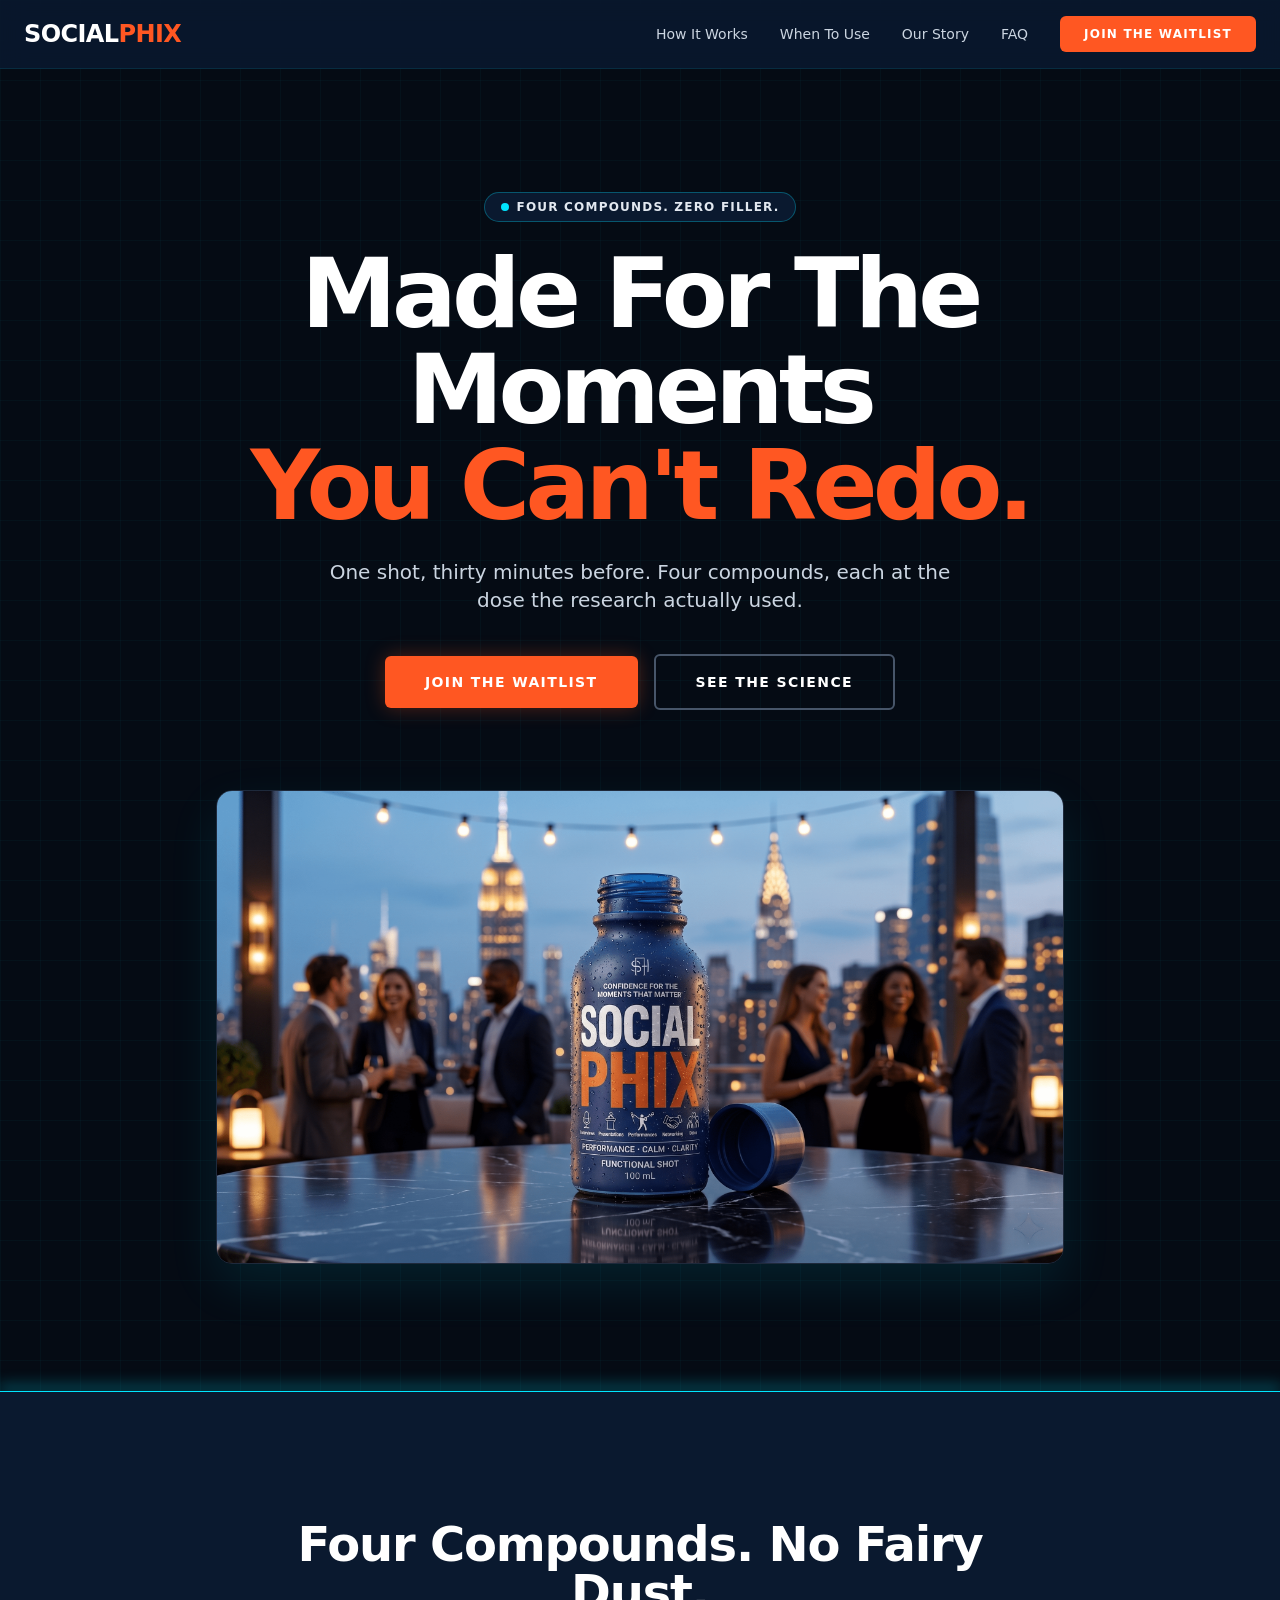
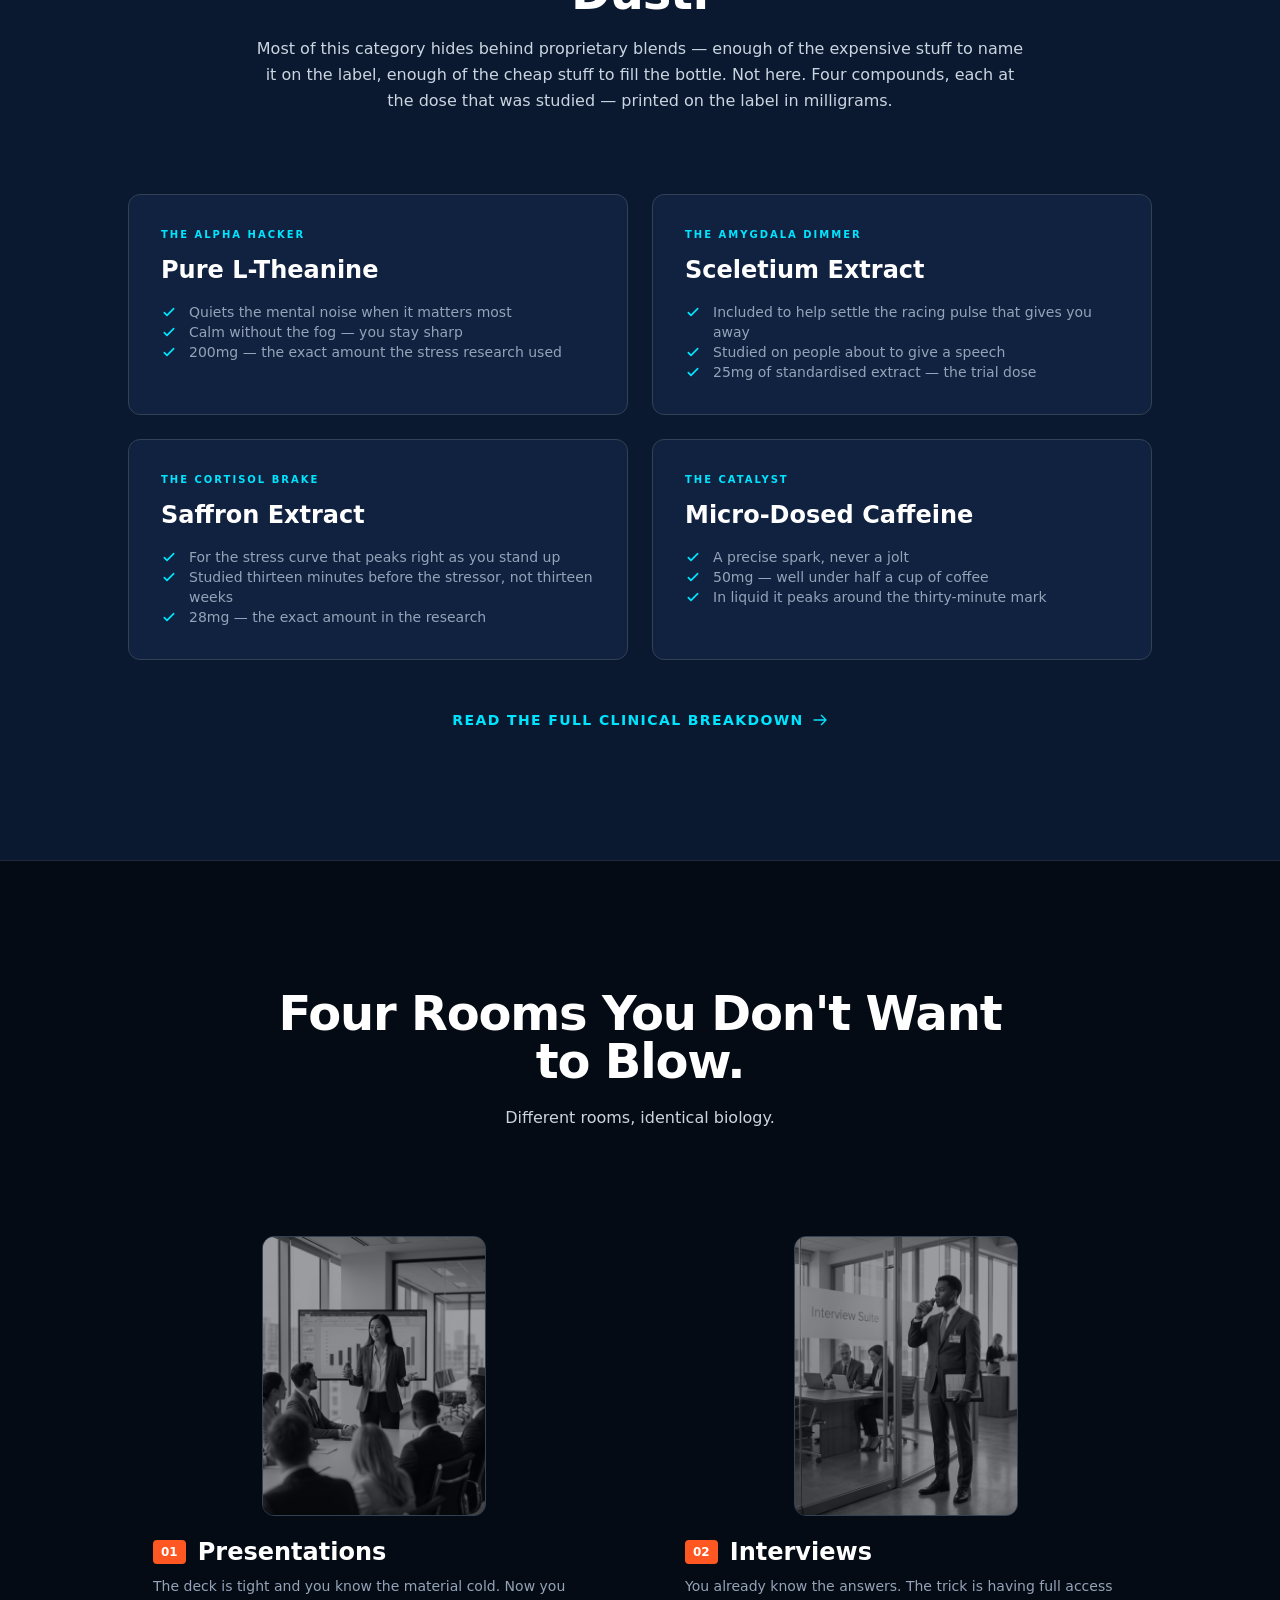
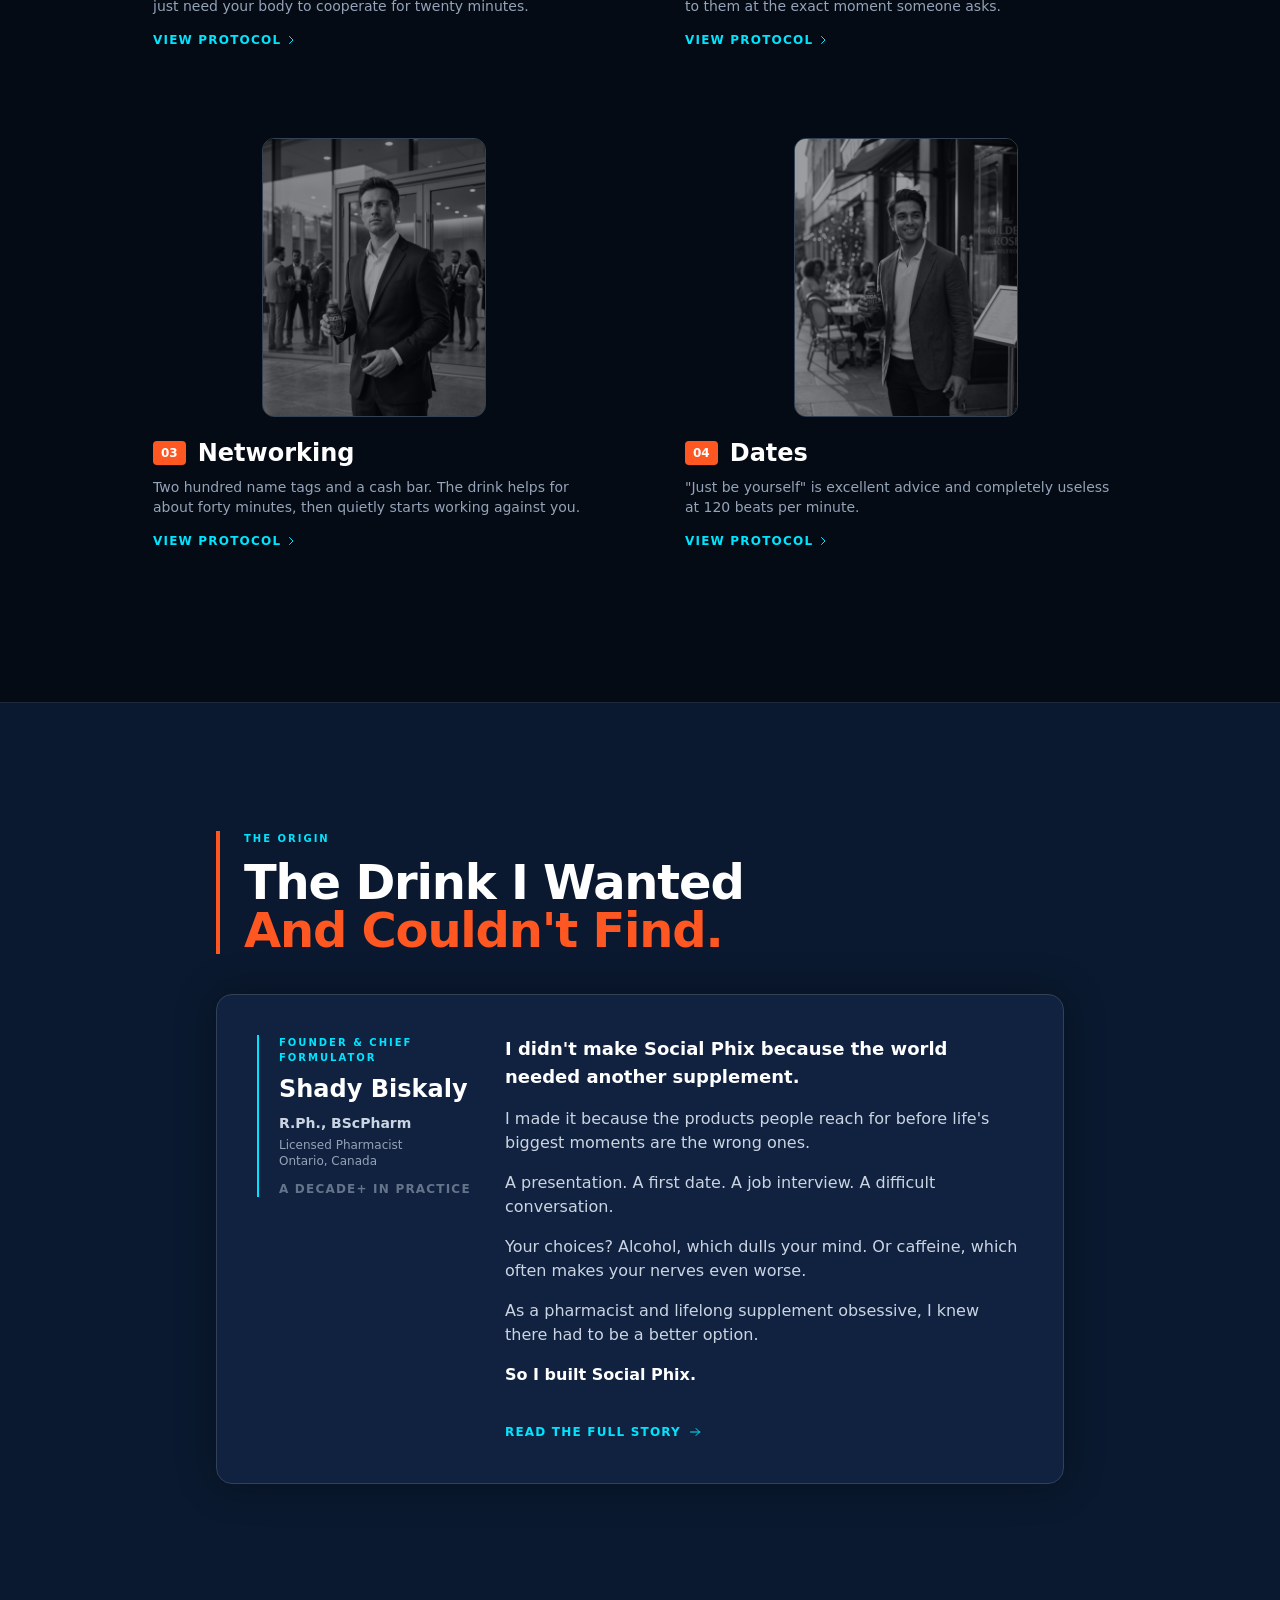
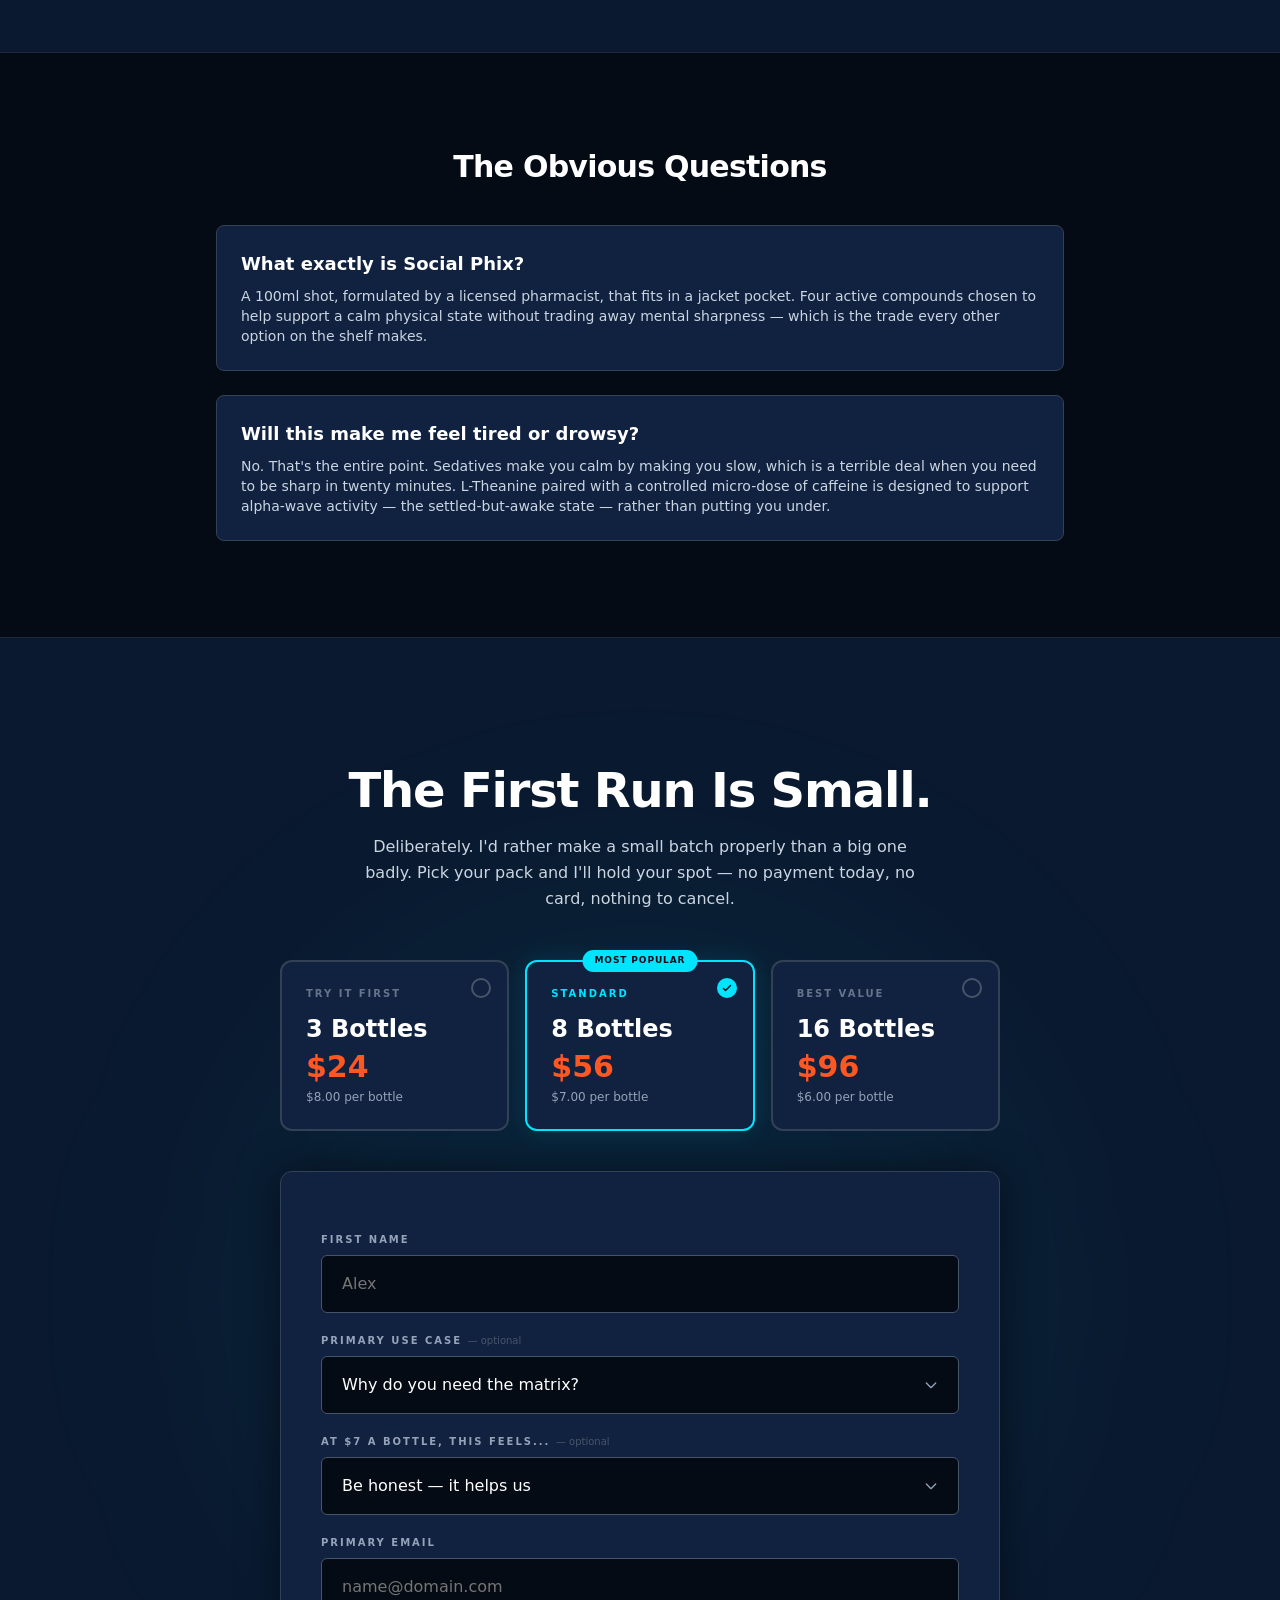
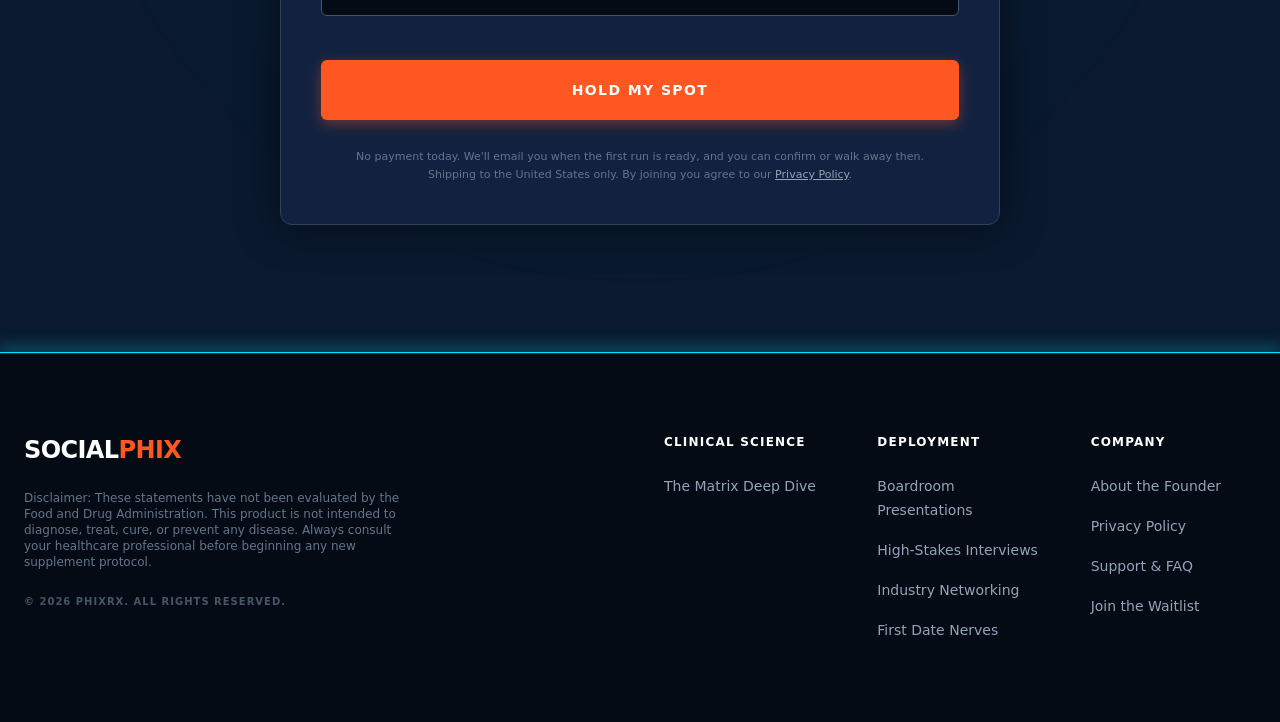
==== commit 83ef0869: "Add files via upload" ====
--- a/index.html
+++ b/index.html
@@ -306,13 +306,11 @@
                 </p>
             </div>
             
-            <!-- The anchor compound, alone and centred. Same card width as the
-                 rest — it just gets its own row. -->
-            <!-- Width is inline on purpose. 31.25rem is exactly one grid
-                 column: (max-w-5xl 64rem - gap-6 1.5rem) / 2. Inline means
-                 it can't be broken by a stale cached stylesheet. -->
-            <div class="max-w-5xl mx-auto mb-6" style="display:flex;justify-content:center;">
-                <div style="width:100%;max-width:31.25rem;">
+            <!-- Four compounds, one 2x2 grid — same alignment as the
+                 "Four Rooms" protocol cards below. md:grid-cols-2 and
+                 items-stretch are both in socialphix.css; nothing new was
+                 introduced here, so no CSS rebuild is needed. -->
+            <div class="grid grid-cols-1 md:grid-cols-2 gap-6 max-w-5xl mx-auto mb-12 items-stretch">
                 <div class="bg-brand-card p-6 sm:p-8 border border-slate-700 rounded-xl hover-lift reveal delay-100 flex flex-col">
                     <span class="text-[10px] font-bold tracking-[0.2em] text-accent-cyan block mb-3 uppercase">The Alpha Hacker</span>
                     <h3 class="font-heading text-2xl font-bold text-white mb-4">Pure L-Theanine</h3>
@@ -331,14 +329,7 @@
                         </li>
                     </ul>
                 </div>
-                </div>
-            </div>
-
-            <!-- Three supporting compounds. sm:grid-cols-3 is used deliberately:
-                 md:grid-cols-3 is NOT in socialphix.css and would silently fail
-                 against the static stylesheet. Do not "fix" this to md:. -->
-            <div class="grid grid-cols-1 sm:grid-cols-3 gap-6 max-w-5xl mx-auto mb-12 items-stretch">
-                <div class="bg-brand-card p-6 sm:p-8 border border-slate-700 rounded-xl hover-lift reveal delay-100 flex flex-col">
+                <div class="bg-brand-card p-6 sm:p-8 border border-slate-700 rounded-xl hover-lift reveal delay-200 flex flex-col">
                     <span class="text-[10px] font-bold tracking-[0.2em] text-accent-cyan block mb-3 uppercase">The Amygdala Dimmer</span>
                     <h3 class="font-heading text-2xl font-bold text-white mb-4">Sceletium Extract</h3>
                     <ul class="text-slate-400 text-sm leading-relaxed space-y-2.5">
@@ -356,7 +347,7 @@
                         </li>
                     </ul>
                 </div>
-                <div class="bg-brand-card p-6 sm:p-8 border border-slate-700 rounded-xl hover-lift reveal delay-200 flex flex-col">
+                <div class="bg-brand-card p-6 sm:p-8 border border-slate-700 rounded-xl hover-lift reveal delay-100 flex flex-col">
                     <span class="text-[10px] font-bold tracking-[0.2em] text-accent-cyan block mb-3 uppercase">The Cortisol Brake</span>
                     <h3 class="font-heading text-2xl font-bold text-white mb-4">Saffron Extract</h3>
                     <ul class="text-slate-400 text-sm leading-relaxed space-y-2.5">
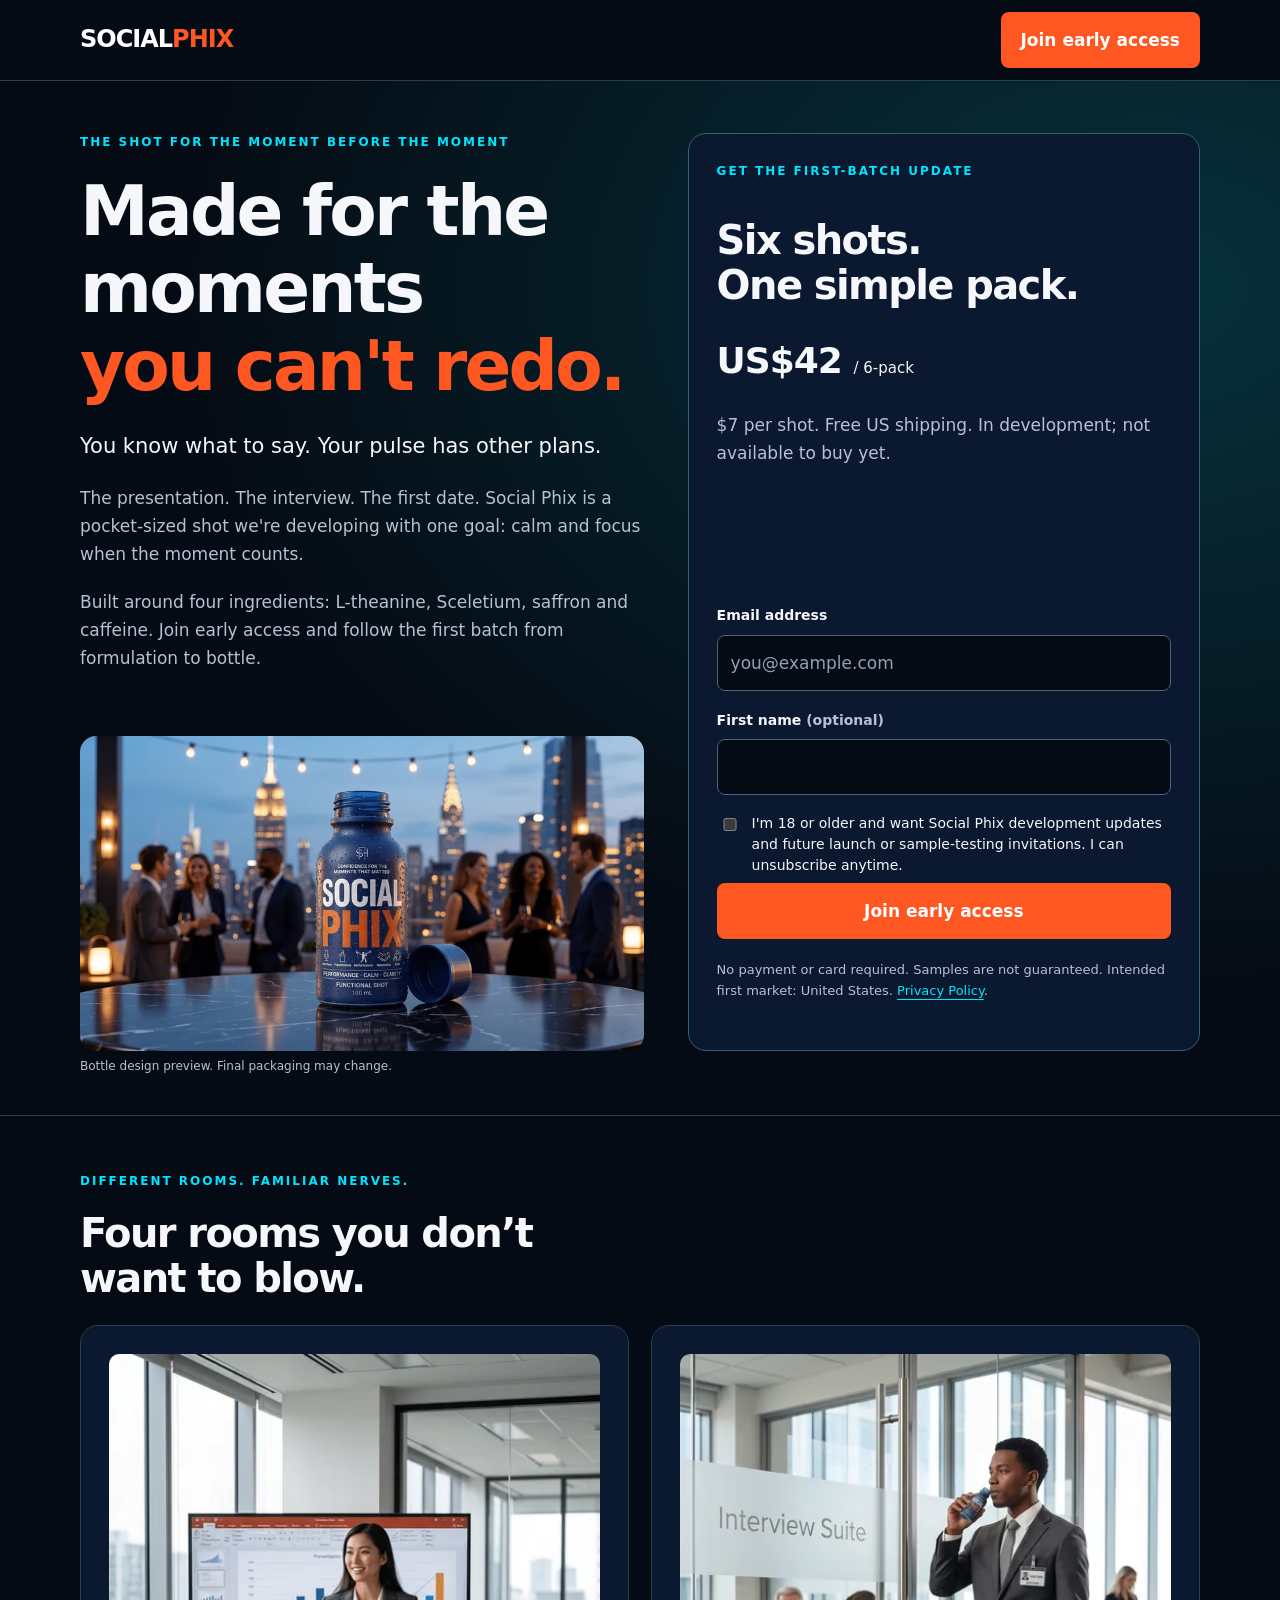
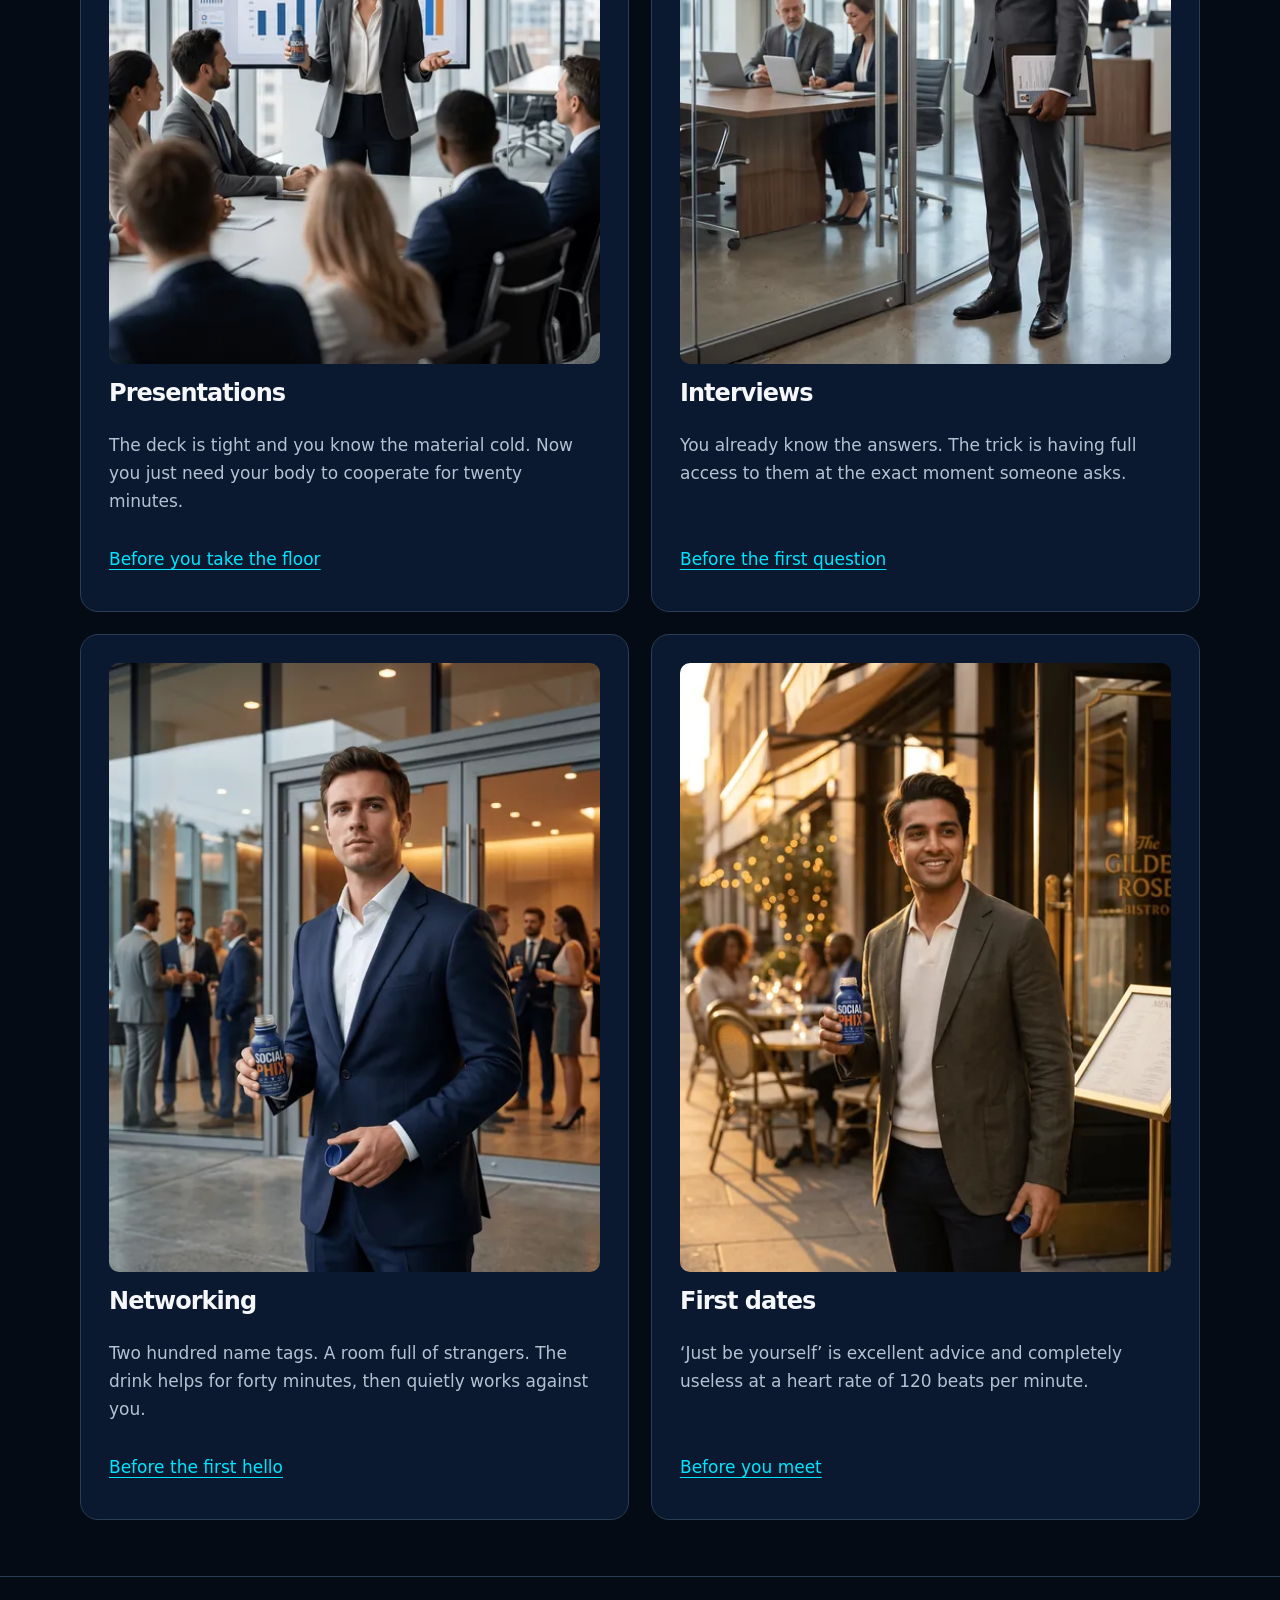
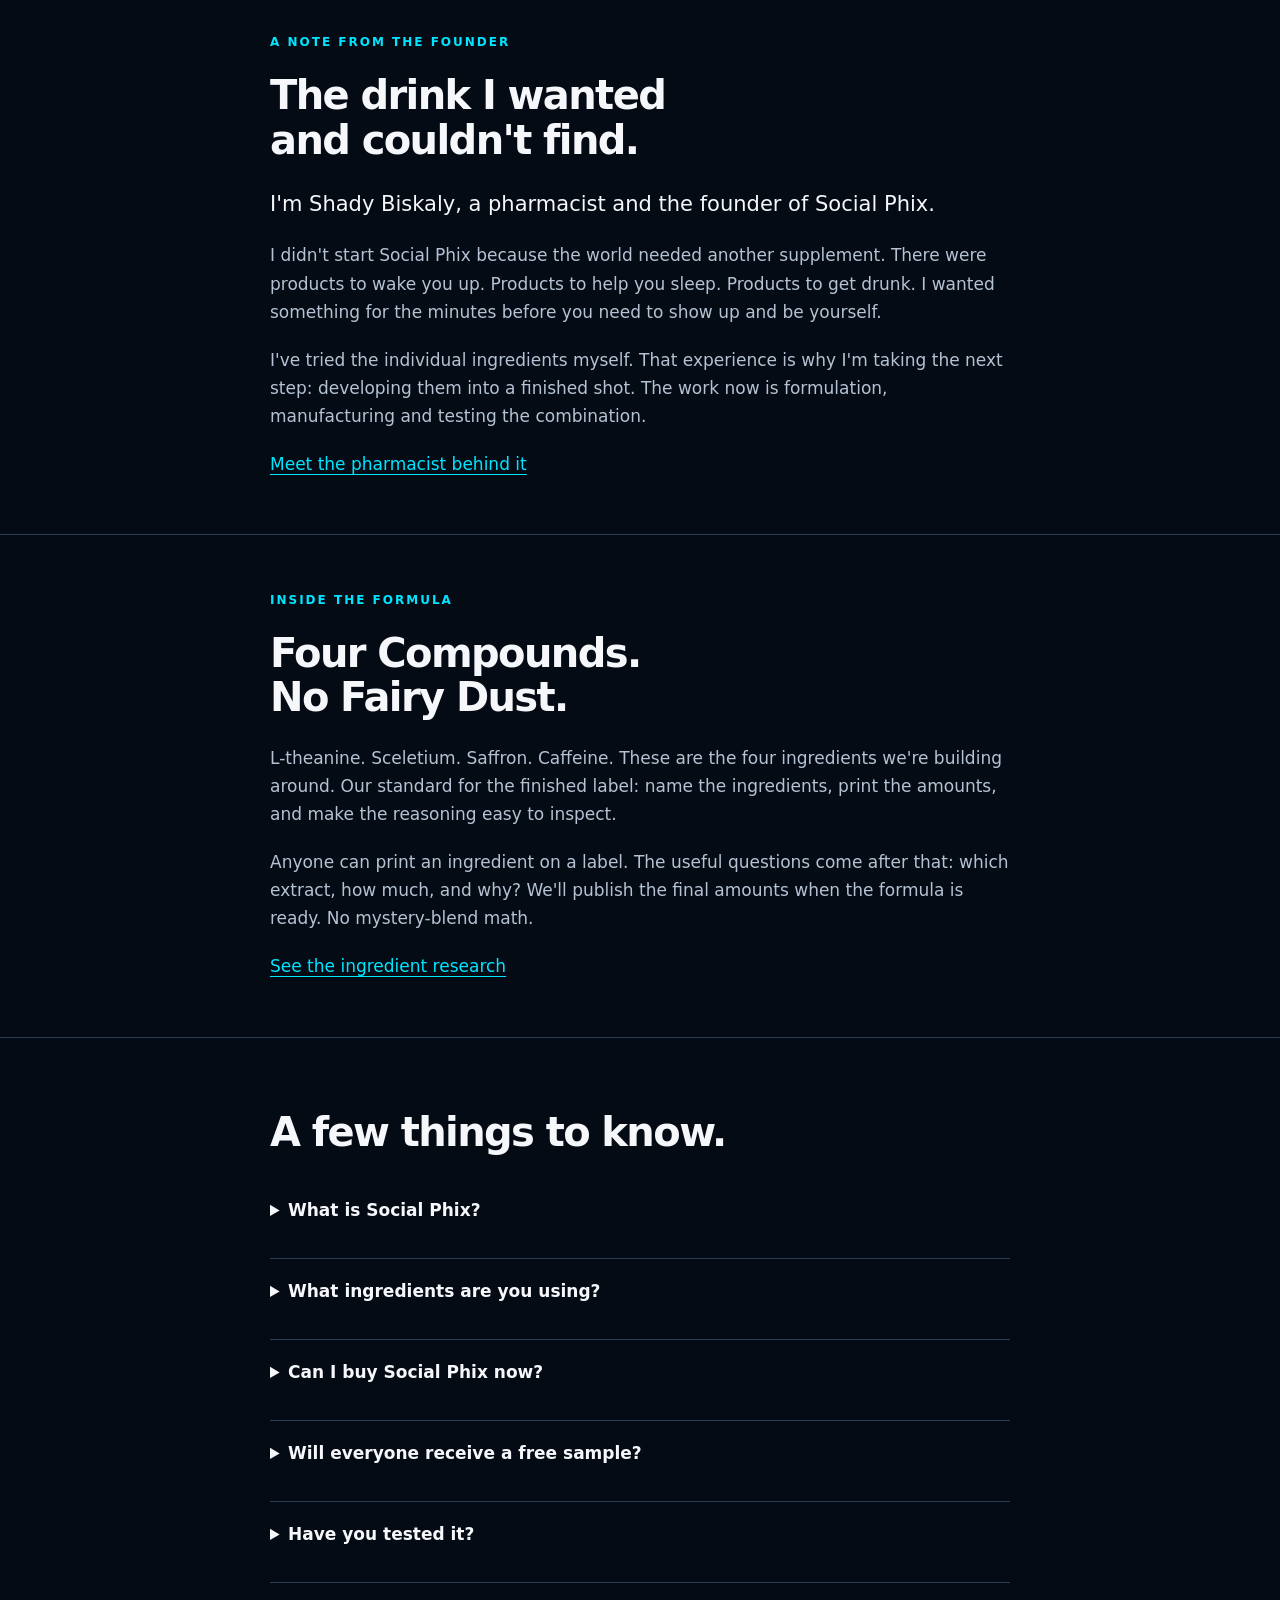
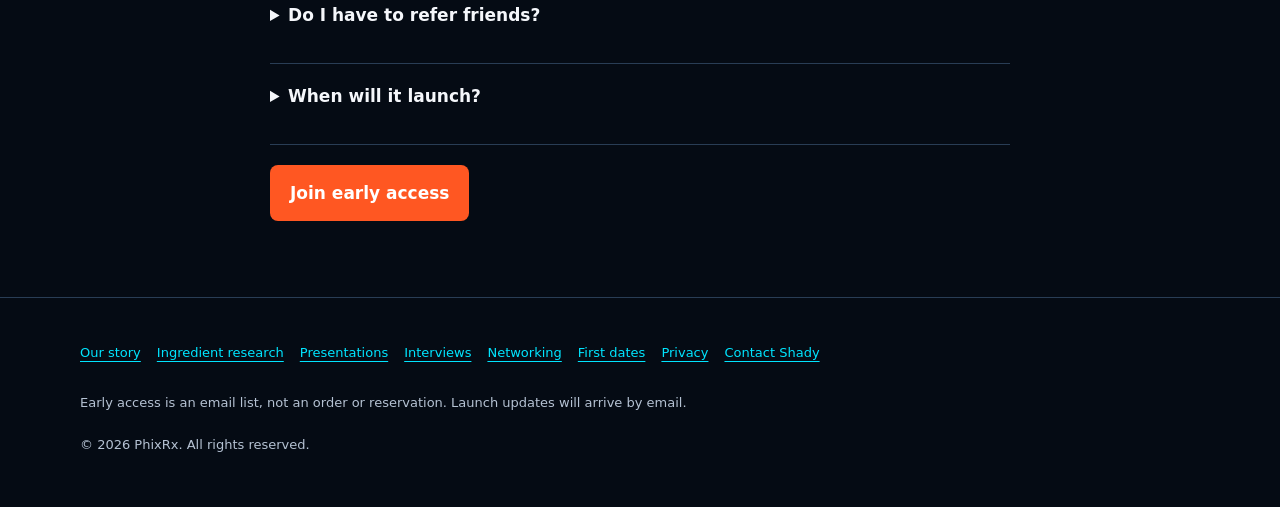
==== commit ce89ac8f: "Add files via upload" ====
--- a/index.html
+++ b/index.html
@@ -1,1092 +1,34 @@
-<!DOCTYPE html>
-<html lang="en" class="scroll-smooth">
-<head>
-    <!-- Security headers. A CSP restricts where scripts and styles may load
-         from, so an injected <script> from anywhere else simply won't run. -->
-    <meta http-equiv="Content-Security-Policy" content="default-src 'self'; script-src 'self' 'unsafe-inline' https://www.googletagmanager.com https://challenges.cloudflare.com; style-src 'self' 'unsafe-inline' https://fonts.googleapis.com; font-src https://fonts.gstatic.com; img-src 'self' data: https://raw.githubusercontent.com https://placehold.co https://www.google-analytics.com; connect-src 'self' https://*.workers.dev https://www.google-analytics.com https://region1.google-analytics.com; frame-src https://challenges.cloudflare.com; form-action 'self' https://*.workers.dev; base-uri 'self'; object-src 'none'; frame-ancestors 'none'; upgrade-insecure-requests">
-    <meta http-equiv="X-Content-Type-Options" content="nosniff">
-    <meta name="referrer" content="strict-origin-when-cross-origin">
-    <link rel="canonical" href="https://www.socialphix.com/" />
-    <link rel="icon" type="image/svg+xml" href="https://raw.githubusercontent.com/shadybiskaly/phixrx/refs/heads/main/logo.svg">
-    
-    <!-- Google tag (gtag.js) -->
-    <script async src="https://www.googletagmanager.com/gtag/js?id=G-111753TXDT"></script>
-    <script>
-      window.dataLayer = window.dataLayer || [];
-      function gtag(){dataLayer.push(arguments);}
-      gtag('js', new Date());
-      gtag('config', 'G-111753TXDT');
-    </script>
-
-    <!-- ============================================================
-         ONE THING TO EDIT ON THIS PAGE
-         Paste your Cloudflare Worker address between the quotes.
-         It looks like: https://socialphix-waitlist.yourname.workers.dev
-         The page will warn you loudly if you forget.
-         ============================================================ -->
-    <script>
-      window.SOCIALPHIX_WORKER = "https://socialphix-waitlist.shadybiskaly.workers.dev";
-    </script>
-
-    <meta charset="UTF-8">
-    <meta name="viewport" content="width=device-width, initial-scale=1.0">
-    <title>Social Phix | The Shot for When Your Body Panics and You Can't</title>
-    <meta name="description" content="The interview. The pitch. The first date. One 100ml shot, thirty minutes before — four compounds chosen to help you show up calm, quick and entirely yourself.">
-    <meta name="keywords" content="Social Phix, liquid confidence, performance focus supplement, pharmacist formulated focus, l-theanine, sceletium tortuosum, saffron extract, biohack focus">
-    
-    <!-- Open Graph tags to force Google to recognize the Brand Name -->
-    <meta property="og:site_name" content="Social Phix">
-    <meta property="og:title" content="Social Phix | The Shot for When Your Body Panics and You Can't">
-    <meta property="og:description" content="One 100ml shot, thirty minutes before the moments you can't redo. Four compounds, no proprietary blends, no filler.">
-    <meta property="og:url" content="https://www.socialphix.com/">
-    <meta property="og:image" content="https://www.socialphix.com/phix2.png">
-    <meta property="og:type" content="website">
-    
-    <!-- Twitter Card -->
-    <meta name="twitter:card" content="summary_large_image">
-    <meta name="twitter:title" content="Social Phix | The Shot for When Your Body Panics and You Can't">
-    <meta name="twitter:description" content="One 100ml shot, thirty minutes before the moments you can't redo. Four compounds, no proprietary blends, no filler.">
-    <meta name="twitter:image" content="https://www.socialphix.com/phix2.png">
-
-    <!-- Comprehensive SEO, GEO, AEO & Site Name Schema -->
-    <script type="application/ld+json">
-    [
-      {
-        "@context": "https://schema.org",
-        "@type": "WebSite",
-        "name": "Social Phix",
-        "alternateName": "SocialPhix",
-        "url": "https://www.socialphix.com/"
-      },
-      {
-        "@context": "https://schema.org",
-        "@type": "Organization",
-        "name": "Social Phix",
-        "legalName": "PhixRx",
-        "url": "https://www.socialphix.com/",
-        "logo": "https://www.socialphix.com/phix2.png",
-        "description": "Pharmacist-formulated functional wellness shots for high-pressure performance moments.",
-        "founder": {
-          "@type": "Person",
-          "name": "Shady Biskaly",
-          "jobTitle": "Founder & Chief Formulator",
-          "honorificSuffix": "R.Ph., BScPharm",
-          "hasCredential": [
-            {
-              "@type": "EducationalOccupationalCredential",
-              "credentialCategory": "professional license",
-              "name": "Registered Pharmacist (R.Ph.)",
-              "recognizedBy": {
-                "@type": "Organization",
-                "name": "Ontario College of Pharmacists"
-              }
-            },
-            {
-              "@type": "EducationalOccupationalCredential",
-              "credentialCategory": "degree",
-              "name": "Bachelor of Science in Pharmacy (BScPharm)"
-            }
-          ],
-          "worksFor": {
-            "@type": "Organization",
-            "name": "PhixRx"
-          }
-        }
-      },
-      {
-        "@context": "https://schema.org/",
-        "@type": "Product",
-        "name": "Social Phix",
-        "image": "https://www.socialphix.com/phix2.png",
-        "description": "A pharmacist-formulated 100ml functional shot featuring L-Theanine, Sceletium tortuosum extract, saffron extract and micro-dosed caffeine, designed to help support calm focus under pressure.",
-        "sku": "SP-100ML",
-        "category": "Dietary Supplement",
-        "brand": {
-          "@type": "Brand",
-          "name": "Social Phix"
-        },
-        "manufacturer": {
-          "@type": "Organization",
-          "name": "PhixRx"
-        },
-        "offers": {
-          "@type": "AggregateOffer",
-          "url": "https://www.socialphix.com/#preorder",
-          "priceCurrency": "USD",
-          "lowPrice": "24.00",
-          "highPrice": "96.00",
-          "offerCount": "3",
-          "availability": "https://schema.org/PreOrder"
-        }
-      },
-      {
-        "@context": "https://schema.org",
-        "@type": "FAQPage",
-        "mainEntity": [{
-          "@type": "Question",
-          "name": "What is Social Phix?",
-          "acceptedAnswer": {
-            "@type": "Answer",
-            "text": "Social Phix is a 100ml pharmacist-formulated functional wellness shot designed to help support calm confidence, social ease, and mental clarity during high-pressure moments."
-          }
-        }, {
-          "@type": "Question",
-          "name": "What are the ingredients in Social Phix?",
-          "acceptedAnswer": {
-            "@type": "Answer",
-            "text": "The clinical matrix includes pure L-theanine, standardised Sceletium tortuosum extract, standardised saffron extract and micro-dosed caffeine."
-          }
-        }, {
-          "@type": "Question",
-          "name": "Will Social Phix make me feel tired or drowsy?",
-          "acceptedAnswer": {
-            "@type": "Answer",
-            "text": "No. Instead of using traditional relaxants that can make you sleepy, Social Phix pairs L-Theanine with a precise micro-dose of caffeine. This combination is designed to help support your brain's alpha state, so you can feel composed, alert, and ready to execute."
-          }
-        }]
-      }
-    ]
-    </script>
-    
-    
-    <!-- Cloudflare Turnstile (bot protection). The worker verifies the
-         token server-side, which is what makes it actually do something. -->
-    <script src="https://challenges.cloudflare.com/turnstile/v0/api.js" async defer></script>
-
-    <!-- Tailwind CSS -->
-    <link rel="stylesheet" href="/socialphix.css">
-    
-    <!-- Modern Tech-Forward Google Fonts -->
-    <link rel="alternate" type="text/plain" href="/llms.txt" title="Plain-text summary for AI assistants">
-    <link rel="preload" href="/socialphix.css" as="style">
-    <link rel="preconnect" href="https://fonts.googleapis.com">
-    <link rel="preconnect" href="https://fonts.gstatic.com" crossorigin>
-    <link href="https://fonts.googleapis.com/css2?family=Inter:wght@300;400;500;600&family=Plus+Jakarta+Sans:wght@500;700;800&display=swap" rel="stylesheet">
-
-    <style>
-        body {
-            background-color: #0A192F;
-            color: #FFFFFF;
-            overflow-x: hidden;
-        }
-        
-        .glass-nav {
-            background: rgba(10, 25, 47, 0.85);
-            backdrop-filter: blur(12px);
-            -webkit-backdrop-filter: blur(12px);
-            border-bottom: 1px solid rgba(0, 229, 255, 0.1);
-        }
-
-        .cyan-glow-bottom {
-            position: relative;
-        }
-        .cyan-glow-bottom::after {
-            content: '';
-            position: absolute;
-            bottom: 0;
-            left: 0;
-            right: 0;
-            height: 1px;
-            background: #00E5FF;
-            box-shadow: 0 -2px 15px 2px rgba(0, 229, 255, 0.6);
-            z-index: 10;
-        }
-
-        .hover-lift {
-            transition: all 0.3s cubic-bezier(0.4, 0, 0.2, 1);
-        }
-        
-        .hover-lift:hover {
-            box-shadow: 0 12px 30px -5px rgba(0, 229, 255, 0.15);
-            border-color: rgba(0, 229, 255, 0.5);
-            transform: translateY(-4px);
-        }
-
-        .reveal {
-            opacity: 0;
-            transform: translateY(30px);
-            transition: all 0.8s cubic-bezier(0.5, 0, 0, 1);
-        }
-        
-        .reveal.active {
-            opacity: 1;
-            transform: translateY(0);
-        }
-
-        .delay-100 { transition-delay: 100ms; }
-        .delay-200 { transition-delay: 200ms; }
-        .delay-300 { transition-delay: 300ms; }
-        
-        .bg-grid {
-            position: absolute;
-            width: 100%;
-            height: 100%;
-            background-image: linear-gradient(rgba(0, 229, 255, 0.03) 1px, transparent 1px),
-                              linear-gradient(90deg, rgba(0, 229, 255, 0.03) 1px, transparent 1px);
-            background-size: 40px 40px;
-            top: 0;
-            left: 0;
-            z-index: 0;
-            pointer-events: none;
-        }
-    </style>
-</head>
-<body class="antialiased font-sans">
-
-
-
-    <!-- Glassmorphic Navigation -->
-    <nav class="glass-nav fixed w-full top-0 z-50 px-6 py-4 transition-all">
-        <div class="max-w-7xl mx-auto flex justify-between items-center">
-            <div class="font-heading text-2xl font-extrabold tracking-tight text-white">
-                SOCIAL<span class="text-accent-orange">PHIX</span>
-            </div>
-            <div class="flex items-center space-x-8">
-                <!-- Menu: desktop only. Won't fit on a phone. -->
-                <div class="hidden md:flex items-center space-x-8">
-                    <a href="#formula" class="text-sm font-medium text-slate-300 hover:text-accent-cyan transition">How It Works</a>
-                    <a href="#protocol" class="text-sm font-medium text-slate-300 hover:text-accent-cyan transition">When To Use</a>
-                    <a href="#story" class="text-sm font-medium text-slate-300 hover:text-accent-cyan transition">Our Story</a>
-                    <a href="#faq" class="text-sm font-medium text-slate-300 hover:text-accent-cyan transition">FAQ</a>
-                </div>
-
-                <!-- The one CTA, at every screen size -->
-                <a href="#preorder" class="text-xs font-bold tracking-widest uppercase bg-accent-orange text-white px-5 py-3 md:px-6 md:py-2.5 rounded-md hover:bg-accent-orange-hover transition duration-300 whitespace-nowrap">
-                    Join the Waitlist
-                </a>
-            </div>
-        </div>
-    </nav>
-
-    <!-- Hero Section -->
-    <header class="cyan-glow-bottom relative pt-28 pb-16 md:pt-32 md:pb-24 lg:pt-48 lg:pb-32 overflow-hidden flex flex-col items-center justify-center bg-brand-bg">
-        <div class="bg-grid"></div>
-        <div class="max-w-5xl mx-auto px-6 text-center relative z-10 reveal active">
-            <div class="inline-block mb-6 border border-accent-cyan/30 rounded-full px-4 py-1.5 bg-brand-surface">
-                <span class="text-xs font-bold tracking-widest uppercase text-slate-200 flex items-center gap-2">
-                    <span class="w-2 h-2 rounded-full bg-accent-cyan animate-pulse"></span>
-                    Four Compounds. Zero Filler.
-                </span>
-            </div>
-            
-            <h1 class="font-heading text-4xl sm:text-6xl lg:text-8xl font-extrabold tracking-tighter text-white mb-6 leading-[1.05]">
-                Made For The Moments<br/>
-                <span class="text-accent-orange">You Can't Redo.</span>
-            </h1>
-            
-            <p class="font-sans text-base sm:text-xl font-normal text-slate-300 max-w-2xl mx-auto mb-10 leading-relaxed">
-                One shot, thirty minutes before. Four compounds, each at the dose the research actually used.
-            </p>
-            
-            <div class="flex flex-col sm:flex-row justify-center items-center gap-4">
-                <a href="#preorder" class="w-full sm:w-auto px-10 py-4 text-sm font-bold tracking-widest uppercase rounded-md text-white bg-accent-orange hover:bg-accent-orange-hover shadow-[0_0_20px_rgba(255,87,34,0.3)] transition-all duration-300">
-                    Join the Waitlist
-                </a>
-                <a href="#formula" class="w-full sm:w-auto px-10 py-4 border-2 border-slate-600 text-sm font-bold tracking-widest uppercase rounded-md text-white hover:border-accent-cyan hover:text-accent-cyan transition-all duration-300">
-                    See The Science
-                </a>
-            </div>
-        </div>
-
-        <div class="mt-20 max-w-4xl mx-auto px-6 relative z-10 reveal delay-200 active">
-            <img src="phix2.png" alt="Social Phix 100ml pharmacist-formulated functional shot bottle" 
-                 class="w-full h-auto rounded-2xl shadow-[0_20px_50px_rgba(0,229,255,0.1)] border border-slate-800"
-                 onerror="this.onerror=null;this.src='https://placehold.co/1024x600/050B14/FFFFFF?text=Social+Phix+100ml+Shot'"
-            >
-        </div>
-    </header>
-
-    <!-- The Formula Section -->
-    <section id="formula" class="py-20 md:py-32 bg-brand-surface relative border-b border-slate-800">
-        <div class="max-w-7xl mx-auto px-6">
-            <div class="text-center max-w-3xl mx-auto mb-20 reveal">
-                <h2 class="font-heading text-3xl sm:text-5xl font-extrabold text-white mb-5 tracking-tight">Four Compounds. No Fairy Dust.</h2>
-                <p class="text-slate-300 font-normal leading-relaxed">
-                    Most of this category hides behind proprietary blends — enough of the expensive stuff to name it on the label, enough of the cheap stuff to fill the bottle. Not here. Four compounds, each at the dose that was studied — printed on the label in milligrams.
-                </p>
-            </div>
-            
-            <!-- Four compounds, one 2x2 grid — same alignment as the
-                 "Four Rooms" protocol cards below. md:grid-cols-2 and
-                 items-stretch are both in socialphix.css; nothing new was
-                 introduced here, so no CSS rebuild is needed. -->
-            <div class="grid grid-cols-1 md:grid-cols-2 gap-6 max-w-5xl mx-auto mb-12 items-stretch">
-                <div class="bg-brand-card p-6 sm:p-8 border border-slate-700 rounded-xl hover-lift reveal delay-100 flex flex-col">
-                    <span class="text-[10px] font-bold tracking-[0.2em] text-accent-cyan block mb-3 uppercase">The Alpha Hacker</span>
-                    <h3 class="font-heading text-2xl font-bold text-white mb-4">Pure L-Theanine</h3>
-                    <ul class="text-slate-400 text-sm leading-relaxed space-y-2.5">
-                        <li class="flex items-start gap-3">
-                            <svg class="w-4 h-4 text-accent-cyan flex-shrink-0 mt-0.5" fill="none" stroke="currentColor" stroke-width="2.5" viewBox="0 0 24 24"><path stroke-linecap="round" stroke-linejoin="round" d="M5 13l4 4L19 7"></path></svg>
-                            <span>Quiets the mental noise when it matters most</span>
-                        </li>
-                        <li class="flex items-start gap-3">
-                            <svg class="w-4 h-4 text-accent-cyan flex-shrink-0 mt-0.5" fill="none" stroke="currentColor" stroke-width="2.5" viewBox="0 0 24 24"><path stroke-linecap="round" stroke-linejoin="round" d="M5 13l4 4L19 7"></path></svg>
-                            <span>Calm without the fog — you stay sharp</span>
-                        </li>
-                        <li class="flex items-start gap-3">
-                            <svg class="w-4 h-4 text-accent-cyan flex-shrink-0 mt-0.5" fill="none" stroke="currentColor" stroke-width="2.5" viewBox="0 0 24 24"><path stroke-linecap="round" stroke-linejoin="round" d="M5 13l4 4L19 7"></path></svg>
-                            <span>200mg — the exact amount the stress research used</span>
-                        </li>
-                    </ul>
-                </div>
-                <div class="bg-brand-card p-6 sm:p-8 border border-slate-700 rounded-xl hover-lift reveal delay-200 flex flex-col">
-                    <span class="text-[10px] font-bold tracking-[0.2em] text-accent-cyan block mb-3 uppercase">The Amygdala Dimmer</span>
-                    <h3 class="font-heading text-2xl font-bold text-white mb-4">Sceletium Extract</h3>
-                    <ul class="text-slate-400 text-sm leading-relaxed space-y-2.5">
-                        <li class="flex items-start gap-3">
-                            <svg class="w-4 h-4 text-accent-cyan flex-shrink-0 mt-0.5" fill="none" stroke="currentColor" stroke-width="2.5" viewBox="0 0 24 24"><path stroke-linecap="round" stroke-linejoin="round" d="M5 13l4 4L19 7"></path></svg>
-                            <span>Included to help settle the racing pulse that gives you away</span>
-                        </li>
-                        <li class="flex items-start gap-3">
-                            <svg class="w-4 h-4 text-accent-cyan flex-shrink-0 mt-0.5" fill="none" stroke="currentColor" stroke-width="2.5" viewBox="0 0 24 24"><path stroke-linecap="round" stroke-linejoin="round" d="M5 13l4 4L19 7"></path></svg>
-                            <span>Studied on people about to give a speech</span>
-                        </li>
-                        <li class="flex items-start gap-3">
-                            <svg class="w-4 h-4 text-accent-cyan flex-shrink-0 mt-0.5" fill="none" stroke="currentColor" stroke-width="2.5" viewBox="0 0 24 24"><path stroke-linecap="round" stroke-linejoin="round" d="M5 13l4 4L19 7"></path></svg>
-                            <span>25mg of standardised extract — the trial dose</span>
-                        </li>
-                    </ul>
-                </div>
-                <div class="bg-brand-card p-6 sm:p-8 border border-slate-700 rounded-xl hover-lift reveal delay-100 flex flex-col">
-                    <span class="text-[10px] font-bold tracking-[0.2em] text-accent-cyan block mb-3 uppercase">The Cortisol Brake</span>
-                    <h3 class="font-heading text-2xl font-bold text-white mb-4">Saffron Extract</h3>
-                    <ul class="text-slate-400 text-sm leading-relaxed space-y-2.5">
-                        <li class="flex items-start gap-3">
-                            <svg class="w-4 h-4 text-accent-cyan flex-shrink-0 mt-0.5" fill="none" stroke="currentColor" stroke-width="2.5" viewBox="0 0 24 24"><path stroke-linecap="round" stroke-linejoin="round" d="M5 13l4 4L19 7"></path></svg>
-                            <span>For the stress curve that peaks right as you stand up</span>
-                        </li>
-                        <li class="flex items-start gap-3">
-                            <svg class="w-4 h-4 text-accent-cyan flex-shrink-0 mt-0.5" fill="none" stroke="currentColor" stroke-width="2.5" viewBox="0 0 24 24"><path stroke-linecap="round" stroke-linejoin="round" d="M5 13l4 4L19 7"></path></svg>
-                            <span>Studied thirteen minutes before the stressor, not thirteen weeks</span>
-                        </li>
-                        <li class="flex items-start gap-3">
-                            <svg class="w-4 h-4 text-accent-cyan flex-shrink-0 mt-0.5" fill="none" stroke="currentColor" stroke-width="2.5" viewBox="0 0 24 24"><path stroke-linecap="round" stroke-linejoin="round" d="M5 13l4 4L19 7"></path></svg>
-                            <span>28mg — the exact amount in the research</span>
-                        </li>
-                    </ul>
-                </div>
-                <div class="bg-brand-card p-6 sm:p-8 border border-slate-700 rounded-xl hover-lift reveal delay-200 flex flex-col">
-                    <span class="text-[10px] font-bold tracking-[0.2em] text-accent-cyan block mb-3 uppercase">The Catalyst</span>
-                    <h3 class="font-heading text-2xl font-bold text-white mb-4">Micro-Dosed Caffeine</h3>
-                    <ul class="text-slate-400 text-sm leading-relaxed space-y-2.5">
-                        <li class="flex items-start gap-3">
-                            <svg class="w-4 h-4 text-accent-cyan flex-shrink-0 mt-0.5" fill="none" stroke="currentColor" stroke-width="2.5" viewBox="0 0 24 24"><path stroke-linecap="round" stroke-linejoin="round" d="M5 13l4 4L19 7"></path></svg>
-                            <span>A precise spark, never a jolt</span>
-                        </li>
-                        <li class="flex items-start gap-3">
-                            <svg class="w-4 h-4 text-accent-cyan flex-shrink-0 mt-0.5" fill="none" stroke="currentColor" stroke-width="2.5" viewBox="0 0 24 24"><path stroke-linecap="round" stroke-linejoin="round" d="M5 13l4 4L19 7"></path></svg>
-                            <span>50mg — well under half a cup of coffee</span>
-                        </li>
-                        <li class="flex items-start gap-3">
-                            <svg class="w-4 h-4 text-accent-cyan flex-shrink-0 mt-0.5" fill="none" stroke="currentColor" stroke-width="2.5" viewBox="0 0 24 24"><path stroke-linecap="round" stroke-linejoin="round" d="M5 13l4 4L19 7"></path></svg>
-                            <span>In liquid it peaks around the thirty-minute mark</span>
-                        </li>
-                    </ul>
-                </div>
-            </div>
-
-            <!-- Link to the Science Page -->
-            <div class="text-center reveal">
-                <a href="science.html" class="inline-flex items-center gap-2 text-accent-cyan hover:text-white font-bold text-sm tracking-widest uppercase transition-colors">
-                    Read The Full Clinical Breakdown 
-                    <svg class="w-4 h-4" fill="none" stroke="currentColor" viewBox="0 0 24 24" xmlns="http://www.w3.org/2000/svg"><path stroke-linecap="round" stroke-linejoin="round" stroke-width="2" d="M14 5l7 7m0 0l-7 7m7-7H3"></path></svg>
-                </a>
-            </div>
-        </div>
-    </section>
-
-    <!-- Operational Protocols (Now Linked to Specific Pages) -->
-    <section id="protocol" class="py-20 md:py-32 bg-brand-bg relative border-b border-slate-800">
-        <div class="max-w-7xl mx-auto px-6">
-            <div class="text-center max-w-3xl mx-auto mb-20 reveal">
-                <h2 class="font-heading text-3xl sm:text-5xl font-extrabold text-white tracking-tight mb-5">Four Rooms You Don't Want to Blow.</h2>
-                <p class="text-slate-300 leading-relaxed">Different rooms, identical biology.</p>
-            </div>
-            
-            <div class="grid grid-cols-1 md:grid-cols-2 gap-10 max-w-5xl mx-auto">
-                
-                <!-- 01 Presentations (Linked) -->
-                <a href="presentation-anxiety.html" class="block group reveal delay-200 p-6 rounded-2xl hover:bg-brand-surface border border-transparent hover:border-slate-700 transition-all duration-300">
-                    <div class="w-32 sm:w-56 mx-auto overflow-hidden rounded-xl mb-5 relative border border-slate-700">
-                        <div class="absolute inset-0 bg-brand-bg/40 group-hover:bg-transparent transition duration-500 z-10 pointer-events-none"></div>
-                        <img src="presentation.png" alt="Boardroom Presentations protocol" 
-                             class="w-full aspect-[4/5] object-cover object-center transform group-hover:scale-105 transition duration-700 filter grayscale group-hover:grayscale-0"
-                             onerror="this.onerror=null;this.src='https://placehold.co/800x1000/112240/FFFFFF?text=Presentations'">
-                    </div>
-                    <div class="flex items-center gap-3 mb-2">
-                        <span class="bg-accent-orange text-white text-xs font-bold px-2 py-1 rounded">01</span>
-                        <h3 class="font-heading text-2xl font-bold text-white group-hover:text-accent-cyan transition-colors">Presentations</h3>
-                    </div>
-                    <p class="text-slate-400 text-sm leading-relaxed mb-4">The deck is tight and you know the material cold. Now you just need your body to cooperate for twenty minutes.</p>
-                    <span class="text-accent-cyan text-xs font-bold uppercase tracking-widest flex items-center gap-1">View Protocol <svg class="w-3 h-3" fill="none" stroke="currentColor" viewBox="0 0 24 24"><path stroke-linecap="round" stroke-linejoin="round" stroke-width="2" d="M9 5l7 7-7 7"></path></svg></span>
-                </a>
-
-                <!-- 02 Interviews (Linked) -->
-                <a href="interview-prep.html" class="block group reveal delay-100 p-6 rounded-2xl hover:bg-brand-surface border border-transparent hover:border-slate-700 transition-all duration-300">
-                    <div class="w-32 sm:w-56 mx-auto overflow-hidden rounded-xl mb-5 relative border border-slate-700">
-                        <div class="absolute inset-0 bg-brand-bg/40 group-hover:bg-transparent transition duration-500 z-10 pointer-events-none"></div>
-                        <img src="interview.png" alt="Executive Interview Preparation protocol" 
-                             class="w-full aspect-[4/5] object-cover object-center transform group-hover:scale-105 transition duration-700 filter grayscale group-hover:grayscale-0"
-                             onerror="this.onerror=null;this.src='https://placehold.co/800x1000/112240/FFFFFF?text=Interviews'">
-                    </div>
-                    <div class="flex items-center gap-3 mb-2">
-                        <span class="bg-accent-orange text-white text-xs font-bold px-2 py-1 rounded">02</span>
-                        <h3 class="font-heading text-2xl font-bold text-white group-hover:text-accent-cyan transition-colors">Interviews</h3>
-                    </div>
-                    <p class="text-slate-400 text-sm leading-relaxed mb-4">You already know the answers. The trick is having full access to them at the exact moment someone asks.</p>
-
-                    <span class="text-accent-cyan text-xs font-bold uppercase tracking-widest flex items-center gap-1">View Protocol <svg class="w-3 h-3" fill="none" stroke="currentColor" viewBox="0 0 24 24"><path stroke-linecap="round" stroke-linejoin="round" stroke-width="2" d="M9 5l7 7-7 7"></path></svg></span>
-                </a>
-
-                <!-- 03 Networking (Linked) -->
-                <a href="networking-confidence.html" class="block group reveal delay-100 p-6 rounded-2xl hover:bg-brand-surface border border-transparent hover:border-slate-700 transition-all duration-300">
-                    <div class="w-32 sm:w-56 mx-auto overflow-hidden rounded-xl mb-5 relative border border-slate-700">
-                        <div class="absolute inset-0 bg-brand-bg/40 group-hover:bg-transparent transition duration-500 z-10 pointer-events-none"></div>
-                        <img src="networking.png" alt="Industry Networking protocol" 
-                             class="w-full aspect-[4/5] object-cover object-center transform group-hover:scale-105 transition duration-700 filter grayscale group-hover:grayscale-0"
-                             onerror="this.onerror=null;this.src='https://placehold.co/800x1000/112240/FFFFFF?text=Networking'">
-                    </div>
-                    <div class="flex items-center gap-3 mb-2">
-                        <span class="bg-accent-orange text-white text-xs font-bold px-2 py-1 rounded">03</span>
-                        <h3 class="font-heading text-2xl font-bold text-white group-hover:text-accent-cyan transition-colors">Networking</h3>
-                    </div>
-                    <p class="text-slate-400 text-sm leading-relaxed mb-4">Two hundred name tags and a cash bar. The drink helps for about forty minutes, then quietly starts working against you.</p>
-                    <span class="text-accent-cyan text-xs font-bold uppercase tracking-widest flex items-center gap-1">View Protocol <svg class="w-3 h-3" fill="none" stroke="currentColor" viewBox="0 0 24 24"><path stroke-linecap="round" stroke-linejoin="round" stroke-width="2" d="M9 5l7 7-7 7"></path></svg></span>
-                </a>
-
-                <!-- 04 Dates (Linked) -->
-                <a href="first-date-nerves.html" class="block group reveal delay-200 p-6 rounded-2xl hover:bg-brand-surface border border-transparent hover:border-slate-700 transition-all duration-300">
-                    <div class="w-32 sm:w-56 mx-auto overflow-hidden rounded-xl mb-5 relative border border-slate-700">
-                        <div class="absolute inset-0 bg-brand-bg/40 group-hover:bg-transparent transition duration-500 z-10 pointer-events-none"></div>
-                        <img src="dates.png" alt="High Stakes Dates protocol" 
-                             class="w-full aspect-[4/5] object-cover object-center transform group-hover:scale-105 transition duration-700 filter grayscale group-hover:grayscale-0"
-                             onerror="this.onerror=null;this.src='https://placehold.co/800x1000/112240/FFFFFF?text=Dates'">
-                    </div>
-                    <div class="flex items-center gap-3 mb-2">
-                        <span class="bg-accent-orange text-white text-xs font-bold px-2 py-1 rounded">04</span>
-                        <h3 class="font-heading text-2xl font-bold text-white group-hover:text-accent-cyan transition-colors">Dates</h3>
-                    </div>
-                    <p class="text-slate-400 text-sm leading-relaxed mb-4">"Just be yourself" is excellent advice and completely useless at 120 beats per minute.</p>
-                    <span class="text-accent-cyan text-xs font-bold uppercase tracking-widest flex items-center gap-1">View Protocol <svg class="w-3 h-3" fill="none" stroke="currentColor" viewBox="0 0 24 24"><path stroke-linecap="round" stroke-linejoin="round" stroke-width="2" d="M9 5l7 7-7 7"></path></svg></span>
-                </a>
-
-            </div>
-        </div>
-    </section>
-
-    <!-- Our Story Section -->
-    <section id="story" class="py-20 md:py-32 bg-brand-surface relative border-b border-slate-800">
-        <div class="max-w-4xl mx-auto px-6 reveal">
-            <div class="border-l-4 border-accent-orange pl-6 mb-10">
-                <span class="text-[10px] font-bold tracking-[0.2em] text-accent-cyan uppercase mb-3 block">The Origin</span>
-                <h2 class="font-heading text-3xl sm:text-5xl font-extrabold text-white tracking-tight">The Drink I Wanted<br/><span class="text-accent-orange">And Couldn't Find.</span></h2>
-            </div>
-            
-            <!-- Founder Card -->
-            <div class="bg-brand-card p-8 sm:p-10 rounded-2xl border border-slate-700 mb-10 shadow-[0_0_40px_rgba(0,0,0,0.3)]">
-                <div class="flex flex-col sm:flex-row sm:items-start gap-6">
-                    <!-- Credentials Column -->
-                    <div class="sm:w-56 sm:flex-shrink-0 border-l-2 border-accent-cyan pl-5">
-                        <span class="text-[10px] font-bold tracking-[0.2em] text-accent-cyan uppercase block mb-2">Founder & Chief Formulator</span>
-                        <h3 class="font-heading text-2xl font-extrabold text-white mb-2 leading-tight">Shady Biskaly</h3>
-                        <p class="text-sm text-slate-300 font-semibold mb-1">R.Ph., BScPharm</p>
-                        <p class="text-xs text-slate-400 leading-relaxed">Licensed Pharmacist<br/>Ontario, Canada</p>
-                        <p class="text-xs text-slate-500 mt-3 font-semibold uppercase tracking-widest">A Decade+ in Practice</p>
-                    </div>
-
-                    <!-- Bio Column -->
-                    <div class="flex-1 space-y-4 text-sm sm:text-base text-slate-300 leading-relaxed">
-                        <p class="font-heading text-lg font-bold text-white">I didn't make Social Phix because the world needed another supplement.</p>
-                        <p>I made it because the products people reach for before life's biggest moments are the wrong ones.</p>
-                        <p>A presentation. A first date. A job interview. A difficult conversation.</p>
-                        <p>Your choices? Alcohol, which dulls your mind. Or caffeine, which often makes your nerves even worse.</p>
-                        <p>As a pharmacist and lifelong supplement obsessive, I knew there had to be a better option.</p>
-                        <p class="text-white font-semibold">So I built Social Phix.</p>
-                        <div class="pt-4">
-                            <a href="about.html" class="inline-flex items-center gap-2 text-accent-cyan hover:text-white font-bold text-xs tracking-widest uppercase transition-colors">
-                                Read the Full Story
-                                <svg class="w-3 h-3" fill="none" stroke="currentColor" viewBox="0 0 24 24"><path stroke-linecap="round" stroke-linejoin="round" stroke-width="2" d="M14 5l7 7m0 0l-7 7m7-7H3"></path></svg>
-                            </a>
-                        </div>
-                    </div>
-                </div>
-            </div>
-
-
-        </div>
-    </section>
-
-    <!-- Semantic FAQ Section -->
-    <section id="faq" class="py-16 md:py-24 bg-brand-bg relative border-b border-slate-800">
-        <div class="max-w-4xl mx-auto px-6 reveal">
-            <h2 class="font-heading text-3xl font-extrabold text-white mb-10 tracking-tight text-center">The Obvious Questions</h2>
-            <div class="space-y-6">
-                <article class="bg-brand-card p-6 rounded-lg border border-slate-700">
-                    <h3 class="font-bold text-lg text-white mb-2">What exactly is Social Phix?</h3>
-                    <p class="text-slate-300 text-sm leading-relaxed">A 100ml shot, formulated by a licensed pharmacist, that fits in a jacket pocket. Four active compounds chosen to help support a calm physical state without trading away mental sharpness — which is the trade every other option on the shelf makes.</p>
-                </article>
-                <article class="bg-brand-card p-6 rounded-lg border border-slate-700">
-                    <h3 class="font-bold text-lg text-white mb-2">Will this make me feel tired or drowsy?</h3>
-                    <p class="text-slate-300 text-sm leading-relaxed">No. That's the entire point. Sedatives make you calm by making you slow, which is a terrible deal when you need to be sharp in twenty minutes. L-Theanine paired with a controlled micro-dose of caffeine is designed to support alpha-wave activity — the settled-but-awake state — rather than putting you under.</p>
-                </article>
-            </div>
-        </div>
-    </section>
-
-<!-- Loops Request Engine -->
-    <section id="preorder" class="py-20 md:py-32 bg-brand-surface relative overflow-hidden cyan-glow-bottom">
-        <div class="absolute w-[800px] h-[800px] bg-accent-cyan/5 rounded-full blur-[120px] top-1/2 left-1/2 transform -translate-x-1/2 -translate-y-1/2 pointer-events-none"></div>
-        
-        <div class="max-w-3xl mx-auto px-6 relative z-10 reveal">
-            <div class="text-center mb-12">
-                <h2 class="font-heading text-3xl sm:text-5xl font-extrabold text-white mb-5 tracking-tight">The First Run Is Small.</h2>
-                <p class="text-slate-300 font-normal leading-relaxed max-w-xl mx-auto">
-                    Deliberately. I'd rather make a small batch properly than a big one badly. Pick your pack and I'll hold your spot — no payment today, no card, nothing to cancel.
-                </p>
-
-                <!-- Social proof. Stays hidden until there are enough signups
-                     to be persuasive; a low number is worse than none. -->
-                <p id="socialProof" class="hidden mt-6 text-sm text-slate-400">
-                    <span class="inline-flex items-center gap-2">
-                        <span class="w-2 h-2 rounded-full bg-accent-cyan"></span>
-                        <span id="socialProofText"></span>
-                    </span>
-                </p>
-            </div>
-
-            <!-- Pack Selection -->
-            <div class="grid grid-cols-1 sm:grid-cols-3 gap-4 mb-10">
-
-                <button type="button" data-pack="3-Pack" data-price="24"
-                        class="pack-option group relative text-left bg-brand-card border-2 border-slate-700 rounded-xl p-6 transition-all duration-300 hover:border-slate-500 focus:outline-none focus-visible:ring-2 focus-visible:ring-accent-cyan"
-                        aria-pressed="false">
-                    <span data-eyebrow class="block text-[10px] font-bold tracking-[0.2em] text-slate-500 uppercase mb-3">Try It First</span>
-                    <span class="block font-heading text-2xl font-extrabold text-white mb-1">3 Bottles</span>
-                    <span class="block font-heading text-3xl font-extrabold text-accent-orange mb-1">$24</span>
-                    <span class="block text-xs text-slate-400">$8.00 per bottle</span>
-                    <span class="pack-check absolute top-4 right-4 w-5 h-5 rounded-full border-2 border-slate-600 flex items-center justify-center transition-all">
-                        <svg class="w-3 h-3 text-brand-bg opacity-0 transition-opacity" fill="none" stroke="currentColor" stroke-width="3" viewBox="0 0 24 24"><path stroke-linecap="round" stroke-linejoin="round" d="M5 13l4 4L19 7"></path></svg>
-                    </span>
-                </button>
-
-                <button type="button" data-pack="8-Pack" data-price="56"
-                        class="pack-option group relative text-left bg-brand-card border-2 border-accent-cyan rounded-xl p-6 transition-all duration-300 focus:outline-none focus-visible:ring-2 focus-visible:ring-accent-cyan shadow-[0_0_25px_rgba(0,229,255,0.12)]"
-                        aria-pressed="true">
-                    <span class="absolute -top-3 left-1/2 -translate-x-1/2 bg-accent-cyan text-brand-bg text-[9px] font-extrabold tracking-widest uppercase px-3 py-1 rounded-full whitespace-nowrap">Most Popular</span>
-                    <span data-eyebrow class="block text-[10px] font-bold tracking-[0.2em] text-accent-cyan uppercase mb-3">Standard</span>
-                    <span class="block font-heading text-2xl font-extrabold text-white mb-1">8 Bottles</span>
-                    <span class="block font-heading text-3xl font-extrabold text-accent-orange mb-1">$56</span>
-                    <span class="block text-xs text-slate-400">$7.00 per bottle</span>
-                    <span class="pack-check absolute top-4 right-4 w-5 h-5 rounded-full border-2 border-accent-cyan bg-accent-cyan flex items-center justify-center transition-all">
-                        <svg class="w-3 h-3 text-brand-bg transition-opacity" fill="none" stroke="currentColor" stroke-width="3" viewBox="0 0 24 24"><path stroke-linecap="round" stroke-linejoin="round" d="M5 13l4 4L19 7"></path></svg>
-                    </span>
-                </button>
-
-                <button type="button" data-pack="16-Pack" data-price="96"
-                        class="pack-option group relative text-left bg-brand-card border-2 border-slate-700 rounded-xl p-6 transition-all duration-300 hover:border-slate-500 focus:outline-none focus-visible:ring-2 focus-visible:ring-accent-cyan"
-                        aria-pressed="false">
-                    <span data-eyebrow class="block text-[10px] font-bold tracking-[0.2em] text-slate-500 uppercase mb-3">Best Value</span>
-                    <span class="block font-heading text-2xl font-extrabold text-white mb-1">16 Bottles</span>
-                    <span class="block font-heading text-3xl font-extrabold text-accent-orange mb-1">$96</span>
-                    <span class="block text-xs text-slate-400">$6.00 per bottle</span>
-                    <span class="pack-check absolute top-4 right-4 w-5 h-5 rounded-full border-2 border-slate-600 flex items-center justify-center transition-all">
-                        <svg class="w-3 h-3 text-brand-bg opacity-0 transition-opacity" fill="none" stroke="currentColor" stroke-width="3" viewBox="0 0 24 24"><path stroke-linecap="round" stroke-linejoin="round" d="M5 13l4 4L19 7"></path></svg>
-                    </span>
-                </button>
-
-            </div>
-
-            <form id="waitlist-form" class="space-y-5 bg-brand-card p-8 sm:p-10 rounded-xl border border-slate-700 shadow-[0_0_40px_rgba(0,0,0,0.5)] text-left" method="POST">
-
-                <!-- Selected pack (populated by pack buttons above) -->
-                <input type="hidden" id="selectedPack" name="selectedPack" value="8-Pack">
-
-                <!-- Name: enables personalized welcome + referral emails -->
-                <div>
-                    <label for="name" class="block text-[10px] font-bold uppercase tracking-[0.2em] text-slate-400 mb-2">First Name</label>
-                    <input type="text" id="name" name="name" placeholder="Alex" required
-                           autocapitalize="words" autocomplete="given-name"
-                           style="text-transform: capitalize;"
-                           class="w-full px-5 py-4 bg-brand-bg border border-slate-600 rounded-md text-white font-medium focus:outline-none focus:border-accent-cyan focus:ring-1 focus:ring-accent-cyan transition duration-300 placeholder-slate-600">
-                </div>
-
-                <!-- Poll Field 1: Use Case -->
-                <div>
-                    <label for="useCase" class="block text-[10px] font-bold uppercase tracking-[0.2em] text-slate-400 mb-2">Primary Use Case <span class="text-slate-600 normal-case tracking-normal font-normal">— optional</span></label>
-                    <div class="relative">
-                        <select id="useCase" name="useCase" 
-                                class="w-full px-5 py-4 bg-brand-bg border border-slate-600 rounded-md text-white font-medium focus:outline-none focus:border-accent-cyan focus:ring-1 focus:ring-accent-cyan transition duration-300 appearance-none cursor-pointer">
-                            <option value="" disabled selected>Why do you need the matrix?</option>
-                            <option value="Networking">Networking</option>
-                            <option value="Dates">Dates</option>
-                            <option value="Social Events">Social Events</option>
-                            <option value="Presentations">Presentations</option>
-                            <option value="Speeches">Speeches</option>
-                            <option value="Job Interviews">Job Interviews</option>
-                            <option value="Performances">Performances</option>
-                            <option value="Competitions">Competitions</option>
-                        </select>
-                        <div class="pointer-events-none absolute inset-y-0 right-0 flex items-center px-5 text-slate-400">
-                            <svg class="w-4 h-4" fill="none" stroke="currentColor" viewBox="0 0 24 24"><path stroke-linecap="round" stroke-linejoin="round" stroke-width="2" d="M19 9l-7 7-7-7"></path></svg>
-                        </div>
-                    </div>
-                </div>
-
-                <!-- Poll Field 2: Price Reaction -->
-                <div>
-                    <label for="priceReaction" class="block text-[10px] font-bold uppercase tracking-[0.2em] text-slate-400 mb-2">At $7 a bottle, this feels... <span class="text-slate-600 normal-case tracking-normal font-normal">— optional</span></label>
-                    <div class="relative">
-                        <select id="priceReaction" name="priceReaction"
-                                class="w-full px-5 py-4 bg-brand-bg border border-slate-600 rounded-md text-white font-medium focus:outline-none focus:border-accent-cyan focus:ring-1 focus:ring-accent-cyan transition duration-300 appearance-none cursor-pointer">
-                            <option value="" disabled selected>Be honest — it helps us</option>
-                            <option value="Good value">Like good value</option>
-                            <option value="Fair">About right</option>
-                            <option value="Steep but worth trying">Steep, but I'd still try it</option>
-                            <option value="Too expensive">More than I'd pay</option>
-                        </select>
-                        <div class="pointer-events-none absolute inset-y-0 right-0 flex items-center px-5 text-slate-400">
-                            <svg class="w-4 h-4" fill="none" stroke="currentColor" viewBox="0 0 24 24"><path stroke-linecap="round" stroke-linejoin="round" stroke-width="2" d="M19 9l-7 7-7-7"></path></svg>
-                        </div>
-                    </div>
-                </div>
-
-                <!-- Original Email Field -->
-                <div>
-                    <label for="email" class="block text-[10px] font-bold uppercase tracking-[0.2em] text-slate-400 mb-2">Primary Email</label>
-                    <input type="email" id="email" name="email" placeholder="name@domain.com" required
-                           autocomplete="email" inputmode="email" autocapitalize="off" spellcheck="false" 
-                           class="w-full px-5 py-4 bg-brand-bg border border-slate-600 rounded-md text-white font-medium focus:outline-none focus:border-accent-cyan focus:ring-1 focus:ring-accent-cyan transition duration-300 placeholder-slate-600">
-                </div>
-
-                <!-- Turnstile widget. Swap the sitekey for your own if it differs:
-                     dash.cloudflare.com -> Turnstile -> your site -> Site Key -->
-                <div class="cf-turnstile pt-1" data-sitekey="0x4AAAAAAD1HuD0kItdoQfz0" data-theme="dark"></div>
-
-                <p id="formError" class="hidden text-sm text-accent-orange bg-accent-orange/10 border border-accent-orange/30 rounded-md px-4 py-3" role="alert"></p>
-
-                <button type="submit" 
-                        class="w-full py-5 text-sm font-bold tracking-widest uppercase rounded-md text-white bg-accent-orange hover:bg-accent-orange-hover shadow-[0_4px_14px_0_rgba(255,87,34,0.39)] transition duration-300 mt-4">
-                    Hold My Spot
-                </button>
-
-                <p class="text-[11px] text-slate-500 leading-relaxed text-center pt-2">
-                    No payment today. We'll email you when the first run is ready, and you can confirm or walk away then.<br class="hidden sm:block">
-                    Shipping to the United States only. By joining you agree to our <a href="privacy.html" class="text-slate-400 underline hover:text-accent-cyan">Privacy Policy</a>.
-                </p>
-            </form>
-
-            <!-- ========================================================
-                 STEP 2: RESERVE. Hidden until signup succeeds, then
-                 replaces the form. If the worker has Stripe connected it
-                 opens a real card-verification checkout ($0 charged);
-                 if not, it records the click as reservation intent.
-                 ======================================================== -->
-            <div id="reserveStep" class="hidden bg-brand-card p-8 sm:p-10 rounded-xl border border-accent-cyan/30 shadow-[0_0_40px_rgba(0,0,0,0.5)] text-left">
-
-                <div id="reserveOffer">
-                    <span class="text-[10px] font-bold tracking-[0.2em] text-accent-cyan uppercase block mb-3">You're on the list — one more thing</span>
-                    <h3 class="font-heading text-2xl sm:text-3xl font-extrabold text-white mb-4">Want a spot in the first batch? Reserve it.</h3>
-                    <p class="text-slate-300 text-sm leading-relaxed mb-5">
-                        The first run is small, and reserved spots ship first. Verifying a card holds your
-                        <strong class="text-white"><span data-reserve-pack>8-Pack</span></strong> —
-                        <strong class="text-white">you are charged $0</strong>. The card just proves you're real.
-                    </p>
-
-                    <ul class="space-y-2.5 mb-7 text-sm text-slate-400">
-                        <li class="flex items-start gap-3">
-                            <svg class="w-4 h-4 text-accent-cyan flex-shrink-0 mt-0.5" fill="none" stroke="currentColor" stroke-width="2.5" viewBox="0 0 24 24"><path stroke-linecap="round" stroke-linejoin="round" d="M5 13l4 4L19 7"></path></svg>
-                            <span>A temporary authorization for $<span data-reserve-price>56</span> appears on your statement, then disappears on its own within 7 days</span>
-                        </li>
-                        <li class="flex items-start gap-3">
-                            <svg class="w-4 h-4 text-accent-cyan flex-shrink-0 mt-0.5" fill="none" stroke="currentColor" stroke-width="2.5" viewBox="0 0 24 24"><path stroke-linecap="round" stroke-linejoin="round" d="M5 13l4 4L19 7"></path></svg>
-                            <span>No charge, no subscription, nothing to cancel — ever</span>
-                        </li>
-                        <li class="flex items-start gap-3">
-                            <svg class="w-4 h-4 text-accent-cyan flex-shrink-0 mt-0.5" fill="none" stroke="currentColor" stroke-width="2.5" viewBox="0 0 24 24"><path stroke-linecap="round" stroke-linejoin="round" d="M5 13l4 4L19 7"></path></svg>
-                            <span>When the batch is ready, you decide whether to actually buy</span>
-                        </li>
-                    </ul>
-
-                    <p id="reserveError" class="hidden text-sm text-accent-orange bg-accent-orange/10 border border-accent-orange/30 rounded-md px-4 py-3 mb-4" role="alert"></p>
-
-                    <button type="button" id="reserveBtn"
-                            class="w-full py-5 text-sm font-bold tracking-widest uppercase rounded-md text-white bg-accent-orange hover:bg-accent-orange-hover shadow-[0_4px_14px_0_rgba(255,87,34,0.39)] transition duration-300">
-                        Reserve My Spot — $0 Today
-                    </button>
-
-                    <button type="button" id="reserveSkip"
-                            class="w-full mt-3 py-3 text-xs font-bold tracking-widest uppercase text-slate-500 hover:text-slate-300 transition">
-                        Skip — just keep me posted by email
-                    </button>
-                </div>
-
-                <!-- Shown when Stripe isn't connected yet: the click still counts. -->
-                <div id="reserveDone" class="hidden text-center py-4">
-                    <div class="w-14 h-14 mx-auto bg-brand-bg rounded-full flex items-center justify-center mb-5 border border-accent-cyan/40">
-                        <svg class="w-7 h-7 text-accent-cyan" fill="none" stroke="currentColor" stroke-width="2" viewBox="0 0 24 24"><path stroke-linecap="round" stroke-linejoin="round" d="M5 13l4 4L19 7"></path></svg>
-                    </div>
-                    <h3 class="font-heading text-2xl font-extrabold text-white mb-3">You're marked as first in line.</h3>
-                    <p class="text-slate-300 text-sm leading-relaxed mb-6 max-w-sm mx-auto">
-                        Card verification opens in the next day or two — we'll email you the moment
-                        reservations go live. Meanwhile, confirm your email and grab your referral link.
-                    </p>
-                    <button type="button" id="reserveContinue"
-                            class="px-8 py-4 text-xs font-bold tracking-widest uppercase rounded-md text-white bg-accent-orange hover:bg-accent-orange-hover transition">
-                        Continue to My Tracker
-                    </button>
-                </div>
-            </div>
-        </div>
-    </section>
-
-    <!-- The SEO "Fat Footer" Expansion -->
-    <footer class="bg-brand-bg py-20 border-t border-slate-800">
-        <div class="max-w-7xl mx-auto px-6 grid grid-cols-1 md:grid-cols-12 gap-12">
-            
-            <!-- Brand & Disclaimer -->
-            <div class="col-span-1 md:col-span-5">
-                <div class="font-heading text-2xl font-extrabold tracking-tight text-white mb-6">
-                    SOCIAL<span class="text-accent-orange">PHIX</span>
-                </div>
-                <p class="text-xs text-slate-500 font-normal leading-relaxed mb-6 max-w-sm">
-                    Disclaimer: These statements have not been evaluated by the Food and Drug Administration. This product is not intended to diagnose, treat, cure, or prevent any disease. Always consult your healthcare professional before beginning any new supplement protocol.
-                </p>
-                <p class="text-[10px] font-bold tracking-widest uppercase text-slate-600">
-                    &copy; 2026 PhixRx. All Rights Reserved.
-                </p>
-            </div>
-
-            <!-- SEO Hub: The Science -->
-            <div class="col-span-1 md:col-span-2 md:col-start-7">
-                <h4 class="text-white font-bold text-xs tracking-widest uppercase mb-6">Clinical Science</h4>
-                <ul class="space-y-4">
-                    <li><a href="science.html" class="text-sm text-slate-400 hover:text-accent-cyan transition">The Matrix Deep Dive</a></li>
-                </ul>
-            </div>
-
-            <!-- SEO Hub: Protocols -->
-            <div class="col-span-1 md:col-span-2">
-                <h4 class="text-white font-bold text-xs tracking-widest uppercase mb-6">Deployment</h4>
-                <ul class="space-y-4">
-                    <li><a href="presentation-anxiety.html" class="text-sm text-slate-400 hover:text-accent-cyan transition">Boardroom Presentations</a></li>
-                    <li><a href="interview-prep.html" class="text-sm text-slate-400 hover:text-accent-cyan transition">High-Stakes Interviews</a></li>
-                    <li><a href="networking-confidence.html" class="text-sm text-slate-400 hover:text-accent-cyan transition">Industry Networking</a></li>
-                    <li><a href="first-date-nerves.html" class="text-sm text-slate-400 hover:text-accent-cyan transition">First Date Nerves</a></li>
-                </ul>
-            </div>
-
-            <!-- SEO Hub: Resources -->
-            <div class="col-span-1 md:col-span-2">
-                <h4 class="text-white font-bold text-xs tracking-widest uppercase mb-6">Company</h4>
-                <ul class="space-y-4">
-                    <li><a href="about.html" class="text-sm text-slate-400 hover:text-accent-cyan transition">About the Founder</a></li>
-                    <li><a href="privacy.html" class="text-sm text-slate-400 hover:text-accent-cyan transition">Privacy Policy</a></li>
-                    <li><a href="#faq" class="text-sm text-slate-400 hover:text-accent-cyan transition">Support & FAQ</a></li>
-                    <li><a href="#preorder" class="text-sm text-slate-400 hover:text-accent-cyan transition">Join the Waitlist</a></li>
-                </ul>
-            </div>
-
-        </div>
-    </footer>
-
-    <!-- Intersection Observer & Form Script -->
-    <script>
-        document.addEventListener('DOMContentLoaded', () => {
-
-            console.log('%cSocial Phix signup v16 loaded (reserve step)', 'color:#00E5FF;font-weight:bold');
-
-            // ---- Worker address ------------------------------------
-            // Declared before anything that uses it. (It used to sit below
-            // the social-proof fetch, which read these before they existed
-            // and silently broke the counter.)
-            const WORKER = (window.SOCIALPHIX_WORKER || '').replace(/\/+$/, '');
-            const workerMissing = !WORKER || WORKER.includes('WORKER-URL-HERE');
-
-            // ---- Social proof ----
-            // Fetched rather than hardcoded so it's always true. The worker
-            // decides whether the number is high enough to show at all.
-            (async () => {
-                if (workerMissing) return;
-                try {
-                    const res = await fetch(WORKER + '/count');
-                    const data = await res.json();
-                    if (data.ok && data.show) {
-                        document.getElementById('socialProofText').textContent =
-                            data.count.toLocaleString() + ' people already on the list';
-                        document.getElementById('socialProof').classList.remove('hidden');
-                    }
-                } catch (err) {
-                    // Never let this break the page — it's a nice-to-have.
-                }
-            })();
-
-            const signupForm = document.getElementById('waitlist-form');
-            if (signupForm && !workerMissing) {
-                signupForm.setAttribute('action', WORKER + '/signup');
-            }
-
-            if (workerMissing) {
-                console.error(
-                    '%cSocial Phix: worker address not set.',
-                    'color:#FF5722;font-weight:bold;font-size:14px',
-                    '\n\nEdit the SOCIALPHIX_WORKER line near the top of index.html and paste your ' +
-                    'Cloudflare Worker address. Signups cannot work until you do.'
-                );
-
-                // Visible banner, so this never fails quietly again.
-                const banner = document.createElement('div');
-                banner.style.cssText =
-                    'position:fixed;bottom:0;left:0;right:0;z-index:9999;background:#FF5722;color:#fff;' +
-                    'padding:14px 18px;font:600 13px/1.5 system-ui,sans-serif;text-align:center;';
-                banner.textContent =
-                    'Setup needed: the worker address is still a placeholder. Edit SOCIALPHIX_WORKER at the top of index.html.';
-                document.body.appendChild(banner);
-            }
-
-            const reveals = document.querySelectorAll('.reveal');
-            const revealOnScroll = new IntersectionObserver((entries, observer) => {
-                entries.forEach(entry => {
-                    if (entry.isIntersecting) {
-                        entry.target.classList.add('active');
-                    }
-                });
-            }, {
-                threshold: 0.15,
-                rootMargin: "0px 0px -50px 0px"
-            });
-            reveals.forEach(reveal => revealOnScroll.observe(reveal));
-
-            // Pack selection
-            const packOptions = document.querySelectorAll('.pack-option');
-            const selectedPackInput = document.getElementById('selectedPack');
-
-            function selectPack(chosen) {
-                packOptions.forEach(opt => {
-                    const isChosen = opt === chosen;
-                    const check = opt.querySelector('.pack-check');
-                    const tick = check.querySelector('svg');
-                    const eyebrow = opt.querySelector('[data-eyebrow]');
-
-                    opt.setAttribute('aria-pressed', isChosen ? 'true' : 'false');
-
-                    opt.classList.toggle('border-accent-cyan', isChosen);
-                    opt.classList.toggle('shadow-[0_0_25px_rgba(0,229,255,0.12)]', isChosen);
-                    opt.classList.toggle('border-slate-700', !isChosen);
-                    opt.classList.toggle('hover:border-slate-500', !isChosen);
-
-                    check.classList.toggle('border-accent-cyan', isChosen);
-                    check.classList.toggle('bg-accent-cyan', isChosen);
-                    check.classList.toggle('border-slate-600', !isChosen);
-                    tick.classList.toggle('opacity-0', !isChosen);
-
-                    if (eyebrow) {
-                        eyebrow.classList.toggle('text-accent-cyan', isChosen);
-                        eyebrow.classList.toggle('text-slate-500', !isChosen);
-                    }
-                });
-
-                if (selectedPackInput) {
-                    selectedPackInput.value = chosen.dataset.pack;
-                }
-            }
-
-            packOptions.forEach(opt => {
-                opt.addEventListener('click', () => selectPack(opt));
-            });
-
-            // ---------------------------------------------------------
-            // Step 2: the reserve step. Shown after a successful signup.
-            // POST /reserve tells us which mode the worker is in:
-            //   stripe   -> redirect to the $0 card-verification checkout
-            //   waitlist -> Stripe not connected yet; the click was
-            //               recorded as reservation intent
-            // ---------------------------------------------------------
-            const PACK_DOLLARS = { '3-Pack': 24, '8-Pack': 56, '16-Pack': 96 };
-            let reserveCode = '';
-
-            function trackerUrl() {
-                return '/success.html?ref=' + encodeURIComponent(reserveCode);
-            }
-
-            function showReserveStep(code) {
-                reserveCode = code;
-                const pack  = (selectedPackInput && selectedPackInput.value) || '8-Pack';
-                const price = PACK_DOLLARS[pack] || 56;
-
-                document.querySelectorAll('[data-reserve-pack]').forEach(el => el.textContent = pack);
-                document.querySelectorAll('[data-reserve-price]').forEach(el => el.textContent = price);
-
-                signupForm.classList.add('hidden');
-                const step = document.getElementById('reserveStep');
-                step.classList.remove('hidden');
-                step.scrollIntoView({ behavior: 'smooth', block: 'center' });
-
-                if (typeof gtag === 'function') {
-                    gtag('event', 'reserve_view', { selected_pack: pack, value: price, currency: 'USD' });
-                }
-            }
-
-            const reserveBtn      = document.getElementById('reserveBtn');
-            const reserveSkip     = document.getElementById('reserveSkip');
-            const reserveContinue = document.getElementById('reserveContinue');
-            const reserveError    = document.getElementById('reserveError');
-
-            if (reserveBtn) reserveBtn.addEventListener('click', async () => {
-                const pack  = (selectedPackInput && selectedPackInput.value) || '8-Pack';
-                const price = PACK_DOLLARS[pack] || 56;
-
-                // The click itself is the signal — fire it before anything
-                // can fail or redirect.
-                if (typeof gtag === 'function') {
-                    gtag('event', 'begin_checkout', { selected_pack: pack, value: price, currency: 'USD' });
-                }
-
-                reserveBtn.disabled = true;
-                const original = reserveBtn.textContent;
-                reserveBtn.textContent = 'Holding your spot...';
-                if (reserveError) reserveError.classList.add('hidden');
-
-                try {
-                    const res = await fetch(WORKER + '/reserve', {
-                        method: 'POST',
-                        headers: { 'Content-Type': 'application/json' },
-                        body: JSON.stringify({ code: reserveCode })
-                    });
-                    const data = await res.json();
-                    if (!data.ok) throw new Error(data.error || 'Something went wrong.');
-
-                    if (data.mode === 'stripe' && data.url) {
-                        window.location.href = data.url;   // Stripe's $0-charge checkout
-                        return;
-                    }
-
-                    // Waitlist mode: intent recorded, no card step yet.
-                    if (typeof gtag === 'function') {
-                        gtag('event', 'reserve_intent', { selected_pack: pack, value: price, currency: 'USD' });
-                    }
-                    document.getElementById('reserveOffer').classList.add('hidden');
-                    document.getElementById('reserveDone').classList.remove('hidden');
-                } catch (err) {
-                    console.error('Reserve failed:', err);
-                    if (reserveError) {
-                        reserveError.textContent = "That didn't go through — your waitlist spot is safe. Try again, or skip below.";
-                        reserveError.classList.remove('hidden');
-                    }
-                    reserveBtn.disabled = false;
-                    reserveBtn.textContent = original;
-                }
-            });
-
-            if (reserveSkip) reserveSkip.addEventListener('click', () => {
-                if (typeof gtag === 'function') gtag('event', 'reserve_skipped', {});
-                window.location.href = trackerUrl();
-            });
-
-            if (reserveContinue) reserveContinue.addEventListener('click', () => {
-                window.location.href = trackerUrl();
-            });
-
-            // ---------------------------------------------------------
-            // Signup posts to our own Cloudflare Worker.
-            // It stores them, then tells Kit to send the confirmation
-            // email. Nothing is shown until they confirm.
-            // ---------------------------------------------------------
-            const formError = document.getElementById('formError');
-
-            document.addEventListener('submit', async function (e) {
-                const form = e.target;
-                if (!form || form.id !== 'waitlist-form') return;
-
-                e.preventDefault();
-                e.stopPropagation();
-
-                const btn = form.querySelector('button[type="submit"]');
-                const originalLabel = btn ? btn.textContent : '';
-                if (btn) {
-                    btn.textContent = 'Holding your spot...';
-                    btn.disabled = true;
-                }
-                if (formError) formError.classList.add('hidden');
-
-                try {
-                    const formData = new FormData(form);
-
-                    // Pass along who referred them, plus any campaign tags.
-                    const params = new URLSearchParams(window.location.search);
-                    ['ref', 'utm_source', 'utm_medium', 'utm_campaign'].forEach(key => {
-                        const value = params.get(key);
-                        if (value) formData.append(key, value);
-                    });
-
-                    const response = await fetch(form.getAttribute('action'), {
-                        method: 'POST',
-                        body: formData
-                    });
-
-                    const data = await response.json();
-                    console.log('Signup response:', data);
-
-                    if (data.ok) {
-                        // GA4 conversion. Carries the survey answers as
-                        // parameters, so you can segment signups by pack,
-                        // use case and price reaction inside GA.
-                        if (typeof gtag === 'function') {
-                            gtag('event', 'generate_lead', {
-                                selected_pack:  formData.get('selectedPack') || '',
-                                use_case:       formData.get('useCase') || '',
-                                price_reaction: formData.get('priceReaction') || '',
-                                already_member: Boolean(data.alreadyVerified),
-                            });
-                        }
-
-                        // With a referral code in hand, offer the reserve step
-                        // (the payment-line signal) before the tracker. Without
-                        // one — e.g. a resent confirmation — go straight there.
-                        if (data.code) {
-                            showReserveStep(data.code);
-                        } else {
-                            window.location.href = '/success.html?pending=1';
-                        }
-                    } else {
-                        throw new Error(data.error || 'Something went wrong.');
-                    }
-                } catch (err) {
-                    console.error('Signup failed:', err);
-
-                    if (typeof gtag === 'function') {
-                        gtag('event', 'signup_error', {
-                            error_message: String(err.message || 'unknown').slice(0, 100),
-                        });
-                    }
-
-                    // "Failed to fetch" means the browser never got a reply —
-                    // usually a wrong worker URL or a blocked origin, not a
-                    // problem with what the person typed.
-                    const isNetwork = err instanceof TypeError
-                        || /failed to fetch|networkerror|load failed/i.test(err.message || '');
-
-                    if (isNetwork) {
-                        console.error(
-                            'Could not reach the signup service at:',
-                            form.getAttribute('action'),
-                            '\nCheck the worker URL is correct and that this page\'s origin (' +
-                            window.location.origin + ') is in ALLOWED_ORIGINS in the worker.'
-                        );
-                    }
-
-                    if (formError) {
-                        formError.textContent = isNetwork
-                            ? "We couldn't reach the server. Please check your connection and try again."
-                            : (err.message || "That didn't go through. Please try again.");
-                        formError.classList.remove('hidden');
-                    }
-                    if (btn) {
-                        btn.textContent = originalLabel;
-                        btn.disabled = false;
-                    }
-                }
-            }, true);
-        });
-    </script>
-</body>
-</html>
+<!doctype html><html lang="en"><head><meta charset="utf-8"><meta name="viewport" content="width=device-width,initial-scale=1"><meta name="referrer" content="no-referrer"><meta http-equiv="Content-Security-Policy" content="default-src 'self'; script-src 'self' 'unsafe-inline' https://challenges.cloudflare.com https://www.googletagmanager.com; style-src 'self' 'unsafe-inline'; img-src 'self' data:; connect-src 'self' https://socialphix-waitlist.shadybiskaly.workers.dev https://www.google-analytics.com https://region1.google-analytics.com; frame-src https://challenges.cloudflare.com; form-action 'self' https://socialphix-waitlist.shadybiskaly.workers.dev; base-uri 'self'; object-src 'none'; upgrade-insecure-requests"><title>Social Phix — Made for the moments you can't redo</title><meta name="description" content="Made for the moments you can't redo. Meet Social Phix: the pre-event shot in development. Six shots for US$42 with free US shipping. Join early access."><link rel="icon" type="image/svg+xml" href="logo.svg"><style>
+:root{color-scheme:dark;--bg:#050b14;--panel:#0a192f;--line:#293d55;--muted:#b5c2d3;--orange:#ff5722;--cyan:#00e5ff}*{box-sizing:border-box}html{scroll-behavior:smooth;scroll-padding-top:24px}body{margin:0;background:var(--bg);color:#f5f7fb;font:17px/1.65 system-ui,-apple-system,BlinkMacSystemFont,"Segoe UI",sans-serif}a{color:var(--cyan);text-underline-offset:4px}a:hover{color:white}button,input,select{font:inherit}button,a,input,select,summary{touch-action:manipulation}:focus-visible{outline:3px solid var(--cyan);outline-offset:4px}.wrap{width:min(1120px,calc(100% - 40px));margin:auto}.narrow{max-width:740px}nav{border-bottom:1px solid var(--line)}nav .wrap{min-height:78px;display:flex;justify-content:space-between;align-items:center;gap:16px}.logo{color:white;text-decoration:none;font-size:24px;font-weight:900;letter-spacing:-1px}.logo span,h1 span{color:var(--orange)}.hero{padding:52px 0 64px;background:radial-gradient(ellipse at 90% 20%,#07323c,transparent 60%)}.hero-grid{display:grid;grid-template-columns:minmax(0,1.1fr) minmax(0,1fr);gap:44px;align-items:start}.eyebrow{color:var(--cyan);font-size:12px;font-weight:800;text-transform:uppercase;letter-spacing:2px}h1,h2,h3{line-height:1.12;letter-spacing:-.04em;margin:16px 0 24px}h1{font-size:clamp(42px,5.4vw,70px)}h2{font-size:clamp(28px,4vw,40px)}h3{font-size:24px}p{margin:0 0 20px}.muted,figcaption{color:var(--muted)}.small{font-size:13px}.lead{font-size:21px}.card{background:var(--panel);border:1px solid var(--line);border-radius:18px;padding:28px}.offer{border-color:#34616a}.price{font-size:36px;font-weight:850;letter-spacing:-1px}.price small{font-size:15px;font-weight:400;letter-spacing:0}.button,button{display:inline-block;background:var(--orange);color:white;border:0;border-radius:8px;padding:14px 20px;font-weight:750;text-align:center;text-decoration:none;cursor:pointer}.button:hover,button:hover{background:#d84315;color:white}button:disabled{opacity:.65;cursor:wait}.secondary{background:transparent;border:1px solid var(--line)}.wide{width:100%}label{display:block;font-size:14px;font-weight:650;margin:18px 0 7px}input,select{width:100%;min-width:0;border:1px solid #516176;border-radius:8px;padding:13px;background:var(--bg);color:white}input::placeholder{color:#91a0b3}.check{display:flex;gap:10px;align-items:flex-start;font-weight:400}.check input{width:18px;margin-top:5px;flex-shrink:0}.status{padding:12px;border:1px solid var(--line);border-radius:8px;margin:14px 0}.error{color:#ffc3b0;border-color:var(--orange)}[hidden]{display:none!important}figure{margin:24px 0 0}figure img{width:100%;height:auto;border-radius:16px}figcaption{font-size:12px;margin-top:6px}.section{padding:56px 0;border-top:1px solid var(--line)}.grid{display:grid;grid-template-columns:repeat(2,minmax(0,1fr));gap:22px}.occasion img{width:100%;height:auto;aspect-ratio:480/596;object-fit:contain;border-radius:10px}details{border-bottom:1px solid var(--line);padding:18px 0}summary{cursor:pointer;font-weight:700}details p{margin:14px 0 0}footer{border-top:1px solid var(--line);padding:32px 0;color:var(--muted);font-size:13px}.links,.row{display:flex;flex-wrap:wrap;gap:16px;align-items:center}.links{margin-bottom:18px}.row input{flex:1}.article{padding:48px 0}.stack>*+*{margin-top:24px}.space-top{margin-top:20px}.rewards{padding-left:22px}.rewards li{padding:12px 0;border-bottom:1px solid var(--line)}.reward-state{color:var(--cyan);font-size:13px}.hero-photo{grid-column:1;grid-row:2;margin:0;align-self:end;position:relative}.hero-photo figcaption{position:absolute;top:100%;left:0;right:0}.hero .offer{grid-column:2;grid-row:1 / span 2;align-self:stretch;display:flex;flex-direction:column}.hero .offer form{margin-top:auto}
+@media(max-width:760px){.hero-grid,.grid{grid-template-columns:1fr}.hero{padding:32px 0 40px}.hero-grid{gap:28px}.card{padding:22px}.row input{flex-basis:100%}nav .button{font-size:13px;padding:11px 13px}.hero .offer{grid-column:1;grid-row:2}.hero-photo{grid-column:1;grid-row:3}.hero-photo figcaption{position:static}.hero .offer{align-self:start}}
+.hero-grid>*{min-width:0}.article p,.article li,.card p{overflow-wrap:anywhere}.article h2{margin-top:40px;overflow-wrap:anywhere;text-wrap:balance}.article li{margin-bottom:12px}.occasion{display:flex;flex-direction:column}.occasion>a{margin-top:auto;padding-block:10px;min-height:44px}.occasion img{object-position:center}.links a{display:inline-flex;align-items:center;min-height:44px}summary{min-height:44px}.hero-photo img{display:block;aspect-ratio:1700/949}.article .lead{max-width:65ch}button{min-height:44px}nav .wrap{flex-wrap:wrap;padding-block:12px}.check{line-height:1.5}@media(max-width:360px){.wrap{width:calc(100% - 28px)}.card{padding:18px}nav .wrap{gap:8px}.logo{font-size:22px}h1{font-size:38px}}
+@media(prefers-reduced-motion:reduce){html{scroll-behavior:auto}}
+</style><link rel="canonical" href="https://www.socialphix.com/"><meta property="og:title" content="Social Phix — Made for the moments you can&#x27;t redo"><meta property="og:description" content="Made for the moments you can&#x27;t redo. Meet Social Phix: the pre-event shot in development. Six shots for US$42 with free US shipping. Join early access."><meta property="og:url" content="https://www.socialphix.com/"><meta property="og:site_name" content="Social Phix"><meta property="og:type" content="website"><meta property="og:image" content="https://www.socialphix.com/phix2.webp"><meta property="og:image:alt" content="Social Phix bottle design preview"><meta name="twitter:card" content="summary_large_image"><meta name="robots" content="index,follow,max-image-preview:large"><script type="application/ld+json">{"@context": "https://schema.org", "@graph": [{"@type": "Organization", "@id": "https://www.socialphix.com/#organization", "name": "PhixRx", "url": "https://www.socialphix.com/", "email": "shady@socialphix.com", "logo": "https://www.socialphix.com/logo.svg"}, {"@type": "WebSite", "@id": "https://www.socialphix.com/#website", "name": "Social Phix", "url": "https://www.socialphix.com/", "publisher": {"@id": "https://www.socialphix.com/#organization"}}, {"@type": "Person", "@id": "https://www.socialphix.com/about.html#shady", "name": "Shady Biskaly", "honorificSuffix": "R.Ph., BScPharm", "jobTitle": "Pharmacist and founder of Social Phix", "url": "https://www.socialphix.com/about.html"}, {"@type": "WebPage", "@id": "https://www.socialphix.com/#webpage", "url": "https://www.socialphix.com/", "name": "Social Phix — Made for the moments you can't redo", "description": "Made for the moments you can't redo. Meet Social Phix: the pre-event shot in development. Six shots for US$42 with free US shipping. Join early access.", "isPartOf": {"@id": "https://www.socialphix.com/#website"}, "inLanguage": "en", "publisher": {"@id": "https://www.socialphix.com/#organization"}}]}</script><script src="https://challenges.cloudflare.com/turnstile/v0/api.js" async defer></script><script async src="https://www.googletagmanager.com/gtag/js?id=G-111753TXDT"></script><script>window.dataLayer=window.dataLayer||[];function gtag(){dataLayer.push(arguments);}gtag('js',new Date());gtag('config','G-111753TXDT',{page_location:'https://www.socialphix.com/',page_referrer:'',allow_google_signals:false,allow_ad_personalization_signals:false});</script></head><body><nav><div class="wrap"><a class="logo" href="/">SOCIAL<span>PHIX</span></a><a class="button" href="/#preorder">Join early access</a></div></nav><main><header class="hero"><div class="wrap hero-grid"><div><p class="eyebrow">The shot for the moment before the moment</p><h1>Made for the moments<br><span>you can't redo.</span></h1><p class="lead">You know what to say. Your pulse has other plans.</p><p class="muted">The presentation. The interview. The first date. Social Phix is a pocket-sized shot we're developing with one goal: calm and focus when the moment counts.</p><p class="muted">Built around four ingredients: L-theanine, Sceletium, saffron and caffeine. Join early access and follow the first batch from formulation to bottle.</p></div>
+<section id="preorder" class="card offer" aria-labelledby="offerTitle"><p class="eyebrow">Get the first-batch update</p><h2 id="offerTitle">Six shots.<br>One simple pack.</h2><p class="price">US$42 <small>/ 6-pack</small></p><p class="muted">$7 per shot. Free US shipping. In development; not available to buy yet. </p>
+<form id="waitlist-form" action="https://socialphix-waitlist.shadybiskaly.workers.dev/signup" method="post"><input type="hidden" name="selectedPack" value="6-Pack"><label for="email">Email address</label><input id="email" name="email" type="email" autocomplete="email" autocapitalize="off" spellcheck="false" placeholder="you@example.com" maxlength="254" required><label for="name">First name <span class="muted">(optional)</span></label><input id="name" name="name" autocomplete="given-name" maxlength="80"><label class="check"><input type="checkbox" name="emailConsent" value="yes" required><span>I'm 18 or older and want Social Phix development updates and future launch or sample-testing invitations. I can unsubscribe anytime.</span></label><div class="cf-turnstile" data-sitekey="0x4AAAAAAD1HuD0kItdoQfz0" data-theme="dark" data-size="flexible"></div><p id="formError" class="status error" role="alert" hidden></p><button class="wide" type="submit">Join early access</button><p class="small muted space-top">No payment or card required. Samples are not guaranteed. Intended first market: United States. <a href="privacy.html">Privacy Policy</a>.</p></form><noscript><p>Please enable JavaScript to sign up, or <a href="mailto:shady@socialphix.com">contact Shady</a>.</p></noscript></section>
+<figure class="hero-photo"><picture><img src="phix2-mobile.webp" srcset="phix2-mobile.webp 860w, phix2.webp 1700w" sizes="(max-width:760px) calc(100vw - 40px), (max-width:1160px) calc(52vw - 44px), 564px" width="1700" height="949" alt="Social Phix bottle design preview" fetchpriority="high" decoding="async"></picture><figcaption>Bottle design preview. Final packaging may change.</figcaption></figure></div></header>
+<section class="section" id="protocol"><div class="wrap"><p class="eyebrow">Different rooms. Familiar nerves.</p><h2>Four rooms you don’t<br>want to blow.</h2><div class="grid"><article class="card occasion"><img width="480" height="596" decoding="async" src="presentation.webp" alt="Presentation setting" loading="lazy"><h3>Presentations</h3><p class="muted">The deck is tight and you know the material cold. Now you just need your body to cooperate for twenty minutes.</p><a href="presentation-anxiety.html">Before you take the floor</a></article><article class="card occasion"><img width="480" height="596" decoding="async" src="interview.webp" alt="Interview setting" loading="lazy"><h3>Interviews</h3><p class="muted">You already know the answers. The trick is having full access to them at the exact moment someone asks.</p><a href="interview-prep.html">Before the first question</a></article><article class="card occasion"><img width="480" height="596" decoding="async" src="networking.webp" alt="Networking event setting" loading="lazy"><h3>Networking</h3><p class="muted">Two hundred name tags. A room full of strangers. The drink helps for forty minutes, then quietly works against you.</p><a href="networking-confidence.html">Before the first hello</a></article><article class="card occasion"><img width="480" height="596" decoding="async" src="dates.webp" alt="First date setting" loading="lazy"><h3>First dates</h3><p class="muted">‘Just be yourself’ is excellent advice and completely useless at a heart rate of 120 beats per minute.</p><a href="first-date-nerves.html">Before you meet</a></article></div></div></section>
+<section class="section" id="story"><div class="wrap narrow"><p class="eyebrow">A note from the founder</p><h2>The drink I wanted<br>and couldn't find.</h2><p class="lead">I'm Shady Biskaly, a pharmacist and the founder of Social Phix.</p><p class="muted">I didn't start Social Phix because the world needed another supplement. There were products to wake you up. Products to help you sleep. Products to get drunk. I wanted something for the minutes before you need to show up and be yourself.</p><p class="muted">I've tried the individual ingredients myself. That experience is why I'm taking the next step: developing them into a finished shot. The work now is formulation, manufacturing and testing the combination.</p><a href="about.html">Meet the pharmacist behind it</a></div></section>
+<section class="section" id="formula"><div class="wrap narrow"><p class="eyebrow">Inside the formula</p><h2>Four Compounds.<br>No Fairy Dust.</h2><p class="muted">L-theanine. Sceletium. Saffron. Caffeine. These are the four ingredients we're building around. Our standard for the finished label: name the ingredients, print the amounts, and make the reasoning easy to inspect.</p><p class="muted">Anyone can print an ingredient on a label. The useful questions come after that: which extract, how much, and why? We'll publish the final amounts when the formula is ready. No mystery-blend math.</p><a href="science.html">See the ingredient research</a></div></section>
+<section class="section" id="faq"><div class="wrap narrow"><h2>A few things to know.</h2><details><summary>What is Social Phix?</summary><p>Social Phix is a functional shot in development for the moments before presentations, interviews, networking and first dates. The goal is calm and focus. The launch pack is six shots for US$42 with free US shipping.</p></details><details><summary>What ingredients are you using?</summary><p>We are building around L-theanine, Sceletium extract, saffron extract and caffeine. Final extracts and amounts will be published when the formula is ready. <a href="science.html">Read the ingredient research.</a></p></details><details><summary>Can I buy Social Phix now?</summary><p>No. This is an early-access list for a product in development. The launch pack is six shots for US$42 with free US shipping. There is no checkout, charge or subscription.</p></details><details><summary>Will everyone receive a free sample?</summary><p>No. We may invite some early members to apply for testing if suitable samples become available. Quantities, eligibility and timing aren't confirmed.</p></details><details><summary>Have you tested it?</summary><p>Shady has tried the individual ingredients himself. That experience helped shape Social Phix, but it is not a test of the finished combination. The shot still needs formulation and testing before we can give reliable guidance on its effects, timing or tolerability.</p></details><details><summary>Do I have to refer friends?</summary><p>No. Sharing is optional and isn't required to join. The thank-you page explains the existing referral program separately.</p></details><details><summary>When will it launch?</summary><p>There is no confirmed date. We'll share development updates and any future purchase opportunity by email.</p></details><p class="space-top"><a class="button" href="#preorder">Join early access</a></p></div></section></main><footer><div class="wrap"><div class="links"><a href="about.html">Our story</a><a href="science.html">Ingredient research</a><a href="presentation-anxiety.html">Presentations</a><a href="interview-prep.html">Interviews</a><a href="networking-confidence.html">Networking</a><a href="first-date-nerves.html">First dates</a><a href="privacy.html">Privacy</a><a href="mailto:shady@socialphix.com">Contact Shady</a></div><p>Early access is an email list, not an order or reservation. Launch updates will arrive by email.</p><p>© 2026 PhixRx. All rights reserved.</p></div></footer><script>'use strict';
+(() => {
+ const form=document.getElementById('waitlist-form'), error=document.getElementById('formError'), button=form.querySelector('button[type=submit]');
+ let busy=false;
+ form.addEventListener('submit',async event=>{
+  event.preventDefault(); if(busy||!form.reportValidity())return;
+  busy=true;button.disabled=true;button.textContent='Joining…';error.hidden=true;
+  try{
+   const body=new FormData(form), params=new URLSearchParams(location.search);
+   for(const key of ['ref','utm_source','utm_medium','utm_campaign','utm_content']){const value=params.get(key);if(value)body.set(key,value.slice(0,200));}
+   body.set('experiment','six-pack-42-free-shipping-v2');
+   const response=await fetch(form.action,{method:'POST',body}),data=await response.json();
+   if(!response.ok||!data.ok)throw new Error(data.error||'Please try again shortly.');
+   const target=new URL('success.html',location.href);
+   if(data.code)target.searchParams.set('ref',data.code);else target.searchParams.set('pending','1');
+   if(data.emailSent===false)target.searchParams.set('email_failed','1');
+   if(data.code&&data.surveyToken){try{sessionStorage.setItem('socialphix-survey',JSON.stringify({code:data.code,token:data.surveyToken}));}catch(_){target.hash='survey='+encodeURIComponent(data.surveyToken);}}
+   location.assign(target.href);
+  }catch(err){error.textContent=err instanceof TypeError?"We couldn't reach the signup service. Check your connection and retry.":err.message;error.hidden=false;if(window.turnstile)window.turnstile.reset();busy=false;button.disabled=false;button.textContent='Join early access';}
+ });
+})();
+</script></body></html>
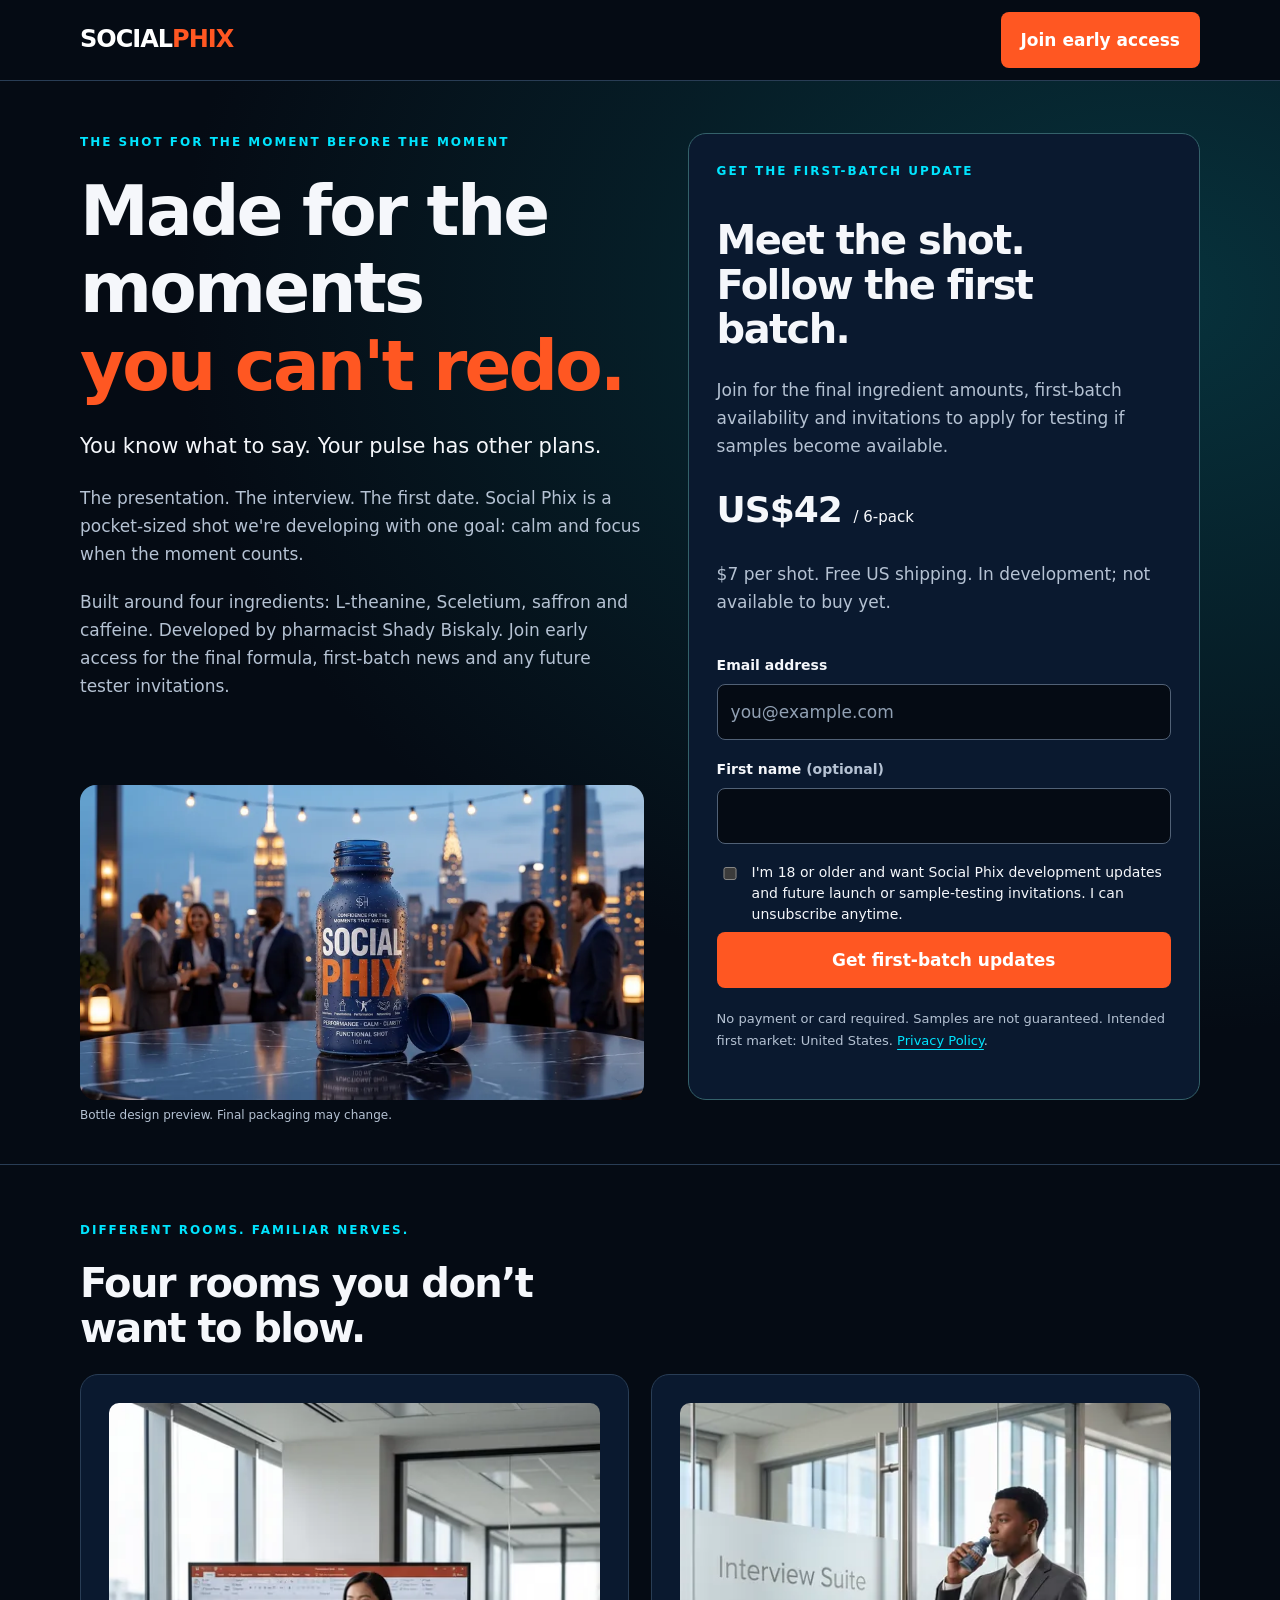
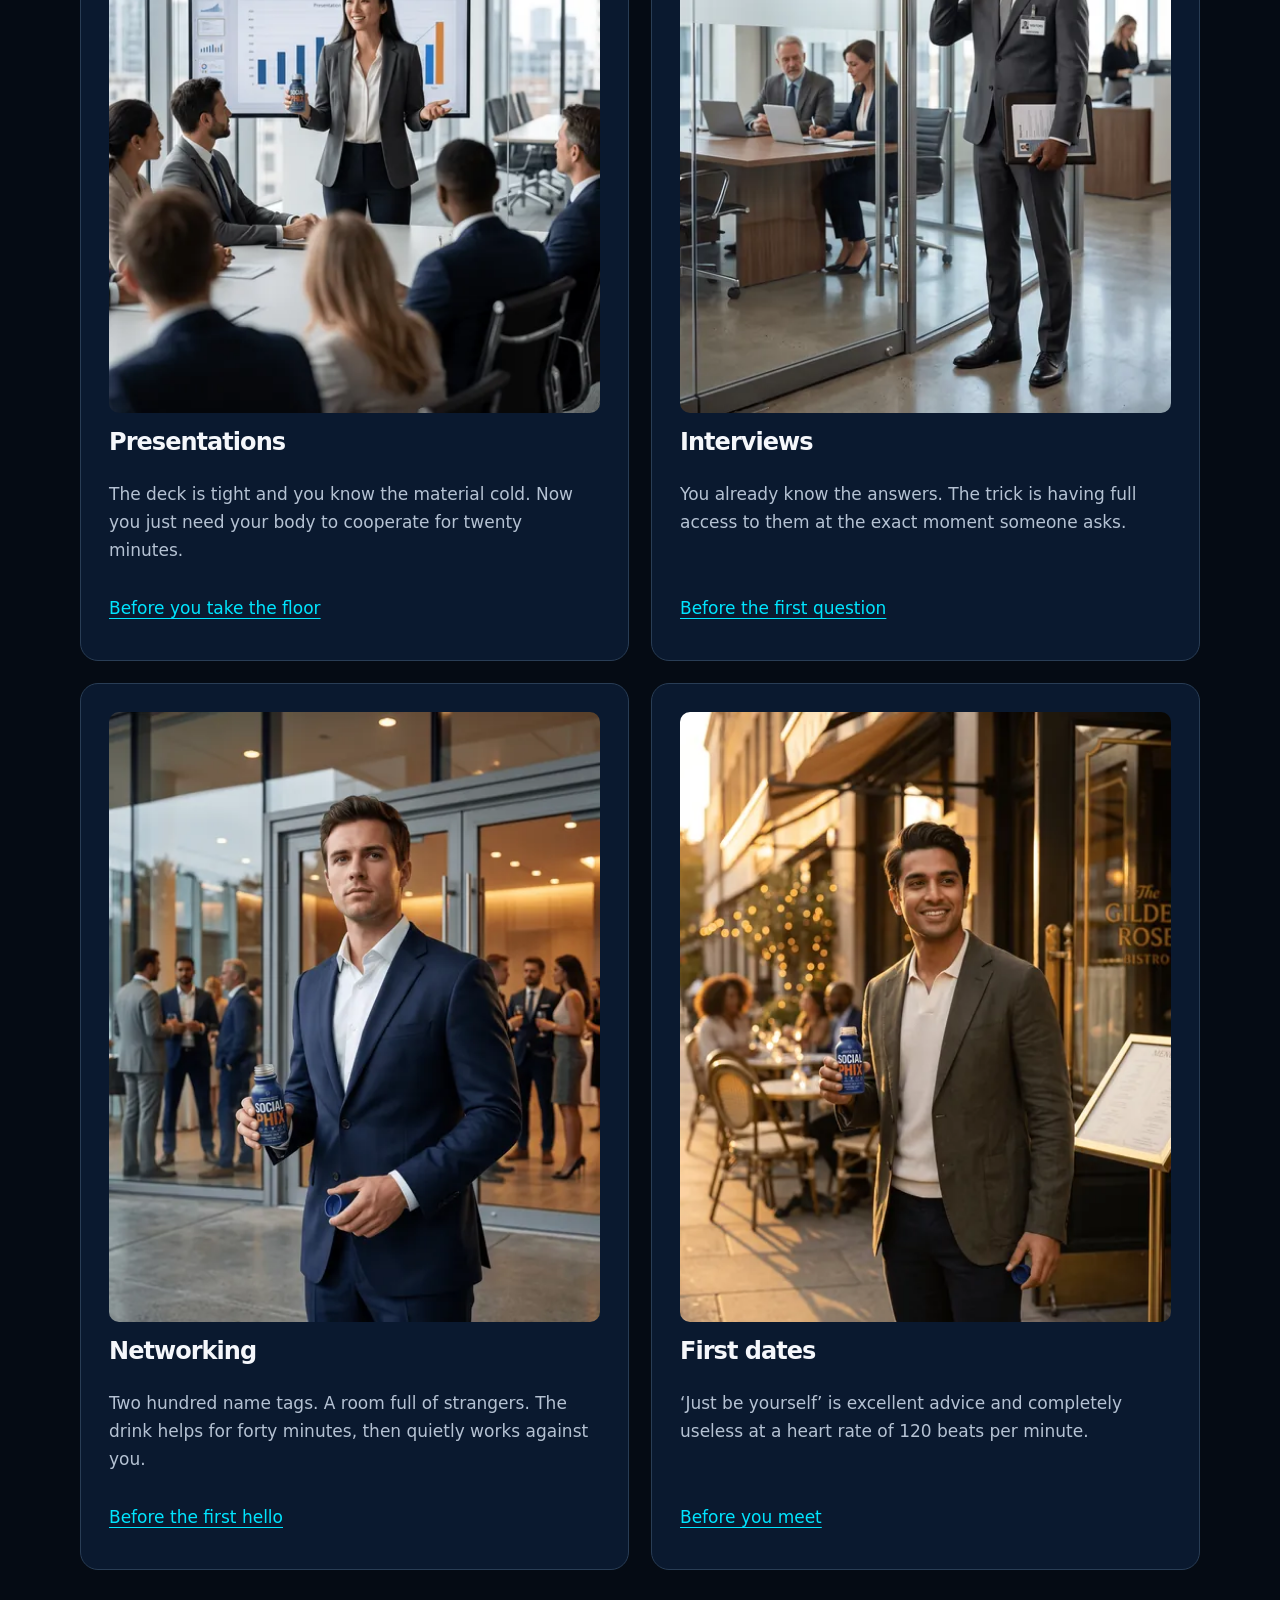
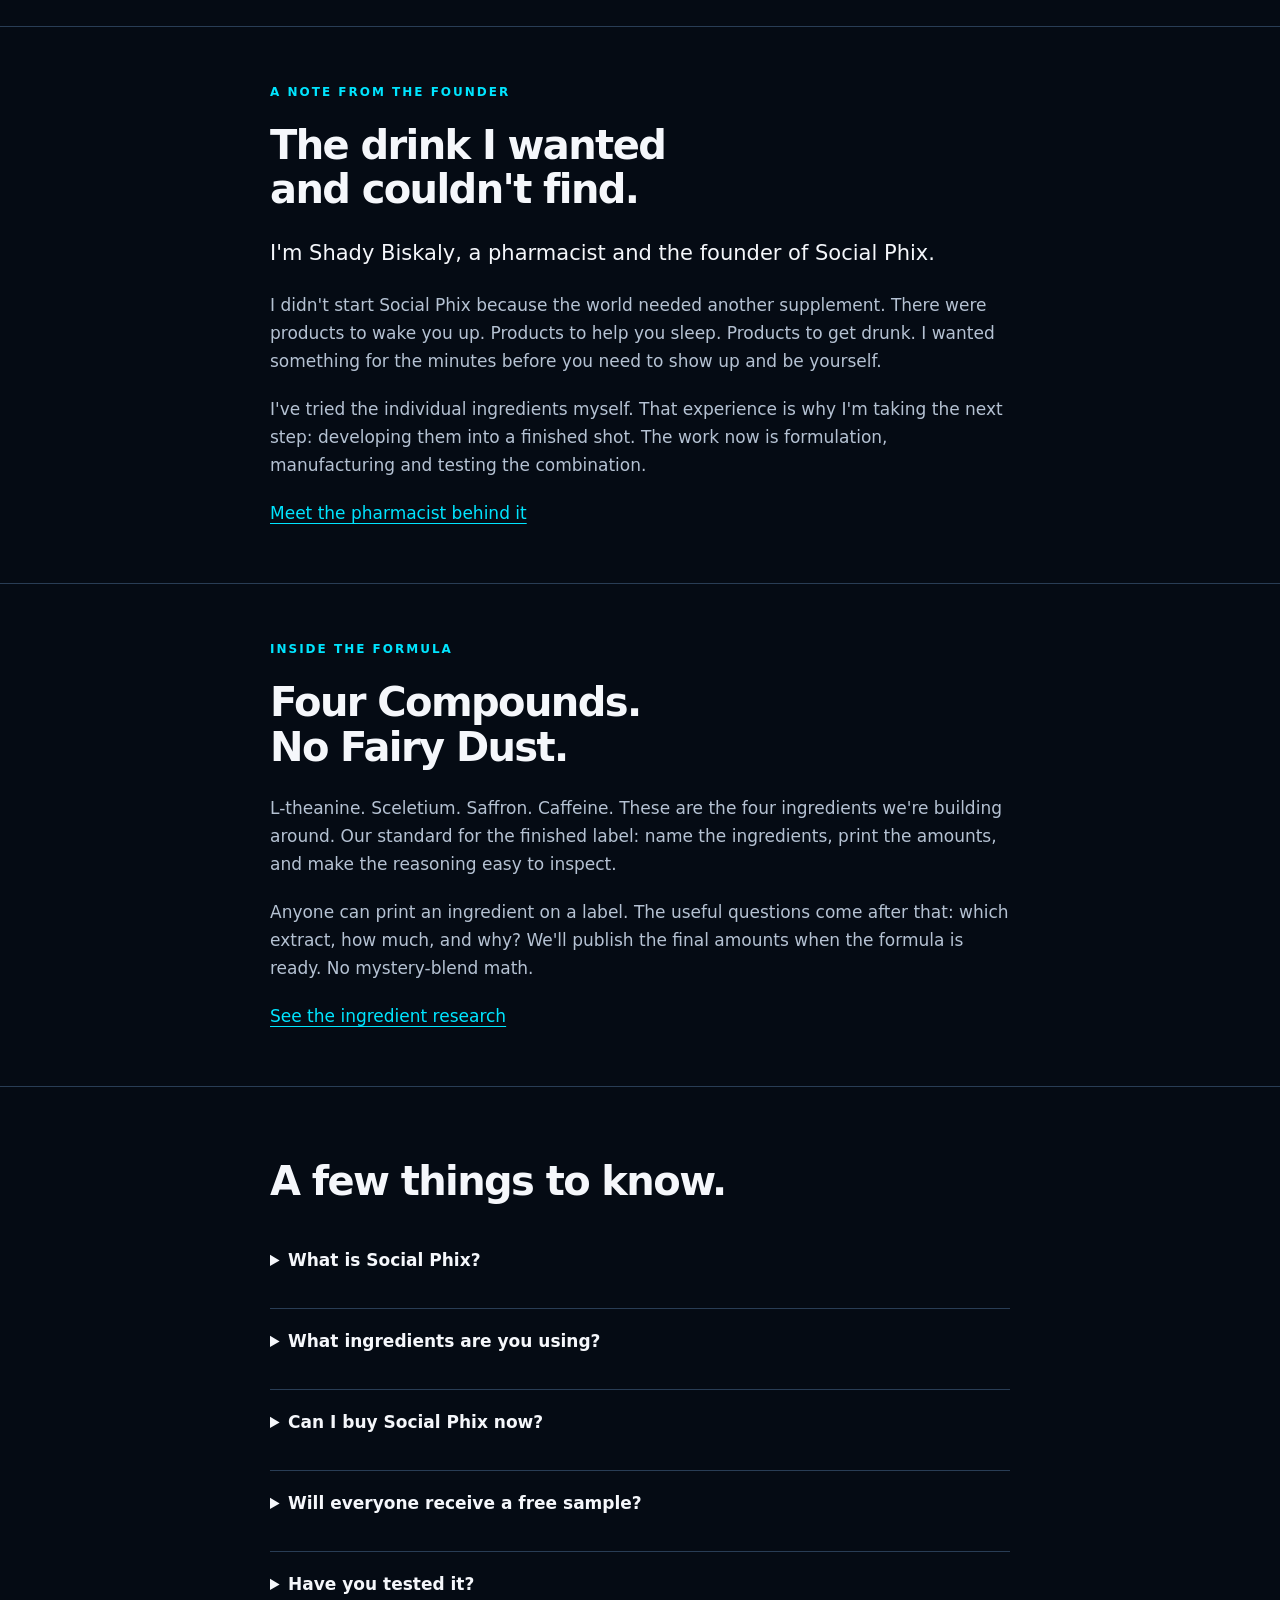
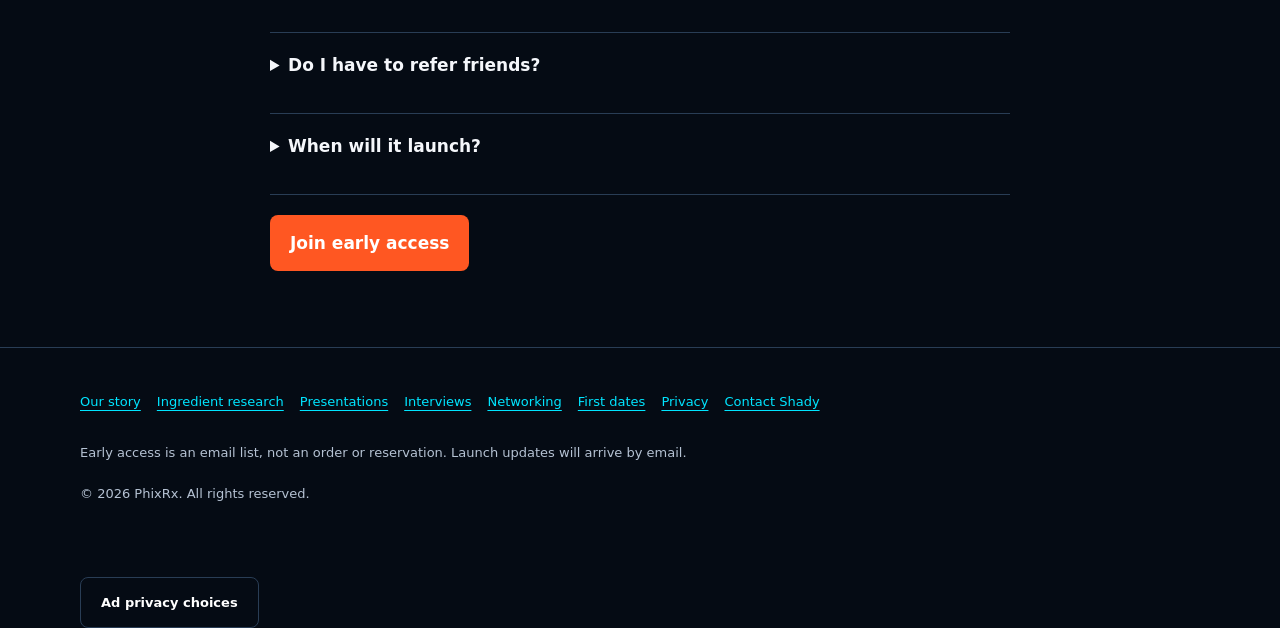
==== commit f91a81a9: "Add files via upload" ====
--- a/index.html
+++ b/index.html
@@ -1,16 +1,17 @@
-<!doctype html><html lang="en"><head><meta charset="utf-8"><meta name="viewport" content="width=device-width,initial-scale=1"><meta name="referrer" content="no-referrer"><meta http-equiv="Content-Security-Policy" content="default-src 'self'; script-src 'self' 'unsafe-inline' https://challenges.cloudflare.com https://www.googletagmanager.com; style-src 'self' 'unsafe-inline'; img-src 'self' data:; connect-src 'self' https://socialphix-waitlist.shadybiskaly.workers.dev https://www.google-analytics.com https://region1.google-analytics.com; frame-src https://challenges.cloudflare.com; form-action 'self' https://socialphix-waitlist.shadybiskaly.workers.dev; base-uri 'self'; object-src 'none'; upgrade-insecure-requests"><title>Social Phix — Made for the moments you can't redo</title><meta name="description" content="Made for the moments you can't redo. Meet Social Phix: the pre-event shot in development. Six shots for US$42 with free US shipping. Join early access."><link rel="icon" type="image/svg+xml" href="logo.svg"><style>
+<!doctype html><html lang="en"><head><meta charset="utf-8"><meta name="viewport" content="width=device-width,initial-scale=1"><meta name="referrer" content="no-referrer"><meta http-equiv="Content-Security-Policy" content="default-src 'self'; script-src 'self' 'unsafe-inline' https://challenges.cloudflare.com https://www.googletagmanager.com https://connect.facebook.net; style-src 'self' 'unsafe-inline'; img-src 'self' data: https://www.facebook.com; connect-src 'self' https://socialphix-waitlist.shadybiskaly.workers.dev https://www.google-analytics.com https://region1.google-analytics.com https://www.facebook.com; frame-src https://challenges.cloudflare.com; form-action 'self' https://socialphix-waitlist.shadybiskaly.workers.dev; base-uri 'self'; object-src 'none'; upgrade-insecure-requests"><title>Social Phix — Made for the moments you can't redo</title><meta name="description" content="Made for the moments you can't redo. Meet Social Phix: the pre-event shot in development. Six shots for US$42 with free US shipping. Join early access."><link rel="icon" type="image/svg+xml" href="logo.svg"><style>
 :root{color-scheme:dark;--bg:#050b14;--panel:#0a192f;--line:#293d55;--muted:#b5c2d3;--orange:#ff5722;--cyan:#00e5ff}*{box-sizing:border-box}html{scroll-behavior:smooth;scroll-padding-top:24px}body{margin:0;background:var(--bg);color:#f5f7fb;font:17px/1.65 system-ui,-apple-system,BlinkMacSystemFont,"Segoe UI",sans-serif}a{color:var(--cyan);text-underline-offset:4px}a:hover{color:white}button,input,select{font:inherit}button,a,input,select,summary{touch-action:manipulation}:focus-visible{outline:3px solid var(--cyan);outline-offset:4px}.wrap{width:min(1120px,calc(100% - 40px));margin:auto}.narrow{max-width:740px}nav{border-bottom:1px solid var(--line)}nav .wrap{min-height:78px;display:flex;justify-content:space-between;align-items:center;gap:16px}.logo{color:white;text-decoration:none;font-size:24px;font-weight:900;letter-spacing:-1px}.logo span,h1 span{color:var(--orange)}.hero{padding:52px 0 64px;background:radial-gradient(ellipse at 90% 20%,#07323c,transparent 60%)}.hero-grid{display:grid;grid-template-columns:minmax(0,1.1fr) minmax(0,1fr);gap:44px;align-items:start}.eyebrow{color:var(--cyan);font-size:12px;font-weight:800;text-transform:uppercase;letter-spacing:2px}h1,h2,h3{line-height:1.12;letter-spacing:-.04em;margin:16px 0 24px}h1{font-size:clamp(42px,5.4vw,70px)}h2{font-size:clamp(28px,4vw,40px)}h3{font-size:24px}p{margin:0 0 20px}.muted,figcaption{color:var(--muted)}.small{font-size:13px}.lead{font-size:21px}.card{background:var(--panel);border:1px solid var(--line);border-radius:18px;padding:28px}.offer{border-color:#34616a}.price{font-size:36px;font-weight:850;letter-spacing:-1px}.price small{font-size:15px;font-weight:400;letter-spacing:0}.button,button{display:inline-block;background:var(--orange);color:white;border:0;border-radius:8px;padding:14px 20px;font-weight:750;text-align:center;text-decoration:none;cursor:pointer}.button:hover,button:hover{background:#d84315;color:white}button:disabled{opacity:.65;cursor:wait}.secondary{background:transparent;border:1px solid var(--line)}.wide{width:100%}label{display:block;font-size:14px;font-weight:650;margin:18px 0 7px}input,select{width:100%;min-width:0;border:1px solid #516176;border-radius:8px;padding:13px;background:var(--bg);color:white}input::placeholder{color:#91a0b3}.check{display:flex;gap:10px;align-items:flex-start;font-weight:400}.check input{width:18px;margin-top:5px;flex-shrink:0}.status{padding:12px;border:1px solid var(--line);border-radius:8px;margin:14px 0}.error{color:#ffc3b0;border-color:var(--orange)}[hidden]{display:none!important}figure{margin:24px 0 0}figure img{width:100%;height:auto;border-radius:16px}figcaption{font-size:12px;margin-top:6px}.section{padding:56px 0;border-top:1px solid var(--line)}.grid{display:grid;grid-template-columns:repeat(2,minmax(0,1fr));gap:22px}.occasion img{width:100%;height:auto;aspect-ratio:480/596;object-fit:contain;border-radius:10px}details{border-bottom:1px solid var(--line);padding:18px 0}summary{cursor:pointer;font-weight:700}details p{margin:14px 0 0}footer{border-top:1px solid var(--line);padding:32px 0;color:var(--muted);font-size:13px}.links,.row{display:flex;flex-wrap:wrap;gap:16px;align-items:center}.links{margin-bottom:18px}.row input{flex:1}.article{padding:48px 0}.stack>*+*{margin-top:24px}.space-top{margin-top:20px}.rewards{padding-left:22px}.rewards li{padding:12px 0;border-bottom:1px solid var(--line)}.reward-state{color:var(--cyan);font-size:13px}.hero-photo{grid-column:1;grid-row:2;margin:0;align-self:end;position:relative}.hero-photo figcaption{position:absolute;top:100%;left:0;right:0}.hero .offer{grid-column:2;grid-row:1 / span 2;align-self:stretch;display:flex;flex-direction:column}.hero .offer form{margin-top:auto}
 @media(max-width:760px){.hero-grid,.grid{grid-template-columns:1fr}.hero{padding:32px 0 40px}.hero-grid{gap:28px}.card{padding:22px}.row input{flex-basis:100%}nav .button{font-size:13px;padding:11px 13px}.hero .offer{grid-column:1;grid-row:2}.hero-photo{grid-column:1;grid-row:3}.hero-photo figcaption{position:static}.hero .offer{align-self:start}}
 .hero-grid>*{min-width:0}.article p,.article li,.card p{overflow-wrap:anywhere}.article h2{margin-top:40px;overflow-wrap:anywhere;text-wrap:balance}.article li{margin-bottom:12px}.occasion{display:flex;flex-direction:column}.occasion>a{margin-top:auto;padding-block:10px;min-height:44px}.occasion img{object-position:center}.links a{display:inline-flex;align-items:center;min-height:44px}summary{min-height:44px}.hero-photo img{display:block;aspect-ratio:1700/949}.article .lead{max-width:65ch}button{min-height:44px}nav .wrap{flex-wrap:wrap;padding-block:12px}.check{line-height:1.5}@media(max-width:360px){.wrap{width:calc(100% - 28px)}.card{padding:18px}nav .wrap{gap:8px}.logo{font-size:22px}h1{font-size:38px}}
 @media(prefers-reduced-motion:reduce){html{scroll-behavior:auto}}
-</style><link rel="canonical" href="https://www.socialphix.com/"><meta property="og:title" content="Social Phix — Made for the moments you can&#x27;t redo"><meta property="og:description" content="Made for the moments you can&#x27;t redo. Meet Social Phix: the pre-event shot in development. Six shots for US$42 with free US shipping. Join early access."><meta property="og:url" content="https://www.socialphix.com/"><meta property="og:site_name" content="Social Phix"><meta property="og:type" content="website"><meta property="og:image" content="https://www.socialphix.com/phix2.webp"><meta property="og:image:alt" content="Social Phix bottle design preview"><meta name="twitter:card" content="summary_large_image"><meta name="robots" content="index,follow,max-image-preview:large"><script type="application/ld+json">{"@context": "https://schema.org", "@graph": [{"@type": "Organization", "@id": "https://www.socialphix.com/#organization", "name": "PhixRx", "url": "https://www.socialphix.com/", "email": "shady@socialphix.com", "logo": "https://www.socialphix.com/logo.svg"}, {"@type": "WebSite", "@id": "https://www.socialphix.com/#website", "name": "Social Phix", "url": "https://www.socialphix.com/", "publisher": {"@id": "https://www.socialphix.com/#organization"}}, {"@type": "Person", "@id": "https://www.socialphix.com/about.html#shady", "name": "Shady Biskaly", "honorificSuffix": "R.Ph., BScPharm", "jobTitle": "Pharmacist and founder of Social Phix", "url": "https://www.socialphix.com/about.html"}, {"@type": "WebPage", "@id": "https://www.socialphix.com/#webpage", "url": "https://www.socialphix.com/", "name": "Social Phix — Made for the moments you can't redo", "description": "Made for the moments you can't redo. Meet Social Phix: the pre-event shot in development. Six shots for US$42 with free US shipping. Join early access.", "isPartOf": {"@id": "https://www.socialphix.com/#website"}, "inLanguage": "en", "publisher": {"@id": "https://www.socialphix.com/#organization"}}]}</script><script src="https://challenges.cloudflare.com/turnstile/v0/api.js" async defer></script><script async src="https://www.googletagmanager.com/gtag/js?id=G-111753TXDT"></script><script>window.dataLayer=window.dataLayer||[];function gtag(){dataLayer.push(arguments);}gtag('js',new Date());gtag('config','G-111753TXDT',{page_location:'https://www.socialphix.com/',page_referrer:'',allow_google_signals:false,allow_ad_personalization_signals:false});</script></head><body><nav><div class="wrap"><a class="logo" href="/">SOCIAL<span>PHIX</span></a><a class="button" href="/#preorder">Join early access</a></div></nav><main><header class="hero"><div class="wrap hero-grid"><div><p class="eyebrow">The shot for the moment before the moment</p><h1>Made for the moments<br><span>you can't redo.</span></h1><p class="lead">You know what to say. Your pulse has other plans.</p><p class="muted">The presentation. The interview. The first date. Social Phix is a pocket-sized shot we're developing with one goal: calm and focus when the moment counts.</p><p class="muted">Built around four ingredients: L-theanine, Sceletium, saffron and caffeine. Join early access and follow the first batch from formulation to bottle.</p></div>
-<section id="preorder" class="card offer" aria-labelledby="offerTitle"><p class="eyebrow">Get the first-batch update</p><h2 id="offerTitle">Six shots.<br>One simple pack.</h2><p class="price">US$42 <small>/ 6-pack</small></p><p class="muted">$7 per shot. Free US shipping. In development; not available to buy yet. </p>
-<form id="waitlist-form" action="https://socialphix-waitlist.shadybiskaly.workers.dev/signup" method="post"><input type="hidden" name="selectedPack" value="6-Pack"><label for="email">Email address</label><input id="email" name="email" type="email" autocomplete="email" autocapitalize="off" spellcheck="false" placeholder="you@example.com" maxlength="254" required><label for="name">First name <span class="muted">(optional)</span></label><input id="name" name="name" autocomplete="given-name" maxlength="80"><label class="check"><input type="checkbox" name="emailConsent" value="yes" required><span>I'm 18 or older and want Social Phix development updates and future launch or sample-testing invitations. I can unsubscribe anytime.</span></label><div class="cf-turnstile" data-sitekey="0x4AAAAAAD1HuD0kItdoQfz0" data-theme="dark" data-size="flexible"></div><p id="formError" class="status error" role="alert" hidden></p><button class="wide" type="submit">Join early access</button><p class="small muted space-top">No payment or card required. Samples are not guaranteed. Intended first market: United States. <a href="privacy.html">Privacy Policy</a>.</p></form><noscript><p>Please enable JavaScript to sign up, or <a href="mailto:shady@socialphix.com">contact Shady</a>.</p></noscript></section>
+#ad-consent{position:fixed;z-index:20;left:16px;right:16px;bottom:16px;width:auto;max-width:650px;margin:0 auto;box-shadow:0 8px 40px #0009;padding:18px}#ad-consent p{margin-bottom:10px}#ad-consent button{padding:8px 18px}
+</style><link rel="canonical" href="https://www.socialphix.com/"><meta property="og:title" content="Social Phix — Made for the moments you can&#x27;t redo"><meta property="og:description" content="Made for the moments you can&#x27;t redo. Meet Social Phix: the pre-event shot in development. Six shots for US$42 with free US shipping. Join early access."><meta property="og:url" content="https://www.socialphix.com/"><meta property="og:site_name" content="Social Phix"><meta property="og:type" content="website"><meta property="og:image" content="https://www.socialphix.com/phix2.webp"><meta property="og:image:alt" content="Social Phix bottle design preview"><meta name="twitter:card" content="summary_large_image"><meta name="robots" content="index,follow,max-image-preview:large"><script type="application/ld+json">{"@context": "https://schema.org", "@graph": [{"@type": "Organization", "@id": "https://www.socialphix.com/#organization", "name": "PhixRx", "url": "https://www.socialphix.com/", "email": "shady@socialphix.com", "logo": "https://www.socialphix.com/logo.svg"}, {"@type": "WebSite", "@id": "https://www.socialphix.com/#website", "name": "Social Phix", "url": "https://www.socialphix.com/", "publisher": {"@id": "https://www.socialphix.com/#organization"}}, {"@type": "Person", "@id": "https://www.socialphix.com/about.html#shady", "name": "Shady Biskaly", "honorificSuffix": "R.Ph., BScPharm", "jobTitle": "Pharmacist and founder of Social Phix", "url": "https://www.socialphix.com/about.html"}, {"@type": "WebPage", "@id": "https://www.socialphix.com/#webpage", "url": "https://www.socialphix.com/", "name": "Social Phix — Made for the moments you can't redo", "description": "Made for the moments you can't redo. Meet Social Phix: the pre-event shot in development. Six shots for US$42 with free US shipping. Join early access.", "isPartOf": {"@id": "https://www.socialphix.com/#website"}, "inLanguage": "en", "publisher": {"@id": "https://www.socialphix.com/#organization"}}]}</script><script src="https://challenges.cloudflare.com/turnstile/v0/api.js" async defer></script><script async src="https://www.googletagmanager.com/gtag/js?id=G-111753TXDT"></script><script>window.dataLayer=window.dataLayer||[];function gtag(){dataLayer.push(arguments);}gtag('js',new Date());gtag('config','G-111753TXDT',{page_location:'https://www.socialphix.com/',page_referrer:'',allow_google_signals:false,allow_ad_personalization_signals:false});</script><script src="/ad-measurement.js" defer></script></head><body><nav><div class="wrap"><a class="logo" href="/">SOCIAL<span>PHIX</span></a><a class="button" href="/#preorder">Join early access</a></div></nav><main><header class="hero"><div class="wrap hero-grid"><div><p class="eyebrow">The shot for the moment before the moment</p><h1>Made for the moments<br><span>you can't redo.</span></h1><p class="lead">You know what to say. Your pulse has other plans.</p><p class="muted">The presentation. The interview. The first date. Social Phix is a pocket-sized shot we're developing with one goal: calm and focus when the moment counts.</p><p class="muted">Built around four ingredients: L-theanine, Sceletium, saffron and caffeine. Developed by pharmacist Shady Biskaly. Join early access for the final formula, first-batch news and any future tester invitations.</p></div>
+<section id="preorder" class="card offer" aria-labelledby="offerTitle"><p class="eyebrow">Get the first-batch update</p><h2 id="offerTitle">Meet the shot.<br>Follow the first batch.</h2><p class="muted">Join for the final ingredient amounts, first-batch availability and invitations to apply for testing if samples become available.</p><p class="price">US$42 <small>/ 6-pack</small></p><p class="muted">$7 per shot. Free US shipping. In development; not available to buy yet. </p>
+<form id="waitlist-form" action="https://socialphix-waitlist.shadybiskaly.workers.dev/signup" method="post"><input type="hidden" name="selectedPack" value="6-Pack"><label for="email">Email address</label><input id="email" name="email" type="email" autocomplete="email" autocapitalize="off" spellcheck="false" placeholder="you@example.com" maxlength="254" required><label for="name">First name <span class="muted">(optional)</span></label><input id="name" name="name" autocomplete="given-name" maxlength="80"><label class="check"><input type="checkbox" name="emailConsent" value="yes" required><span>I'm 18 or older and want Social Phix development updates and future launch or sample-testing invitations. I can unsubscribe anytime.</span></label><div class="cf-turnstile" data-sitekey="0x4AAAAAAD1HuD0kItdoQfz0" data-theme="dark" data-size="flexible"></div><p id="formError" class="status error" role="alert" hidden></p><button class="wide" type="submit">Get first-batch updates</button><p class="small muted space-top">No payment or card required. Samples are not guaranteed. Intended first market: United States. <a href="privacy.html">Privacy Policy</a>.</p></form><noscript><p>Please enable JavaScript to sign up, or <a href="mailto:shady@socialphix.com">contact Shady</a>.</p></noscript></section>
 <figure class="hero-photo"><picture><img src="phix2-mobile.webp" srcset="phix2-mobile.webp 860w, phix2.webp 1700w" sizes="(max-width:760px) calc(100vw - 40px), (max-width:1160px) calc(52vw - 44px), 564px" width="1700" height="949" alt="Social Phix bottle design preview" fetchpriority="high" decoding="async"></picture><figcaption>Bottle design preview. Final packaging may change.</figcaption></figure></div></header>
 <section class="section" id="protocol"><div class="wrap"><p class="eyebrow">Different rooms. Familiar nerves.</p><h2>Four rooms you don’t<br>want to blow.</h2><div class="grid"><article class="card occasion"><img width="480" height="596" decoding="async" src="presentation.webp" alt="Presentation setting" loading="lazy"><h3>Presentations</h3><p class="muted">The deck is tight and you know the material cold. Now you just need your body to cooperate for twenty minutes.</p><a href="presentation-anxiety.html">Before you take the floor</a></article><article class="card occasion"><img width="480" height="596" decoding="async" src="interview.webp" alt="Interview setting" loading="lazy"><h3>Interviews</h3><p class="muted">You already know the answers. The trick is having full access to them at the exact moment someone asks.</p><a href="interview-prep.html">Before the first question</a></article><article class="card occasion"><img width="480" height="596" decoding="async" src="networking.webp" alt="Networking event setting" loading="lazy"><h3>Networking</h3><p class="muted">Two hundred name tags. A room full of strangers. The drink helps for forty minutes, then quietly works against you.</p><a href="networking-confidence.html">Before the first hello</a></article><article class="card occasion"><img width="480" height="596" decoding="async" src="dates.webp" alt="First date setting" loading="lazy"><h3>First dates</h3><p class="muted">‘Just be yourself’ is excellent advice and completely useless at a heart rate of 120 beats per minute.</p><a href="first-date-nerves.html">Before you meet</a></article></div></div></section>
 <section class="section" id="story"><div class="wrap narrow"><p class="eyebrow">A note from the founder</p><h2>The drink I wanted<br>and couldn't find.</h2><p class="lead">I'm Shady Biskaly, a pharmacist and the founder of Social Phix.</p><p class="muted">I didn't start Social Phix because the world needed another supplement. There were products to wake you up. Products to help you sleep. Products to get drunk. I wanted something for the minutes before you need to show up and be yourself.</p><p class="muted">I've tried the individual ingredients myself. That experience is why I'm taking the next step: developing them into a finished shot. The work now is formulation, manufacturing and testing the combination.</p><a href="about.html">Meet the pharmacist behind it</a></div></section>
 <section class="section" id="formula"><div class="wrap narrow"><p class="eyebrow">Inside the formula</p><h2>Four Compounds.<br>No Fairy Dust.</h2><p class="muted">L-theanine. Sceletium. Saffron. Caffeine. These are the four ingredients we're building around. Our standard for the finished label: name the ingredients, print the amounts, and make the reasoning easy to inspect.</p><p class="muted">Anyone can print an ingredient on a label. The useful questions come after that: which extract, how much, and why? We'll publish the final amounts when the formula is ready. No mystery-blend math.</p><a href="science.html">See the ingredient research</a></div></section>
-<section class="section" id="faq"><div class="wrap narrow"><h2>A few things to know.</h2><details><summary>What is Social Phix?</summary><p>Social Phix is a functional shot in development for the moments before presentations, interviews, networking and first dates. The goal is calm and focus. The launch pack is six shots for US$42 with free US shipping.</p></details><details><summary>What ingredients are you using?</summary><p>We are building around L-theanine, Sceletium extract, saffron extract and caffeine. Final extracts and amounts will be published when the formula is ready. <a href="science.html">Read the ingredient research.</a></p></details><details><summary>Can I buy Social Phix now?</summary><p>No. This is an early-access list for a product in development. The launch pack is six shots for US$42 with free US shipping. There is no checkout, charge or subscription.</p></details><details><summary>Will everyone receive a free sample?</summary><p>No. We may invite some early members to apply for testing if suitable samples become available. Quantities, eligibility and timing aren't confirmed.</p></details><details><summary>Have you tested it?</summary><p>Shady has tried the individual ingredients himself. That experience helped shape Social Phix, but it is not a test of the finished combination. The shot still needs formulation and testing before we can give reliable guidance on its effects, timing or tolerability.</p></details><details><summary>Do I have to refer friends?</summary><p>No. Sharing is optional and isn't required to join. The thank-you page explains the existing referral program separately.</p></details><details><summary>When will it launch?</summary><p>There is no confirmed date. We'll share development updates and any future purchase opportunity by email.</p></details><p class="space-top"><a class="button" href="#preorder">Join early access</a></p></div></section></main><footer><div class="wrap"><div class="links"><a href="about.html">Our story</a><a href="science.html">Ingredient research</a><a href="presentation-anxiety.html">Presentations</a><a href="interview-prep.html">Interviews</a><a href="networking-confidence.html">Networking</a><a href="first-date-nerves.html">First dates</a><a href="privacy.html">Privacy</a><a href="mailto:shady@socialphix.com">Contact Shady</a></div><p>Early access is an email list, not an order or reservation. Launch updates will arrive by email.</p><p>© 2026 PhixRx. All rights reserved.</p></div></footer><script>'use strict';
+<section class="section" id="faq"><div class="wrap narrow"><h2>A few things to know.</h2><details><summary>What is Social Phix?</summary><p>Social Phix is a functional shot in development for the moments before presentations, interviews, networking and first dates. The goal is calm and focus. The launch pack is six shots for US$42 with free US shipping.</p></details><details><summary>What ingredients are you using?</summary><p>We are building around L-theanine, Sceletium extract, saffron extract and caffeine. Final extracts and amounts will be published when the formula is ready. <a href="science.html">Read the ingredient research.</a></p></details><details><summary>Can I buy Social Phix now?</summary><p>No. This is an early-access list for a product in development. The launch pack is six shots for US$42 with free US shipping. There is no checkout, charge or subscription.</p></details><details><summary>Will everyone receive a free sample?</summary><p>No. We may invite some early members to apply for testing if suitable samples become available. Quantities, eligibility and timing aren't confirmed.</p></details><details><summary>Have you tested it?</summary><p>Shady has tried the individual ingredients himself. That experience helped shape Social Phix, but it is not a test of the finished combination. The shot still needs formulation and testing before we can give reliable guidance on its effects, timing or tolerability.</p></details><details><summary>Do I have to refer friends?</summary><p>No. Sharing is optional and isn't required to join. The thank-you page explains the existing referral program separately.</p></details><details><summary>When will it launch?</summary><p>There is no confirmed date. We'll share development updates and any future purchase opportunity by email.</p></details><p class="space-top"><a class="button" href="#preorder">Join early access</a></p></div></section></main><footer><div class="wrap"><div class="links"><a href="about.html">Our story</a><a href="science.html">Ingredient research</a><a href="presentation-anxiety.html">Presentations</a><a href="interview-prep.html">Interviews</a><a href="networking-confidence.html">Networking</a><a href="first-date-nerves.html">First dates</a><a href="privacy.html">Privacy</a><a href="mailto:shady@socialphix.com">Contact Shady</a></div><p>Early access is an email list, not an order or reservation. Launch updates will arrive by email.</p><p>© 2026 PhixRx. All rights reserved.</p></div></footer><section id="ad-consent" class="wrap card space-top" aria-label="Ad measurement choices" hidden><p class="small">Allow Meta ad measurement? This helps us understand which ads bring visitors and signups. Meta may use cookies and browser information. Your email and questionnaire answers are not sent. <a href="privacy.html">Details</a>.</p><div class="row"><button id="allow-ad-measurement" type="button">Allow</button><button id="decline-ad-measurement" class="secondary" type="button">No thanks</button></div></section><div class="wrap small space-top"><button type="button" id="ad-privacy-settings" class="secondary">Ad privacy choices</button></div><script>'use strict';
 (() => {
  const form=document.getElementById('waitlist-form'), error=document.getElementById('formError'), button=form.querySelector('button[type=submit]');
  let busy=false;
@@ -18,17 +19,22 @@
   event.preventDefault(); if(busy||!form.reportValidity())return;
   busy=true;button.disabled=true;button.textContent='Joining…';error.hidden=true;
   try{
-   const body=new FormData(form), params=new URLSearchParams(location.search);
+   const body=new FormData(form), params=window.socialPhixAttribution||new URLSearchParams(location.search);
    for(const key of ['ref','utm_source','utm_medium','utm_campaign','utm_content']){const value=params.get(key);if(value)body.set(key,value.slice(0,200));}
-   body.set('experiment','six-pack-42-free-shipping-v2');
+   body.set('experiment','moment-clear-offer-2026-09');
    const response=await fetch(form.action,{method:'POST',body}),data=await response.json();
    if(!response.ok||!data.ok)throw new Error(data.error||'Please try again shortly.');
+   try{sessionStorage.removeItem('socialphix-join-waitlist');}catch(_){}
+   const newSignup=!!data.code&&!data.alreadyVerified&&!data.resent&&!data.suppressed;
+   if(newSignup){try{sessionStorage.setItem('socialphix-join-waitlist','1');}catch(_){}
+    try{if(window.socialPhixMeasurement)await window.socialPhixMeasurement.lead();}catch(_){}
+   }
    const target=new URL('success.html',location.href);
    if(data.code)target.searchParams.set('ref',data.code);else target.searchParams.set('pending','1');
    if(data.emailSent===false)target.searchParams.set('email_failed','1');
    if(data.code&&data.surveyToken){try{sessionStorage.setItem('socialphix-survey',JSON.stringify({code:data.code,token:data.surveyToken}));}catch(_){target.hash='survey='+encodeURIComponent(data.surveyToken);}}
    location.assign(target.href);
-  }catch(err){error.textContent=err instanceof TypeError?"We couldn't reach the signup service. Check your connection and retry.":err.message;error.hidden=false;if(window.turnstile)window.turnstile.reset();busy=false;button.disabled=false;button.textContent='Join early access';}
+  }catch(err){error.textContent=err instanceof TypeError?"We couldn't reach the signup service. Check your connection and retry.":err.message;error.hidden=false;if(window.turnstile)window.turnstile.reset();busy=false;button.disabled=false;button.textContent='Get first-batch updates';}
  });
 })();
 </script></body></html>
